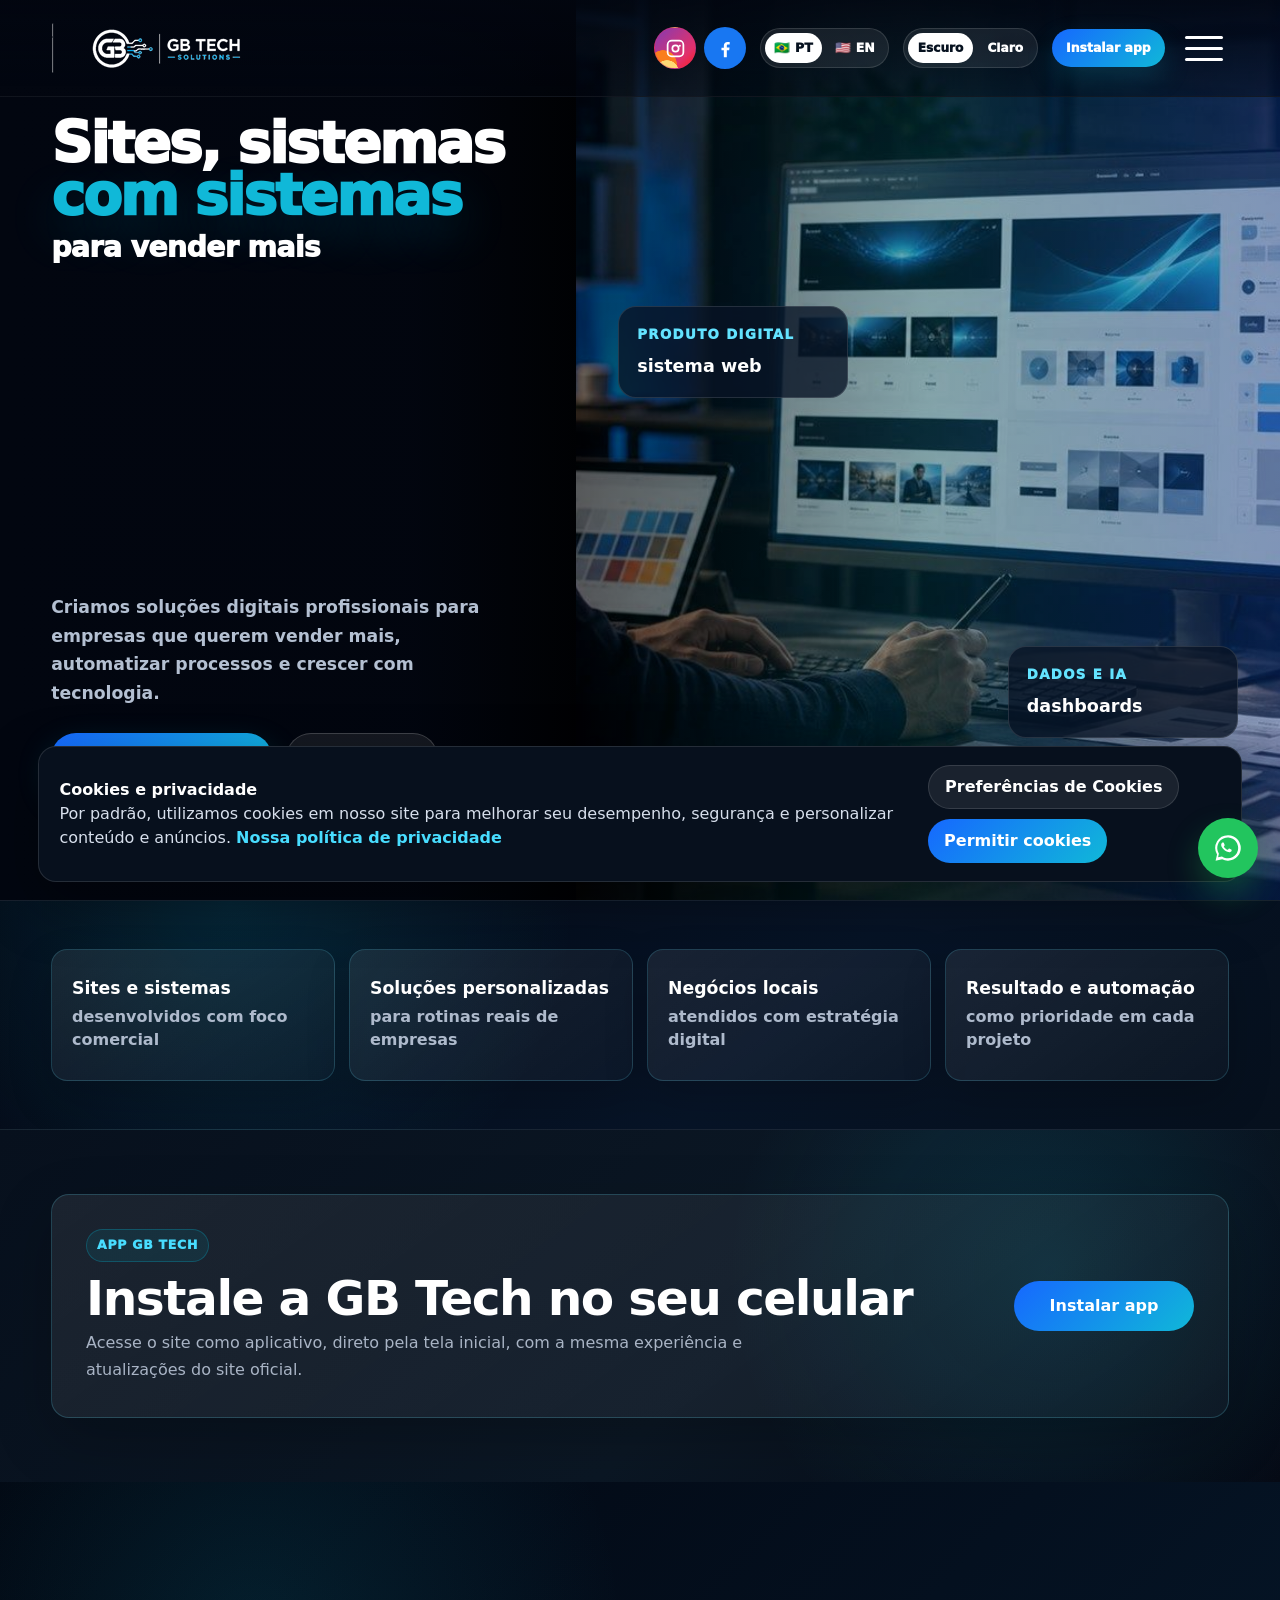
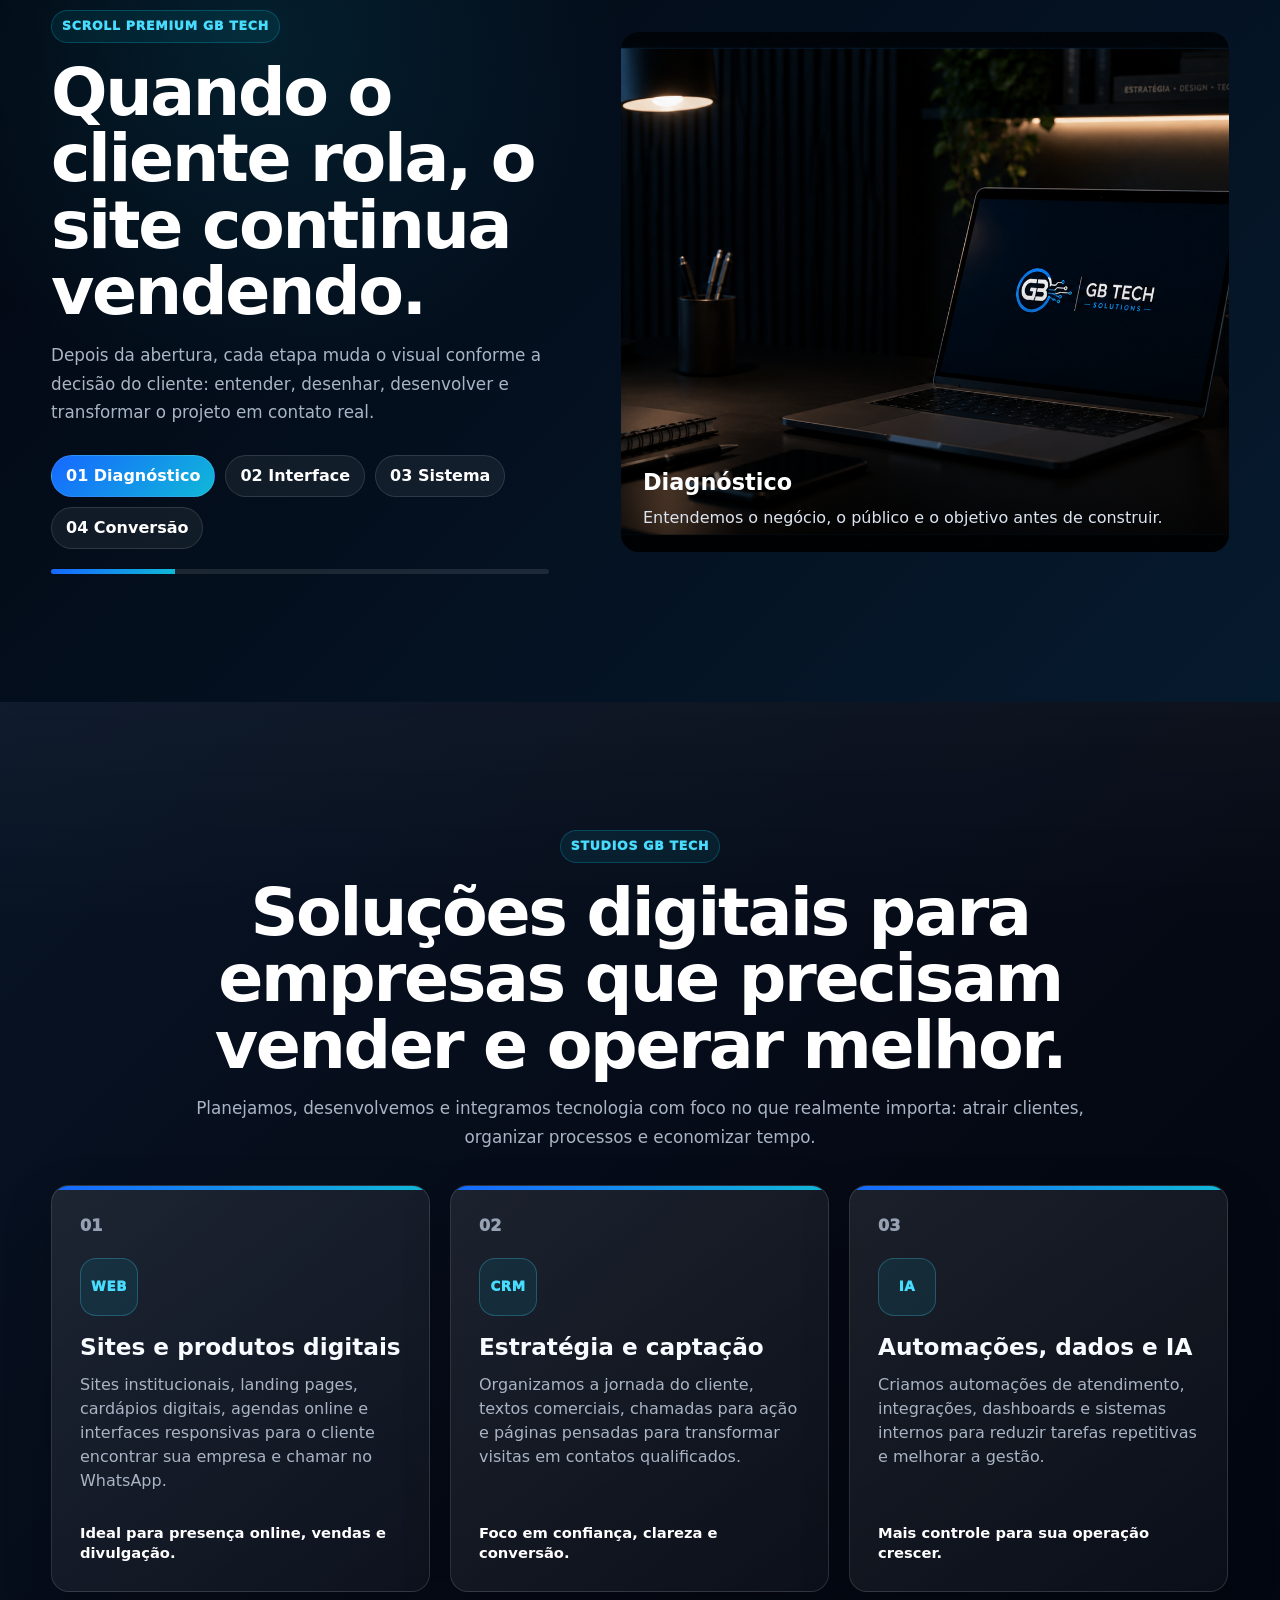
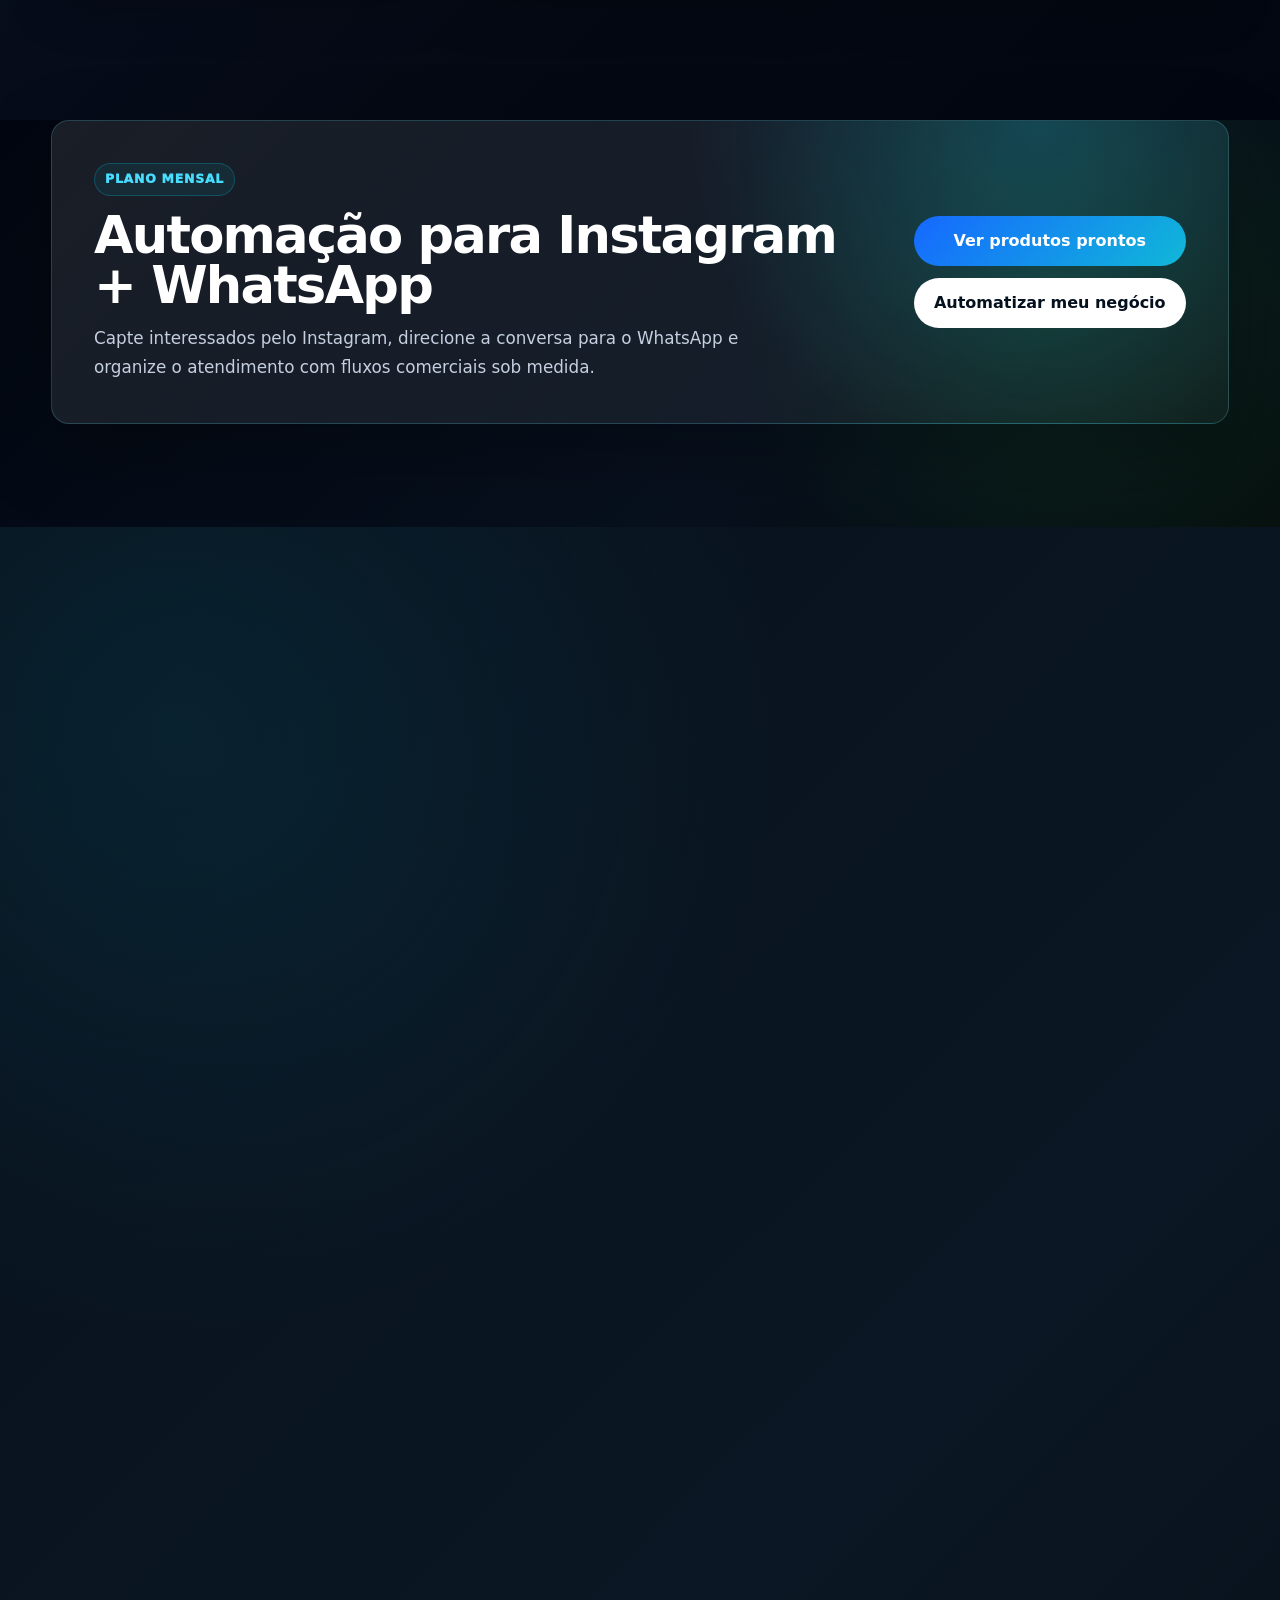
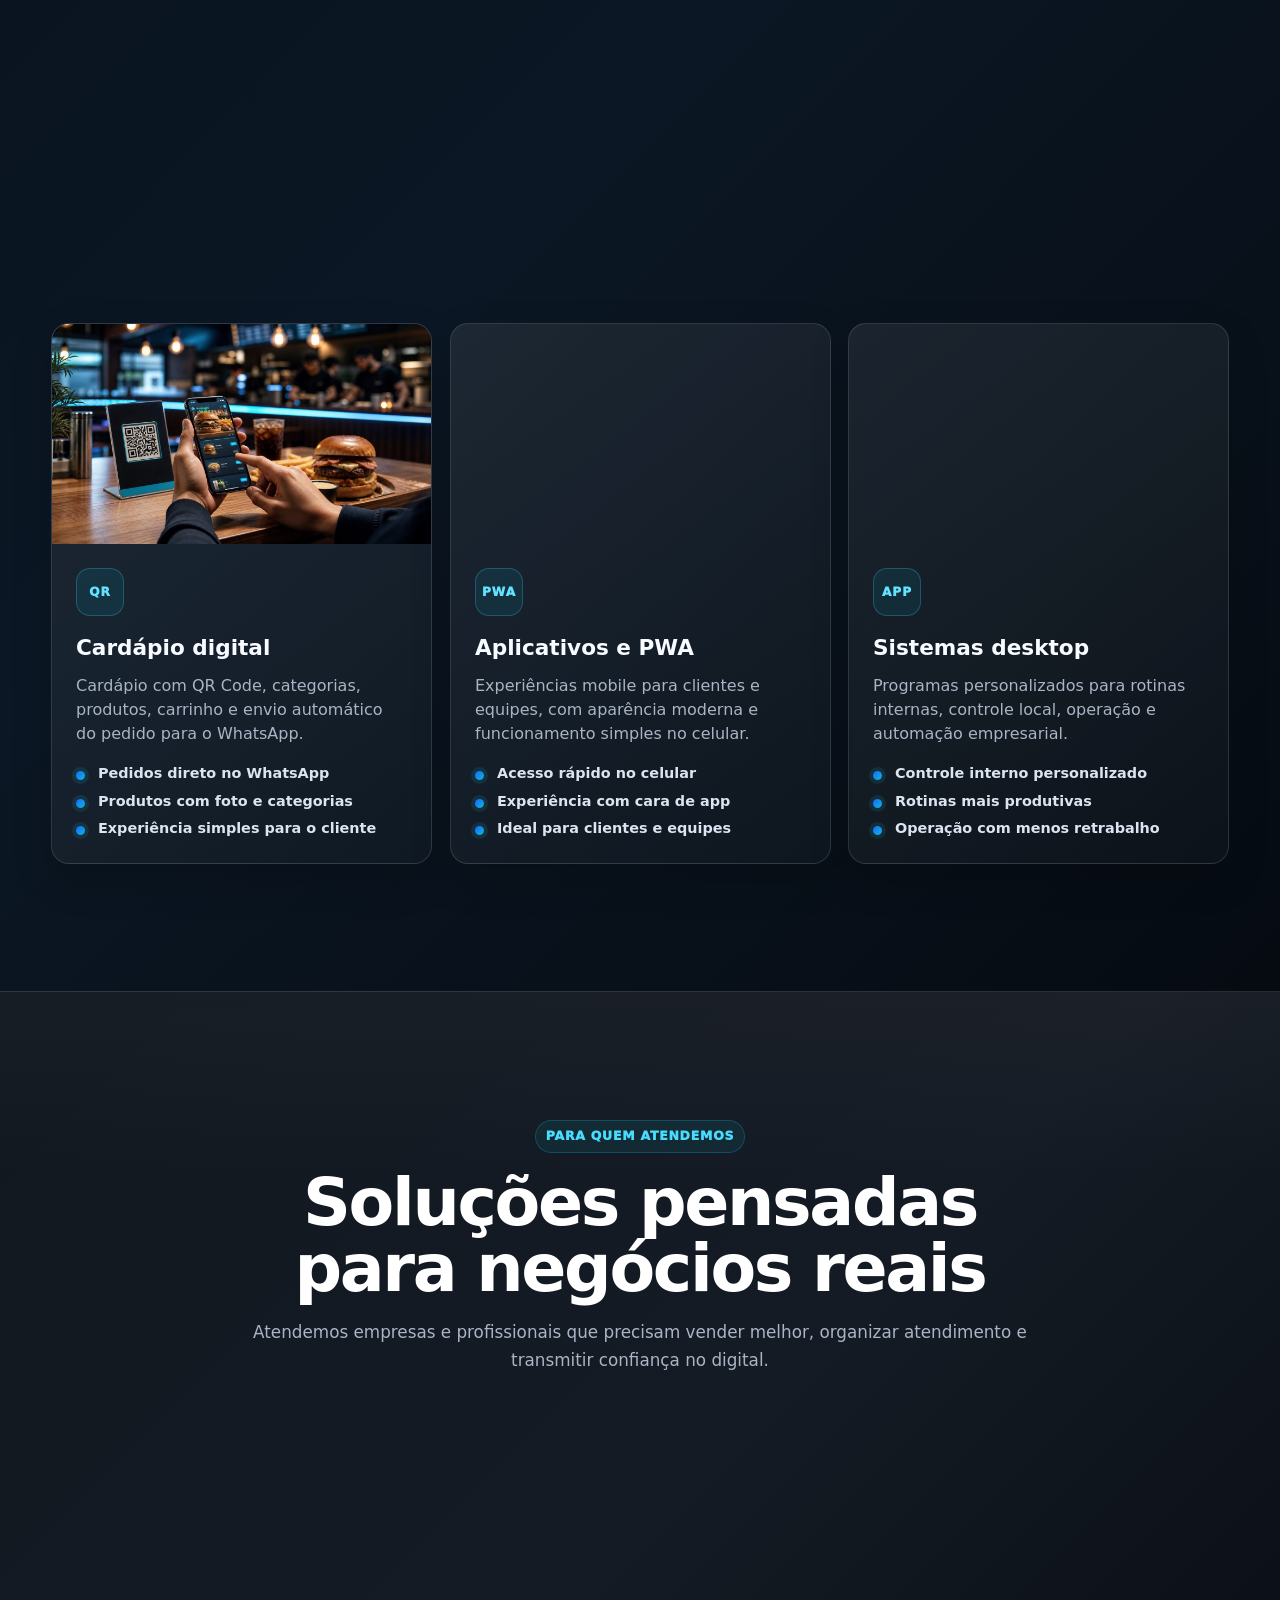
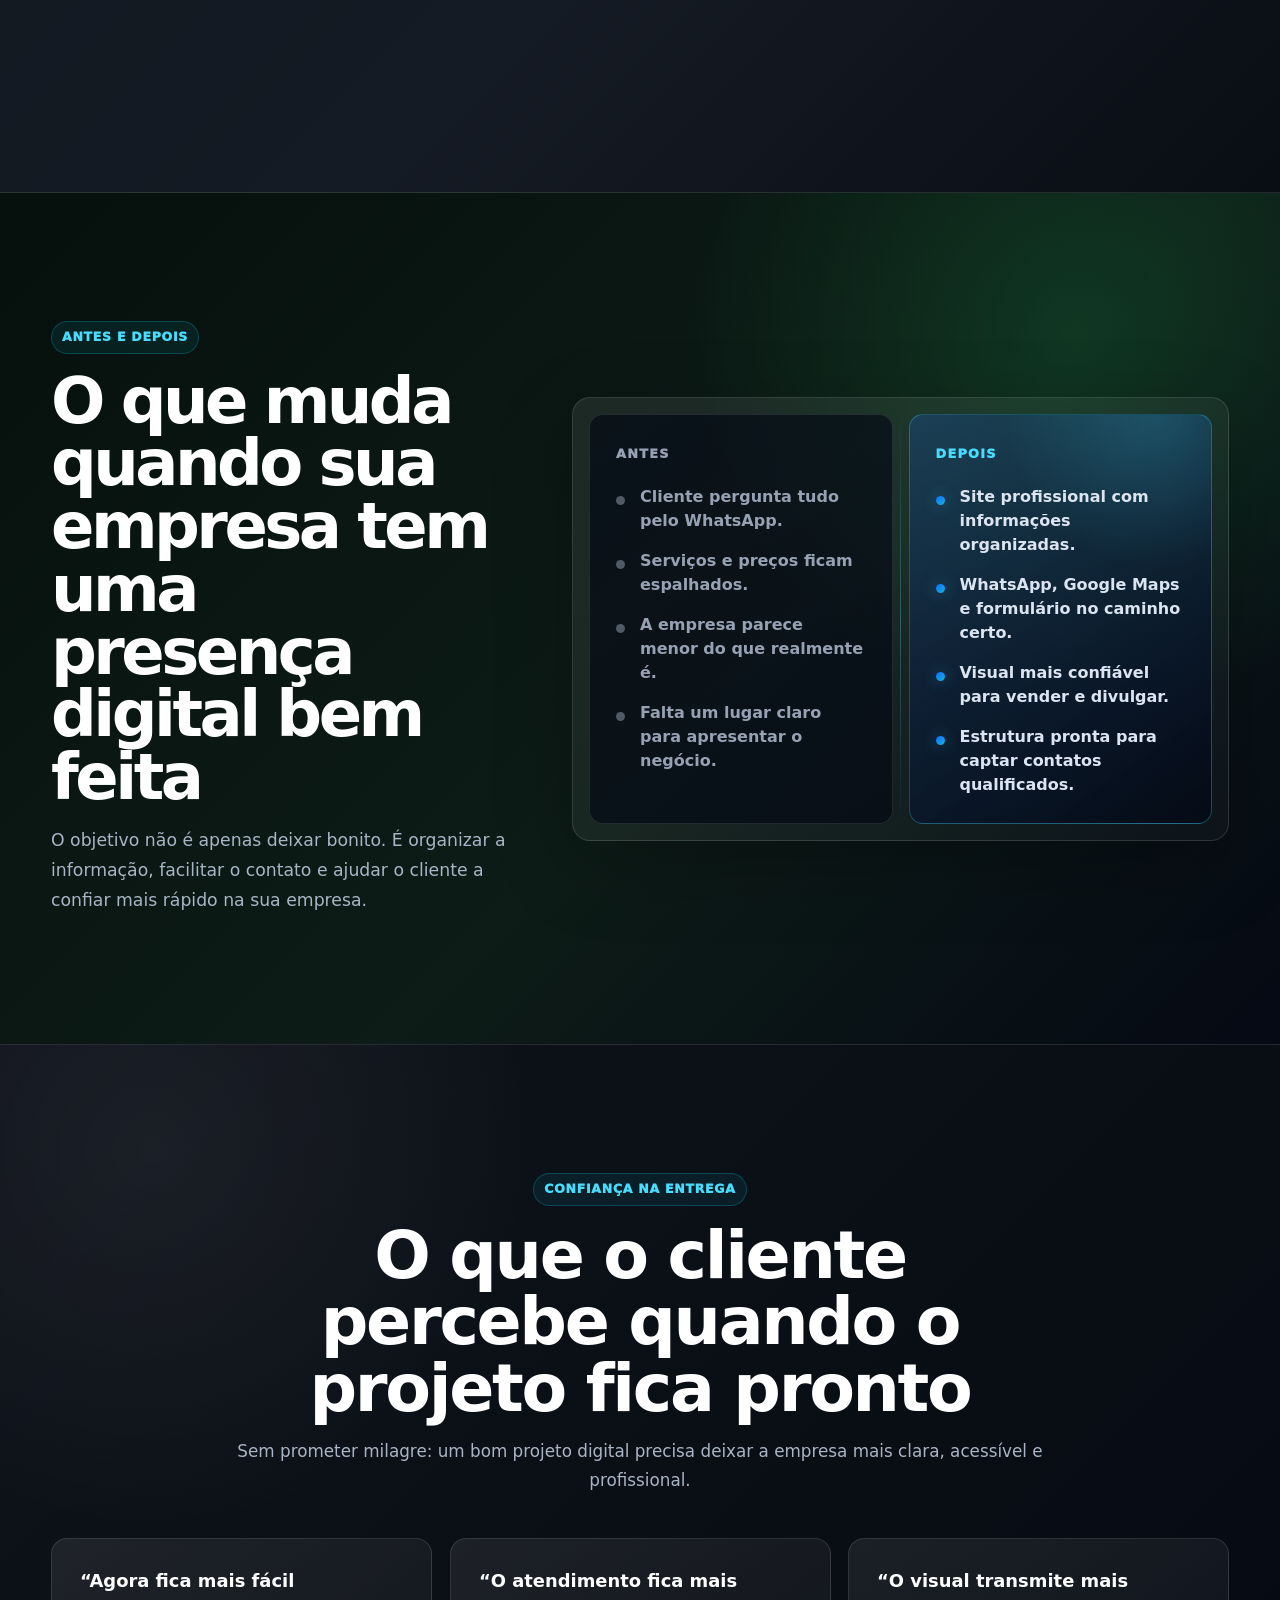
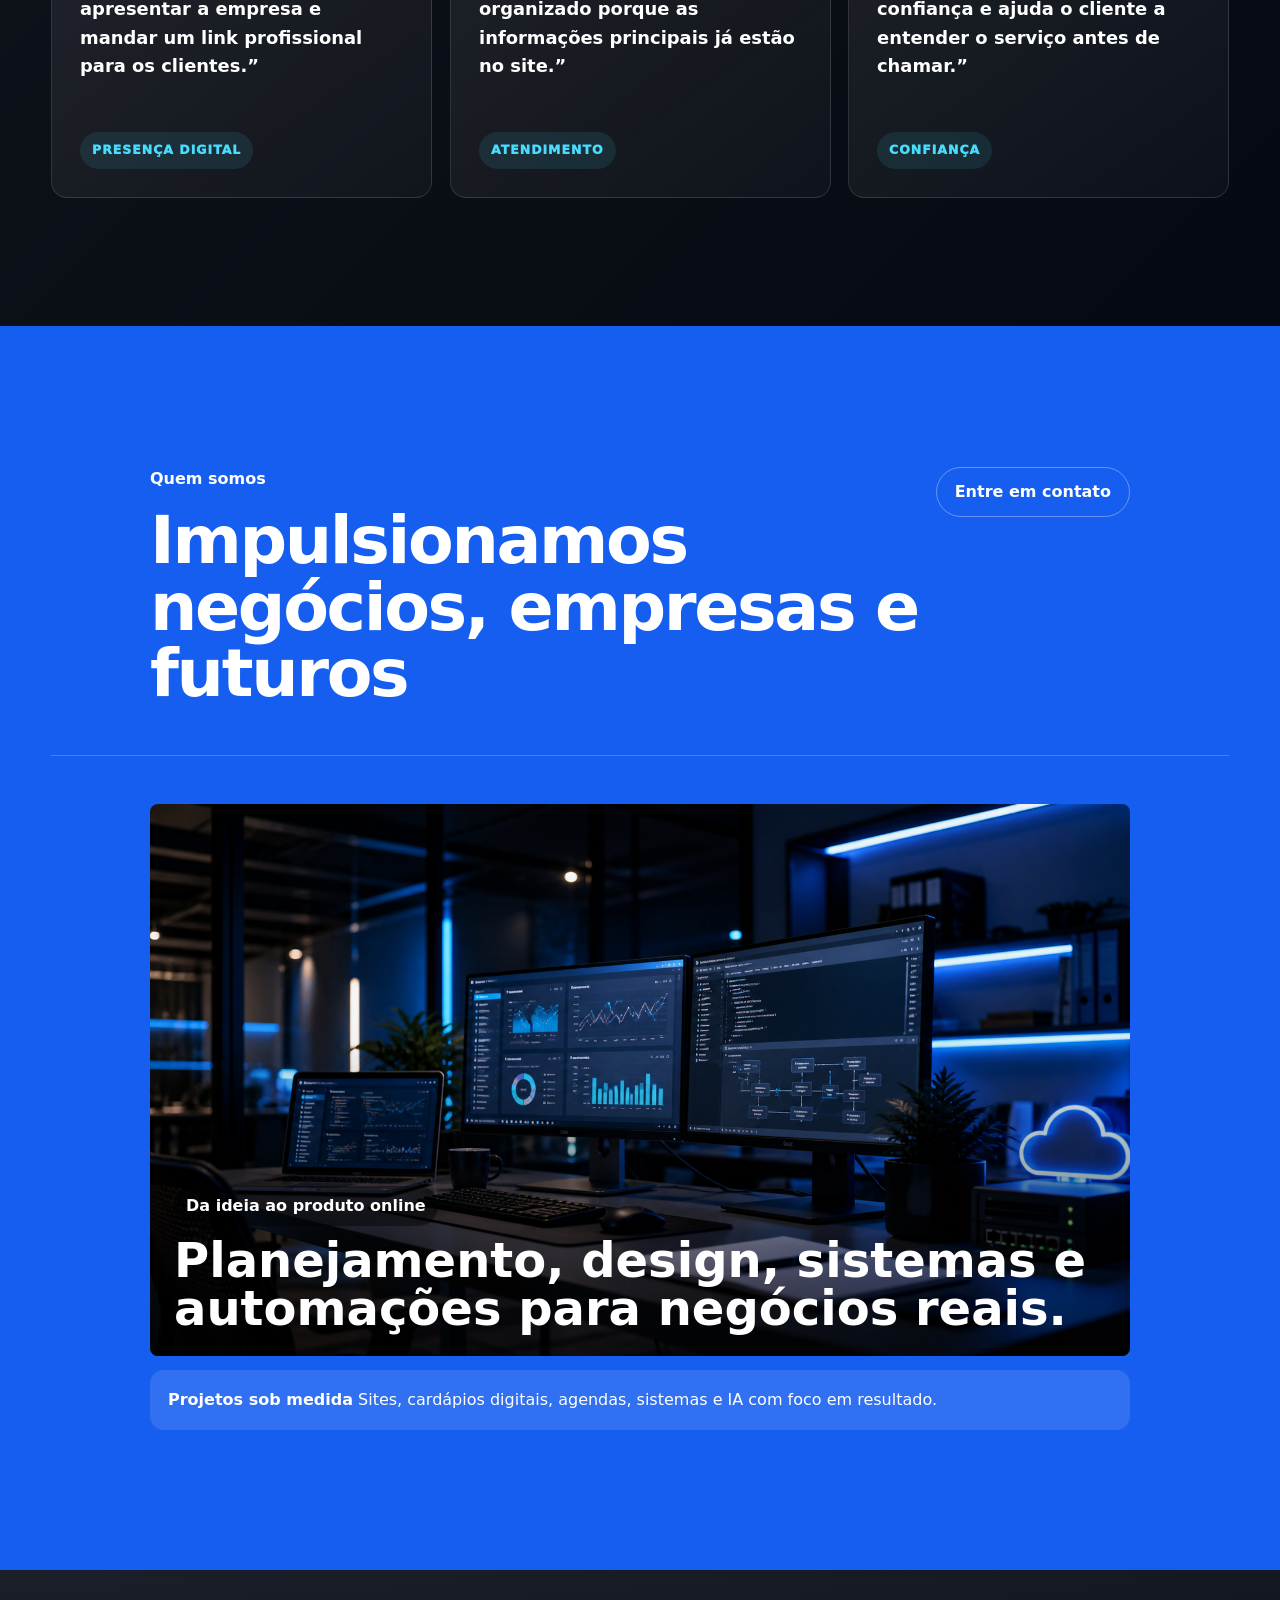
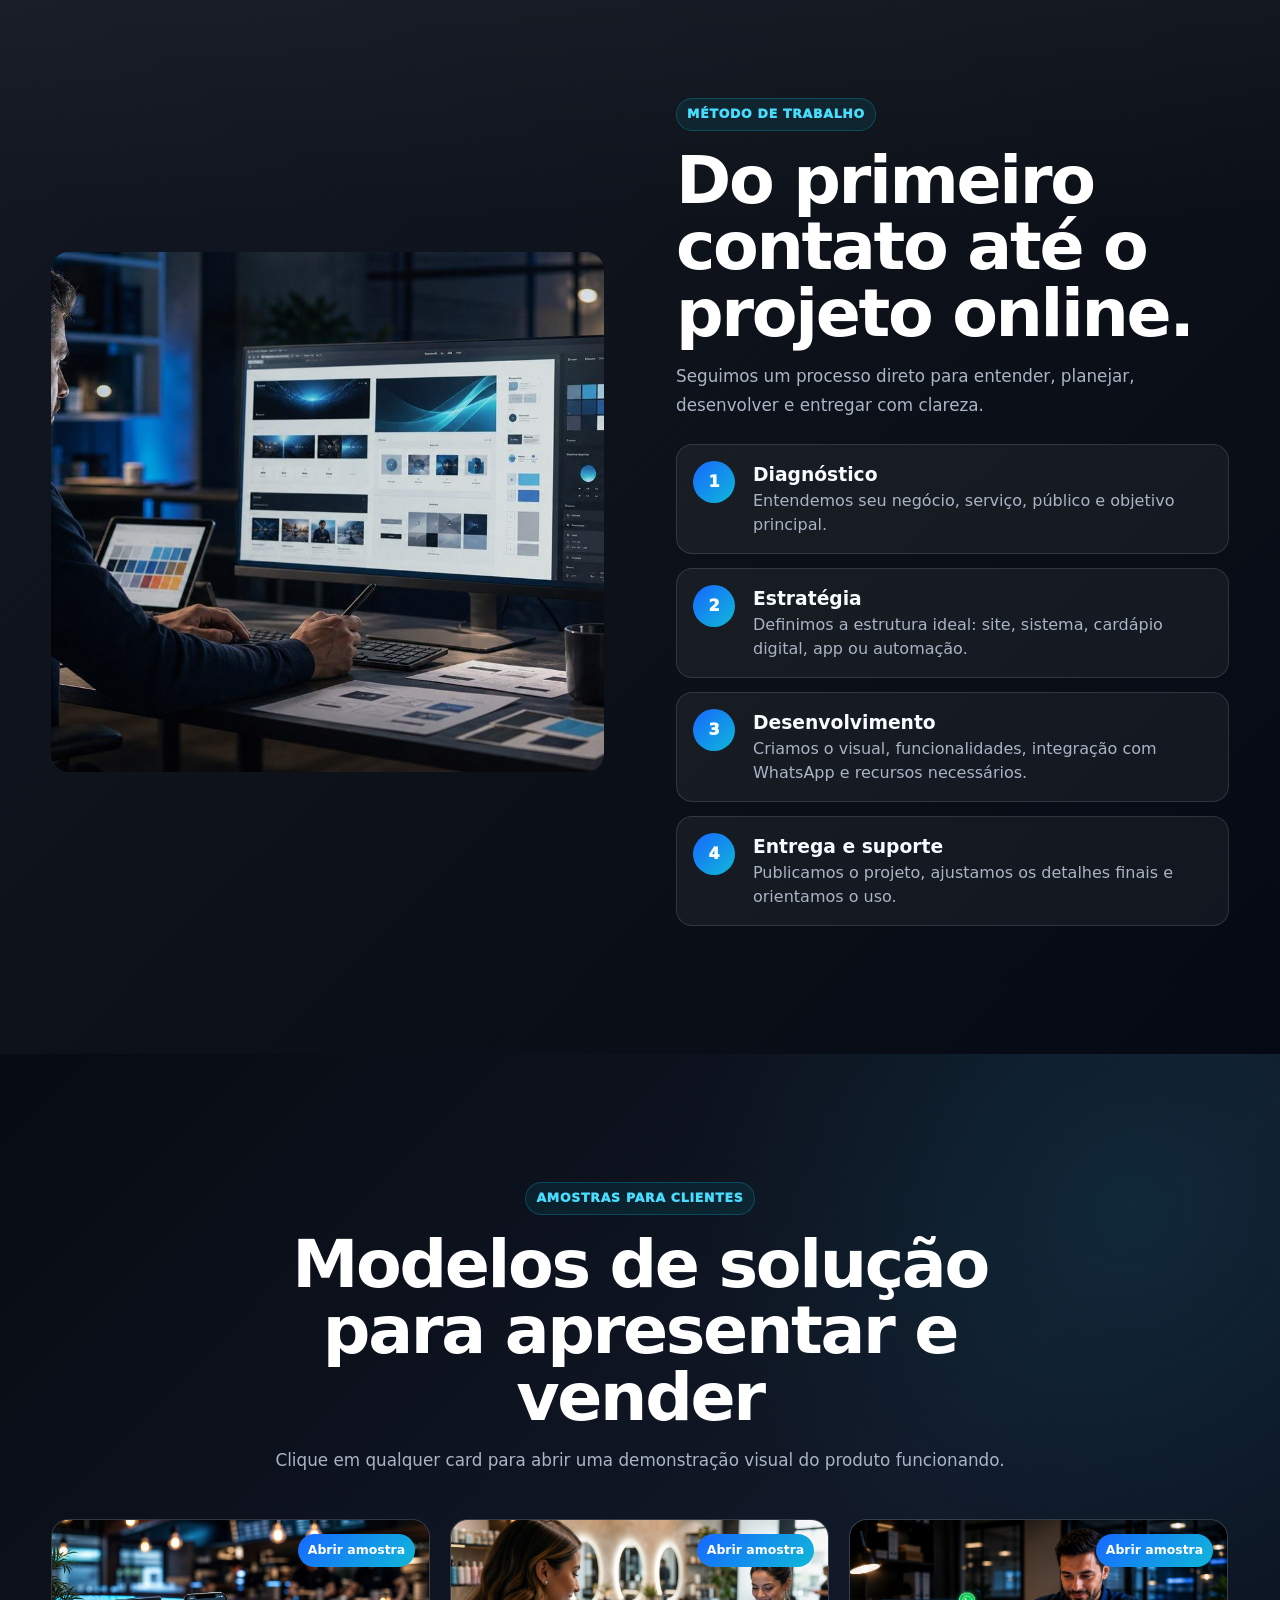
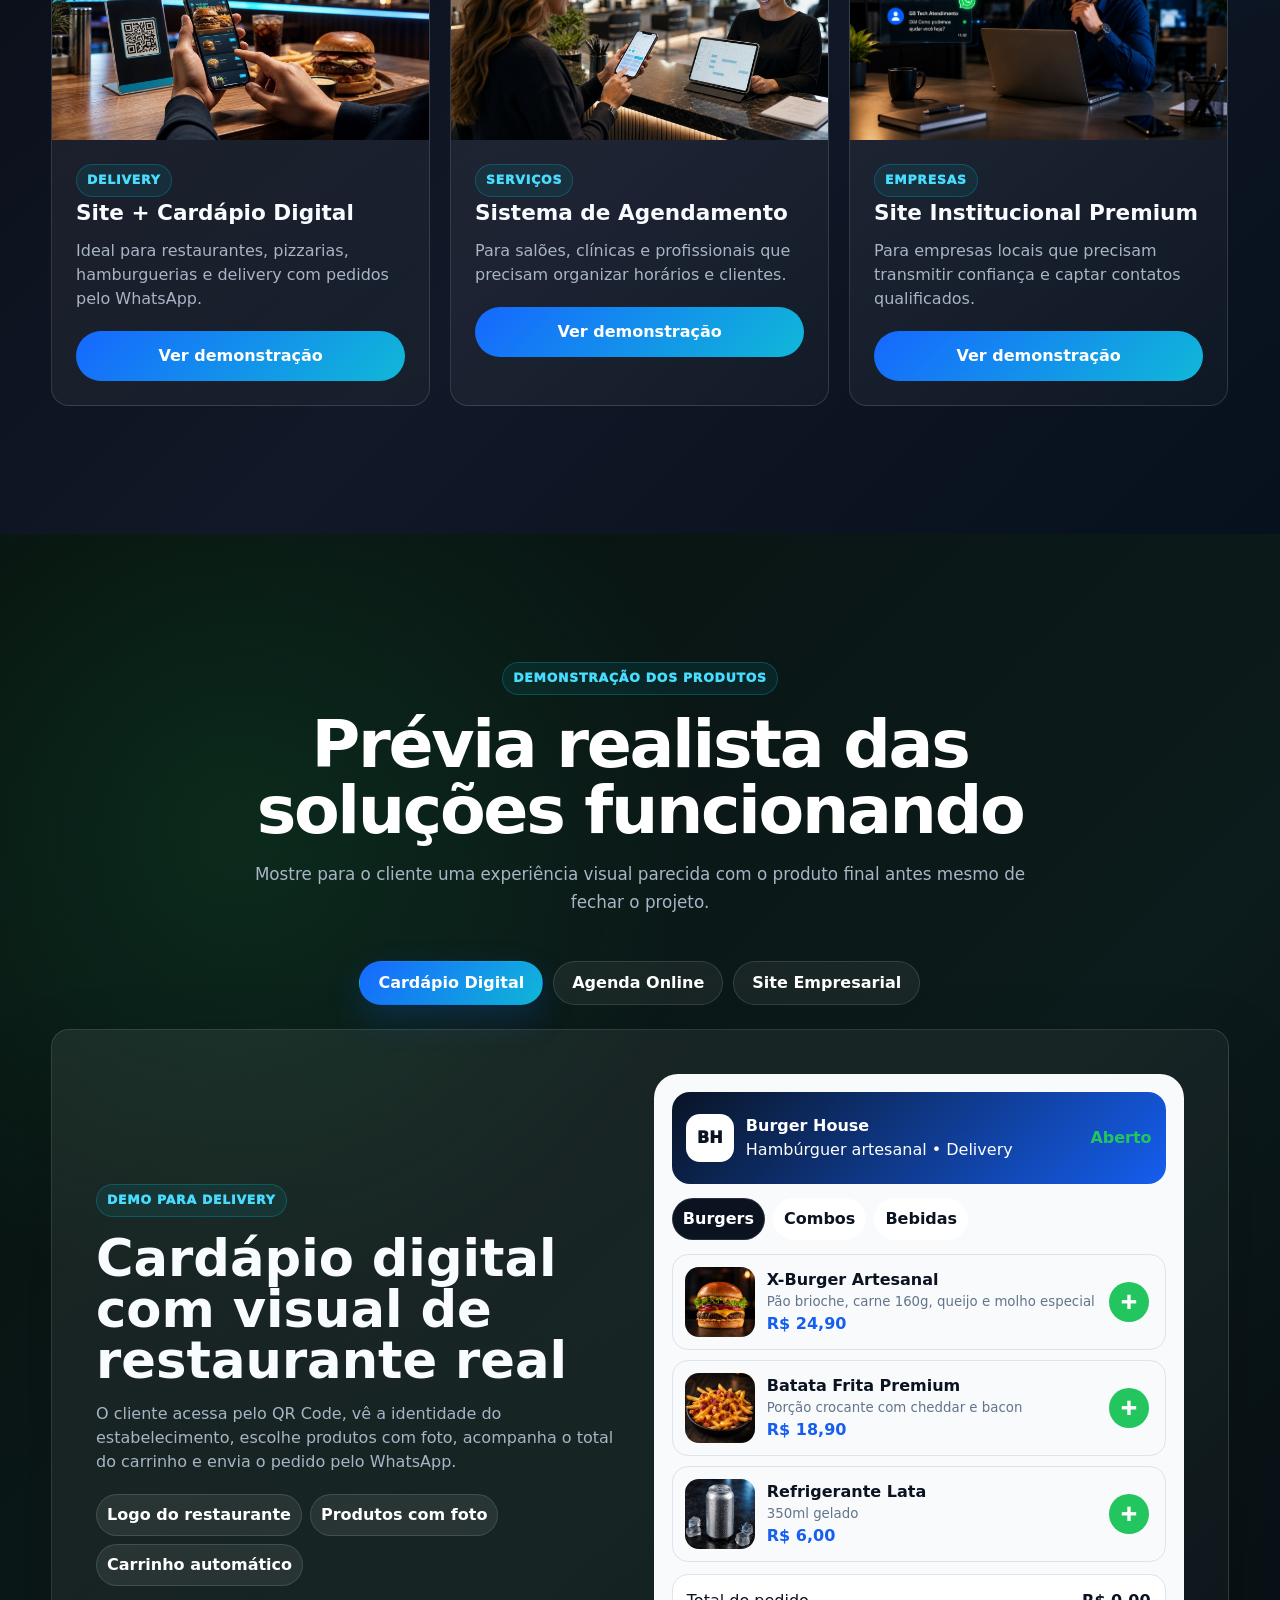
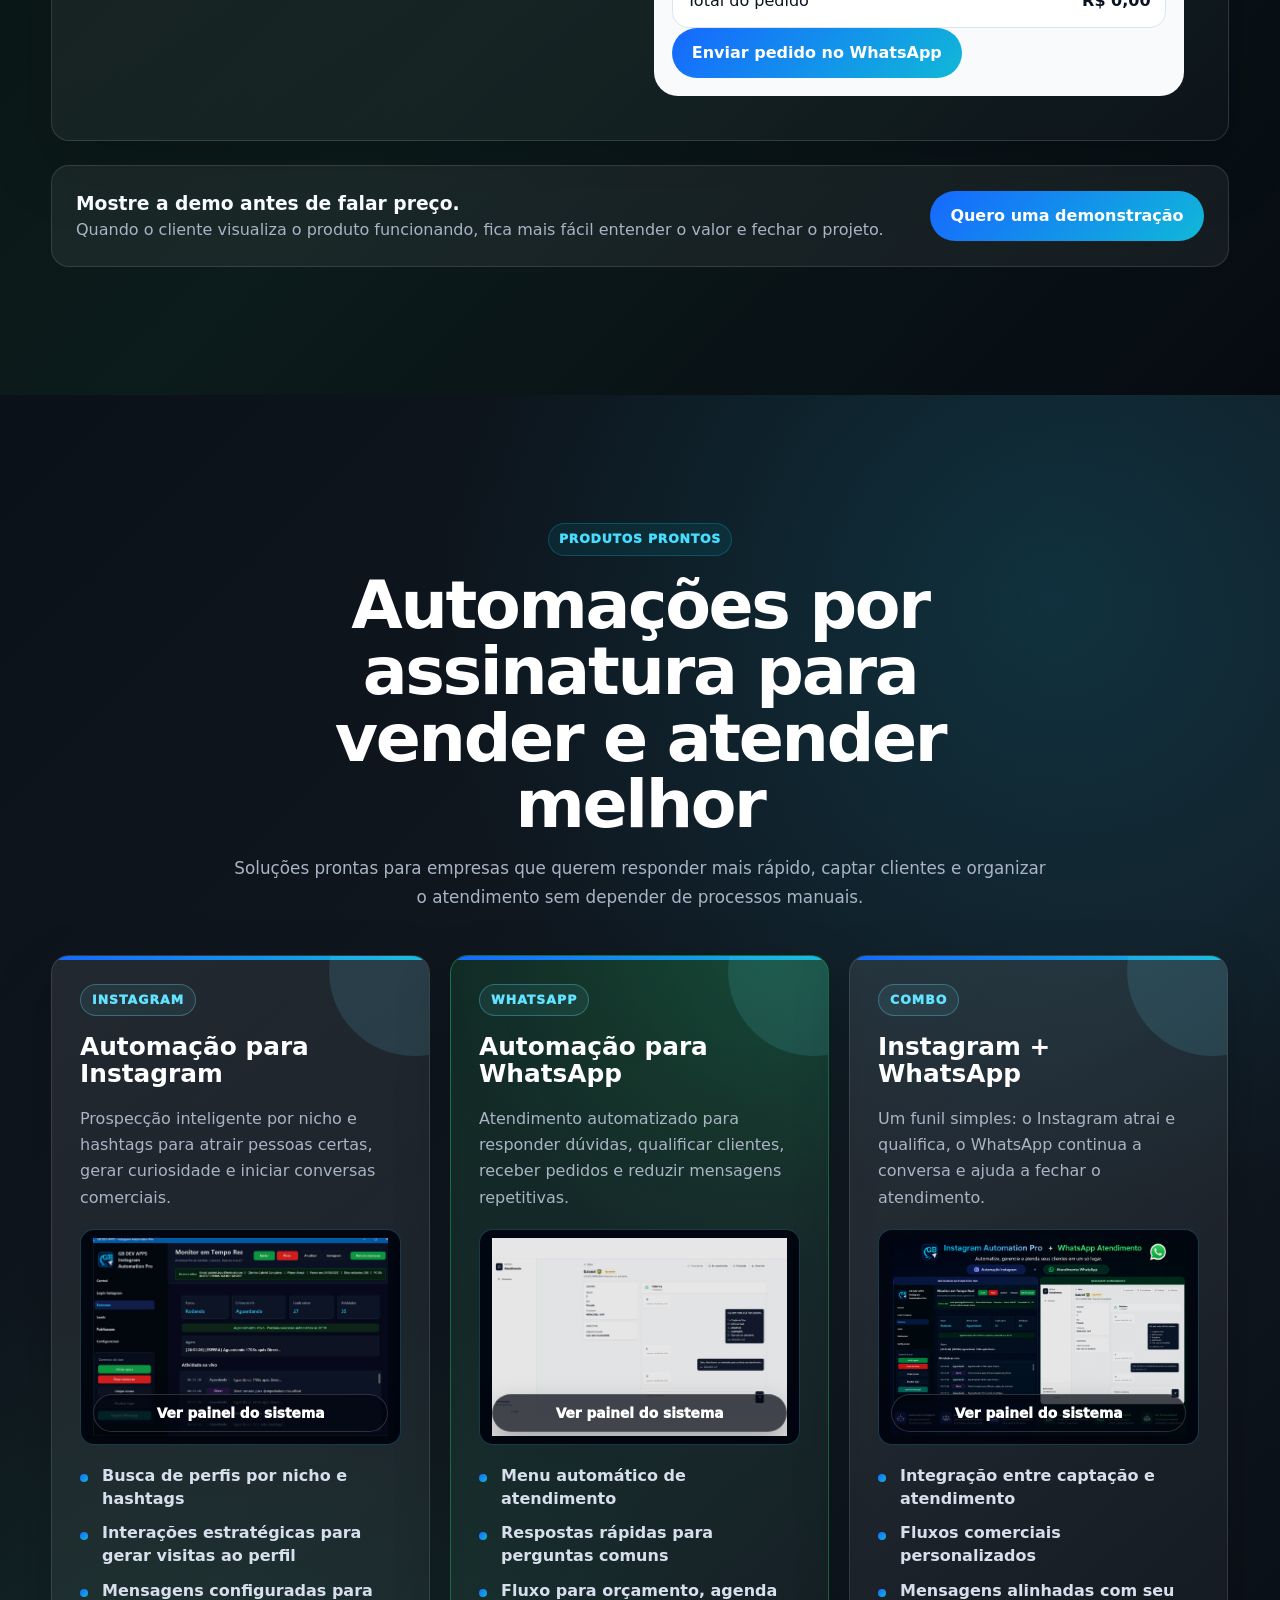
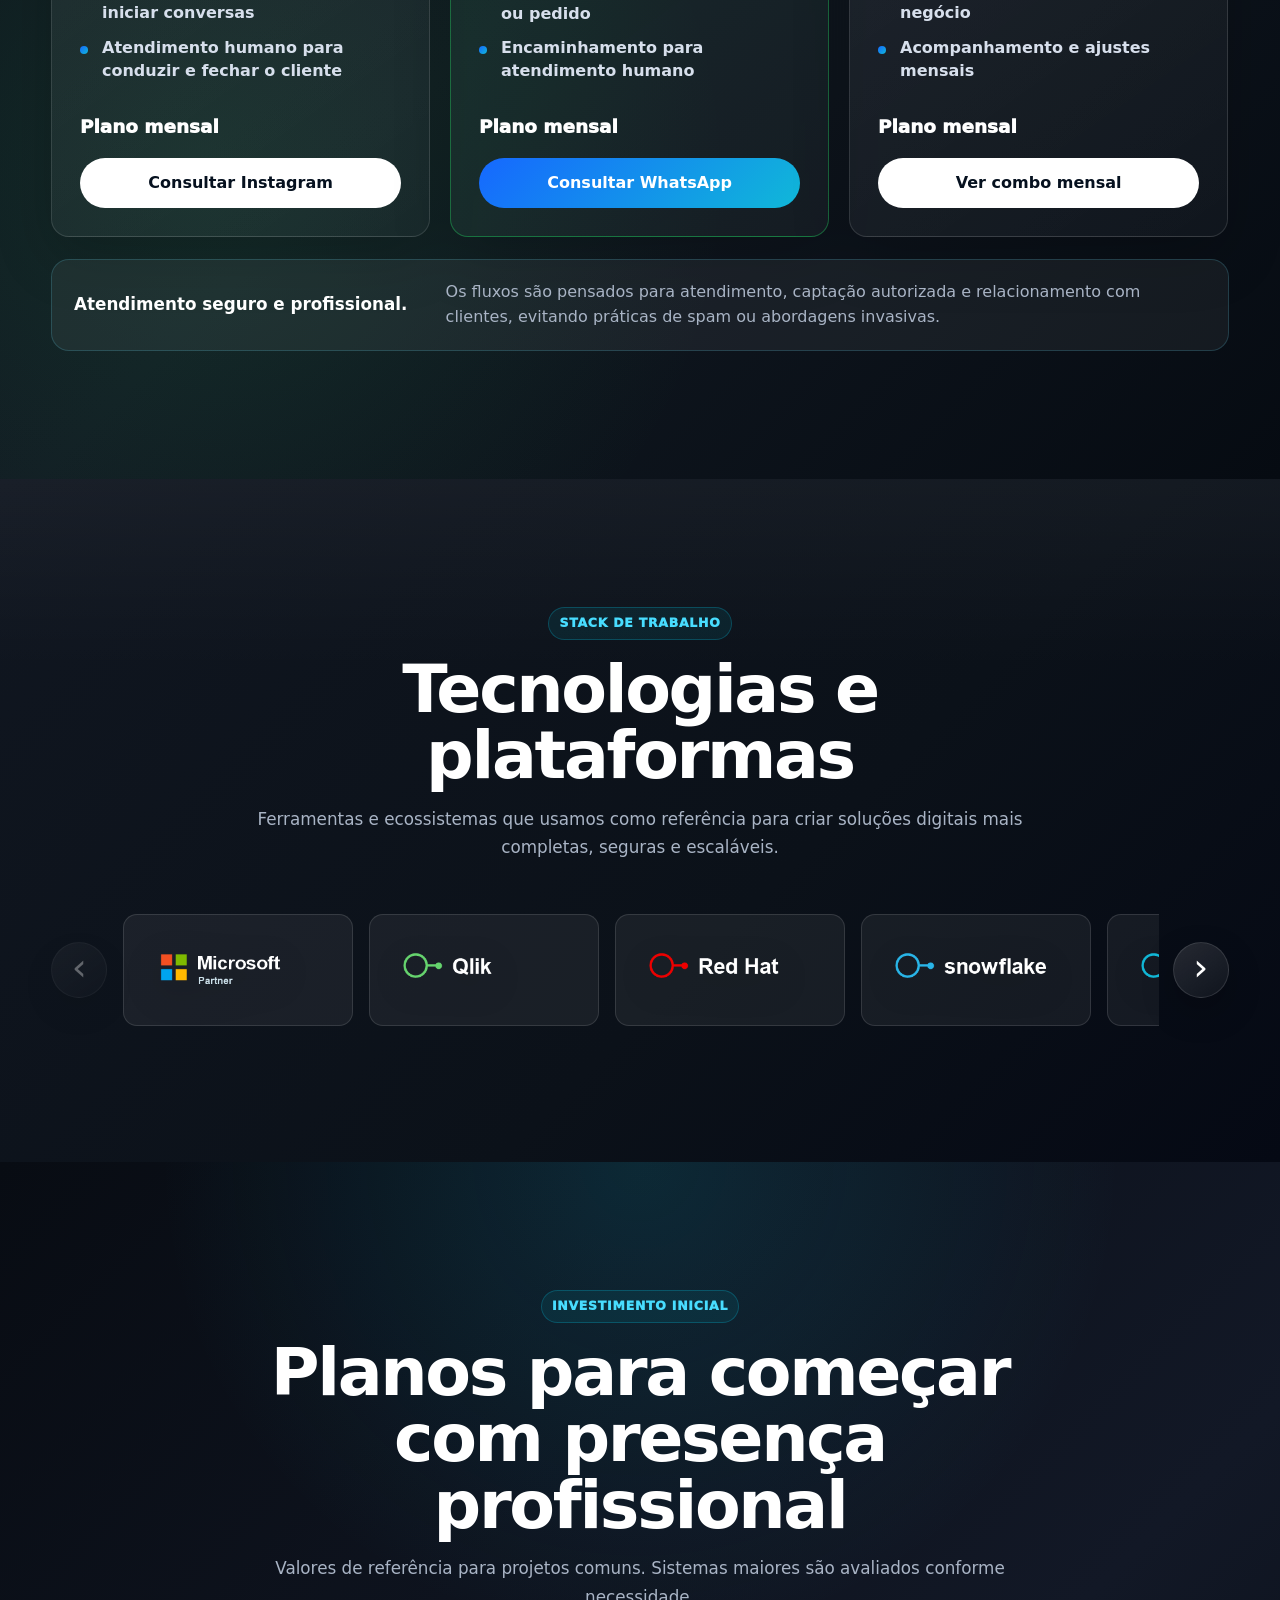
==== index.html @ d585d676 "update" ====
<!DOCTYPE html>
<html lang="pt-BR">
<head>
  <meta charset="UTF-8" />
  <meta name="viewport" content="width=device-width, initial-scale=1.0" />

  <title>GB Tech Solutions | Criação de Sites, Sistemas Personalizados e Automação WhatsApp</title>
  <meta name="description" content="Criação de sites profissionais, sistemas personalizados, automação WhatsApp, automação Instagram, desenvolvimento de aplicativos e soluções digitais para empresas." />
  <meta name="theme-color" content="#050914" />
  <meta name="apple-mobile-web-app-capable" content="yes" />
  <meta name="apple-mobile-web-app-title" content="GB Tech" />
  <meta name="apple-mobile-web-app-status-bar-style" content="black-translucent" />
  <script>
    document.documentElement.dataset.theme = localStorage.getItem("gbTechTheme") === "light" ? "light" : "dark";
  </script>

  <link rel="manifest" href="manifest.webmanifest" />
  <link rel="apple-touch-icon" href="assets/img/pwa-icon-192.png" />
  <link rel="preload" href="assets/img/logo-white.png" as="image">
  <link rel="stylesheet" href="css/style.css" />
</head>

<body class="io-style-home">
  <header class="io-header">
    <div class="container nav io-nav">
      <a href="#inicio" class="brand io-brand" aria-label="GB Tech Solutions">
        <img src="assets/img/logo-white.png" alt="GB Tech Solutions" class="brand-img io-brand-img" fetchpriority="high" decoding="async" />
      </a>

      <div class="nav-actions io-nav-actions">
        <div class="top-socials" aria-label="Redes sociais">
          <a href="https://www.instagram.com/gbtechsolutionsrj/" target="_blank" rel="noopener" aria-label="Instagram GB Tech Solutions">
            <svg viewBox="0 0 24 24" aria-hidden="true" focusable="false">
              <path d="M7.8 2h8.4A5.8 5.8 0 0 1 22 7.8v8.4a5.8 5.8 0 0 1-5.8 5.8H7.8A5.8 5.8 0 0 1 2 16.2V7.8A5.8 5.8 0 0 1 7.8 2Zm0 2A3.8 3.8 0 0 0 4 7.8v8.4A3.8 3.8 0 0 0 7.8 20h8.4a3.8 3.8 0 0 0 3.8-3.8V7.8A3.8 3.8 0 0 0 16.2 4H7.8Zm4.2 3.4a4.6 4.6 0 1 1 0 9.2 4.6 4.6 0 0 1 0-9.2Zm0 2a2.6 2.6 0 1 0 0 5.2 2.6 2.6 0 0 0 0-5.2Zm5-1.7a1.1 1.1 0 1 1 0 2.2 1.1 1.1 0 0 1 0-2.2Z"/>
            </svg>
          </a>
          <a href="https://www.facebook.com/gbtechsolutionsrj/" target="_blank" rel="noopener" aria-label="Facebook GB Tech Solutions">
            <svg viewBox="0 0 24 24" aria-hidden="true" focusable="false">
              <path d="M13.5 22v-8h2.7l.4-3.1h-3.1V8.9c0-.9.3-1.5 1.6-1.5h1.7V4.6c-.3 0-1.3-.1-2.5-.1-2.5 0-4.2 1.5-4.2 4.3v2.4H7.4V14h2.7v8h3.4Z"/>
            </svg>
          </a>
        </div>
        <div class="language-switcher io-lang" aria-label="Selecionar idioma">
          <button class="active" type="button" data-lang-switch="pt" aria-label="Traduzir site para português"><span aria-hidden="true">🇧🇷</span> PT</button>
          <button type="button" data-lang-switch="en" aria-label="Translate website to English"><span aria-hidden="true">🇺🇸</span> EN</button>
        </div>
        <div class="theme-switcher io-theme" aria-label="Selecionar tema">
          <button class="active" type="button" data-theme-switch="dark" aria-label="Usar modo escuro">Escuro</button>
          <button type="button" data-theme-switch="light" aria-label="Usar modo claro">Claro</button>
        </div>
        <button class="install-app-btn install-app-top" type="button" data-install-app>Instalar app</button>
        <button class="menu-trigger io-menu-trigger" id="mobile" aria-label="Abrir menu" aria-expanded="false">
          <span>Menu</span><i aria-hidden="true"></i>
        </button>
      </div>

      <nav class="menu menu-overlay io-menu-overlay" id="menu" aria-label="Menu principal">
        <div class="menu-overlay-bg" aria-hidden="true"></div>
        <div class="menu-panel io-menu-panel" role="dialog" aria-modal="true" aria-label="Menu GB Tech Solutions">
          <div class="menu-panel-head io-menu-head">
            <img src="assets/img/logo-white.png" alt="GB Tech Solutions" loading="lazy" decoding="async" />
            <div class="io-menu-top-actions">
              <div class="language-switcher io-menu-lang" aria-label="Selecionar idioma">
                <button class="active" type="button" data-lang-switch="pt" aria-label="Traduzir site para português"><span aria-hidden="true">🇧🇷</span> PT</button>
                <button type="button" data-lang-switch="en" aria-label="Translate website to English"><span aria-hidden="true">🇺🇸</span> EN</button>
              </div>
              <div class="theme-switcher io-menu-theme" aria-label="Selecionar tema">
                <button class="active" type="button" data-theme-switch="dark" aria-label="Usar modo escuro">Escuro</button>
                <button type="button" data-theme-switch="light" aria-label="Usar modo claro">Claro</button>
              </div>
              <button class="menu-close" type="button" aria-label="Fechar menu">×</button>
            </div>
          </div>

          <div class="io-menu-content">
            <div class="io-menu-main">
              <div class="io-menu-columns" aria-label="Links principais">
                <div class="io-menu-column">
                  <a href="#inicio" class="menu-link">Início</a>
                  <a href="#servicos" class="menu-link">Nossas soluções</a>
                  <a href="#produtos-prontos" class="menu-link">Produtos prontos</a>
                  <a href="#publico" class="menu-link">Para quem atendemos</a>
                  <a href="#antes-depois" class="menu-link">Antes e depois</a>
                  <a href="#planos" class="menu-link">Planos</a>
                </div>

                <div class="io-menu-column">
                  <a href="#sobre" class="menu-link">Quem somos</a>
                  <a href="#portfolio" class="menu-link">Projetos</a>
                  <a href="#depoimentos" class="menu-link">Depoimentos</a>
                  <a href="#faq" class="menu-link">FAQ</a>
                  <a href="#localizacao" class="menu-link">Localização</a>
                  <a href="#contato" class="menu-link">Fale conosco</a>
                </div>
              </div>

              <div class="io-menu-socials" aria-label="Redes sociais">
                <a href="https://www.instagram.com/gbtechsolutionsrj/" target="_blank" rel="noopener">Instagram</a>
                <a href="https://www.facebook.com/gbtechsolutionsrj/" target="_blank" rel="noopener" aria-label="Facebook GB Tech Solutions">Facebook</a>
                <a href="#" aria-label="Youtube GB Tech Solutions">Youtube</a>
                <a href="https://k.kwai.com/u/@gbtechsolutionsrj/xZQ0kCZ8" target="_blank" rel="noopener" aria-label="Kwai GB Tech Solutions">Kwai</a>
              </div>

            </div>

            <div class="io-menu-photo-slider" aria-label="Slides de fotos realistas">
              <figure class="io-menu-photo active">
                <img src="assets/img/fluxo-01-estrategia.jpg" alt="Cliente e consultor planejando um projeto digital" loading="lazy" decoding="async" />
                <figcaption>Diagnóstico e proposta</figcaption>
              </figure>
              <figure class="io-menu-photo">
                <img src="assets/img/produto-cardapio-delivery.jpg" alt="Cliente usando cardápio digital em restaurante" loading="lazy" decoding="async" />
                <figcaption>Cardápio digital para delivery</figcaption>
              </figure>
              <figure class="io-menu-photo">
                <img src="assets/img/produto-agenda-online.jpg" alt="Cliente usando agenda online em um salão" loading="lazy" decoding="async" />
                <figcaption>Agenda online para serviços</figcaption>
              </figure>
              <figure class="io-menu-photo">
                <img src="assets/img/servico-automacao-atendimento.jpg" alt="Atendente usando automação de atendimento" loading="lazy" decoding="async" />
                <figcaption>Automação, IA e performance</figcaption>
              </figure>
            </div>
          </div>

          <div class="io-menu-footer">
            <span>© <span id="menuYear"></span> · GB Tech Solutions</span>
            <a href="https://wa.me/5521965829441?text=Olá!%20Vim%20pelo%20site%20da%20GB%20Tech%20Solutions." target="_blank" rel="noopener">Solicitar orçamento</a>
          </div>
        </div>
      </nav>
    </div>
  </header>

  <main>
    <section class="hero ioasys-exact-hero" id="inicio">
      <div class="io-left-panel" aria-hidden="true"></div>

      <div class="io-right-panel" aria-label="Vídeo tecnológico com cortes no topo">
        <!-- Midia do topo: o video entra quando estiver pronto; a imagem local fica apenas como plano B. -->
        <div class="io-video-cut io-cut-one">
          <img class="io-video-fallback" src="assets/img/fluxo-02-design-interface.jpg" alt="" aria-hidden="true" fetchpriority="high" decoding="async">
          <video muted loop playsinline preload="metadata" poster="assets/img/fluxo-02-design-interface.jpg">
            <source data-src="https://videos.pexels.com/video-files/3209828/3209828-uhd_2560_1440_25fps.mp4" type="video/mp4" />
          </video>
        </div>
        <div class="io-video-cut io-cut-two">
          <img class="io-video-fallback" src="assets/img/fluxo-03-sistemas-automacoes.jpg" alt="" aria-hidden="true" loading="lazy" decoding="async">
          <video muted loop playsinline preload="metadata" poster="assets/img/fluxo-03-sistemas-automacoes.jpg">
            <source data-src="https://videos.pexels.com/video-files/5028622/5028622-uhd_2560_1440_25fps.mp4" type="video/mp4" media="(min-width: 721px)" />
          </video>
        </div>
        <div class="io-video-cut io-cut-three">
          <img class="io-video-fallback" src="assets/img/servico-automacao-atendimento.jpg" alt="" aria-hidden="true" loading="lazy" decoding="async">
          <video muted loop playsinline preload="metadata" poster="assets/img/servico-automacao-atendimento.jpg">
            <source data-src="https://videos.pexels.com/video-files/28709421/28709421-uhd_2560_1440_30fps.mp4" type="video/mp4" media="(min-width: 721px)" />
          </video>
        </div>
        <div class="io-video-color"></div>
        <div class="io-scanline"></div>

        <div class="io-side-effect io-side-effect-a">
          <small>produto digital</small>
          <strong id="ioSideOne">site premium</strong>
        </div>
        <div class="io-side-effect io-side-effect-b">
          <small>dados e IA</small>
          <strong id="ioSideTwo">automação</strong>
        </div>
      </div>

      <div class="container io-hero-layer">
        <div class="io-copy">
          <p class="io-hero-desc">
            Criamos soluções digitais profissionais para empresas que querem vender mais, automatizar processos e crescer com tecnologia.
          </p>
          <div class="io-hero-actions">
            <a class="io-hero-btn" href="https://wa.me/5521965829441?text=Olá!%20Quero%20um%20orçamento%20com%20a%20GB%20Tech%20Solutions." target="_blank">Solicitar orçamento</a>
            <a class="io-hero-link" href="#servicos">Ver soluções</a>
          </div>
        </div>

        <h1 class="io-hero-title" aria-label="Sites, sistemas e automações para transformar negócios em máquinas de vendas">
          <span class="io-title-white">Sites, sistemas</span>
          <span class="io-title-yellow" id="ioHeroWord">e automações</span>
          <span class="io-title-white io-title-small">para vender mais</span>
        </h1>
      </div>

      <a class="io-scroll" href="#servicos"><span>Role para explorar</span><i></i></a>
    </section>

    <section class="authority-strip" aria-label="Indicadores de confiança GB Tech Solutions">
      <div class="container authority-grid reveal">
        <div>
          <strong>Sites e sistemas</strong>
          <span>desenvolvidos com foco comercial</span>
        </div>
        <div>
          <strong>Soluções personalizadas</strong>
          <span>para rotinas reais de empresas</span>
        </div>
        <div>
          <strong>Negócios locais</strong>
          <span>atendidos com estratégia digital</span>
        </div>
        <div>
          <strong>Resultado e automação</strong>
          <span>como prioridade em cada projeto</span>
        </div>
      </div>
    </section>

    <section class="install-app-section" aria-label="Instalar aplicativo GB Tech Solutions">
      <div class="container install-app-card reveal">
        <div>
          <span class="kicker">App GB Tech</span>
          <h2>Instale a GB Tech no seu celular</h2>
          <p>Acesse o site como aplicativo, direto pela tela inicial, com a mesma experiência e atualizações do site oficial.</p>
        </div>
        <button class="btn install-app-main" type="button" data-install-app>Instalar app</button>
      </div>
    </section>



    <section class="gb-scroll-experience" id="experiencia-scroll" aria-label="Experiência de rolagem premium GB Tech">
      <div class="gb-scroll-sticky">
        <div class="container gb-scroll-layout">
          <div class="gb-scroll-copy reveal">
            <span class="kicker">Scroll premium GB Tech</span>
            <h2>Quando o cliente rola, o site continua vendendo.</h2>
            <p>Depois da abertura, cada etapa muda o visual conforme a decisão do cliente: entender, desenhar, desenvolver e transformar o projeto em contato real.</p>

            <div class="gb-scroll-tabs" aria-label="Etapas da experiência">
              <button class="active" data-gb-scroll-tab="0" type="button">01 Diagnóstico</button>
              <button data-gb-scroll-tab="1" type="button">02 Interface</button>
              <button data-gb-scroll-tab="2" type="button">03 Sistema</button>
              <button data-gb-scroll-tab="3" type="button">04 Conversão</button>
            </div>

            <div class="gb-scroll-progress" aria-hidden="true"><span id="gbScrollBar"></span></div>
          </div>

          <div class="gb-scroll-visual reveal">
            <figure class="gb-scroll-photo active">
              <img src="assets/img/2cab4c8f-9c56-4e26-be77-b7758af06f57.png" alt="Cliente e consultor planejando um projeto digital premium" loading="lazy" decoding="async" />
              <figcaption><strong>Diagnóstico</strong><span>Entendemos o negócio, o público e o objetivo antes de construir.</span></figcaption>
            </figure>
            <figure class="gb-scroll-photo">
              <img src="assets/img/fluxo-02-design-interface.jpg" alt="Designer criando uma interface premium" loading="lazy" decoding="async" />
              <figcaption><strong>Interface</strong><span>Visual moderno, claro e com cara de empresa grande.</span></figcaption>
            </figure>
            <figure class="gb-scroll-photo">
              <img src="assets/img/fluxo-03-sistemas-automacoes.jpg" alt="Equipe analisando sistema e dashboards" loading="lazy" decoding="async" />
              <figcaption><strong>Construção</strong><span>Sites, sistemas, automações, dashboards e integrações.</span></figcaption>
            </figure>
            <figure class="gb-scroll-photo">
              <img src="assets/img/produto-site-institucional.jpg" alt="Empresário usando site profissional para gerar contatos" loading="lazy" decoding="async" />
              <figcaption><strong>Conversão</strong><span>Projeto pronto para captar clientes e gerar resultado.</span></figcaption>
            </figure>

            <div class="gb-scroll-orbit gb-scroll-orbit-one">Sites premium</div>
            <div class="gb-scroll-orbit gb-scroll-orbit-two">Sistemas web</div>
            <div class="gb-scroll-orbit gb-scroll-orbit-three">Automação + IA</div>
          </div>
        </div>
      </div>
    </section>

    <section class="io-studios">
      <div class="container studios-wrap">
        <div class="studios-title reveal">
          <span class="kicker">Studios GB Tech</span>
          <h2>Soluções digitais para empresas que precisam vender e operar melhor.</h2>
          <p>Planejamos, desenvolvemos e integramos tecnologia com foco no que realmente importa: atrair clientes, organizar processos e economizar tempo.</p>
        </div>
        <div class="studios-grid">
          <article class="studio-card reveal">
            <span class="studio-number">01</span>
            <div class="studio-icon" aria-hidden="true">WEB</div>
            <h3>Sites e produtos digitais</h3>
            <p>Sites institucionais, landing pages, cardápios digitais, agendas online e interfaces responsivas para o cliente encontrar sua empresa e chamar no WhatsApp.</p>
            <strong>Ideal para presença online, vendas e divulgação.</strong>
          </article>
          <article class="studio-card reveal">
            <span class="studio-number">02</span>
            <div class="studio-icon" aria-hidden="true">CRM</div>
            <h3>Estratégia e captação</h3>
            <p>Organizamos a jornada do cliente, textos comerciais, chamadas para ação e páginas pensadas para transformar visitas em contatos qualificados.</p>
            <strong>Foco em confiança, clareza e conversão.</strong>
          </article>
          <article class="studio-card reveal">
            <span class="studio-number">03</span>
            <div class="studio-icon" aria-hidden="true">IA</div>
            <h3>Automações, dados e IA</h3>
            <p>Criamos automações de atendimento, integrações, dashboards e sistemas internos para reduzir tarefas repetitivas e melhorar a gestão.</p>
            <strong>Mais controle para sua operação crescer.</strong>
          </article>
        </div>
      </div>
    </section>

    <section class="wide-promo" aria-label="Anúncio de automações por assinatura">
      <div class="container">
        <div class="wide-promo-card reveal">
          <div class="wide-promo-copy">
            <span class="kicker">Plano mensal</span>
            <h2>Automação para Instagram + WhatsApp</h2>
            <p>Capte interessados pelo Instagram, direcione a conversa para o WhatsApp e organize o atendimento com fluxos comerciais sob medida.</p>
          </div>
          <div class="wide-promo-actions">
            <a class="btn" href="#produtos-prontos">Ver produtos prontos</a>
            <a class="btn btn-white" href="https://wa.me/5521965829441?text=Olá!%20Tenho%20interesse%20no%20combo%20mensal%20Instagram%20%2B%20WhatsApp%20da%20GB%20Tech%20Solutions." target="_blank" rel="noopener">Automatizar meu negócio</a>
          </div>
        </div>
      </div>
    </section>

    <section id="servicos">
      <div class="container">
        <div class="trust-strip reveal" aria-label="Por que escolher a GB Tech Solutions">
          <div>
            <span>01</span>
            <strong>Atendimento direto</strong>
            <p>Conversa clara pelo WhatsApp, sem enrola&ccedil;&atilde;o e com orienta&ccedil;&atilde;o sobre o melhor caminho para o projeto.</p>
          </div>
          <div>
            <span>02</span>
            <strong>Projeto sob medida</strong>
            <p>Site, sistema, agenda, card&aacute;pio ou automa&ccedil;&atilde;o pensados para a rotina real da sua empresa.</p>
          </div>
          <div>
            <span>03</span>
            <strong>Entrega pronta para uso</strong>
            <p>Layout responsivo, bot&otilde;es de contato, Google Maps e estrutura preparada para gerar oportunidades.</p>
          </div>
        </div>

        <div class="section-title reveal">
          <div class="kicker">Soluções digitais</div>
          <h2>Serviços para empresas que precisam crescer no digital</h2>
          <p>
            Estruturamos soluções práticas para negócios locais, delivery, prestadores de serviço,
            salões, clínicas, lojas e empresas que precisam de presença online e sistemas eficientes.
          </p>
        </div>

        <div class="solutions-carousel-wrap">
          <div class="services-grid ioasys-services-carousel" data-solutions-carousel>
          <article class="service reveal is-active" tabindex="0">
            <img src="assets/img/produto-site-institucional.jpg" alt="Empresário usando site profissional para gerar contatos" loading="lazy" decoding="async">
            <div class="service-content">
              <div class="service-icon" aria-hidden="true">WEB</div>
              <h3>Sites profissionais</h3>
              <p>Sites modernos com WhatsApp, apresentação da empresa, serviços, localização e estrutura para gerar contatos.</p>
              <ul class="service-benefits"><li>Mais confiança para sua marca</li><li>Botões diretos para WhatsApp</li><li>Estrutura pensada para conversão</li></ul>
            </div>
          </article>

          <article class="service reveal" tabindex="0">
            <img src="assets/img/fluxo-03-sistemas-automacoes.jpg" alt="Sistema web com dashboards e controle de dados" loading="lazy" decoding="async">
            <div class="service-content">
              <div class="service-icon" aria-hidden="true">SYS</div>
              <h3>Sistemas web</h3>
              <p>Sistemas sob medida para gestão, agendamento, pedidos, relatórios, clientes e controle interno.</p>
              <ul class="service-benefits"><li>Processos mais organizados</li><li>Painéis e relatórios claros</li><li>Menos trabalho manual</li></ul>
            </div>
          </article>

          <article class="service reveal" tabindex="0">
            <img src="assets/img/servico-automacao-atendimento.jpg" alt="Atendimento com automação e painel inteligente" loading="lazy" decoding="async">
            <div class="service-content">
              <div class="service-icon" aria-hidden="true">IA</div>
              <h3>Automações e IA</h3>
              <p>Automatização de atendimento, processos, captação, mensagens, tarefas repetitivas e integrações inteligentes.</p>
              <ul class="service-benefits"><li>Atendimento mais rápido</li><li>Fluxos comerciais automatizados</li><li>Integração com WhatsApp e Instagram</li></ul>
            </div>
          </article>

          <article class="service reveal" tabindex="0">
            <img src="assets/img/produto-cardapio-delivery.jpg" alt="Cliente usando cardápio digital em restaurante" loading="lazy" decoding="async">
            <div class="service-content">
              <div class="service-icon" aria-hidden="true">QR</div>
              <h3>Cardápio digital</h3>
              <p>Cardápio com QR Code, categorias, produtos, carrinho e envio automático do pedido para o WhatsApp.</p>
              <ul class="service-benefits"><li>Pedidos direto no WhatsApp</li><li>Produtos com foto e categorias</li><li>Experiência simples para o cliente</li></ul>
            </div>
          </article>

          <article class="service reveal" tabindex="0">
            <img src="assets/img/servico-apps-pwa.jpg" alt="Cliente usando aplicativo mobile em uma loja" loading="lazy" decoding="async">
            <div class="service-content">
              <div class="service-icon" aria-hidden="true">PWA</div>
              <h3>Aplicativos e PWA</h3>
              <p>Experiências mobile para clientes e equipes, com aparência moderna e funcionamento simples no celular.</p>
              <ul class="service-benefits"><li>Acesso rápido no celular</li><li>Experiência com cara de app</li><li>Ideal para clientes e equipes</li></ul>
            </div>
          </article>

          <article class="service reveal" tabindex="0">
            <img src="assets/img/servico-sistema-desktop.jpg" alt="Funcionário usando sistema desktop de gestão interna" loading="lazy" decoding="async">
            <div class="service-content">
              <div class="service-icon" aria-hidden="true">APP</div>
              <h3>Sistemas desktop</h3>
              <p>Programas personalizados para rotinas internas, controle local, operação e automação empresarial.</p>
              <ul class="service-benefits"><li>Controle interno personalizado</li><li>Rotinas mais produtivas</li><li>Operação com menos retrabalho</li></ul>
            </div>
          </article>
          </div>

          <div class="solutions-carousel-nav" aria-label="Navegar pelas soluções">
            <button type="button" data-solutions-prev aria-label="Solução anterior">←</button>
            <button type="button" data-solutions-next aria-label="Próxima solução">→</button>
          </div>
        </div>
      </div>
    </section>

    <section class="audience-section" id="publico">
      <div class="container">
        <div class="section-title reveal">
          <div class="kicker">Para quem atendemos</div>
          <h2>Solu&ccedil;&otilde;es pensadas para neg&oacute;cios reais</h2>
          <p>Atendemos empresas e profissionais que precisam vender melhor, organizar atendimento e transmitir confian&ccedil;a no digital.</p>
        </div>

        <div class="audience-grid">
          <article class="audience-card reveal"><span>01</span><h3>Restaurantes e delivery</h3><p>Card&aacute;pio digital, pedidos pelo WhatsApp, QR Code e apresenta&ccedil;&atilde;o profissional dos produtos.</p></article>
          <article class="audience-card reveal"><span>02</span><h3>Sal&otilde;es, cl&iacute;nicas e servi&ccedil;os</h3><p>Agenda online, bot&otilde;es de contato, p&aacute;gina com servi&ccedil;os e capta&ccedil;&atilde;o de clientes.</p></article>
          <article class="audience-card reveal"><span>03</span><h3>Empresas locais</h3><p>Site institucional, Google Maps, WhatsApp integrado e visual que passa mais confian&ccedil;a.</p></article>
          <article class="audience-card reveal"><span>04</span><h3>Opera&ccedil;&otilde;es internas</h3><p>Sistemas sob medida, dashboards, automa&ccedil;&otilde;es e controle de processos repetitivos.</p></article>
        </div>
      </div>
    </section>

    <section class="transformation-section" id="antes-depois">
      <div class="container transformation-grid">
        <div class="transformation-copy reveal">
          <span class="kicker">Antes e depois</span>
          <h2>O que muda quando sua empresa tem uma presen&ccedil;a digital bem feita</h2>
          <p>O objetivo n&atilde;o &eacute; apenas deixar bonito. &Eacute; organizar a informa&ccedil;&atilde;o, facilitar o contato e ajudar o cliente a confiar mais r&aacute;pido na sua empresa.</p>
        </div>

        <div class="before-after-panel reveal">
          <div class="before-card">
            <span>Antes</span>
            <ul>
              <li>Cliente pergunta tudo pelo WhatsApp.</li>
              <li>Servi&ccedil;os e pre&ccedil;os ficam espalhados.</li>
              <li>A empresa parece menor do que realmente &eacute;.</li>
              <li>Falta um lugar claro para apresentar o neg&oacute;cio.</li>
            </ul>
          </div>
          <div class="after-card">
            <span>Depois</span>
            <ul>
              <li>Site profissional com informa&ccedil;&otilde;es organizadas.</li>
              <li>WhatsApp, Google Maps e formul&aacute;rio no caminho certo.</li>
              <li>Visual mais confi&aacute;vel para vender e divulgar.</li>
              <li>Estrutura pronta para captar contatos qualificados.</li>
            </ul>
          </div>
        </div>
      </div>
    </section>

    <section class="proof-section" id="depoimentos">
      <div class="container">
        <div class="section-title reveal">
          <div class="kicker">Confian&ccedil;a na entrega</div>
          <h2>O que o cliente percebe quando o projeto fica pronto</h2>
          <p>Sem prometer milagre: um bom projeto digital precisa deixar a empresa mais clara, acess&iacute;vel e profissional.</p>
        </div>

        <div class="proof-grid">
          <article class="proof-card reveal">
            <p>&ldquo;Agora fica mais f&aacute;cil apresentar a empresa e mandar um link profissional para os clientes.&rdquo;</p>
            <span>Presen&ccedil;a digital</span>
          </article>
          <article class="proof-card reveal">
            <p>&ldquo;O atendimento fica mais organizado porque as informa&ccedil;&otilde;es principais j&aacute; est&atilde;o no site.&rdquo;</p>
            <span>Atendimento</span>
          </article>
          <article class="proof-card reveal">
            <p>&ldquo;O visual transmite mais confian&ccedil;a e ajuda o cliente a entender o servi&ccedil;o antes de chamar.&rdquo;</p>
            <span>Confian&ccedil;a</span>
          </article>
        </div>
      </div>
    </section>

    <section class="about ioasys-about" id="sobre">
      <div class="container ioasys-about-inner">
        <div class="ioasys-about-head reveal">
          <span>Quem somos</span>
          <a href="https://wa.me/5521965829441?text=Ol%C3%A1!%20Quero%20conversar%20com%20a%20GB%20Tech%20Solutions." target="_blank" rel="noopener">Entre em contato</a>
          <h2>
            Impulsionamos negócios,
            <strong>empresas e futuros</strong>
            <i aria-hidden="true"></i>
          </h2>
          <div class="ioasys-spark" aria-hidden="true">✦</div>
        </div>

        <div class="ioasys-about-line" aria-hidden="true"></div>

        <div class="ioasys-about-showcase reveal">
          <div class="ioasys-round-text" aria-hidden="true">
            <span>GB TECH • CO-CRIE • SOLUÇÕES •</span>
          </div>

          <figure class="ioasys-about-card">
            <img src="assets/img/sobre-tech-workspace.png" alt="Esta&ccedil;&atilde;o de trabalho moderna com dashboards, sistemas e automa&ccedil;&otilde;es digitais" loading="lazy" decoding="async">
            <figcaption>
              <span>Da ideia ao produto online</span>
              <strong>Planejamento, design, sistemas e automações para negócios reais.</strong>
            </figcaption>
          </figure>

          <div class="ioasys-about-note">
            <strong>Projetos sob medida</strong>
            <span>Sites, cardápios digitais, agendas, sistemas e IA com foco em resultado.</span>
          </div>
        </div>
      </div>
    </section>

    <section class="about about-legacy" id="sobre-legacy" hidden>
      <div class="container about-grid">
        <div class="photo-stack reveal">
          <div class="photo-main">
            <img src="assets/img/fluxo-01-estrategia.jpg" alt="Equipe planejando projeto digital com cliente" loading="lazy" decoding="async">
          </div>
          <div class="photo-small">
            <img src="assets/img/servico-automacao-atendimento.jpg" alt="Atendimento e suporte com tecnologia" loading="lazy" decoding="async">
          </div>
          <div class="floating-info">
            <strong>Atendimento próximo</strong>
            <span>Planejamento, desenvolvimento e suporte para o projeto sair do papel.</span>
          </div>
        </div>

        <div class="about-content reveal">
          <div class="kicker">Sobre a GB</div>
          <h2>Uma empresa criada para resolver problemas reais com tecnologia.</h2>
          <p>
            A GB Tech Solutions desenvolve soluções digitais para empresas que precisam
            profissionalizar sua presença online, automatizar tarefas e melhorar a experiência dos clientes.
          </p>
          <p>
            Nosso foco é entregar projetos práticos, bonitos e funcionais — desde um site institucional
            até um sistema personalizado para operação do negócio.
          </p>

          <div class="check-grid">
            <div class="check-item"><span>✓</span>Design profissional</div>
            <div class="check-item"><span>✓</span>Desenvolvimento sob medida</div>
            <div class="check-item"><span>✓</span>Foco em conversão</div>
            <div class="check-item"><span>✓</span>Suporte e orientação</div>
          </div>

          <a class="btn btn-primary" href="https://wa.me/5521965829441?text=Olá!%20Quero%20conhecer%20as%20soluções%20da%20GB%20Tech%20Solutions." target="_blank">Conversar com a GB</a>
        </div>
      </div>
    </section>

    <section class="process" id="processo">
      <div class="container process-wrap">
        <div class="process-photo reveal">
          <img src="assets/img/fluxo-02-design-interface.jpg" alt="Interface de projeto digital em desenvolvimento" loading="lazy" decoding="async">
        </div>

        <div class="reveal">
          <div class="kicker">Método de trabalho</div>
          <div class="section-title left">
            <h2>Do primeiro contato até o projeto online.</h2>
            <p>Seguimos um processo direto para entender, planejar, desenvolver e entregar com clareza.</p>
          </div>

          <div class="steps">
            <div class="step"><div class="num">1</div><div><h3>Diagnóstico</h3><p>Entendemos seu negócio, serviço, público e objetivo principal.</p></div></div>
            <div class="step"><div class="num">2</div><div><h3>Estratégia</h3><p>Definimos a estrutura ideal: site, sistema, cardápio digital, app ou automação.</p></div></div>
            <div class="step"><div class="num">3</div><div><h3>Desenvolvimento</h3><p>Criamos o visual, funcionalidades, integração com WhatsApp e recursos necessários.</p></div></div>
            <div class="step"><div class="num">4</div><div><h3>Entrega e suporte</h3><p>Publicamos o projeto, ajustamos os detalhes finais e orientamos o uso.</p></div></div>
          </div>
        </div>
      </div>
    </section>

    <section class="showcase" id="portfolio">
      <div class="container">
        <div class="section-title reveal">
          <div class="kicker">Amostras para clientes</div>
          <h2>Modelos de solução para apresentar e vender</h2>
          <p>
            Clique em qualquer card para abrir uma demonstração visual do produto funcionando.
          </p>
        </div>

        <div class="showcase-grid">
          <article class="case reveal clickable-case" data-demo-open="cardapio" tabindex="0">
            <div class="case-img">
              <img src="assets/img/produto-cardapio-delivery.jpg" alt="Cardápio digital para restaurante e delivery" loading="lazy" decoding="async">
              <span class="open-badge">Abrir amostra</span>
            </div>
            <div class="case-body">
              <span class="case-tag">Delivery</span>
              <h3>Site + Cardápio Digital</h3>
              <p>Ideal para restaurantes, pizzarias, hamburguerias e delivery com pedidos pelo WhatsApp.</p>
              <button class="case-btn" type="button">Ver demonstração</button>
            </div>
          </article>

          <article class="case reveal clickable-case" data-demo-open="agenda" tabindex="0">
            <div class="case-img">
              <img src="assets/img/produto-agenda-online.jpg" alt="Agenda online para salão e serviços" loading="lazy" decoding="async">
              <span class="open-badge">Abrir amostra</span>
            </div>
            <div class="case-body">
              <span class="case-tag">Serviços</span>
              <h3>Sistema de Agendamento</h3>
              <p>Para salões, clínicas e profissionais que precisam organizar horários e clientes.</p>
              <button class="case-btn" type="button">Ver demonstração</button>
            </div>
          </article>

          <article class="case reveal clickable-case" data-demo-open="site" tabindex="0">
            <div class="case-img">
              <img src="assets/img/produto-site-institucional.jpg" alt="Site institucional premium para empresa local" loading="lazy" decoding="async">
              <span class="open-badge">Abrir amostra</span>
            </div>
            <div class="case-body">
              <span class="case-tag">Empresas</span>
              <h3>Site Institucional Premium</h3>
              <p>Para empresas locais que precisam transmitir confiança e captar contatos qualificados.</p>
              <button class="case-btn" type="button">Ver demonstração</button>
            </div>
          </article>
        </div>
      </div>
    </section>


    <section class="product-demo" id="produtos">
      <div class="container">
        <div class="section-title reveal">
          <div class="kicker">Demonstração dos produtos</div>
          <h2>Prévia realista das soluções funcionando</h2>
          <p>Mostre para o cliente uma experiência visual parecida com o produto final antes mesmo de fechar o projeto.</p>
        </div>

        <div class="demo-tabs reveal">
          <button class="demo-tab active" data-demo="cardapio">Cardápio Digital</button>
          <button class="demo-tab" data-demo="agenda">Agenda Online</button>
          <button class="demo-tab" data-demo="site">Site Empresarial</button>
        </div>

        <div class="demo-stage reveal">
          <div class="demo-panel active" id="demo-cardapio">
            <div class="demo-copy">
              <span class="mini-label">Demo para delivery</span>
              <h3>Cardápio digital com visual de restaurante real</h3>
              <p>
                O cliente acessa pelo QR Code, vê a identidade do estabelecimento,
                escolhe produtos com foto, acompanha o total do carrinho e envia o pedido pelo WhatsApp.
              </p>
              <div class="demo-benefits">
                <span>Logo do restaurante</span>
                <span>Produtos com foto</span>
                <span>Carrinho automático</span>
              </div>
            </div>

            <div class="real-menu-demo">
              <div class="restaurant-cover">
                <div class="fake-restaurant-logo">BH</div>
                <div>
                  <h4>Burger House</h4>
                  <p>Hambúrguer artesanal • Delivery</p>
                </div>
                <span class="open-status">Aberto</span>
              </div>

              <div class="category-pills">
                <button class="active">Burgers</button>
                <button>Combos</button>
                <button>Bebidas</button>
              </div>

              <div class="food-item">
                <img src="assets/img/hamburguer-artesanal.jpg" alt="Hambúrguer artesanal" loading="lazy" decoding="async">
                <div>
                  <strong>X-Burger Artesanal</strong>
                  <small>Pão brioche, carne 160g, queijo e molho especial</small>
                  <b>R$ 24,90</b>
                </div>
                <button class="add-item" data-price="24.90">+</button>
              </div>

              <div class="food-item">
                <img src="assets/img/batata-frita-premium.jpg" alt="Batata frita" loading="lazy" decoding="async">
                <div>
                  <strong>Batata Frita Premium</strong>
                  <small>Porção crocante com cheddar e bacon</small>
                  <b>R$ 18,90</b>
                </div>
                <button class="add-item" data-price="18.90">+</button>
              </div>

              <div class="food-item">
                <img src="assets/img/refrigerante-lata.jpg" alt="Refrigerante gelado" loading="lazy" decoding="async">
                <div>
                  <strong>Refrigerante Lata</strong>
                  <small>350ml gelado</small>
                  <b>R$ 6,00</b>
                </div>
                <button class="add-item" data-price="6.00">+</button>
              </div>

              <div class="cart-box">
                <span>Total do pedido</span>
                <strong id="cartTotal">R$ 0,00</strong>
              </div>

              <button class="phone-action">Enviar pedido no WhatsApp</button>
            </div>
          </div>

          <div class="demo-panel" id="demo-agenda">
            <div class="demo-copy">
              <span class="mini-label">Demo para salão e clínicas</span>
              <h3>Agendamento online com cara de sistema profissional</h3>
              <p>O cliente escolhe serviço, profissional e horário disponível. A empresa reduz atendimento manual e organiza a agenda.</p>
              <div class="demo-benefits">
                <span>Horários</span>
                <span>Serviços</span>
                <span>Clientes</span>
              </div>
            </div>

            <div class="schedule-demo">
              <div class="schedule-header">
                <div class="fake-restaurant-logo beauty">SB</div>
                <div>
                  <h4>Studio Bella</h4>
                  <p>Agenda de hoje</p>
                </div>
              </div>

              <div class="calendar-row">
                <button class="time-btn active">09:00</button>
                <button class="time-btn">10:30</button>
                <button class="time-btn">13:00</button>
                <button class="time-btn">15:30</button>
              </div>

              <div class="booking-card">
                <strong>Corte + Escova</strong>
                <span>Profissional: Ana Clara</span>
                <span id="selectedTime">Horário selecionado: 09:00</span>
              </div>

              <div class="mini-dashboard">
                <div><strong>12</strong><span>Agendamentos</span></div>
                <div><strong>4</strong><span>Profissionais</span></div>
                <div><strong>R$ 860</strong><span>Previsto</span></div>
              </div>

              <button class="phone-action">Confirmar agendamento</button>
            </div>
          </div>

          <div class="demo-panel" id="demo-site">
            <div class="demo-copy">
              <span class="mini-label">Demo para empresas locais</span>
              <h3>Site empresarial com layout premium e foco em contato</h3>
              <p>Uma estrutura clara com apresentação da empresa, serviços, diferenciais, localização e botões estratégicos para WhatsApp.</p>
              <div class="demo-benefits">
                <span>SEO básico</span>
                <span>Google Maps</span>
                <span>Contato rápido</span>
              </div>
            </div>

            <div class="website-preview premium-preview">
              <div class="browser-bar"><i></i><i></i><i></i></div>
              <div class="site-hero-mini">
                <h4>Clínica Prime</h4>
                <p>Atendimento especializado com agendamento rápido e equipe profissional.</p>
                <button>Solicitar atendimento</button>
              </div>
              <div class="site-mini-grid">
                <div>Serviços</div>
                <div>Diferenciais</div>
                <div>Localização</div>
              </div>
            </div>
          </div>
        </div>

        <div class="demo-cta reveal">
          <div>
            <h3>Mostre a demo antes de falar preço.</h3>
            <p>Quando o cliente visualiza o produto funcionando, fica mais fácil entender o valor e fechar o projeto.</p>
          </div>
          <a class="btn btn-primary" href="https://wa.me/5521965829441?text=Olá!%20Quero%20ver%20uma%20demonstração%20de%20site%2C%20cardápio%20digital%20ou%20sistema." target="_blank">Quero uma demonstração</a>
        </div>
      </div>
    </section>


    <section class="subscription-products" id="produtos-prontos">
      <div class="container">
        <div class="section-title reveal">
          <div class="kicker">Produtos prontos</div>
          <h2>Automações por assinatura para vender e atender melhor</h2>
          <p>Soluções prontas para empresas que querem responder mais rápido, captar clientes e organizar o atendimento sem depender de processos manuais.</p>
        </div>

        <div class="subscription-grid">
          <article class="subscription-card reveal">
            <span class="subscription-tag">Instagram</span>
            <h3>Automação para Instagram</h3>
            <p>Prospecção inteligente por nicho e hashtags para atrair pessoas certas, gerar curiosidade e iniciar conversas comerciais.</p>
            <button class="system-preview" type="button" data-system-preview="instagram" aria-label="Abrir imagem do sistema de automação para Instagram">
              <img data-system-image src="assets/img/ist/ist_001.jpg" alt="Painel do sistema Instagram Automation Pro" loading="lazy" decoding="async">
              <span>Ver painel do sistema</span>
            </button>
            <ul>
              <li>Busca de perfis por nicho e hashtags</li>
              <li>Interações estratégicas para gerar visitas ao perfil</li>
              <li>Mensagens configuradas para iniciar conversas</li>
              <li>Atendimento humano para conduzir e fechar o cliente</li>
            </ul>
            <div class="subscription-price">Plano mensal</div>
            <a class="btn btn-white" href="https://wa.me/5521965829441?text=Olá!%20Tenho%20interesse%20na%20automação%20para%20Instagram%20da%20GB%20Tech%20Solutions." target="_blank" rel="noopener">Consultar Instagram</a>
          </article>

          <article class="subscription-card featured reveal">
            <span class="subscription-tag">WhatsApp</span>
            <h3>Automação para WhatsApp</h3>
            <p>Atendimento automatizado para responder dúvidas, qualificar clientes, receber pedidos e reduzir mensagens repetitivas.</p>
            <button class="system-preview" type="button" data-system-preview="whatsapp" aria-label="Abrir imagem do sistema de automação para WhatsApp">
              <img data-system-image src="assets/img/WhatsApp/whtat_001.jpg" alt="Painel do sistema de automação para WhatsApp" loading="lazy" decoding="async">
              <span>Ver painel do sistema</span>
            </button>
            <ul>
              <li>Menu automático de atendimento</li>
              <li>Respostas rápidas para perguntas comuns</li>
              <li>Fluxo para orçamento, agenda ou pedido</li>
              <li>Encaminhamento para atendimento humano</li>
            </ul>
            <div class="subscription-price">Plano mensal</div>
            <a class="btn" href="https://wa.me/5521965829441?text=Olá!%20Tenho%20interesse%20na%20automação%20para%20WhatsApp%20da%20GB%20Tech%20Solutions." target="_blank" rel="noopener">Consultar WhatsApp</a>
          </article>

          <article class="subscription-card reveal">
            <span class="subscription-tag">Combo</span>
            <h3>Instagram + WhatsApp</h3>
            <p>Um funil simples: o Instagram atrai e qualifica, o WhatsApp continua a conversa e ajuda a fechar o atendimento.</p>
            <button class="system-preview" type="button" data-system-preview="combo" aria-label="Abrir imagem do sistema Instagram e WhatsApp">
              <img data-system-image src="assets/img/ist_what.png" alt="Painel do sistema integrado Instagram e WhatsApp" loading="lazy" decoding="async">
              <span>Ver painel do sistema</span>
            </button>
            <ul>
              <li>Integração entre captação e atendimento</li>
              <li>Fluxos comerciais personalizados</li>
              <li>Mensagens alinhadas com seu negócio</li>
              <li>Acompanhamento e ajustes mensais</li>
            </ul>
            <div class="subscription-price">Plano mensal</div>
            <a class="btn btn-white" href="https://wa.me/5521965829441?text=Olá!%20Quero%20saber%20sobre%20o%20combo%20Instagram%20%2B%20WhatsApp%20da%20GB%20Tech%20Solutions." target="_blank" rel="noopener">Ver combo mensal</a>
          </article>
        </div>

        <div class="subscription-note reveal">
          <strong>Atendimento seguro e profissional.</strong>
          <span>Os fluxos são pensados para atendimento, captação autorizada e relacionamento com clientes, evitando práticas de spam ou abordagens invasivas.</span>
        </div>
      </div>
    </section>


    

<section class="home-partners premium-logo-strip">
  <div class="container">
    <div class="section-title partners-title">
      <div class="kicker">Stack de trabalho</div>
      <h2>Tecnologias e plataformas</h2>
      <p>Ferramentas e ecossistemas que usamos como referência para criar soluções digitais mais completas, seguras e escaláveis.</p>
    </div>
  </div>

  <div class="partners-carousel" data-partners-carousel>
    <button class="partners-arrow partners-arrow-prev" type="button" data-partners-prev aria-label="Rolar parcerias para a esquerda">
      <span aria-hidden="true">‹</span>
    </button>

    <div class="partners-logo-viewport" data-partners-track tabindex="0" aria-label="Logos de parceiros">
      <div class="partner-logo-item"><img src="assets/img/partners/microsoft-partner.png" alt="Microsoft Partner" loading="lazy" decoding="async"></div>
      <div class="partner-logo-item"><img src="assets/img/partners/qlik.png" alt="Qlik" loading="lazy" decoding="async"></div>
      <div class="partner-logo-item"><img src="assets/img/partners/red-hat.png" alt="Red Hat" loading="lazy" decoding="async"></div>
      <div class="partner-logo-item"><img src="assets/img/partners/snowflake.png" alt="Snowflake" loading="lazy" decoding="async"></div>
      <div class="partner-logo-item"><img src="assets/img/partners/wem.png" alt="WEM" loading="lazy" decoding="async"></div>
      <div class="partner-logo-item"><img src="assets/img/partners/azure.png" alt="Azure" loading="lazy" decoding="async"></div>
      <div class="partner-logo-item"><img src="assets/img/partners/botcity.png" alt="BotCity" loading="lazy" decoding="async"></div>
      <div class="partner-logo-item"><img src="assets/img/partners/businessmap.png" alt="Businessmap" loading="lazy" decoding="async"></div>
      <div class="partner-logo-item"><img src="assets/img/partners/dat.png" alt="DAT" loading="lazy" decoding="async"></div>
      <div class="partner-logo-item"><img src="assets/img/partners/liferay.png" alt="Liferay" loading="lazy" decoding="async"></div>
    </div>

    <button class="partners-arrow partners-arrow-next" type="button" data-partners-next aria-label="Rolar parcerias para a direita">
      <span aria-hidden="true">›</span>
    </button>
  </div>
</section>

<section class="pricing" id="planos">
      <div class="container">
        <div class="section-title reveal">
          <div class="kicker">Investimento inicial</div>
          <h2>Planos para começar com presença profissional</h2>
          <p>Valores de referência para projetos comuns. Sistemas maiores são avaliados conforme necessidade.</p>
        </div>

        <div class="pricing-grid">
          <div class="price-card reveal"><span class="plan-badge subtle">Entrada rápida</span><h3>Landing Page</h3><p>Para divulgar um serviço, produto, campanha ou captação de clientes com foco em conversão.</p><div class="price">R$ 597</div><ul class="features"><li>Página única profissional</li><li>Design responsivo</li><li>Botão para WhatsApp</li><li>Texto comercial básico</li><li>Entrega pronta para divulgação</li></ul><a class="btn btn-white" href="https://wa.me/5521965829441?text=Olá!%20Tenho%20interesse%20em%20uma%20Landing%20Page." target="_blank">Quero um orçamento</a></div>
          <div class="price-card featured reveal"><span class="plan-badge">Recomendado</span><h3>Site Profissional</h3><p>Para empresas que precisam passar confiança, aparecer no Google e vender melhor online.</p><div class="price">R$ 997</div><ul class="features"><li>Até 5 seções estratégicas</li><li>WhatsApp integrado</li><li>Google Maps</li><li>Formulário de contato</li><li>SEO básico</li><li>Layout comercial premium</li></ul><a class="btn" href="https://wa.me/5521965829441?text=Olá!%20Quero%20um%20Site%20Profissional%20com%20a%20GB%20Tech%20Solutions." target="_blank">Falar com especialista</a></div>
          <div class="price-card reveal"><span class="plan-badge subtle">Projeto personalizado</span><h3>Sistema Sob Medida</h3><p>Para empresas que precisam automatizar processos ou criar uma plataforma própria.</p><div class="price">A partir de R$ 3.000</div><ul class="features"><li>Painel administrativo</li><li>Login e banco de dados</li><li>Funcionalidades personalizadas</li><li>Integrações</li><li>Suporte técnico</li><li>Automação de rotinas internas</li></ul><a class="btn btn-white" href="https://wa.me/5521965829441?text=Olá!%20Quero%20um%20orçamento%20para%20sistema%20sob%20medida." target="_blank">Solicitar demonstração</a></div>
        </div>
      </div>
    </section>

    <section class="faq-section" id="faq">
      <div class="container faq-grid">
        <div class="faq-copy reveal">
          <span class="kicker">Perguntas frequentes</span>
          <h2>D&uacute;vidas comuns antes de come&ccedil;ar</h2>
          <p>Se a sua d&uacute;vida n&atilde;o estiver aqui, chame no WhatsApp e explicamos o melhor caminho para seu projeto.</p>
        </div>

        <div class="faq-list reveal">
          <details open>
            <summary>Quanto tempo leva para criar um site?</summary>
            <p>Projetos simples normalmente levam de 7 a 15 dias, dependendo do conte&uacute;do, aprova&ccedil;&otilde;es e recursos necess&aacute;rios.</p>
          </details>
          <details>
            <summary>O site funciona bem no celular?</summary>
            <p>Sim. Os projetos s&atilde;o pensados para funcionar em celular, tablet e desktop, com bot&otilde;es de contato bem vis&iacute;veis.</p>
          </details>
          <details>
            <summary>Voc&ecirc;s integram com WhatsApp e Google Maps?</summary>
            <p>Sim. Podemos incluir WhatsApp, Google Maps, formul&aacute;rio de contato e links estrat&eacute;gicos para facilitar o atendimento.</p>
          </details>
          <details>
            <summary>Fazem sistemas e automa&ccedil;&otilde;es sob medida?</summary>
            <p>Sim. Sistemas, dashboards e automa&ccedil;&otilde;es s&atilde;o avaliados conforme a rotina da empresa e o objetivo do projeto.</p>
          </details>
          <details>
            <summary>Preciso ter todo o conte&uacute;do pronto?</summary>
            <p>N&atilde;o necessariamente. Podemos orientar a estrutura, organizar as informa&ccedil;&otilde;es e ajudar com textos comerciais b&aacute;sicos.</p>
          </details>
        </div>
      </div>
    </section>

    <section class="cta contact-section" id="contato">
      <div class="container cta-grid contact-grid">
        <div class="contact-copy reveal">
          <span class="cta-badge">Vamos conversar</span>
          <h2>Conte sua ideia e receba um direcionamento profissional.</h2>
          <p>Preencha o formulário com o tipo de projeto que você precisa. A mensagem será organizada automaticamente e enviada para o WhatsApp da GB Tech Solutions.</p>

          <a class="contact-whatsapp-direct" href="https://wa.me/5521965829441?text=Ol%C3%A1!%20Vim%20pelo%20site%20e%20quero%20conversar%20sobre%20um%20projeto%20digital." target="_blank" rel="noopener">Prefiro chamar direto no WhatsApp</a>

          <div class="contact-highlights" aria-label="Diferenciais do atendimento">
            <span>Resposta direta no WhatsApp</span>
            <span>Diagnóstico inicial do projeto</span>
            <span>Indicação da melhor solução</span>
          </div>
        </div>

        <form class="contact-form reveal" id="contactForm">
          <div class="form-row">
            <label>
              <span>Nome</span>
              <input type="text" name="name" placeholder="Seu nome" autocomplete="name" required>
            </label>
            <label>
              <span>WhatsApp</span>
              <input type="tel" name="phone" placeholder="(00) 00000-0000" autocomplete="tel" required>
            </label>
          </div>

          <div class="form-row">
            <label>
              <span>Empresa</span>
              <input type="text" name="company" placeholder="Nome da empresa ou negócio" autocomplete="organization">
            </label>
            <label>
              <span>E-mail</span>
              <input type="email" name="email" placeholder="seuemail@empresa.com" autocomplete="email">
            </label>
          </div>

          <label>
            <span>Tipo de projeto</span>
            <select name="project" required>
              <option value="">Selecione uma opção</option>
              <option>Site profissional</option>
              <option>Site + cardápio digital</option>
              <option>Sistema de agendamento</option>
              <option>Sistema sob medida</option>
              <option>Automação e IA</option>
              <option>Outro projeto digital</option>
            </select>
          </label>

          <div class="form-row">
            <label>
              <span>Prazo desejado</span>
              <select name="deadline">
                <option>Quero começar agora</option>
                <option>Em até 15 dias</option>
                <option>Em até 30 dias</option>
                <option>Ainda estou pesquisando</option>
              </select>
            </label>
            <label>
              <span>Investimento estimado</span>
              <select name="budget">
                <option>Ainda não sei</option>
                <option>Até R$ 1.000</option>
                <option>R$ 1.000 a R$ 3.000</option>
                <option>R$ 3.000 a R$ 8.000</option>
                <option>Acima de R$ 8.000</option>
              </select>
            </label>
          </div>

          <label>
            <span>Mensagem</span>
            <textarea name="message" rows="5" placeholder="Conte rapidamente o que você precisa, qual seu negócio e o objetivo do projeto." required></textarea>
          </label>

          <button class="btn btn-primary contact-submit" type="submit">Enviar pelo WhatsApp</button>
          <p class="contact-note">Ao enviar, uma conversa será aberta no WhatsApp com as informações preenchidas.</p>
        </form>
      </div>
    </section>

    <section class="location-section" id="localizacao" aria-label="Onde estamos localizados">
      <div class="container location-grid">
        <div class="location-copy reveal">
          <span class="kicker">Localiza&ccedil;&atilde;o</span>
          <h2>Onde estamos localizados</h2>
          <p>Encontre a GB Tech Solutions no Google Maps e veja nossa regi&atilde;o de atendimento.</p>
          <div class="location-details">
            <span>GB Tech Solutions</span>
            <span>Atendimento para projetos digitais, sites, sistemas e automa&ccedil;&otilde;es.</span>
          </div>
        </div>

        <div class="location-map reveal" aria-label="Mapa da GB Tech Solutions no Google Maps">
          <iframe
            title="Mapa da GB Tech Solutions"
            src="https://www.google.com/maps?q=GB%20Tech%20Solutions&amp;output=embed"
            width="900"
            height="460"
            style="border:0"
            allowfullscreen=""
            loading="lazy"
            referrerpolicy="no-referrer-when-downgrade"></iframe>
        </div>
      </div>
    </section>
  </main>

  <footer>
    <div class="container footer-grid">
      <div class="footer-copy">
        <strong>Pronto para transformar sua empresa com tecnologia?</strong>
        <p>GB Tech Solutions cria sites profissionais, sistemas personalizados, aplicativos e automações para empresas que querem vender mais e trabalhar melhor.</p>
        <div class="footer-actions">
          <a class="btn" href="https://wa.me/5521965829441?text=Olá!%20Quero%20transformar%20minha%20empresa%20com%20tecnologia." target="_blank" rel="noopener">Falar no WhatsApp</a>
          <a class="footer-facebook-link" href="https://www.instagram.com/gbtechsolutionsrj/" target="_blank" rel="noopener">Instagram</a>
          <a class="footer-facebook-link" href="https://www.facebook.com/gbtechsolutionsrj/" target="_blank" rel="noopener">Facebook</a>
        </div>
        <small>© <span id="year"></span> GB Tech Solutions. Todos os direitos reservados.</small>
      </div>
      <div class="footer-services" aria-label="Serviços principais">
        <span>Criação de sites profissionais</span>
        <span>Sistemas personalizados</span>
        <span>Automação WhatsApp e Instagram</span>
        <span>Desenvolvimento de aplicativos</span>
      </div>
    </div>
  </footer>

  <div class="demo-modal" id="demoModal" aria-hidden="true">
    <div class="demo-modal-backdrop" data-close-modal></div>
    <div class="demo-modal-content">
      <button class="modal-close" type="button" data-close-modal>×</button>
      <div id="modalDemoContent"></div>
    </div>
  </div>

  <div class="system-modal" id="systemModal" aria-hidden="true">
    <div class="system-modal-backdrop" data-close-system-modal></div>
    <figure class="system-modal-card">
      <button class="system-modal-close" type="button" data-close-system-modal aria-label="Fechar imagem do sistema">×</button>
      <img id="systemModalImage" data-system-image src="assets/img/ist/ist_001.jpg" alt="Painel do sistema Instagram Automation Pro">
      <figcaption>
        <strong id="systemModalTitle">Instagram Automation Pro</strong>
        <span id="systemModalDescription">Painel real do sistema com monitoramento, leads, atividades e controle da automação.</span>
      </figcaption>
    </figure>
  </div>

  <div class="install-modal" id="installModal" aria-hidden="true">
    <div class="install-modal-backdrop" data-close-install-modal></div>
    <div class="install-modal-card" role="dialog" aria-modal="true" aria-labelledby="installModalTitle">
      <h2 id="installModalTitle">Instale o app</h2>
      <div class="install-app-identity">
        <img src="assets/img/logo_png.png" alt="GB Tech Solutions">
        <div>
          <strong>GB Tech Solutions</strong>
          <span id="installAppDomain">gbtechsolutions.com.br</span>
        </div>
      </div>
      <div class="install-instructions" id="installInstructions">
        <p>No Android, toque no menu do navegador e escolha <strong>Instalar app</strong> ou <strong>Adicionar à tela inicial</strong>.</p>
        <p>No iPhone, toque em compartilhar ou no menu do navegador e escolha <strong>Adicionar à Tela de Início</strong> ou <strong>Instalar app</strong>.</p>
      </div>
      <div class="install-modal-actions">
        <button class="install-confirm" type="button" data-install-direct>Instalar</button>
        <button class="install-cancel" type="button" data-close-install-modal>Cancelar</button>
      </div>
    </div>
  </div>

  <div class="whatsapp-quick" id="whatsappQuick">
    <div class="whatsapp-options" aria-label="Escolha o assunto no WhatsApp">
      <a href="https://wa.me/5521965829441?text=Ol%C3%A1!%20Quero%20criar%20um%20site%20profissional%20com%20a%20GB%20Tech%20Solutions." target="_blank" rel="noopener">Quero um site</a>
      <a href="https://wa.me/5521965829441?text=Ol%C3%A1!%20Tenho%20interesse%20em%20card%C3%A1pio%20digital%20ou%20delivery." target="_blank" rel="noopener">Card&aacute;pio digital</a>
      <a href="https://wa.me/5521965829441?text=Ol%C3%A1!%20Quero%20automatizar%20atendimento%20ou%20processos%20da%20minha%20empresa." target="_blank" rel="noopener">Automa&ccedil;&atilde;o</a>
      <a href="https://wa.me/5521965829441?text=Ol%C3%A1!%20Quero%20um%20or%C3%A7amento%20com%20a%20GB%20Tech%20Solutions." target="_blank" rel="noopener">Or&ccedil;amento</a>
    </div>
    <button class="whatsapp" type="button" aria-label="Abrir opções do WhatsApp" aria-expanded="false" aria-controls="whatsappQuick">
      <svg viewBox="0 0 32 32" aria-hidden="true" focusable="false">
        <path d="M19.11 17.39c-.26-.13-1.53-.75-1.77-.84-.24-.09-.41-.13-.58.13-.17.26-.67.84-.82 1.01-.15.17-.3.19-.56.06-.26-.13-1.08-.4-2.05-1.27-.76-.68-1.27-1.51-1.42-1.77-.15-.26-.02-.4.11-.53.12-.12.26-.3.39-.45.13-.15.17-.26.26-.43.09-.17.04-.32-.02-.45-.06-.13-.58-1.4-.8-1.92-.21-.5-.42-.43-.58-.44h-.49c-.17 0-.45.06-.69.32-.24.26-.91.89-.91 2.17 0 1.27.93 2.5 1.06 2.67.13.17 1.83 2.79 4.43 3.91.62.27 1.1.43 1.48.55.62.2 1.18.17 1.63.1.5-.07 1.53-.62 1.74-1.22.21-.6.21-1.12.15-1.22-.06-.11-.24-.17-.5-.3z"/>
        <path d="M16.02 3.2A12.74 12.74 0 0 0 5.04 22.4L3.6 28.8l6.55-1.53A12.75 12.75 0 1 0 16.02 3.2zm0 23.15c-2.07 0-4-.61-5.63-1.67l-.4-.25-3.89.91.83-3.79-.26-.39a10.44 10.44 0 1 1 9.35 5.19z"/>
      </svg>
    </button>
  </div>

  <div class="cookie-consent" id="cookieConsent" role="dialog" aria-live="polite" aria-label="Aviso de cookies">
    <div class="cookie-copy">
      <strong>Cookies e privacidade</strong>
      <p>
        Por padrão, utilizamos cookies em nosso site para melhorar seu desempenho, segurança e personalizar conteúdo e anúncios.
        <a href="#contato">Nossa política de privacidade</a>
      </p>
    </div>
    <div class="cookie-actions">
      <button class="cookie-secondary" type="button" id="cookiePreferences">Preferências de Cookies</button>
      <button class="cookie-primary" type="button" id="cookieAllow">Permitir cookies</button>
    </div>
  </div>

  <div class="cookie-modal" id="cookieModal" aria-hidden="true">
    <div class="cookie-modal-backdrop" data-cookie-close></div>
    <div class="cookie-modal-card" role="dialog" aria-modal="true" aria-labelledby="cookieModalTitle">
      <button class="cookie-modal-close" type="button" data-cookie-close aria-label="Fechar preferências">×</button>
      <span class="kicker">Preferências</span>
      <h2 id="cookieModalTitle">Preferências de Cookies</h2>
      <p>Escolha quais cookies podem ser usados para melhorar sua experiência no site.</p>

      <label class="cookie-option">
        <span><strong>Essenciais</strong><small>Necessários para segurança e funcionamento básico.</small></span>
        <input type="checkbox" checked disabled>
      </label>
      <label class="cookie-option">
        <span><strong>Desempenho</strong><small>Ajudam a entender visitas e melhorar a navegação.</small></span>
        <input type="checkbox" id="cookieAnalytics">
      </label>
      <label class="cookie-option">
        <span><strong>Marketing</strong><small>Permitem personalizar conteúdo, anúncios e campanhas.</small></span>
        <input type="checkbox" id="cookieMarketing">
      </label>

      <div class="cookie-modal-actions">
        <button class="cookie-secondary" type="button" id="cookieReject">Usar apenas essenciais</button>
        <button class="cookie-primary" type="button" id="cookieSave">Salvar preferências</button>
      </div>
    </div>
  </div>

  <script src="js/script.js" defer></script>
</body>
</html>
---- css/style.css ----
:root{
  --bg:#050914;
  --bg-2:#071427;
  --panel:#0d1726;
  --panel-2:#122235;
  --text:#f8fbff;
  --muted:#a9b4c5;
  --line:rgba(255,255,255,.12);
  --blue:#1668ff;
  --cyan:#10b8d8;
  --green:#22c55e;
  --dark:#020610;
  --white:#ffffff;
  --max:1180px;
  --radius:18px;
  --shadow:0 22px 58px rgba(0,0,0,.28);
}

*{box-sizing:border-box;margin:0;padding:0}
html{
  width:100%;
  min-height:100%;
  scroll-behavior:smooth;
}
body{
  width:100%;
  min-height:100%;
  overflow-x:hidden;
  background:var(--bg);
  color:var(--text);
  font-family:Inter,ui-sans-serif,system-ui,-apple-system,BlinkMacSystemFont,"Segoe UI",Arial,sans-serif;
  line-height:1.5;
}
body.menu-is-open{overflow:hidden}
img,video,svg{display:block;max-width:100%}
a{color:inherit;text-decoration:none}
button,input,select,textarea{font:inherit}
button{cursor:pointer}
main{width:100%}
[hidden]{display:none!important}
.sr-only{
  position:absolute;
  width:1px;
  height:1px;
  padding:0;
  margin:-1px;
  overflow:hidden;
  clip:rect(0,0,0,0);
  white-space:nowrap;
  border:0;
}

.container{
  width:min(var(--max),92%);
  margin-inline:auto;
}

.btn,.case-btn,.phone-action{
  display:inline-flex;
  align-items:center;
  justify-content:center;
  gap:10px;
  min-height:48px;
  padding:13px 20px;
  border:0;
  border-radius:999px;
  font-weight:900;
  color:#fff;
  background:linear-gradient(135deg,var(--blue),var(--cyan));
  transition:transform .2s ease,background .2s ease,opacity .2s ease;
}
.btn:hover,.case-btn:hover,.phone-action:hover{transform:translateY(-2px)}
.btn-white{
  background:#fff;
  color:#06111f;
}
.btn-glass{
  background:rgba(255,255,255,.1);
  border:1px solid var(--line);
}
.kicker,.cta-badge,.mini-label,.case-tag{
  display:inline-flex;
  width:max-content;
  align-items:center;
  min-height:30px;
  padding:6px 10px;
  border:1px solid rgba(6,182,212,.28);
  border-radius:999px;
  color:#48ddff;
  background:rgba(6,182,212,.09);
  font-size:.78rem;
  font-weight:950;
  letter-spacing:.06em;
  text-transform:uppercase;
}

/* Header and menu */
.io-header{
  position:fixed;
  inset:0 0 auto;
  z-index:1000;
  background:linear-gradient(180deg,rgba(2,6,16,.9),rgba(2,6,16,.46));
  border-bottom:1px solid rgba(255,255,255,.06);
}
.io-nav{
  height:96px;
  display:flex;
  align-items:center;
  justify-content:space-between;
  gap:20px;
}
.io-brand{display:inline-flex;align-items:center;max-width:340px}
.io-brand-img{width:300px;height:auto}
.io-nav-actions{
  display:flex;
  align-items:center;
  gap:14px;
}
.top-socials{
  display:inline-flex;
  align-items:center;
  gap:8px;
}
.top-socials a{
  width:42px;
  height:42px;
  display:grid;
  place-items:center;
  border:1px solid var(--line);
  border-radius:999px;
  color:#fff;
  background:rgba(255,255,255,.08);
  transition:transform .2s ease,background .2s ease,border-color .2s ease,color .2s ease;
}
.top-socials a:nth-child(1){
  border-color:rgba(225,48,108,.45);
  background:
    radial-gradient(circle at 30% 110%,#feda75 0 22%,transparent 23%),
    radial-gradient(circle at 20% 90%,#fa7e1e 0 28%,transparent 29%),
    linear-gradient(135deg,#833ab4,#c13584 45%,#e1306c 72%,#fd1d1d);
  color:#fff;
}
.top-socials a:nth-child(2){
  border-color:rgba(24,119,242,.55);
  background:#1877f2;
  color:#fff;
}
.top-socials a:hover{
  transform:translateY(-2px);
  filter:saturate(1.08) brightness(1.06);
}
.top-socials svg{
  width:21px;
  height:21px;
  fill:currentColor;
}
.language-switcher{
  display:inline-flex;
  align-items:center;
  gap:4px;
  padding:4px;
  border:1px solid var(--line);
  border-radius:999px;
  background:rgba(255,255,255,.08);
}
.language-switcher button{
  display:inline-flex;
  align-items:center;
  justify-content:center;
  gap:5px;
  min-height:30px;
  padding:0 9px;
  border:0;
  border-radius:999px;
  color:#fff;
  background:transparent;
  font-size:.78rem;
  font-weight:950;
}
.language-switcher button.active{background:#fff;color:#06111f}
.theme-switcher{
  display:inline-flex;
  align-items:center;
  gap:4px;
  padding:4px;
  border:1px solid var(--line);
  border-radius:999px;
  background:rgba(255,255,255,.08);
}
.theme-switcher button{
  display:inline-flex;
  align-items:center;
  justify-content:center;
  min-height:30px;
  padding:0 10px;
  border:0;
  border-radius:999px;
  color:#fff;
  background:transparent;
  font-size:.76rem;
  font-weight:950;
}
.theme-switcher button.active{
  background:#fff;
  color:#06111f;
}
.install-app-btn{
  min-height:38px;
  display:inline-flex;
  align-items:center;
  justify-content:center;
  padding:0 14px;
  border:0;
  border-radius:999px;
  color:#fff;
  background:linear-gradient(135deg,var(--blue),var(--cyan));
  font-size:.78rem;
  font-weight:950;
  box-shadow:0 12px 28px rgba(16,184,216,.18);
  transition:transform .2s ease,opacity .2s ease;
}
.install-app-btn:hover{transform:translateY(-2px)}
.menu-trigger{
  width:50px;
  height:46px;
  display:grid;
  place-items:center;
  border:0;
  background:transparent;
  color:#fff;
}
.menu-trigger span{position:absolute;inline-size:1px;block-size:1px;overflow:hidden}
.menu-trigger i,.menu-trigger i::before,.menu-trigger i::after{
  content:"";
  display:block;
  width:38px;
  height:3px;
  border-radius:999px;
  background:#fff;
  transition:transform .2s ease,box-shadow .2s ease;
}
.menu-trigger i{position:relative;box-shadow:0 11px 0 #fff}
.menu-trigger i::before{position:absolute;top:-11px;left:0}
.menu-trigger i::after{position:absolute;display:none}
.menu-trigger[aria-expanded="true"] i{box-shadow:none;transform:rotate(45deg)}
.menu-trigger[aria-expanded="true"] i::before{top:0;transform:rotate(-90deg)}

.menu-overlay{
  position:fixed;
  inset:0;
  z-index:1100;
  opacity:0;
  visibility:hidden;
  pointer-events:none;
  transition:opacity .28s ease,visibility .28s ease;
}
.menu-overlay.open{opacity:1;visibility:visible;pointer-events:auto}
.menu-overlay-bg{
  position:absolute;
  inset:0;
  background:rgba(2,6,16,.76);
  opacity:0;
  transition:opacity .28s ease;
}
.menu-overlay.open .menu-overlay-bg{opacity:1}
.menu-panel{
  position:absolute;
  inset:0;
  padding:clamp(28px,5vw,70px);
  background:linear-gradient(120deg,#111,#061a36 70%,#06111f);
  overflow:auto;
  opacity:0;
  transform:translateY(-18px) scale(.985);
  transition:opacity .32s ease,transform .46s cubic-bezier(.22,1,.36,1);
  will-change:opacity,transform;
}
.menu-overlay.open .menu-panel{
  opacity:1;
  transform:translateY(0) scale(1);
}
.menu-panel-head,.io-menu-top-actions,.io-menu-footer{
  display:flex;
  align-items:center;
  justify-content:space-between;
  gap:18px;
}
.menu-panel-head img{width:180px}
.menu-close{
  width:44px;
  height:44px;
  border:0;
  border-radius:50%;
  background:rgba(255,255,255,.1);
  color:#fff;
  font-size:1.8rem;
  line-height:1;
  transition:transform .2s ease,background .2s ease,color .2s ease;
}
.menu-close:hover{
  transform:rotate(90deg) scale(1.04);
  background:#fff;
  color:#06111f;
}
.io-menu-content{
  min-height:56vh;
  display:grid;
  grid-template-columns:minmax(0,1fr) minmax(360px,.8fr);
  gap:clamp(28px,5vw,70px);
  align-items:center;
  margin:40px 0 28px;
}
.io-menu-columns{
  display:grid;
  grid-template-columns:repeat(2,minmax(0,1fr));
  gap:12px;
}
.io-menu-column{display:grid;gap:12px}
.menu-link{
  color:#fff;
  min-height:64px;
  display:flex;
  align-items:center;
  justify-content:space-between;
  gap:16px;
  padding:16px 18px;
  border:1px solid rgba(255,255,255,.1);
  border-radius:16px;
  background:rgba(255,255,255,.055);
  font-size:clamp(1.08rem,1.8vw,1.75rem);
  line-height:1.05;
  font-weight:950;
  opacity:0;
  transform:translateY(24px);
  transition:opacity .38s ease,transform .42s cubic-bezier(.22,1,.36,1),color .2s ease,border-color .2s ease,background .2s ease,box-shadow .2s ease;
}
.menu-link::after{
  content:"";
  width:8px;
  height:8px;
  flex:0 0 auto;
  border-top:2px solid currentColor;
  border-right:2px solid currentColor;
  opacity:.55;
  transform:rotate(45deg);
  transition:transform .2s ease,opacity .2s ease;
}
.menu-link:hover{
  color:#fff;
  border-color:rgba(99,227,255,.42);
  background:linear-gradient(135deg,rgba(21,94,239,.34),rgba(16,184,216,.14));
  box-shadow:0 16px 38px rgba(0,0,0,.22);
}
.menu-link:hover::after{
  opacity:1;
  transform:translateX(4px) rotate(45deg);
}
.menu-overlay.open .menu-link{opacity:1;transform:translateY(0)}
.menu-overlay.open .io-menu-column:first-child .menu-link:nth-child(1){transition-delay:.08s}
.menu-overlay.open .io-menu-column:first-child .menu-link:nth-child(2){transition-delay:.13s}
.menu-overlay.open .io-menu-column:first-child .menu-link:nth-child(3){transition-delay:.18s}
.menu-overlay.open .io-menu-column:first-child .menu-link:nth-child(4){transition-delay:.23s}
.menu-overlay.open .io-menu-column:first-child .menu-link:nth-child(5){transition-delay:.28s}
.menu-overlay.open .io-menu-column:first-child .menu-link:nth-child(6){transition-delay:.33s}
.menu-overlay.open .io-menu-column:last-child .menu-link:nth-child(1){transition-delay:.12s}
.menu-overlay.open .io-menu-column:last-child .menu-link:nth-child(2){transition-delay:.17s}
.menu-overlay.open .io-menu-column:last-child .menu-link:nth-child(3){transition-delay:.22s}
.menu-overlay.open .io-menu-column:last-child .menu-link:nth-child(4){transition-delay:.27s}
.menu-overlay.open .io-menu-column:last-child .menu-link:nth-child(5){transition-delay:.32s}
.menu-overlay.open .io-menu-column:last-child .menu-link:nth-child(6){transition-delay:.37s}
.io-menu-socials{
  display:flex;
  flex-wrap:wrap;
  gap:10px;
  margin-top:22px;
  color:#d5dbe7;
  font-weight:800;
}
.io-menu-socials a{
  min-height:38px;
  display:inline-flex;
  align-items:center;
  padding:0 13px;
  border:1px solid rgba(255,255,255,.1);
  border-radius:999px;
  background:rgba(255,255,255,.055);
  transition:transform .2s ease,background .2s ease,border-color .2s ease,color .2s ease;
}
.io-menu-socials a:hover{
  transform:translateY(-2px);
  border-color:rgba(99,227,255,.34);
  background:rgba(99,227,255,.12);
  color:#fff;
}
.io-menu-socials a,
.io-menu-footer,
.io-menu-photo-slider{
  opacity:0;
  transform:translateY(18px);
  transition:opacity .36s ease,transform .42s cubic-bezier(.22,1,.36,1);
}
.menu-overlay.open .io-menu-socials a,
.menu-overlay.open .io-menu-footer,
.menu-overlay.open .io-menu-photo-slider{
  opacity:1;
  transform:translateY(0);
}
.menu-overlay.open .io-menu-socials a:nth-child(1){transition-delay:.26s}
.menu-overlay.open .io-menu-socials a:nth-child(2){transition-delay:.3s}
.menu-overlay.open .io-menu-socials a:nth-child(3){transition-delay:.34s}
.menu-overlay.open .io-menu-socials a:nth-child(4){transition-delay:.38s}
.menu-overlay.open .io-menu-photo-slider{transition-delay:.2s}
.menu-overlay.open .io-menu-footer{transition-delay:.48s}
.io-menu-photo-slider{
  position:relative;
  min-height:340px;
  border:1px solid rgba(255,255,255,.12);
  border-radius:18px;
  overflow:hidden;
  background:#06111f;
}
.io-menu-photo{
  display:block;
  position:absolute;
  inset:0;
  height:100%;
  opacity:0;
  transform:scale(1.035);
  transition:opacity .56s ease,transform .72s ease;
}
.io-menu-photo.active{opacity:1;transform:scale(1)}
.io-menu-photo img{width:100%;height:100%;object-fit:cover}
.io-menu-photo figcaption{
  position:absolute;
  left:18px;
  right:18px;
  bottom:18px;
  z-index:2;
  font-weight:900;
  color:#fff;
}
.io-menu-footer{color:#d5dbe7;font-weight:800}
.io-menu-footer a{
  min-height:42px;
  display:inline-flex;
  align-items:center;
  justify-content:center;
  padding:0 16px;
  border:1px solid rgba(99,227,255,.28);
  border-radius:999px;
  color:#fff;
  background:rgba(99,227,255,.1);
  transition:transform .2s ease,background .2s ease,border-color .2s ease;
}
.io-menu-footer a:hover{
  transform:translateY(-2px);
  border-color:rgba(99,227,255,.55);
  background:rgba(99,227,255,.18);
}

/* Hero */
.ioasys-exact-hero{
  position:relative;
  width:100%;
  min-height:100svh;
  overflow:hidden;
  isolation:isolate;
  display:grid;
  grid-template-columns:45% 55%;
  background:#000;
}
.io-left-panel{
  position:relative;
  z-index:2;
  background:linear-gradient(90deg,#020610 0%,rgba(2,6,16,.92) 72%,rgba(2,6,16,.2));
}
.io-right-panel{
  position:relative;
  z-index:1;
  min-height:100svh;
  overflow:hidden;
  background:
    radial-gradient(circle at 35% 30%,rgba(16,184,216,.22),transparent 34%),
    linear-gradient(135deg,#06111f,#0d1b2e 60%,#020610);
}
.io-video-cut{
  position:absolute;
  inset:0;
  opacity:0;
  transition:opacity .6s ease;
}
.io-cut-one{opacity:1}
@media (min-width:721px){
  .io-video-cut{animation:heroMediaCycle 18s ease-in-out infinite}
  .io-cut-two{animation-delay:6s}
  .io-cut-three{animation-delay:12s}
}
@keyframes heroMediaCycle{
  0%,30%{opacity:1}
  35%,100%{opacity:0}
}
.io-video-fallback,.io-video-cut video{
  position:absolute;
  inset:0;
  width:100%;
  height:100%;
  object-fit:cover;
  filter:saturate(1.05) contrast(1.04) brightness(.74);
}
.io-video-fallback{
  opacity:0;
  transition:opacity .5s ease;
}
.io-video-cut.is-fallback-visible .io-video-fallback{opacity:1}
.io-video-cut video{opacity:0;transition:opacity .7s ease}
.io-video-cut.is-video-ready video{opacity:1}
.io-video-color{
  position:absolute;
  inset:0;
  z-index:5;
  background:linear-gradient(90deg,rgba(0,0,0,.36),rgba(6,182,212,.15),rgba(21,94,239,.24));
  pointer-events:none;
}
.io-scanline{display:none}
.io-side-effect{
  position:absolute;
  z-index:8;
  width:230px;
  padding:18px;
  border:1px solid var(--line);
  border-radius:18px;
  background:rgba(8,20,38,.78);
  color:#fff;
}
.io-side-effect small{
  display:block;
  color:#63e3ff;
  text-transform:uppercase;
  letter-spacing:.1em;
  font-weight:950;
  margin-bottom:8px;
}
.io-side-effect strong{font-size:1.1rem}
.io-side-effect-a{top:34%;left:6%}
.io-side-effect-b{right:6%;bottom:18%}
.io-hero-layer{
  position:absolute;
  inset:0;
  z-index:10;
  display:flex;
  align-items:center;
  pointer-events:none;
}
.io-hero-title{
  position:relative;
  z-index:1;
  width:min(760px,100%);
  color:#fff;
  font-size:clamp(3.6rem,6.8vw,6.4rem);
  line-height:.88;
  letter-spacing:-.04em;
  font-weight:950;
  pointer-events:none;
}
.io-title-white,.io-title-yellow{display:block}
.io-title-yellow{
  margin-left:0;
  color:#10b8d8;
  text-shadow:0 18px 50px rgba(16,184,216,.2);
  overflow-wrap:normal;
  word-break:normal;
}
.io-title-small{
  max-width:620px;
  margin-top:12px;
  font-size:.5em;
  line-height:1;
  letter-spacing:-.025em;
}
@media (min-width:981px){
  .io-hero-layer{
    align-items:flex-start;
    justify-content:flex-start;
    padding-top:13vh;
    padding-bottom:18vh;
  }
  .io-hero-title{
    width:min(560px,42vw);
    font-size:clamp(2.9rem,4.45vw,4.95rem);
    line-height:.92;
  }
  .io-copy{
    position:relative;
    left:auto;
    bottom:auto;
    z-index:3;
    width:min(560px,90vw);
    margin-top:28px;
  }
}
.io-copy{
  position:absolute;
  left:0;
  bottom:13vh;
  width:min(440px,90vw);
  pointer-events:auto;
}
.io-hero-desc{
  color:#b4c0d2;
  font-weight:800;
  font-size:1.08rem;
  line-height:1.65;
  margin-bottom:26px;
}
.io-hero-actions{display:flex;gap:14px;align-items:center;flex-wrap:wrap}
.io-hero-btn{
  display:inline-flex;
  min-height:50px;
  align-items:center;
  justify-content:center;
  padding:13px 22px;
  border-radius:999px;
  background:linear-gradient(135deg,var(--blue),var(--cyan));
  color:#fff;
  font-weight:950;
  box-shadow:0 16px 34px rgba(16,184,216,.25);
  transition:transform .22s ease,box-shadow .22s ease,filter .22s ease;
}
.io-hero-btn:hover{
  transform:translateY(-2px);
  filter:saturate(1.08) brightness(1.05);
  box-shadow:0 22px 48px rgba(16,184,216,.32);
}
.io-hero-link{
  display:inline-flex;
  min-height:50px;
  align-items:center;
  justify-content:center;
  padding:12px 18px;
  border:1px solid rgba(255,255,255,.18);
  border-radius:999px;
  color:#fff;
  background:rgba(255,255,255,.08);
  font-weight:900;
}
.io-scroll{
  position:absolute;
  left:50%;
  bottom:8vh;
  z-index:20;
  display:inline-flex;
  align-items:center;
  gap:10px;
  color:#fff;
  font-size:.84rem;
  font-weight:900;
}

/* Sections */
section{width:100%;position:relative}
.authority-strip{
  padding:clamp(28px,4vw,48px) 0;
  background:
    radial-gradient(circle at 18% 0%,rgba(16,184,216,.16),transparent 32%),
    linear-gradient(135deg,#030814,#071427 60%,#06101d);
  border-top:1px solid rgba(255,255,255,.08);
  border-bottom:1px solid rgba(255,255,255,.08);
}
.authority-grid{
  display:grid;
  grid-template-columns:repeat(4,minmax(0,1fr));
  gap:14px;
}
.authority-grid div{
  min-height:132px;
  display:grid;
  align-content:center;
  gap:8px;
  padding:20px;
  border:1px solid rgba(99,227,255,.18);
  border-radius:16px;
  background:linear-gradient(145deg,rgba(255,255,255,.08),rgba(255,255,255,.025));
  box-shadow:0 18px 44px rgba(0,0,0,.18);
}
.authority-grid strong{
  color:#fff;
  font-size:1.08rem;
  line-height:1.12;
}
.authority-grid span{
  color:#aebacc;
  font-weight:750;
  line-height:1.42;
}
#servicos,.process,.showcase,.product-demo,.subscription-products,.pricing,.home-partners,.audience-section,.transformation-section,.proof-section,.faq-section{
  padding:clamp(78px,10vw,132px) 0;
  background:linear-gradient(135deg,#050914,#071427);
}
#servicos{
  background:
    radial-gradient(circle at 14% 10%,rgba(16,184,216,.1),transparent 28%),
    linear-gradient(135deg,#07101b,#0b1724 54%,#060b12);
}
.audience-section{
  background:
    linear-gradient(180deg,rgba(255,255,255,.03),transparent 28%),
    linear-gradient(135deg,#111820,#151b24 56%,#090e15);
}
.transformation-section{
  background:
    radial-gradient(circle at 84% 16%,rgba(34,197,94,.16),transparent 30%),
    linear-gradient(135deg,#06100d,#0d1c17 58%,#050914);
}
.proof-section{
  background:
    radial-gradient(circle at 12% 12%,rgba(255,255,255,.055),transparent 28%),
    linear-gradient(135deg,#0f131b,#090d14 62%,#050914);
}
.process{
  background:
    linear-gradient(180deg,rgba(255,255,255,.035),transparent 24%),
    linear-gradient(135deg,#121722,#0b1018 62%,#050914);
}
.showcase{
  background:
    radial-gradient(circle at 88% 14%,rgba(16,184,216,.1),transparent 30%),
    linear-gradient(135deg,#070b12,#111827 56%,#07101d);
}
.product-demo{
  background:
    radial-gradient(circle at 18% 20%,rgba(34,197,94,.12),transparent 30%),
    linear-gradient(135deg,#07120f,#0c1b1b 58%,#060b12);
}
.subscription-products{
  background:
    radial-gradient(circle at 82% 12%,rgba(16,184,216,.16),transparent 34%),
    radial-gradient(circle at 16% 82%,rgba(34,197,94,.11),transparent 30%),
    linear-gradient(135deg,#0b1118,#121a23 58%,#060b12);
}
.home-partners{
  background:
    linear-gradient(180deg,rgba(255,255,255,.04),transparent 28%),
    linear-gradient(135deg,#101620,#0b1119 60%,#050914);
}
.pricing{
  background:
    radial-gradient(circle at 50% 0%,rgba(16,184,216,.14),transparent 34%),
    linear-gradient(135deg,#080c13,#121826 60%,#060b12);
}
.faq-section{
  background:
    linear-gradient(135deg,#11151d,#0a0f17 60%,#050914);
}
.section-title{
  text-align:center;
  max-width:820px;
  margin:0 auto 44px;
}
.section-title.left{text-align:left;margin:0 0 24px}
.section-title h2,.studios-title h2,.gb-scroll-copy h2,.ioasys-about-head h2,.contact-copy h2{
  color:#fff;
  font-size:clamp(2.25rem,5.2vw,4.9rem);
  line-height:1;
  letter-spacing:-.035em;
  margin:16px 0;
}
.section-title p,.studios-title p,.gb-scroll-copy p,.contact-copy p{
  color:var(--muted);
  font-size:1.05rem;
  line-height:1.7;
}

/* Scroll experience */
.gb-scroll-experience{
  padding:clamp(86px,10vw,130px) 0;
  background:
    radial-gradient(circle at 20% 18%,rgba(16,184,216,.12),transparent 30%),
    linear-gradient(135deg,#020610,#061a2e);
}
.gb-scroll-layout{
  display:grid;
  grid-template-columns:.9fr 1.1fr;
  align-items:center;
  gap:clamp(36px,6vw,72px);
}
.gb-scroll-tabs{display:flex;flex-wrap:wrap;gap:10px;margin-top:28px}
.gb-scroll-tabs button{
  min-height:42px;
  padding:0 14px;
  border:1px solid var(--line);
  border-radius:999px;
  background:rgba(255,255,255,.06);
  color:#fff;
  font-weight:900;
}
.gb-scroll-tabs button.active{background:linear-gradient(135deg,var(--blue),var(--cyan))}
.gb-scroll-progress{height:5px;background:rgba(255,255,255,.1);border-radius:999px;margin-top:20px;overflow:hidden}
.gb-scroll-progress span{display:block;width:25%;height:100%;background:linear-gradient(90deg,var(--blue),var(--cyan))}
.gb-scroll-visual{
  position:relative;
  min-height:520px;
  border-radius:var(--radius);
  overflow:hidden;
  background:#0d1726;
}
.gb-scroll-photo{
  position:absolute;
  inset:0;
  opacity:0;
  transition:opacity .35s ease;
}
.gb-scroll-photo.active{opacity:1}
.gb-scroll-photo img{width:100%;height:100%;object-fit:cover}
.gb-scroll-photo::after{
  content:"";
  position:absolute;
  inset:0;
  background:linear-gradient(180deg,transparent 45%,rgba(0,0,0,.76));
}
.gb-scroll-photo figcaption{
  position:absolute;
  left:22px;
  right:22px;
  bottom:22px;
  z-index:2;
  display:grid;
  gap:6px;
  color:#fff;
}
.gb-scroll-photo figcaption strong{font-size:1.4rem}
.gb-scroll-photo figcaption span{color:#dbe4f0}
.gb-scroll-orbit{display:none}

.install-app-section{
  padding:clamp(38px,5vw,64px) 0;
  background:
    radial-gradient(circle at 82% 40%,rgba(16,184,216,.14),transparent 30%),
    linear-gradient(135deg,#07101d,#0b1724 58%,#050914);
}
.install-app-card{
  display:grid;
  grid-template-columns:minmax(0,1fr) auto;
  align-items:center;
  gap:24px;
  padding:clamp(22px,4vw,34px);
  border:1px solid rgba(99,227,255,.2);
  border-radius:var(--radius);
  background:linear-gradient(145deg,rgba(255,255,255,.08),rgba(255,255,255,.03));
  box-shadow:0 20px 58px rgba(0,0,0,.22);
}
.install-app-card h2{
  margin:12px 0 8px;
  color:#fff;
  font-size:clamp(1.8rem,3.8vw,3.5rem);
  line-height:1;
  letter-spacing:-.03em;
}
.install-app-card p{
  max-width:720px;
  color:var(--muted);
  line-height:1.65;
}
.install-app-main{
  min-width:180px;
}
.install-app-main.is-clicking,
.install-app-btn.is-clicking,
.install-confirm.is-clicking{
  animation:installButtonClick .38s ease;
}
@keyframes installButtonClick{
  0%{transform:scale(1)}
  42%{transform:scale(.94)}
  72%{transform:scale(1.05)}
  100%{transform:scale(1)}
}

.io-studios{
  padding:clamp(78px,10vw,132px) 0;
  background:
    linear-gradient(180deg,rgba(255,255,255,.03),transparent 22%),
    linear-gradient(135deg,#081426 0%,#050914 62%,#020610 100%);
}
.studios-wrap{
  display:grid;
  gap:34px;
}
.studios-title{
  max-width:900px;
  margin-inline:auto;
  text-align:center;
}
.studios-grid{
  display:grid;
  grid-template-columns:repeat(3,minmax(0,1fr));
  gap:20px;
  align-items:stretch;
}
.studio-card,.service,.case,.price-card{
  border:1px solid var(--line);
  border-radius:var(--radius);
  background:linear-gradient(145deg,rgba(255,255,255,.075),rgba(255,255,255,.028));
  overflow:hidden;
  transition:transform .22s ease,border-color .22s ease,background .22s ease,box-shadow .22s ease;
}
.studio-card:hover,.service:hover,.case:hover,.price-card:hover{
  transform:translateY(-4px);
  border-color:rgba(99,227,255,.34);
  background:linear-gradient(145deg,rgba(255,255,255,.1),rgba(255,255,255,.035));
  box-shadow:0 18px 52px rgba(0,0,0,.22);
}
.studio-card{
  position:relative;
  min-height:340px;
  padding:28px;
  display:flex;
  flex-direction:column;
  justify-content:flex-start;
  gap:14px;
  background:linear-gradient(145deg,rgba(255,255,255,.09),rgba(255,255,255,.035));
  box-shadow:0 18px 50px rgba(0,0,0,.18);
}
.studio-card::before{
  content:"";
  position:absolute;
  inset:0 0 auto;
  height:4px;
  background:linear-gradient(90deg,var(--blue),var(--cyan));
}
.studio-number{color:#96a1b4;font-weight:950}
.studio-icon{
  width:58px;
  height:58px;
  display:grid;
  place-items:center;
  margin-top:6px;
  border:1px solid rgba(72,221,255,.26);
  border-radius:16px;
  color:#48ddff;
  background:rgba(6,182,212,.1);
  font-size:.84rem;
  font-weight:950;
  letter-spacing:.04em;
}
.studio-card h3{font-size:1.45rem;line-height:1.08;margin:4px 0 0}
.studio-card p,.service p,.case p,.price-card p{color:var(--muted)}
.studio-card strong{
  margin-top:auto;
  padding-top:16px;
  color:#fff;
  font-size:.92rem;
  line-height:1.35;
}

/* Wide promotion */
.wide-promo{
  padding:0 0 clamp(78px,8vw,118px);
  background:
    radial-gradient(circle at 82% 40%,rgba(34,197,94,.13),transparent 30%),
    linear-gradient(135deg,#020610,#07101d 62%,#07120f);
}
.wide-promo-card{
  display:grid;
  grid-template-columns:minmax(0,1fr) auto;
  align-items:center;
  gap:clamp(22px,4vw,56px);
  min-height:210px;
  padding:clamp(24px,4vw,42px);
  border:1px solid rgba(99,227,255,.2);
  border-radius:var(--radius);
  background:
    radial-gradient(circle at 84% 0%,rgba(16,184,216,.22),transparent 34%),
    linear-gradient(135deg,rgba(255,255,255,.095),rgba(255,255,255,.035));
  box-shadow:0 28px 80px rgba(0,0,0,.28);
  overflow:hidden;
}
.wide-promo-copy h2{
  max-width:760px;
  margin:14px 0;
  color:#fff;
  font-size:clamp(2rem,4vw,4.2rem);
  line-height:.98;
  letter-spacing:-.035em;
}
.wide-promo-copy p{
  max-width:720px;
  color:#c4cfdf;
  font-size:1.05rem;
  line-height:1.7;
}
.wide-promo-actions{
  display:grid;
  gap:12px;
  min-width:min(310px,100%);
}
.wide-promo-actions .btn{
  width:100%;
  white-space:nowrap;
}

/* Services */
.trust-strip{
  display:grid;
  grid-template-columns:repeat(3,minmax(0,1fr));
  gap:16px;
  margin-bottom:48px;
}
.trust-strip div{
  min-height:180px;
  display:grid;
  align-content:start;
  gap:10px;
  padding:22px;
  border:1px solid var(--line);
  border-radius:14px;
  background:linear-gradient(145deg,rgba(255,255,255,.075),rgba(255,255,255,.03));
}
.trust-strip span{
  color:#48ddff;
  font-size:.82rem;
  font-weight:950;
  letter-spacing:.08em;
}
.trust-strip strong{
  color:#fff;
  font-size:1.18rem;
}
.trust-strip p{
  color:var(--muted);
}
.solutions-carousel-wrap{position:relative}
.ioasys-services-carousel{
  display:grid;
  grid-template-columns:repeat(3,1fr);
  gap:18px;
}
.service{
  min-height:480px;
  box-shadow:0 16px 40px rgba(0,0,0,.16);
}
.service img,.case-img img{
  width:100%;
  height:220px;
  object-fit:cover;
  transition:transform .35s ease,filter .35s ease;
}
.service:hover img,.case:hover .case-img img{
  transform:scale(1.035);
  filter:saturate(1.08) contrast(1.04);
}
.service-content,.case-body{padding:24px}
.service-icon{
  width:48px;
  height:48px;
  display:grid;
  place-items:center;
  border:1px solid rgba(72,221,255,.24);
  border-radius:14px;
  background:rgba(6,182,212,.1);
  color:#63e3ff;
  font-size:.76rem;
  font-weight:950;
  letter-spacing:.08em;
  margin-bottom:16px;
}
.service h3,.case h3,.price-card h3{font-size:1.35rem;margin-bottom:10px}
.service-benefits{
  display:grid;
  gap:8px;
  margin-top:18px;
  padding:0;
  list-style:none;
}
.service-benefits li{
  position:relative;
  padding-left:22px;
  color:#dbe4f0;
  font-size:.9rem;
  font-weight:750;
  line-height:1.35;
}
.service-benefits li::before{
  content:"";
  position:absolute;
  left:0;
  top:.48em;
  width:9px;
  height:9px;
  border-radius:50%;
  background:linear-gradient(135deg,var(--blue),var(--cyan));
  box-shadow:0 0 0 4px rgba(16,184,216,.12);
}
.solutions-carousel-nav{display:none}

/* Audience */
.audience-section{
  background:
    linear-gradient(180deg,rgba(255,255,255,.025),transparent 24%),
    linear-gradient(135deg,#111820,#151b24 56%,#090e15);
  border-top:1px solid var(--line);
}
.audience-grid{
  display:grid;
  grid-template-columns:repeat(4,minmax(0,1fr));
  gap:16px;
}
.audience-card{
  min-height:245px;
  display:flex;
  flex-direction:column;
  justify-content:flex-end;
  gap:12px;
  padding:24px;
  border:1px solid var(--line);
  border-radius:14px;
  background:linear-gradient(145deg,rgba(255,255,255,.08),rgba(255,255,255,.035));
}
.audience-card span{
  color:#48ddff;
  font-size:.82rem;
  font-weight:950;
  letter-spacing:.08em;
}
.audience-card h3{font-size:1.22rem;line-height:1.1}
.audience-card p{color:var(--muted)}

/* Transformation and proof */
.transformation-section{
  background:
    radial-gradient(circle at 84% 16%,rgba(34,197,94,.16),transparent 30%),
    linear-gradient(135deg,#06100d,#0d1c17 58%,#050914);
  border-top:1px solid var(--line);
}
.transformation-grid{
  display:grid;
  grid-template-columns:.82fr 1.18fr;
  gap:clamp(28px,5vw,72px);
  align-items:center;
}
.transformation-copy h2{
  max-width:620px;
  color:#fff;
  font-size:clamp(2.3rem,5vw,4.8rem);
  line-height:.98;
  letter-spacing:-.055em;
  margin:16px 0;
}
.transformation-copy p{
  max-width:560px;
  color:var(--muted);
  font-size:1.08rem;
  line-height:1.75;
}
.before-after-panel{
  position:relative;
  display:grid;
  grid-template-columns:repeat(2,minmax(0,1fr));
  gap:16px;
  padding:16px;
  border:1px solid var(--line);
  border-radius:18px;
  background:linear-gradient(145deg,rgba(255,255,255,.08),rgba(255,255,255,.025));
  box-shadow:0 24px 80px rgba(0,0,0,.24);
}
.before-after-panel::before{
  content:"";
  position:absolute;
  inset:16px 50% 16px auto;
  width:1px;
  background:linear-gradient(180deg,transparent,rgba(72,221,255,.32),transparent);
}
.before-card,.after-card{
  min-height:360px;
  padding:26px;
  border-radius:14px;
  border:1px solid rgba(255,255,255,.1);
  background:rgba(2,8,20,.62);
}
.after-card{
  background:
    radial-gradient(circle at 82% 0%,rgba(72,221,255,.18),transparent 32%),
    linear-gradient(145deg,rgba(21,94,239,.22),rgba(2,8,20,.72));
  border-color:rgba(72,221,255,.28);
}
.before-card span,.after-card span{
  display:inline-flex;
  margin-bottom:22px;
  color:#48ddff;
  font-size:.8rem;
  font-weight:950;
  letter-spacing:.1em;
  text-transform:uppercase;
}
.before-card span{color:#96a1b4}
.before-card ul,.after-card ul{
  display:grid;
  gap:16px;
  list-style:none;
}
.before-card li,.after-card li{
  position:relative;
  padding-left:24px;
  color:#dbe4f0;
  line-height:1.5;
  font-weight:800;
}
.before-card li{color:#96a1b4}
.before-card li::before,.after-card li::before{
  content:"";
  position:absolute;
  left:0;
  top:.68em;
  width:9px;
  height:9px;
  border-radius:50%;
  background:rgba(150,161,180,.5);
}
.after-card li::before{
  background:linear-gradient(135deg,var(--blue),var(--cyan));
  box-shadow:0 0 16px rgba(72,221,255,.36);
}
.proof-section{
  background:
    radial-gradient(circle at 12% 12%,rgba(255,255,255,.055),transparent 28%),
    linear-gradient(135deg,#0f131b,#090d14 62%,#050914);
  border-top:1px solid var(--line);
}
.proof-grid{
  display:grid;
  grid-template-columns:repeat(3,minmax(0,1fr));
  gap:18px;
}
.proof-card{
  min-height:260px;
  display:flex;
  flex-direction:column;
  justify-content:space-between;
  gap:24px;
  padding:28px;
  border:1px solid var(--line);
  border-radius:16px;
  background:
    linear-gradient(145deg,rgba(255,255,255,.08),rgba(255,255,255,.03));
}
.proof-card p{
  color:#fff;
  font-size:1.12rem;
  line-height:1.58;
  font-weight:850;
}
.proof-card span{
  width:max-content;
  max-width:100%;
  padding:9px 12px;
  border-radius:999px;
  background:rgba(72,221,255,.1);
  color:#48ddff;
  font-size:.78rem;
  font-weight:950;
  letter-spacing:.08em;
  text-transform:uppercase;
}

/* About and process */
.ioasys-about{
  min-height:auto;
  padding:clamp(86px,11vw,150px) 0;
  background:#155eef;
  color:#fff;
}
.ioasys-about-head{max-width:980px;margin-inline:auto}
.ioasys-about-head span{font-weight:900}
.ioasys-about-head a{
  float:right;
  padding:12px 18px;
  border:1px solid rgba(255,255,255,.35);
  border-radius:999px;
  font-weight:900;
}
.ioasys-about-line{height:1px;background:rgba(255,255,255,.22);margin:48px 0}
.ioasys-about-showcase{position:relative;max-width:980px;margin-inline:auto}
.ioasys-about-card{
  position:relative;
  min-height:430px;
  border-radius:8px;
  overflow:hidden;
}
.ioasys-about-card img{width:100%;height:100%;min-height:430px;object-fit:cover}
.ioasys-about-card::after{
  content:"";
  position:absolute;
  inset:0;
  background:linear-gradient(180deg,transparent 44%,rgba(0,0,0,.75));
}
.ioasys-about-card figcaption{
  position:absolute;
  z-index:2;
  left:24px;
  right:24px;
  bottom:24px;
  display:grid;
  gap:10px;
}
.ioasys-about-card figcaption span{
  width:max-content;
  padding:8px 12px;
  border-radius:999px;
  background:rgba(0,0,0,.42);
  font-weight:900;
}
.ioasys-about-card figcaption strong{font-size:clamp(1.7rem,4vw,3rem);line-height:1}
.ioasys-about-note{
  margin-top:14px;
  padding:18px;
  border-radius:14px;
  background:rgba(255,255,255,.12);
}
.ioasys-round-text,.ioasys-spark{display:none}
.process-wrap{
  display:grid;
  grid-template-columns:1fr 1fr;
  gap:clamp(34px,6vw,72px);
  align-items:center;
}
.process-photo{border-radius:var(--radius);overflow:hidden}
.process-photo img{width:100%;height:520px;object-fit:cover}
.steps{display:grid;gap:14px}
.step{display:grid;grid-template-columns:46px 1fr;gap:14px;padding:16px;border:1px solid var(--line);border-radius:16px;background:rgba(255,255,255,.05)}
.num{width:42px;height:42px;display:grid;place-items:center;border-radius:50%;background:linear-gradient(135deg,var(--blue),var(--cyan));font-weight:950}
.step p{color:var(--muted)}

/* Portfolio and demos */
.showcase-grid,.pricing-grid{
  display:grid;
  grid-template-columns:repeat(3,1fr);
  gap:20px;
}
.case{cursor:pointer}
.case-img{position:relative}
.open-badge{
  position:absolute;
  top:14px;
  right:14px;
  padding:7px 10px;
  border-radius:999px;
  background:linear-gradient(135deg,var(--blue),var(--cyan));
  color:#fff;
  font-size:.78rem;
  font-weight:900;
}
.case-btn{width:100%;margin-top:20px}
.demo-tabs{display:flex;justify-content:center;gap:10px;flex-wrap:wrap;margin-bottom:24px}
.demo-tab{
  min-height:44px;
  padding:0 18px;
  border:1px solid var(--line);
  border-radius:999px;
  color:#fff;
  background:rgba(255,255,255,.06);
  font-weight:900;
  transition:transform .2s ease,border-color .2s ease,background .2s ease;
}
.demo-tab:hover{
  transform:translateY(-2px);
  border-color:rgba(99,227,255,.36);
  background:rgba(255,255,255,.1);
}
.demo-tab.active{
  border-color:transparent;
  background:linear-gradient(135deg,var(--blue),var(--cyan));
  box-shadow:0 14px 34px rgba(21,94,239,.22);
}
.demo-stage{
  border:1px solid var(--line);
  border-radius:var(--radius);
  overflow:hidden;
  background:linear-gradient(145deg,rgba(255,255,255,.07),rgba(255,255,255,.025));
  box-shadow:0 24px 70px rgba(0,0,0,.18);
}
.demo-panel{
  display:none;
  grid-template-columns:1fr 1fr;
  gap:28px;
  align-items:center;
  padding:clamp(24px,4vw,44px);
}
.demo-panel.active{display:grid}
.demo-copy h3{font-size:clamp(1.8rem,4vw,3.2rem);line-height:1;margin:16px 0}
.demo-copy p{color:var(--muted)}
.demo-benefits{display:flex;flex-wrap:wrap;gap:8px;margin-top:20px}
.demo-benefits span,.category-pills button{
  padding:8px 10px;
  border-radius:999px;
  background:rgba(255,255,255,.08);
  border:1px solid var(--line);
  color:#fff;
  font-weight:800;
}
.real-menu-demo,.schedule-demo,.website-preview{
  padding:18px;
  border-radius:24px;
  background:#f8fafc;
  color:#0b1220;
}
.restaurant-cover,.schedule-header{
  display:flex;
  align-items:center;
  gap:12px;
  min-height:92px;
  padding:14px;
  border-radius:18px;
  color:#fff;
  background:linear-gradient(135deg,#091425,#155eef);
}
.fake-restaurant-logo{
  width:48px;
  height:48px;
  display:grid;
  place-items:center;
  border-radius:14px;
  background:#fff;
  color:#0b1220;
  font-weight:950;
}
.open-status{margin-left:auto;color:#22c55e;font-weight:900}
.category-pills{display:flex;gap:8px;margin:14px 0}
.category-pills button{color:#0b1220;background:#fff}
.category-pills .active{background:#0b1220;color:#fff}
.food-item{
  display:grid;
  grid-template-columns:70px 1fr 44px;
  gap:12px;
  align-items:center;
  padding:12px;
  border:1px solid #dce4ef;
  border-radius:16px;
  margin-top:10px;
}
.food-item img{width:70px;height:70px;object-fit:cover;border-radius:14px}
.food-item small,.booking-card span{display:block;color:#64748b}
.food-item b{color:#155eef}
.add-item{
  width:40px;
  height:40px;
  border:0;
  border-radius:50%;
  background:#22c55e;
  color:#fff;
  font-size:1.35rem;
  font-weight:950;
}
.cart-box,.booking-card,.mini-dashboard,.site-mini-grid{
  margin-top:12px;
  padding:14px;
  border-radius:16px;
  background:#fff;
  border:1px solid #dce4ef;
}
.cart-box{display:flex;justify-content:space-between}
.calendar-row{display:grid;grid-template-columns:repeat(4,1fr);gap:8px;margin:14px 0}
.time-btn{
  min-height:42px;
  border:1px solid #dce4ef;
  border-radius:12px;
  background:#fff;
  font-weight:900;
}
.time-btn.active{background:#155eef;color:#fff}
.mini-dashboard,.site-mini-grid{display:grid;grid-template-columns:repeat(3,1fr);gap:8px;text-align:center}
.browser-bar{height:34px;display:flex;gap:6px;align-items:center;padding:0 12px;border-radius:14px 14px 0 0;background:#0b1220}
.browser-bar i{width:8px;height:8px;border-radius:50%;background:#fff}
.site-hero-mini{padding:28px;border-radius:0 0 18px 18px;background:linear-gradient(135deg,#155eef,#10b8d8);color:#fff}
.site-hero-mini h4{font-size:2rem}
.site-hero-mini button{margin-top:14px;padding:10px 14px;border:0;border-radius:999px;background:#fff;color:#0b1220;font-weight:900}
.demo-cta{
  margin-top:24px;
  display:flex;
  justify-content:space-between;
  gap:18px;
  align-items:center;
  padding:24px;
  border:1px solid var(--line);
  border-radius:var(--radius);
  background:rgba(255,255,255,.06);
}
.demo-cta p{color:var(--muted)}

/* Ready products */
.subscription-grid{
  display:grid;
  grid-template-columns:repeat(3,minmax(0,1fr));
  gap:20px;
}
.subscription-card{
  position:relative;
  min-height:520px;
  display:flex;
  flex-direction:column;
  gap:18px;
  padding:28px;
  border:1px solid var(--line);
  border-radius:var(--radius);
  background:linear-gradient(145deg,rgba(255,255,255,.085),rgba(255,255,255,.032));
  box-shadow:0 20px 58px rgba(0,0,0,.2);
  overflow:hidden;
  transition:transform .22s ease,border-color .22s ease,background .22s ease,box-shadow .22s ease;
}
.subscription-card::before{
  content:"";
  position:absolute;
  inset:0 0 auto;
  height:4px;
  background:linear-gradient(90deg,var(--blue),var(--cyan));
}
.subscription-card::after{
  content:"";
  position:absolute;
  width:170px;
  height:170px;
  right:-70px;
  top:-70px;
  border-radius:50%;
  background:rgba(99,227,255,.12);
  pointer-events:none;
}
.subscription-card:hover{
  transform:translateY(-5px);
  border-color:rgba(99,227,255,.38);
  background:linear-gradient(145deg,rgba(255,255,255,.11),rgba(255,255,255,.04));
  box-shadow:0 26px 72px rgba(0,0,0,.25);
}
.subscription-card.featured{
  border-color:rgba(34,197,94,.42);
  background:
    radial-gradient(circle at 85% 0%,rgba(34,197,94,.16),transparent 34%),
    linear-gradient(145deg,rgba(34,197,94,.12),rgba(255,255,255,.035));
}
.subscription-tag{
  width:max-content;
  min-height:32px;
  display:inline-flex;
  align-items:center;
  padding:0 11px;
  border:1px solid rgba(99,227,255,.3);
  border-radius:999px;
  color:#63e3ff;
  background:rgba(99,227,255,.08);
  font-size:.78rem;
  font-weight:950;
  letter-spacing:.08em;
  text-transform:uppercase;
}
.subscription-card h3{
  max-width:92%;
  color:#fff;
  font-size:1.55rem;
  line-height:1.08;
}
.subscription-card p{
  color:var(--muted);
  line-height:1.65;
}
.system-preview{
  position:relative;
  width:100%;
  aspect-ratio:1207/811;
  border:1px solid rgba(99,227,255,.24);
  border-radius:14px;
  overflow:hidden;
  background:#020610;
  color:#fff;
  cursor:pointer;
}
.system-preview img{
  width:100%;
  height:100%;
  object-fit:contain;
  padding:8px;
  filter:saturate(1.04) contrast(1.04) brightness(.9);
  transition:transform .32s ease,filter .32s ease;
}
.system-preview.is-missing img{opacity:0}
.system-preview.is-missing::before{
  content:"Imagem do sistema nao encontrada em assets/img/ist/ist_001.jpg";
  position:absolute;
  inset:0;
  display:grid;
  place-items:center;
  padding:22px;
  color:#d7dfec;
  background:
    radial-gradient(circle at 50% 0%,rgba(16,184,216,.16),transparent 36%),
    linear-gradient(135deg,#07101d,#0d1726);
  font-weight:950;
  text-align:center;
}
.system-preview span{
  position:absolute;
  left:12px;
  right:12px;
  bottom:12px;
  min-height:38px;
  display:flex;
  align-items:center;
  justify-content:center;
  padding:0 12px;
  border:1px solid rgba(255,255,255,.16);
  border-radius:999px;
  background:rgba(2,6,16,.72);
  font-size:.86rem;
  font-weight:950;
  box-shadow:0 12px 28px rgba(0,0,0,.28);
}
.system-preview:hover img{
  transform:scale(1.02);
  filter:saturate(1.1) contrast(1.07) brightness(1);
}
.subscription-card ul{
  display:grid;
  gap:12px;
  margin:2px 0 0;
  list-style:none;
}
.subscription-card li{
  position:relative;
  padding-left:22px;
  color:#d7dfec;
  font-weight:800;
  line-height:1.42;
}
.subscription-card li::before{
  content:"";
  position:absolute;
  left:0;
  top:.58em;
  width:8px;
  height:8px;
  border-radius:50%;
  background:linear-gradient(135deg,var(--blue),var(--cyan));
}
.subscription-price{
  margin-top:auto;
  padding-top:12px;
  color:#fff;
  font-size:1.15rem;
  font-weight:950;
}
.subscription-card .btn{
  width:100%;
  margin-top:0;
}
.subscription-note{
  margin-top:22px;
  display:flex;
  align-items:center;
  justify-content:space-between;
  gap:18px;
  padding:20px 22px;
  border:1px solid rgba(99,227,255,.18);
  border-radius:var(--radius);
  background:rgba(255,255,255,.055);
}
.subscription-note strong{
  color:#fff;
  font-size:1.05rem;
}
.subscription-note span{
  max-width:760px;
  color:var(--muted);
  line-height:1.55;
}

.system-modal{
  position:fixed;
  inset:0;
  z-index:1300;
  display:grid;
  place-items:center;
  padding:clamp(16px,3vw,38px);
  opacity:0;
  visibility:hidden;
  pointer-events:none;
  transition:opacity .22s ease,visibility .22s ease;
}
.system-modal[aria-hidden="false"]{
  opacity:1;
  visibility:visible;
  pointer-events:auto;
}
.system-modal-backdrop{
  position:absolute;
  inset:0;
  background:rgba(2,6,16,.82);
}
.system-modal-card{
  position:relative;
  z-index:1;
  width:min(1180px,100%);
  max-height:calc(100svh - 48px);
  display:grid;
  gap:0;
  border:1px solid rgba(255,255,255,.16);
  border-radius:18px;
  overflow:hidden;
  background:#07101d;
  box-shadow:0 28px 90px rgba(0,0,0,.46);
}
.system-modal-card img{
  width:100%;
  max-height:calc(100svh - 150px);
  object-fit:contain;
  padding:10px;
  background:#020610;
}
.system-modal-card.is-missing img{display:none}
.system-modal-card.is-missing::before{
  content:"Salve a captura como assets/img/ist/ist_001.jpg";
  min-height:360px;
  display:grid;
  place-items:center;
  padding:30px;
  color:#d7dfec;
  background:
    radial-gradient(circle at 50% 0%,rgba(16,184,216,.16),transparent 34%),
    linear-gradient(135deg,#07101d,#0d1726);
  font-weight:950;
  text-align:center;
}
.system-modal-card figcaption{
  display:flex;
  align-items:center;
  justify-content:space-between;
  gap:16px;
  padding:16px 18px;
  color:#fff;
  background:linear-gradient(135deg,#07101d,#0d1726);
}
.system-modal-card figcaption span{
  color:var(--muted);
  text-align:right;
}
.system-modal-close{
  position:absolute;
  top:14px;
  right:14px;
  z-index:2;
  width:44px;
  height:44px;
  border:0;
  border-radius:50%;
  color:#06111f;
  background:#fff;
  font-size:1.8rem;
  line-height:1;
  box-shadow:0 12px 32px rgba(0,0,0,.32);
  transition:transform .2s ease,background .2s ease,color .2s ease;
}
.system-modal-close:hover{
  transform:rotate(90deg) scale(1.04);
  color:#fff;
  background:linear-gradient(135deg,var(--blue),var(--cyan));
}
.install-modal{
  position:fixed;
  inset:0;
  z-index:1300;
  display:grid;
  place-items:center;
  padding:18px;
  opacity:0;
  visibility:hidden;
  pointer-events:none;
  transition:opacity .22s ease,visibility .22s ease;
}
.install-modal[aria-hidden="false"]{
  opacity:1;
  visibility:visible;
  pointer-events:auto;
}
.install-modal-backdrop{
  position:absolute;
  inset:0;
  background:rgba(2,6,16,.78);
}
.install-modal-card{
  position:relative;
  z-index:1;
  width:min(450px,calc(100vw - 28px));
  padding:22px;
  border:1px solid rgba(15,23,42,.12);
  border-radius:14px;
  background:#fff;
  color:#101828;
  box-shadow:0 22px 70px rgba(0,0,0,.34);
}
.install-modal-card h2{
  margin:0 0 22px;
  color:#101828;
  font-size:1.1rem;
  line-height:1.2;
  letter-spacing:0;
}
.install-app-identity{
  display:grid;
  grid-template-columns:48px 1fr;
  gap:14px;
  align-items:center;
  margin-bottom:22px;
}
.install-app-identity img{
  width:32px;
  height:32px;
  border-radius:8px;
}
.install-app-identity strong{
  display:block;
  color:#101828;
  font-size:.95rem;
  line-height:1.3;
}
.install-app-identity span{
  display:block;
  margin-top:3px;
  color:#344054;
  font-size:.86rem;
}
.install-instructions{
  display:none;
  margin-bottom:18px;
  padding:14px;
  border:1px solid #d7dfec;
  border-radius:10px;
  background:#f8fafc;
}
.install-instructions.is-visible{display:block}
.install-modal-card p{
  color:#526071;
  font-size:.9rem;
  line-height:1.55;
}
.install-modal-card p + p{margin-top:10px}
.install-modal-actions{
  display:flex;
  justify-content:flex-end;
  gap:8px;
}
.install-confirm,
.install-cancel{
  min-height:40px;
  padding:0 18px;
  border-radius:999px;
  font-weight:900;
  border:1px solid transparent;
}
.install-confirm{
  color:#174ea6;
  background:#dbe8ff;
}
.install-cancel{
  color:#fff;
  background:#315f9d;
  border-color:#315f9d;
  box-shadow:0 0 0 2px #fff,0 0 0 4px #315f9d;
}

/* Partners and pricing */
.partners-carousel{
  width:min(1280px,92%);
  margin:34px auto 0;
  display:grid;
  grid-template-columns:56px minmax(0,1fr) 56px;
  gap:14px;
  align-items:center;
}
.partners-logo-viewport{
  display:flex;
  gap:16px;
  overflow-x:auto;
  overscroll-behavior-x:contain;
  scroll-behavior:smooth;
  scroll-snap-type:x mandatory;
  scrollbar-width:none;
  padding:8px 2px;
}
.partners-logo-viewport::-webkit-scrollbar{display:none}
.partner-logo-item{
  flex:0 0 clamp(170px,18vw,230px);
  min-height:94px;
  display:flex;
  align-items:center;
  justify-content:center;
  padding:18px 22px;
  border:1px solid var(--line);
  border-radius:14px;
  background:rgba(255,255,255,.06);
  scroll-snap-align:center;
  transition:transform .22s ease,border-color .22s ease,background .22s ease;
}
.partner-logo-item:hover{
  transform:translateY(-3px);
  border-color:rgba(99,227,255,.42);
  background:rgba(255,255,255,.09);
}
.partner-logo-item img{
  width:min(100%,220px);
  max-height:74px;
  object-fit:contain;
  filter:drop-shadow(0 10px 18px rgba(0,0,0,.22));
}
.partners-arrow{
  width:56px;
  height:56px;
  border:1px solid var(--line);
  border-radius:999px;
  display:grid;
  place-items:center;
  color:#fff;
  background:linear-gradient(145deg,rgba(255,255,255,.12),rgba(255,255,255,.04));
  box-shadow:0 14px 34px rgba(0,0,0,.22);
  cursor:pointer;
  transition:transform .2s ease,border-color .2s ease,background .2s ease,opacity .2s ease;
}
.partners-arrow:hover{
  transform:translateY(-2px);
  border-color:rgba(99,227,255,.48);
  background:linear-gradient(145deg,rgba(21,94,239,.34),rgba(16,184,216,.2));
}
.partners-arrow:disabled{
  opacity:.35;
  cursor:not-allowed;
  transform:none;
}
.partners-arrow span{
  display:block;
  font-size:2.35rem;
  line-height:1;
  margin-top:-3px;
}
.price-card{padding:28px}
.price-card.featured{
  border-color:rgba(16,184,216,.55);
  background:
    radial-gradient(circle at 20% 0%,rgba(16,184,216,.22),transparent 34%),
    linear-gradient(145deg,rgba(21,94,239,.22),rgba(255,255,255,.04));
  box-shadow:0 22px 62px rgba(16,184,216,.12);
}
.plan-badge{
  display:inline-flex;
  width:max-content;
  margin-bottom:14px;
  padding:7px 10px;
  border-radius:999px;
  color:#06111f;
  background:#fff;
  font-size:.78rem;
  font-weight:950;
}
.plan-badge.subtle{
  color:#dff8ff;
  background:rgba(16,184,216,.16);
  border:1px solid rgba(99,227,255,.2);
}
.price-card .features{
  display:grid;
  gap:10px;
  margin:18px 0 24px;
}
.price-card .features li{
  line-height:1.35;
}
.price{font-size:2.5rem;font-weight:950;margin:22px 0;color:#fff}
.features{display:grid;gap:10px;margin:20px 0 24px;list-style:none;color:#d7dfec}

/* FAQ */
.faq-section{
  background:
    linear-gradient(135deg,#11151d,#0a0f17 60%,#050914);
}
.faq-grid{
  display:grid;
  grid-template-columns:minmax(260px,.8fr) minmax(0,1.2fr);
  gap:clamp(28px,5vw,64px);
  align-items:start;
}
.faq-copy h2{
  color:#fff;
  font-size:clamp(2.2rem,5vw,4.4rem);
  line-height:.98;
  letter-spacing:-.04em;
  margin:16px 0;
}
.faq-copy p{color:var(--muted);font-size:1.04rem}
.faq-list{display:grid;gap:12px}
.faq-list details{
  border:1px solid var(--line);
  border-radius:12px;
  background:rgba(255,255,255,.055);
  overflow:hidden;
}
.faq-list summary{
  min-height:58px;
  display:flex;
  align-items:center;
  justify-content:space-between;
  gap:16px;
  padding:16px 18px;
  color:#fff;
  font-weight:950;
  cursor:pointer;
}
.faq-list summary::after{
  content:"+";
  color:#48ddff;
  font-size:1.35rem;
}
.faq-list details[open] summary::after{content:"-"}
.faq-list p{
  padding:0 18px 18px;
  color:var(--muted);
}

/* Contact */
.contact-section{
  padding:clamp(78px,10vw,132px) 0;
  background:radial-gradient(circle at 20% 20%,rgba(21,94,239,.28),transparent 30%),#050914;
}
.contact-grid{
  display:grid;
  grid-template-columns:.9fr 1.1fr;
  gap:clamp(30px,6vw,70px);
  align-items:center;
}
.contact-highlights{display:flex;flex-wrap:wrap;gap:10px;margin-top:26px}
.contact-whatsapp-direct{
  display:inline-flex;
  width:max-content;
  max-width:100%;
  min-height:48px;
  align-items:center;
  justify-content:center;
  margin-top:24px;
  padding:0 18px;
  border-radius:999px;
  color:#fff;
  background:#22c55e;
  box-shadow:0 16px 32px rgba(34,197,94,.2);
  font-weight:950;
}
.contact-highlights span{
  padding:10px 12px;
  border:1px solid var(--line);
  border-radius:999px;
  background:rgba(255,255,255,.06);
  font-weight:850;
}
.contact-form{
  display:grid;
  gap:16px;
  padding:clamp(22px,4vw,34px);
  border-radius:18px;
  border:1px solid rgba(99,227,255,.18);
  background:linear-gradient(145deg,rgba(255,255,255,.09),rgba(255,255,255,.035));
  color:#fff;
  box-shadow:0 24px 70px rgba(0,0,0,.2);
}
.form-row{display:grid;grid-template-columns:1fr 1fr;gap:14px}
.contact-form label{display:grid;gap:8px}
.contact-form label span{font-size:.86rem;font-weight:900;color:#d7dfec}
.contact-form input,.contact-form select,.contact-form textarea{
  width:100%;
  min-height:52px;
  border:1px solid rgba(255,255,255,.14);
  border-radius:12px;
  background:rgba(2,6,16,.44);
  color:#fff;
  padding:13px 14px;
  outline:none;
}
.contact-form input::placeholder,.contact-form textarea::placeholder{color:#8fa0b6}
.contact-form textarea{min-height:130px;resize:vertical}
.contact-form input:focus,.contact-form select:focus,.contact-form textarea:focus{
  border-color:rgba(99,227,255,.56);
  background:rgba(2,6,16,.62);
}
.contact-submit{width:100%;border:0}
.contact-note{color:#a9b4c5!important;text-align:center;font-size:.9rem!important}

/* Location */
.location-section{
  padding:clamp(78px,10vw,132px) 0;
  background:linear-gradient(135deg,#071427,#020610);
  border-top:1px solid var(--line);
}
.location-grid{
  display:grid;
  grid-template-columns:minmax(300px,420px) minmax(0,1fr);
  gap:clamp(22px,3vw,38px);
  align-items:center;
}
.location-copy{max-width:420px}
.location-copy h2{
  color:#fff;
  font-size:clamp(2.4rem,5.4vw,5rem);
  line-height:.95;
  letter-spacing:-.04em;
  margin:16px 0;
}
.location-copy p{
  color:var(--muted);
  font-size:1.08rem;
}
.location-details{
  display:grid;
  gap:10px;
  margin-top:26px;
  color:#d7dfec;
}
.location-details span{
  display:block;
  width:100%;
  padding:12px 14px;
  border:1px solid var(--line);
  border-radius:8px;
  background:rgba(255,255,255,.06);
  font-weight:900;
  line-height:1.35;
}
.location-map{
  min-height:460px;
  padding:14px;
  border:1px solid rgba(255,255,255,.16);
  border-radius:14px;
  background:rgba(255,255,255,.06);
  box-shadow:0 24px 70px rgba(0,0,0,.28);
}
.location-map iframe{
  width:100%;
  height:460px;
  border:0;
  border-radius:10px;
  background:#fff;
}

/* Footer, whatsapp, cookies, modal */
footer{
  padding:clamp(42px,6vw,76px) 0;
  background:
    radial-gradient(circle at 12% 0%,rgba(16,184,216,.16),transparent 30%),
    linear-gradient(135deg,#020610,#07101d 62%,#030814);
  border-top:1px solid var(--line);
}
.footer-grid{
  display:grid;
  grid-template-columns:minmax(0,1.15fr) minmax(260px,.85fr);
  align-items:center;
  gap:28px;
  color:#9aa8bb;
}
.footer-copy{
  display:grid;
  justify-items:start;
  gap:14px;
}
.footer-copy strong{
  max-width:780px;
  color:#fff;
  font-size:clamp(1.8rem,4vw,3.5rem);
  line-height:1;
  letter-spacing:-.035em;
}
.footer-copy p{
  max-width:760px;
  color:#c5cfdd;
  line-height:1.65;
}
.footer-copy small{
  color:#8fa0b6;
}
.footer-actions{
  display:flex;
  align-items:center;
  flex-wrap:wrap;
  gap:12px;
}
.footer-facebook-link{
  min-height:44px;
  display:inline-flex;
  align-items:center;
  justify-content:center;
  padding:10px 14px;
  border:1px solid rgba(99,227,255,.18);
  border-radius:999px;
  color:#48ddff;
  background:rgba(255,255,255,.06);
  font-weight:900;
  transition:color .2s ease,background .2s ease,transform .2s ease;
}
.footer-facebook-link:hover{
  color:#fff;
  background:rgba(16,184,216,.14);
  transform:translateY(-2px);
}
.footer-services{
  display:grid;
  gap:10px;
  padding:22px;
  border:1px solid rgba(255,255,255,.1);
  border-radius:16px;
  background:rgba(255,255,255,.055);
}
.footer-services span{
  color:#dbe4f0;
  font-weight:850;
  line-height:1.35;
}
.whatsapp-quick{
  position:fixed;
  right:22px;
  bottom:22px;
  z-index:999;
  display:grid;
  justify-items:end;
  gap:10px;
}
.whatsapp-options{
  width:230px;
  display:grid;
  gap:8px;
  padding:12px;
  border:1px solid var(--line);
  border-radius:14px;
  background:#07101d;
  box-shadow:0 20px 48px rgba(0,0,0,.32);
  opacity:0;
  transform:translateY(12px) scale(.98);
  pointer-events:none;
  transition:opacity .2s ease,transform .2s ease;
}
.whatsapp-quick.open .whatsapp-options{
  opacity:1;
  transform:translateY(0) scale(1);
  pointer-events:auto;
}
.whatsapp-options a{
  padding:10px 12px;
  border-radius:10px;
  color:#fff;
  background:rgba(255,255,255,.07);
  font-size:.92rem;
  font-weight:900;
}
.whatsapp-options a:hover{background:rgba(34,197,94,.22)}
.whatsapp{
  width:60px;
  height:60px;
  display:grid;
  place-items:center;
  border:0;
  border-radius:50%;
  color:#fff;
  background:#22c55e;
  box-shadow:0 16px 32px rgba(34,197,94,.28);
}
.whatsapp svg{width:32px;height:32px;fill:currentColor}
.cookie-consent{
  position:fixed;
  left:clamp(14px,3vw,42px);
  right:clamp(14px,3vw,42px);
  bottom:18px;
  z-index:990;
  display:flex;
  align-items:center;
  justify-content:space-between;
  gap:18px;
  padding:18px 20px;
  border:1px solid var(--line);
  border-radius:18px;
  background:#07101d;
  color:#fff;
  box-shadow:0 22px 58px rgba(0,0,0,.34);
}
.cookie-consent.is-hidden{display:none}
.cookie-copy p{color:#d7dfec}
.cookie-copy a{color:#48ddff;font-weight:900}
.cookie-actions,.cookie-modal-actions{display:flex;gap:10px;flex-wrap:wrap}
.cookie-primary,.cookie-secondary{
  min-height:44px;
  padding:0 16px;
  border-radius:999px;
  border:1px solid var(--line);
  color:#fff;
  font-weight:900;
}
.cookie-primary{background:linear-gradient(135deg,var(--blue),var(--cyan));border:0}
.cookie-secondary{background:rgba(255,255,255,.08)}
.cookie-modal,.demo-modal{
  position:fixed;
  inset:0;
  z-index:1200;
  display:none;
}
.cookie-modal[aria-hidden="false"],.demo-modal[aria-hidden="false"]{display:block}
.cookie-modal-backdrop,.demo-modal-backdrop{
  position:absolute;
  inset:0;
  background:rgba(2,6,16,.76);
}
.cookie-modal-card,.demo-modal-content{
  position:relative;
  z-index:1;
  width:min(1080px,92vw);
  max-height:86svh;
  overflow:auto;
  margin:7svh auto;
  padding:clamp(24px,4vw,38px);
  border-radius:24px;
  background:#fff;
  color:#0b1220;
}
.cookie-modal-close,.modal-close{
  position:absolute;
  top:14px;
  right:14px;
  width:42px;
  height:42px;
  border:0;
  border-radius:50%;
  background:#0b1220;
  color:#fff;
  font-size:1.5rem;
}
.cookie-option{
  display:flex;
  justify-content:space-between;
  align-items:center;
  gap:18px;
  padding:14px;
  border:1px solid #d7dfec;
  border-radius:14px;
  margin-top:12px;
}
.cookie-option small{display:block;color:#667085}

.modal-demo h2{font-size:clamp(2rem,5vw,4rem);line-height:1;margin:10px 0}
.modal-demo p{color:#475467}
.modal-hero{
  display:grid;
  grid-template-columns:1.1fr .9fr;
  gap:26px;
  align-items:center;
  padding:28px;
  border-radius:20px;
  background:linear-gradient(135deg,#101b2d,#dce9ff);
  color:#fff;
}
.modal-panel{
  padding:18px;
  border-radius:18px;
  background:#fff;
  color:#0b1220;
}
.modal-feature-grid{display:grid;grid-template-columns:repeat(3,1fr);gap:12px;margin-top:18px}
.modal-feature-grid div{padding:16px;border:1px solid #d7dfec;border-radius:14px}

.reveal{
  opacity:0;
  transform:translate3d(0,34px,0) scale(.985);
  filter:blur(8px);
  transition:
    opacity .72s cubic-bezier(.2,.8,.2,1),
    transform .72s cubic-bezier(.2,.8,.2,1),
    filter .72s cubic-bezier(.2,.8,.2,1);
  transition-delay:var(--reveal-delay,0ms);
  will-change:opacity,transform,filter;
}
.reveal.active{
  opacity:1;
  transform:translate3d(0,0,0) scale(1);
  filter:blur(0);
}
.reveal.reveal-left{transform:translate3d(-34px,18px,0) scale(.985)}
.reveal.reveal-right{transform:translate3d(34px,18px,0) scale(.985)}
.reveal.reveal-zoom{transform:translate3d(0,22px,0) scale(.94)}
.reveal.reveal-left.active,
.reveal.reveal-right.active,
.reveal.reveal-zoom.active{
  transform:translate3d(0,0,0) scale(1);
}

/* Light theme */
html[data-theme="light"]{
  color-scheme:light;
  --bg:#f7f9fc;
  --bg-2:#edf3f8;
  --panel:#ffffff;
  --panel-2:#edf3f8;
  --text:#101828;
  --muted:#526071;
  --line:rgba(15,23,42,.14);
  --dark:#ffffff;
}
html[data-theme="light"] body{
  background:#f7f9fc;
  color:#101828;
}
html[data-theme="light"] .authority-strip{
  background:
    radial-gradient(circle at 18% 0%,rgba(16,184,216,.12),transparent 32%),
    linear-gradient(135deg,#ffffff,#eef5fb);
  border-color:rgba(15,23,42,.08);
}
html[data-theme="light"] .authority-grid div,
html[data-theme="light"] .footer-services{
  border-color:rgba(15,23,42,.1);
  background:rgba(255,255,255,.82);
  box-shadow:0 16px 42px rgba(15,23,42,.08);
}
html[data-theme="light"] .authority-grid strong,
html[data-theme="light"] .footer-copy strong,
html[data-theme="light"] .footer-services span{
  color:#101828;
}
html[data-theme="light"] .authority-grid span,
html[data-theme="light"] .footer-copy p{
  color:#526071;
}
html[data-theme="light"] .io-brand-img,
html[data-theme="light"] .menu-panel-head img{
  content:url("../assets/img/logo-color.png");
}
html[data-theme="light"] .io-header{
  background:linear-gradient(180deg,rgba(255,255,255,.94),rgba(255,255,255,.74));
  border-bottom-color:rgba(15,23,42,.1);
}
html[data-theme="light"] .top-socials a,
html[data-theme="light"] .language-switcher,
html[data-theme="light"] .theme-switcher{
  color:#101828;
  background:rgba(15,23,42,.055);
  border-color:rgba(15,23,42,.14);
}
html[data-theme="light"] .language-switcher button,
html[data-theme="light"] .theme-switcher button{
  color:#101828;
}
html[data-theme="light"] .language-switcher button.active,
html[data-theme="light"] .theme-switcher button.active{
  background:#101828;
  color:#fff;
}
html[data-theme="light"] .top-socials a:nth-child(1){
  border-color:rgba(225,48,108,.45);
  background:
    radial-gradient(circle at 30% 110%,#feda75 0 22%,transparent 23%),
    radial-gradient(circle at 20% 90%,#fa7e1e 0 28%,transparent 29%),
    linear-gradient(135deg,#833ab4,#c13584 45%,#e1306c 72%,#fd1d1d);
  color:#fff;
}
html[data-theme="light"] .top-socials a:nth-child(2){
  border-color:rgba(24,119,242,.55);
  background:#1877f2;
  color:#fff;
}
html[data-theme="light"] .menu-trigger,
html[data-theme="light"] .io-hero-link,
html[data-theme="light"] .io-scroll{
  color:#101828;
}
html[data-theme="light"] .menu-trigger i,
html[data-theme="light"] .menu-trigger i::before,
html[data-theme="light"] .menu-trigger i::after{
  background:#101828;
}
html[data-theme="light"] .menu-trigger i{box-shadow:0 11px 0 #101828}
html[data-theme="light"] .menu-trigger[aria-expanded="true"] i{box-shadow:none}
html[data-theme="light"] .ioasys-exact-hero{
  background:#f7f9fc;
}
html[data-theme="light"] .io-left-panel{
  background:linear-gradient(90deg,#f7f9fc 0%,rgba(247,249,252,.92) 72%,rgba(247,249,252,.18));
}
html[data-theme="light"] .io-right-panel{
  background:
    radial-gradient(circle at 35% 30%,rgba(16,184,216,.16),transparent 34%),
    linear-gradient(135deg,#eaf2fb,#d9e7f2 60%,#f7f9fc);
}
html[data-theme="light"] .io-video-color{
  background:linear-gradient(90deg,rgba(255,255,255,.28),rgba(6,182,212,.1),rgba(21,94,239,.12));
}
html[data-theme="light"] .io-hero-title,
html[data-theme="light"] .section-title h2,
html[data-theme="light"] .studios-title h2,
html[data-theme="light"] .gb-scroll-copy h2,
html[data-theme="light"] .ioasys-about-head h2,
html[data-theme="light"] .contact-copy h2,
html[data-theme="light"] .transformation-copy h2,
html[data-theme="light"] .faq-copy h2,
html[data-theme="light"] .location-copy h2,
html[data-theme="light"] .wide-promo-copy h2,
html[data-theme="light"] .modal-demo h2{
  color:#101828;
}
html[data-theme="light"] .io-hero-desc,
html[data-theme="light"] .section-title p,
html[data-theme="light"] .studios-title p,
html[data-theme="light"] .gb-scroll-copy p,
html[data-theme="light"] .contact-copy p,
html[data-theme="light"] .transformation-copy p,
html[data-theme="light"] .faq-copy p,
html[data-theme="light"] .location-copy p,
html[data-theme="light"] .wide-promo-copy p,
html[data-theme="light"] .studio-card p,
html[data-theme="light"] .service p,
html[data-theme="light"] .case p,
html[data-theme="light"] .price-card p,
html[data-theme="light"] .subscription-card p,
html[data-theme="light"] .subscription-note span,
html[data-theme="light"] .demo-copy p,
html[data-theme="light"] .demo-cta p,
html[data-theme="light"] .faq-list p{
  color:#526071;
}
html[data-theme="light"] #servicos,
html[data-theme="light"] .gb-scroll-experience,
html[data-theme="light"] .io-studios,
html[data-theme="light"] .wide-promo,
html[data-theme="light"] .audience-section,
html[data-theme="light"] .transformation-section,
html[data-theme="light"] .proof-section,
html[data-theme="light"] .process,
html[data-theme="light"] .showcase,
html[data-theme="light"] .product-demo,
html[data-theme="light"] .subscription-products,
html[data-theme="light"] .home-partners,
html[data-theme="light"] .pricing,
html[data-theme="light"] .faq-section,
html[data-theme="light"] .contact-section,
html[data-theme="light"] .location-section{
  background:
    radial-gradient(circle at 85% 10%,rgba(16,184,216,.12),transparent 30%),
    linear-gradient(135deg,#ffffff,#f3f7fb 62%,#eaf1f7);
}
html[data-theme="light"] .studio-card,
html[data-theme="light"] .service,
html[data-theme="light"] .case,
html[data-theme="light"] .price-card,
html[data-theme="light"] .trust-strip div,
html[data-theme="light"] .audience-card,
html[data-theme="light"] .proof-card,
html[data-theme="light"] .step,
html[data-theme="light"] .demo-stage,
html[data-theme="light"] .demo-cta,
html[data-theme="light"] .wide-promo-card,
html[data-theme="light"] .subscription-card,
html[data-theme="light"] .subscription-note,
html[data-theme="light"] .partner-logo-item,
html[data-theme="light"] .faq-list details,
html[data-theme="light"] .location-details span,
html[data-theme="light"] .location-map{
  border-color:rgba(15,23,42,.12);
  background:rgba(255,255,255,.86);
  box-shadow:0 18px 50px rgba(15,23,42,.08);
}
html[data-theme="light"] .studio-card h3,
html[data-theme="light"] .service h3,
html[data-theme="light"] .case h3,
html[data-theme="light"] .price-card h3,
html[data-theme="light"] .audience-card h3,
html[data-theme="light"] .proof-card p,
html[data-theme="light"] .step h3,
html[data-theme="light"] .demo-copy h3,
html[data-theme="light"] .demo-cta h3,
html[data-theme="light"] .subscription-card h3,
html[data-theme="light"] .subscription-note strong,
html[data-theme="light"] .subscription-price,
html[data-theme="light"] .trust-strip strong,
html[data-theme="light"] .studio-card strong,
html[data-theme="light"] .faq-list summary,
html[data-theme="light"] .features,
html[data-theme="light"] .price{
  color:#101828;
}
html[data-theme="light"] .subscription-card li,
html[data-theme="light"] .before-card li,
html[data-theme="light"] .after-card li,
html[data-theme="light"] .location-details{
  color:#344054;
}
html[data-theme="light"] .service-benefits li{
  color:#344054;
}
html[data-theme="light"] .before-after-panel,
html[data-theme="light"] .before-card,
html[data-theme="light"] .after-card,
html[data-theme="light"] .price-card.featured,
html[data-theme="light"] .subscription-card.featured{
  border-color:rgba(15,23,42,.12);
  background:rgba(255,255,255,.88);
}
html[data-theme="light"] .menu-overlay-bg{
  background:rgba(15,23,42,.28);
}
html[data-theme="light"] .menu-panel{
  background:linear-gradient(135deg,#ffffff,#edf3f8 70%,#e6eef7);
}
html[data-theme="light"] .menu-link,
html[data-theme="light"] .io-menu-socials a{
  color:#101828;
  border-color:rgba(15,23,42,.12);
  background:rgba(255,255,255,.76);
}
html[data-theme="light"] .menu-close{
  color:#101828;
  background:rgba(15,23,42,.08);
}
html[data-theme="light"] .io-menu-footer,
html[data-theme="light"] .io-menu-footer a{
  color:#344054;
}
html[data-theme="light"] .btn-white{
  color:#101828;
  background:#fff;
  border:1px solid rgba(15,23,42,.12);
}
html[data-theme="light"] .contact-form,
html[data-theme="light"] .cookie-consent,
html[data-theme="light"] .whatsapp-options{
  background:#fff;
  color:#101828;
  border-color:rgba(15,23,42,.12);
}
html[data-theme="light"] .contact-form label span{color:#344054}
html[data-theme="light"] .contact-form input,
html[data-theme="light"] .contact-form select,
html[data-theme="light"] .contact-form textarea{
  border-color:#d7dfec;
  background:#f8fafc;
  color:#0b1220;
}
html[data-theme="light"] .contact-form input::placeholder,
html[data-theme="light"] .contact-form textarea::placeholder{color:#667085}
html[data-theme="light"] .contact-form input:focus,
html[data-theme="light"] .contact-form select:focus,
html[data-theme="light"] .contact-form textarea:focus{
  border-color:#155eef;
  background:#fff;
}
html[data-theme="light"] .contact-note{color:#667085!important}
html[data-theme="light"] .cookie-copy p,
html[data-theme="light"] .cookie-option small{
  color:#526071;
}
html[data-theme="light"] footer{
  background:
    radial-gradient(circle at 12% 0%,rgba(16,184,216,.12),transparent 30%),
    linear-gradient(135deg,#ffffff,#edf3f8);
  border-top-color:rgba(15,23,42,.1);
}
html[data-theme="light"] .install-app-section{
  background:
    radial-gradient(circle at 85% 10%,rgba(16,184,216,.12),transparent 30%),
    linear-gradient(135deg,#ffffff,#f3f7fb 62%,#eaf1f7);
}
html[data-theme="light"] .install-app-card{
  border-color:rgba(15,23,42,.12);
  background:rgba(255,255,255,.86);
  box-shadow:0 18px 50px rgba(15,23,42,.08);
}
html[data-theme="light"] .install-app-card h2{
  color:#101828;
}
html[data-theme="light"] .install-app-card p{
  color:#526071;
}

@media (max-width:980px){
  .ioasys-exact-hero{grid-template-columns:1fr}
  .io-left-panel{position:absolute;inset:0;background:linear-gradient(90deg,rgba(2,6,16,.92),rgba(2,6,16,.42));}
  .io-right-panel{position:absolute;inset:0;min-height:100%}
  .io-hero-title{font-size:clamp(3.4rem,11vw,5.8rem)}
  .io-copy{bottom:10vh}
  .authority-grid{grid-template-columns:1fr 1fr}
  .footer-grid{grid-template-columns:1fr}
  .gb-scroll-layout,.studios-grid,.process-wrap,.demo-panel,.contact-grid,.location-grid,.transformation-grid{grid-template-columns:1fr}
  .wide-promo-card{grid-template-columns:1fr}
  .wide-promo-actions{
    width:100%;
    grid-template-columns:1fr 1fr;
  }
  .location-copy{max-width:none}
  .studios-grid,.ioasys-services-carousel,.showcase-grid,.subscription-grid,.pricing-grid,.trust-strip,.audience-grid,.proof-grid{grid-template-columns:1fr 1fr}
  .faq-grid{grid-template-columns:1fr}
  .io-menu-content{grid-template-columns:1fr}
  .io-menu-columns{grid-template-columns:1fr 1fr}
  .io-menu-photo-slider{display:none}
}

@media (max-width:720px){
  .io-video-cut{animation:none}
  .io-cut-two,.io-cut-three{display:none}
  .io-nav{height:82px}
  .io-brand-img{width:190px}
  .top-socials{display:none}
  .io-title-yellow{margin-left:0}
  .io-hero-title{font-size:clamp(2.75rem,14vw,4.6rem);line-height:.9}
  .io-side-effect{display:none}
  .io-scroll{display:none}
  .form-row,.studios-grid,.ioasys-services-carousel,.showcase-grid,.subscription-grid,.pricing-grid,.modal-hero,.modal-feature-grid,.trust-strip,.audience-grid,.before-after-panel,.proof-grid{grid-template-columns:1fr}
  .authority-grid{grid-template-columns:1fr}
  .before-after-panel::before{display:none}
  .before-card,.after-card,.proof-card{min-height:auto}
  .service img,.case-img img{height:210px}
  .service{min-height:auto}
  .partners-carousel{width:min(100% - 28px,640px);grid-template-columns:46px minmax(0,1fr) 46px;gap:8px}
  .partners-arrow{width:46px;height:46px}
  .partner-logo-item{flex-basis:190px;min-height:86px;padding:14px}
  .partner-logo-item img{max-height:62px}
  .demo-cta,.cookie-consent{align-items:stretch;flex-direction:column}
  .install-app-card{
    grid-template-columns:minmax(0,1fr) minmax(112px,34%);
    align-items:center;
    gap:14px;
  }
  .install-app-card h2{
    max-width:none;
    font-size:clamp(1.55rem,7vw,2.35rem);
    line-height:1;
  }
  .install-app-card p{
    max-width:28rem;
    font-size:.92rem;
    line-height:1.45;
  }
  .install-app-main{
    width:100%;
    min-width:0;
    min-height:44px;
    padding-inline:12px;
    white-space:normal;
  }
  .wide-promo{padding-bottom:78px}
  .wide-promo-actions{grid-template-columns:1fr}
  .wide-promo-actions .btn{white-space:normal}
  .subscription-card{min-height:auto}
  .subscription-note{
    align-items:flex-start;
    flex-direction:column;
  }
  .system-modal{padding:12px}
  .system-modal-card{max-height:calc(100svh - 24px)}
  .system-modal-card img{max-height:calc(100svh - 160px)}
  .system-modal-card figcaption{
    align-items:flex-start;
    flex-direction:column;
  }
  .system-modal-card figcaption span{text-align:left}
  .location-map{min-height:340px;padding:10px}
  .location-map iframe{height:340px}
  .cookie-actions{width:100%}
  .cookie-actions button{flex:1}
}

@media (max-width:520px){
  .container{width:min(100% - 28px,var(--max))}
  .io-brand-img{width:148px}
  .io-nav{
    height:78px;
    align-items:center;
    gap:8px;
  }
  .io-nav-actions{gap:7px}
  .language-switcher button{font-size:.72rem;padding:0 7px}
  .language-switcher{padding:3px}
  .menu-trigger{width:42px;height:42px}
  .menu-trigger i,.menu-trigger i::before,.menu-trigger i::after{width:34px}
  .menu-panel{padding:24px 18px}
  .io-menu-columns{grid-template-columns:1fr}
  .menu-link{
    min-height:54px;
    padding:13px 14px;
    border-radius:14px;
    font-size:1.05rem;
  }
  .io-menu-socials{margin-top:18px}
  .io-menu-footer{
    align-items:flex-start;
    flex-direction:column;
  }
  .io-copy{width:100%;bottom:8vh}
  .io-hero-actions{align-items:flex-start}
  .install-app-section{
    padding:34px 0;
  }
  .install-app-card{
    padding:18px;
    border-radius:16px;
  }
  .install-app-card h2{
    max-width:none;
    margin:10px 0 8px;
    font-size:clamp(1.45rem,7.5vw,2rem);
  }
  .install-app-card p{
    font-size:.86rem;
    line-height:1.45;
  }
  .gb-scroll-visual{min-height:380px}
  .calendar-row,.mini-dashboard,.site-mini-grid{grid-template-columns:1fr 1fr}
  .whatsapp-quick{right:16px;bottom:104px}
  .whatsapp{width:54px;height:54px}
  .whatsapp-options{width:min(230px,calc(100vw - 32px))}
}

/* Mobile adaptation pass */
@media (max-width:900px){
  html{scroll-padding-top:88px}
  .container{width:min(100% - 32px,var(--max))}
  section,
  #servicos,
  .process,
  .showcase,
  .product-demo,
  .subscription-products,
  .pricing,
  .home-partners,
  .audience-section,
  .transformation-section,
  .proof-section,
  .faq-section,
  .contact-section,
  .location-section{
    padding-block:72px;
  }
  .gb-scroll-experience,
  .io-studios,
  .wide-promo{padding-block:72px}
  #inicio,
  #servicos,
  #publico,
  #antes-depois,
  #sobre,
  #portfolio,
  #depoimentos,
  #produtos,
  #produtos-prontos,
  #planos,
  #faq,
  #contato,
  #localizacao{
    scroll-margin-top:88px;
  }
  .section-title{margin-bottom:32px}
  .section-title h2,
  .studios-title h2,
  .gb-scroll-copy h2,
  .ioasys-about-head h2,
  .contact-copy h2{
    font-size:clamp(2rem,9vw,3.35rem);
    letter-spacing:-.025em;
  }
  .section-title p,
  .studios-title p,
  .gb-scroll-copy p,
  .contact-copy p{
    font-size:1rem;
  }
  .io-nav{height:82px}
  .io-brand-img{width:150px}
  .io-nav-actions{gap:8px}
  .install-app-top{display:none}
  .language-switcher,
  .theme-switcher{padding:3px;gap:2px}
  .language-switcher button,
  .theme-switcher button{
    min-height:28px;
    padding:0 7px;
    font-size:.68rem;
  }
  .menu-trigger{width:42px;height:42px}
  .menu-trigger i,
  .menu-trigger i::before,
  .menu-trigger i::after{width:32px;height:3px}
  .menu-panel{padding:22px 16px}
  .menu-panel-head{align-items:flex-start}
  .menu-panel-head img{width:142px}
  .io-menu-top-actions{
    align-items:flex-end;
    flex-wrap:wrap;
    justify-content:flex-end;
    gap:8px;
  }
  .io-menu-content{
    min-height:auto;
    margin:32px 0 22px;
  }
  .menu-link{
    min-height:54px;
    padding:13px 14px;
    font-size:1.05rem;
  }
}

@media (max-width:760px){
  .ioasys-exact-hero{
    min-height:100svh;
    grid-template-columns:1fr;
  }
  .io-left-panel{
    position:absolute;
    inset:0;
  }
  .io-right-panel{
    position:absolute;
    inset:0;
    min-height:100%;
  }
  .io-hero-layer{
    display:grid;
    align-content:center;
    gap:24px;
    padding-top:86px;
    padding-bottom:92px;
  }
  .io-hero-title{
    order:1;
    width:100%;
    font-size:clamp(3.1rem,16vw,5rem);
    line-height:.86;
    letter-spacing:-.025em;
  }
  .io-title-yellow{margin-left:0}
  .io-copy{
    position:relative;
    order:2;
    left:auto;
    bottom:auto;
    width:min(100%,430px);
  }
  .io-hero-desc{
    margin-bottom:18px;
    font-size:.96rem;
    line-height:1.55;
  }
  .io-hero-actions{
    gap:10px;
  }
  .io-hero-btn,
  .io-hero-link{
    min-height:46px;
  }
  .io-side-effect,
  .io-scroll{display:none}
  .trust-strip,
  .studios-grid,
  .ioasys-services-carousel,
  .audience-grid,
  .proof-grid,
  .showcase-grid,
  .subscription-grid,
  .pricing-grid,
  .before-after-panel,
  .modal-feature-grid{
    grid-template-columns:1fr;
  }
  .studio-card,
  .service,
  .case,
  .price-card,
  .subscription-card{
    min-height:auto;
  }
  .trust-strip div,
  .audience-card{min-height:auto}
  .service img,
  .case-img img{height:210px}
  .gb-scroll-layout,
  .process-wrap,
  .demo-panel,
  .contact-grid,
  .location-grid,
  .transformation-grid,
  .modal-hero{
    grid-template-columns:1fr;
  }
  .gb-scroll-visual{min-height:360px}
  .process-photo img{height:360px}
  .demo-panel{padding:22px}
  .demo-tabs{
    justify-content:flex-start;
    overflow-x:auto;
    flex-wrap:nowrap;
    padding-bottom:4px;
    scroll-snap-type:x proximity;
  }
  .demo-tab{
    flex:0 0 auto;
    white-space:nowrap;
    scroll-snap-align:start;
  }
  .wide-promo-card{
    min-height:auto;
    grid-template-columns:1fr;
    padding:24px;
  }
  .wide-promo-actions{
    width:100%;
    grid-template-columns:1fr;
  }
  .wide-promo-actions .btn{
    width:100%;
    white-space:normal;
  }
  .subscription-note{
    align-items:flex-start;
    flex-direction:column;
  }
  .contact-form,
  .form-row{grid-template-columns:1fr}
  .contact-form{padding:22px}
  .location-map,
  .location-map iframe{
    min-height:330px;
    height:330px;
  }
  .partners-carousel{
    width:min(100% - 24px,640px);
    grid-template-columns:44px minmax(0,1fr) 44px;
    gap:8px;
  }
  .partners-arrow{
    width:44px;
    height:44px;
  }
  .partner-logo-item{
    flex-basis:180px;
    min-height:82px;
    padding:14px;
  }
  .cookie-consent{
    align-items:stretch;
    flex-direction:column;
    padding:16px;
  }
  .cookie-actions{
    width:100%;
  }
  .cookie-actions button{
    flex:1 1 150px;
  }
  .whatsapp-quick{
    right:16px;
    bottom:106px;
  }
}

@media (max-width:560px){
  .container{width:min(100% - 24px,var(--max))}
  .io-nav{
    height:auto;
    min-height:104px;
    align-items:center;
    display:grid;
    grid-template-columns:auto 1fr auto;
    gap:10px 12px;
    padding:12px 0 10px;
  }
  .io-brand{
    grid-column:1/2;
    max-width:none;
  }
  .io-brand-img{width:144px}
  .io-nav-actions{
    grid-column:1/4;
    grid-row:2;
    justify-content:space-between;
    gap:7px;
  }
  .io-nav-actions .top-socials{margin-right:auto}
  .top-socials{
    display:inline-flex;
    gap:5px;
  }
  .top-socials a{
    width:30px;
    height:30px;
  }
  .top-socials svg{
    width:15px;
    height:15px;
  }
  .language-switcher button,
  .theme-switcher button{
    min-height:26px;
    padding:0 5px;
    font-size:.62rem;
  }
  .menu-trigger{
    grid-column:3/4;
    grid-row:1;
    width:42px;
    height:42px;
  }
  .menu-trigger i,
  .menu-trigger i::before,
  .menu-trigger i::after{width:28px}
  .menu-panel-head img{width:122px}
  .io-menu-columns{grid-template-columns:1fr}
  .io-menu-socials{
    display:grid;
    grid-template-columns:repeat(2,minmax(0,1fr));
    gap:8px;
  }
  .io-menu-socials a{
    justify-content:center;
  }
  .io-menu-footer{
    align-items:flex-start;
    flex-direction:column;
  }
  .io-hero-layer{
    padding-top:120px;
    padding-bottom:78px;
  }
  .io-hero-title{
    font-size:clamp(2.75rem,18vw,4.25rem);
  }
  .io-hero-actions{
    align-items:stretch;
    flex-direction:column;
  }
  .io-hero-btn,
  .io-hero-link{
    width:100%;
    justify-content:center;
    text-align:center;
  }
  .io-title-small{
    font-size:.5em;
  }
  .footer-actions{
    align-items:stretch;
    flex-direction:column;
    width:100%;
  }
  .footer-actions .btn,
  .footer-facebook-link{
    width:100%;
  }
  .kicker,
  .cta-badge,
  .mini-label,
  .case-tag{
    max-width:100%;
    width:max-content;
  }
  .service-content,
  .case-body,
  .studio-card,
  .price-card,
  .subscription-card,
  .audience-card,
  .proof-card,
  .before-card,
  .after-card{
    padding:20px;
  }
  .system-preview span{
    left:9px;
    right:9px;
    bottom:9px;
    min-height:34px;
    font-size:.78rem;
  }
  .real-menu-demo,
  .schedule-demo,
  .website-preview{
    padding:12px;
    border-radius:18px;
  }
  .food-item{
    grid-template-columns:56px 1fr 38px;
    gap:10px;
  }
  .food-item img{
    width:56px;
    height:56px;
  }
  .add-item{
    width:36px;
    height:36px;
  }
  .calendar-row,
  .mini-dashboard,
  .site-mini-grid{
    grid-template-columns:1fr 1fr;
  }
  .demo-cta{
    align-items:stretch;
    flex-direction:column;
  }
  .system-modal{
    padding:10px;
  }
  .system-modal-card{
    max-height:calc(100svh - 20px);
    border-radius:14px;
  }
  .system-modal-card img{
    max-height:calc(100svh - 150px);
    padding:6px;
  }
  .system-modal-card figcaption{
    align-items:flex-start;
    flex-direction:column;
    padding:14px;
  }
  .system-modal-card figcaption span{
    text-align:left;
  }
  .system-modal-close{
    top:10px;
    right:10px;
    width:40px;
    height:40px;
  }
}

@media (max-width:390px){
  .io-brand-img{width:128px}
  .io-nav{
    gap:8px;
  }
  .io-nav-actions{
    gap:5px;
  }
  .top-socials a{
    width:26px;
    height:26px;
  }
  .top-socials svg{
    width:13px;
    height:13px;
  }
  .language-switcher button,
  .theme-switcher button{
    padding:0 4px;
    font-size:.58rem;
  }
  .io-nav-actions{gap:4px}
  .io-hero-title{
    font-size:clamp(2.45rem,17vw,3.7rem);
  }
  .section-title h2,
  .studios-title h2,
  .gb-scroll-copy h2,
  .ioasys-about-head h2,
  .contact-copy h2{
    font-size:2rem;
  }
}

@media (prefers-reduced-motion:reduce){
  *,*::before,*::after{
    animation:none!important;
    scroll-behavior:auto!important;
    transition-duration:.01ms!important;
  }
  .reveal{
    opacity:1!important;
    transform:none!important;
    filter:none!important;
  }
}
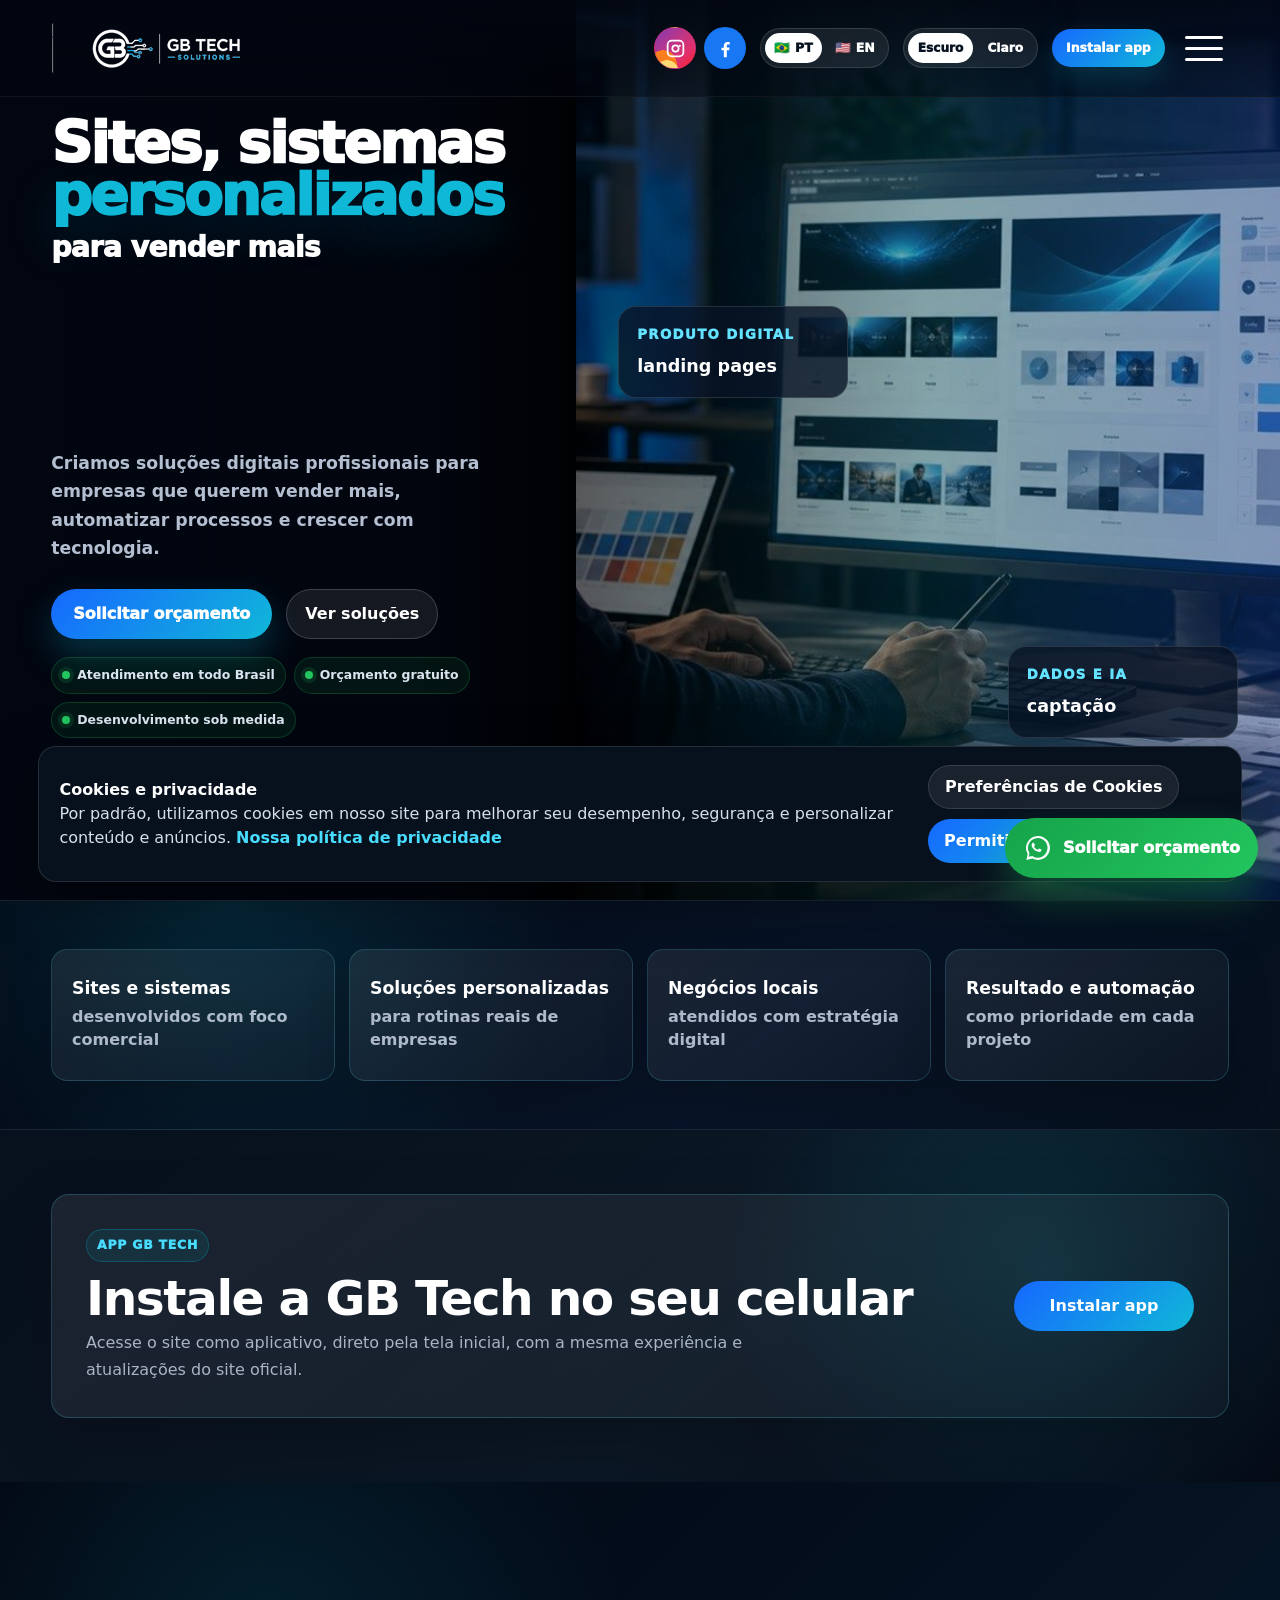
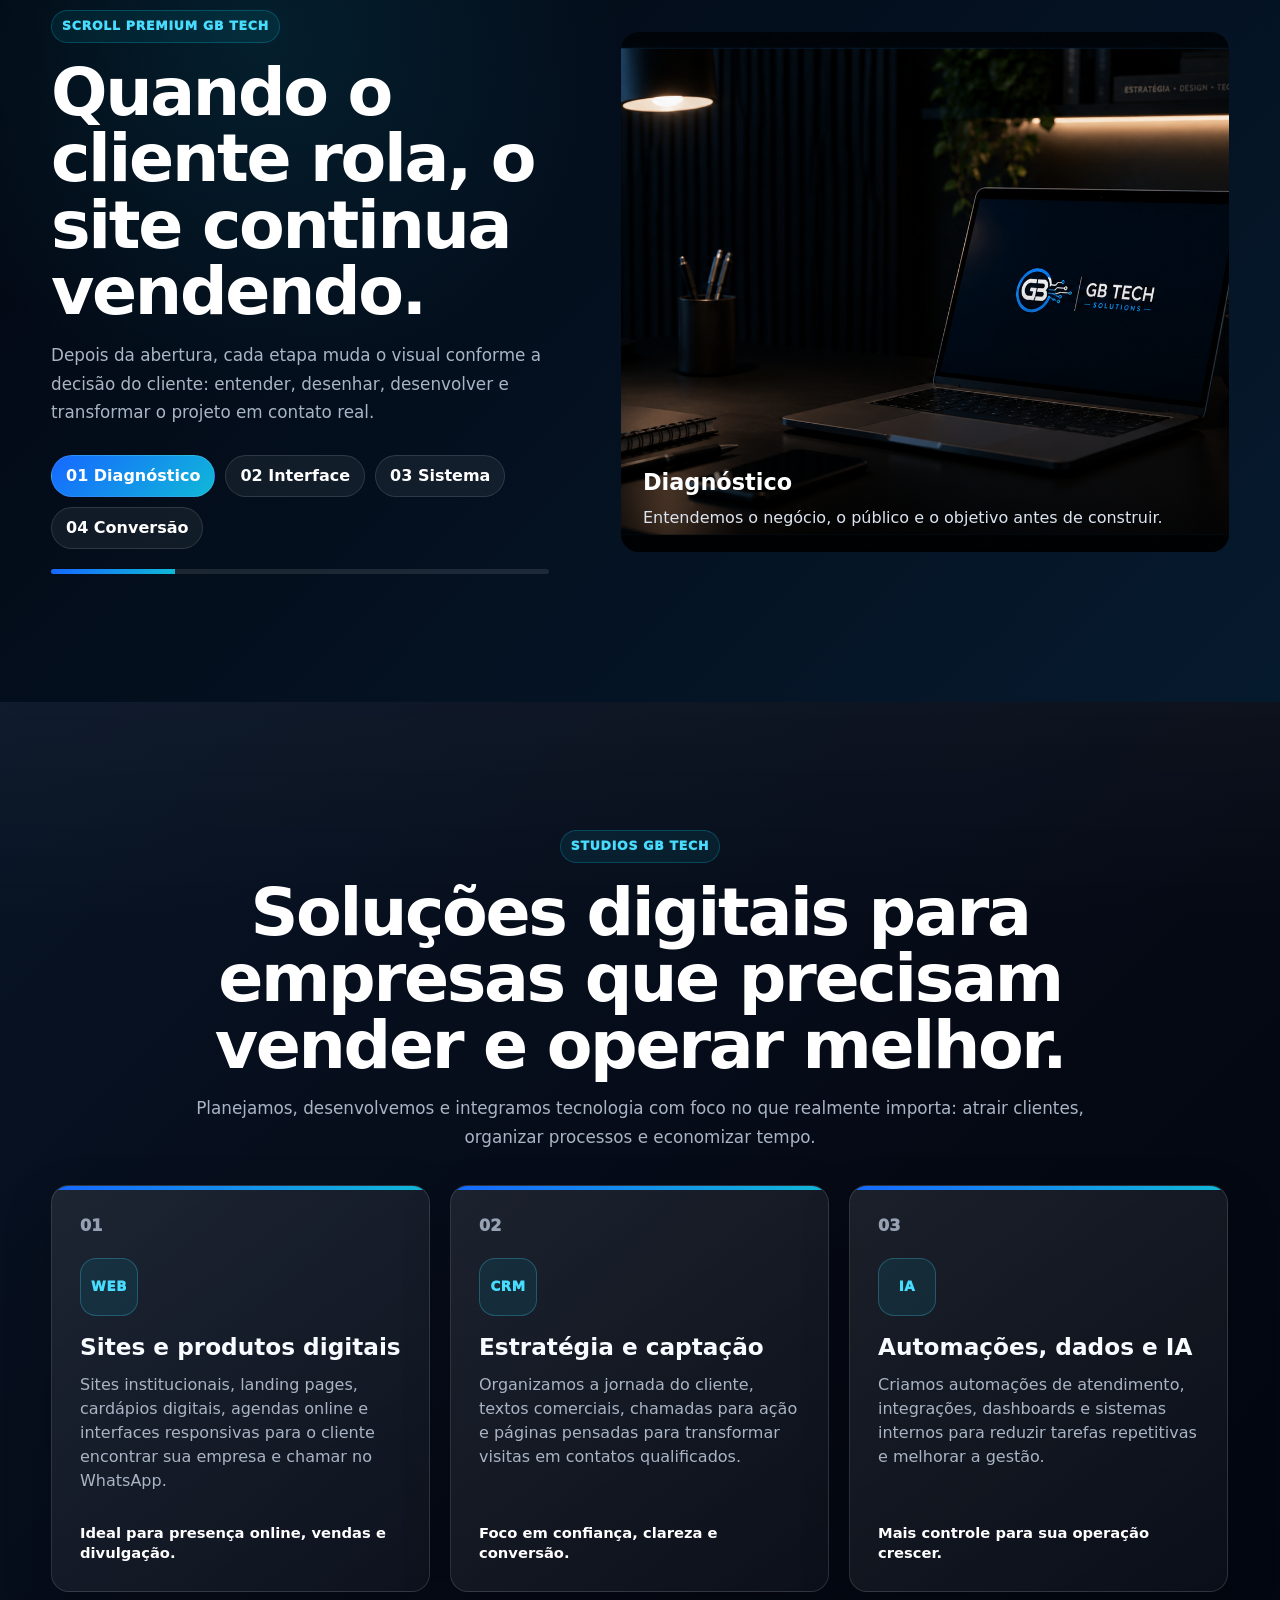
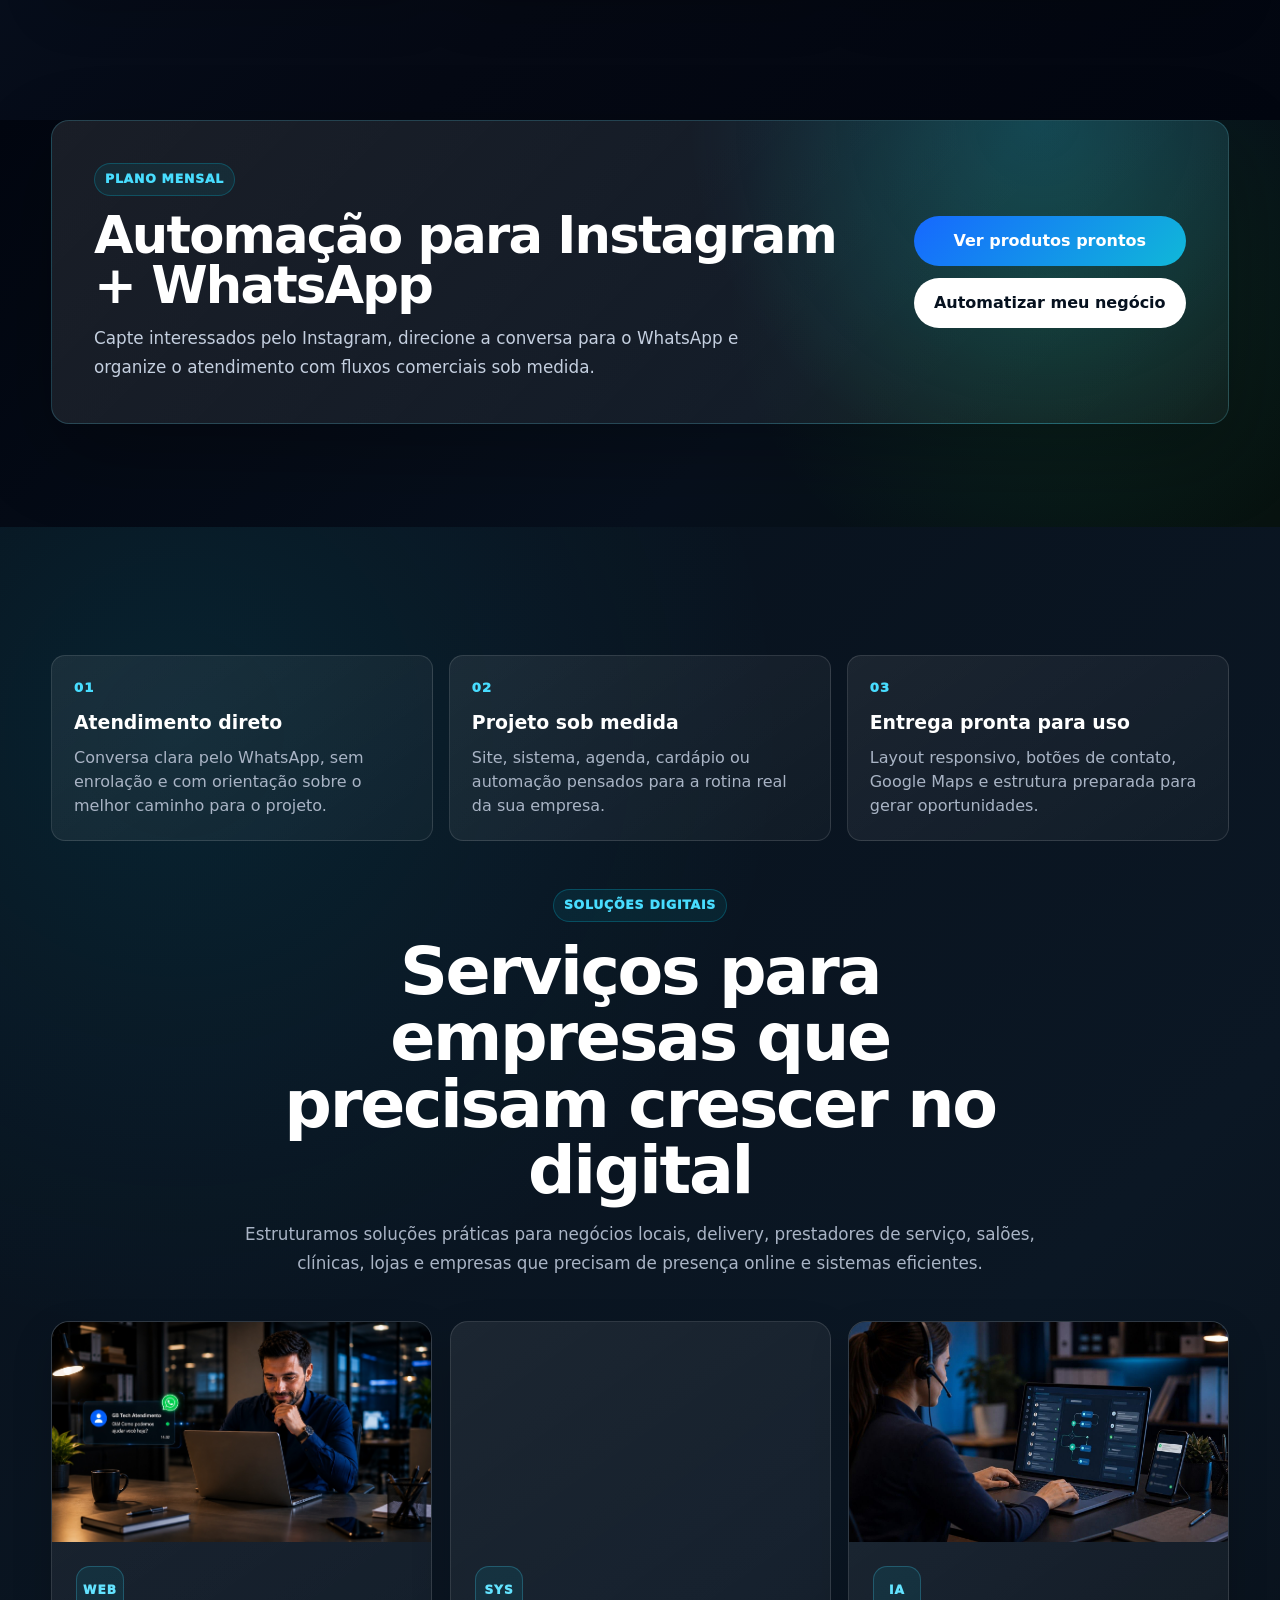
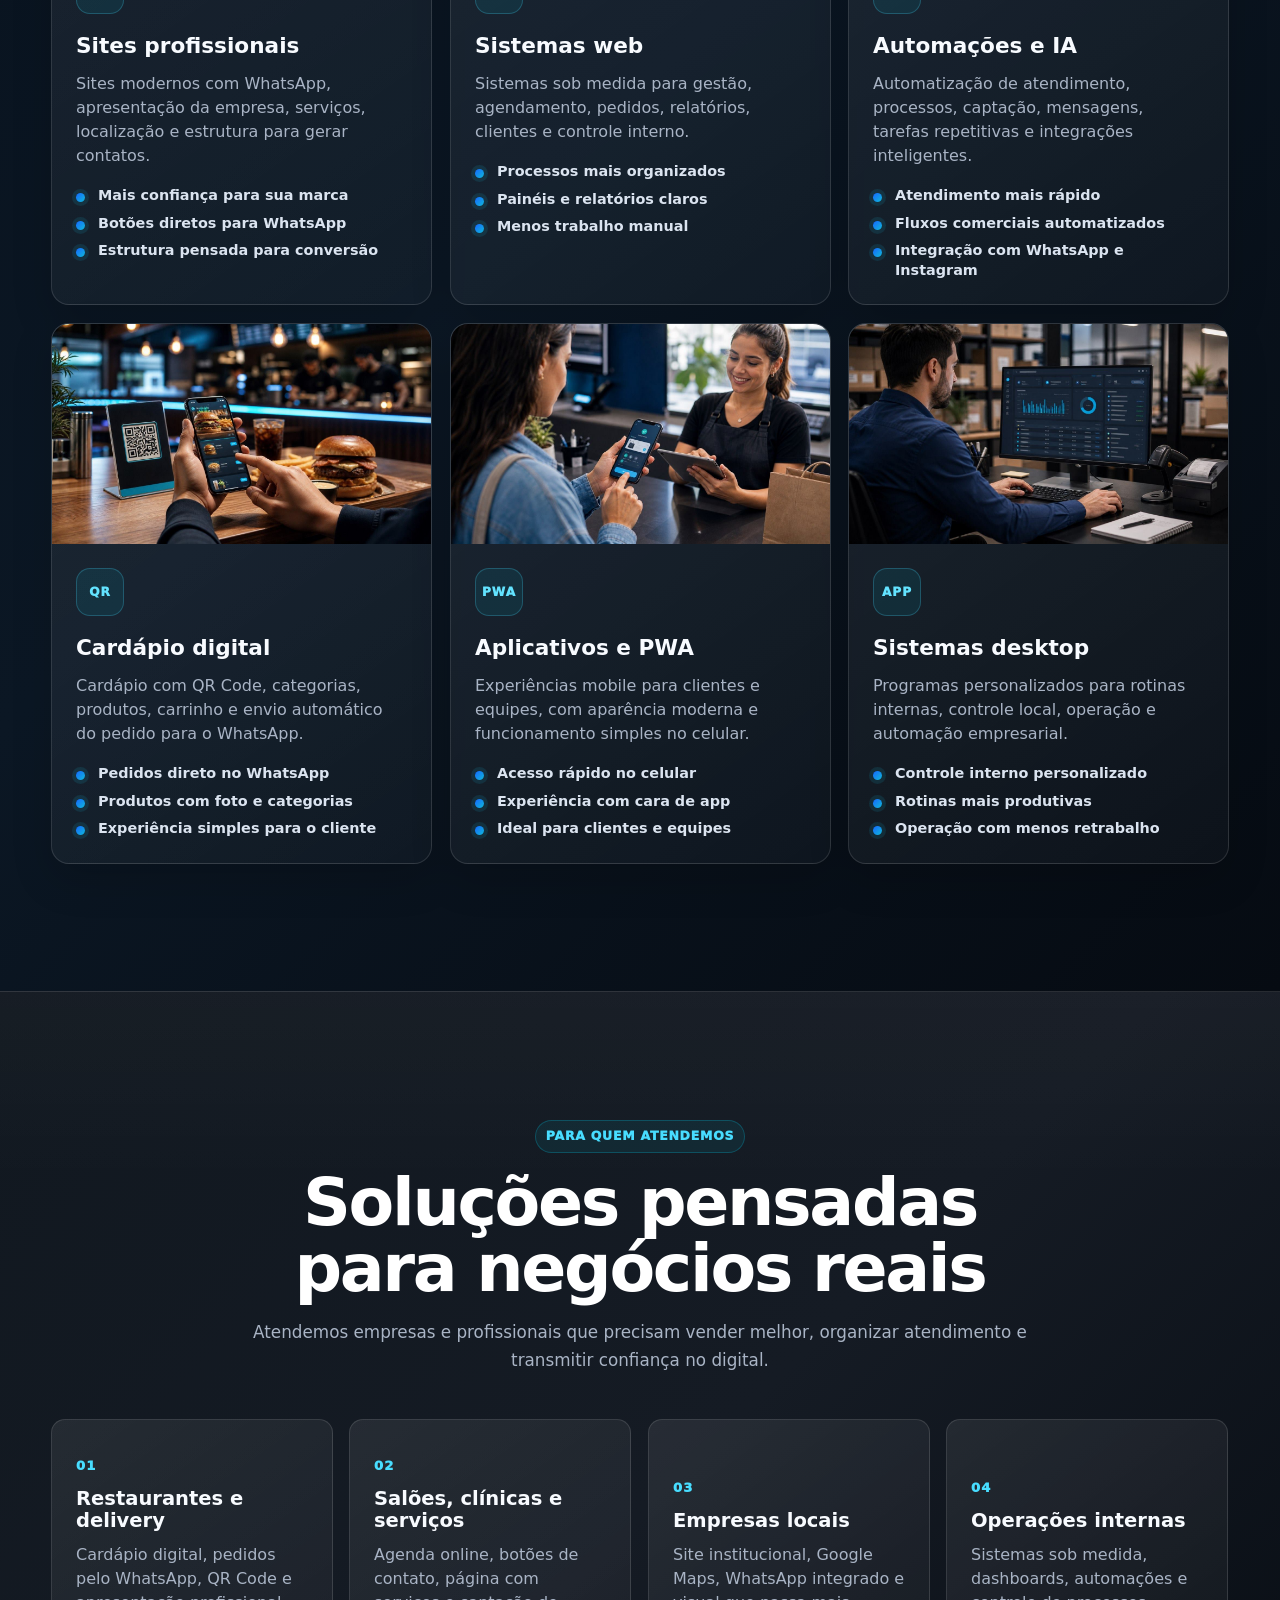
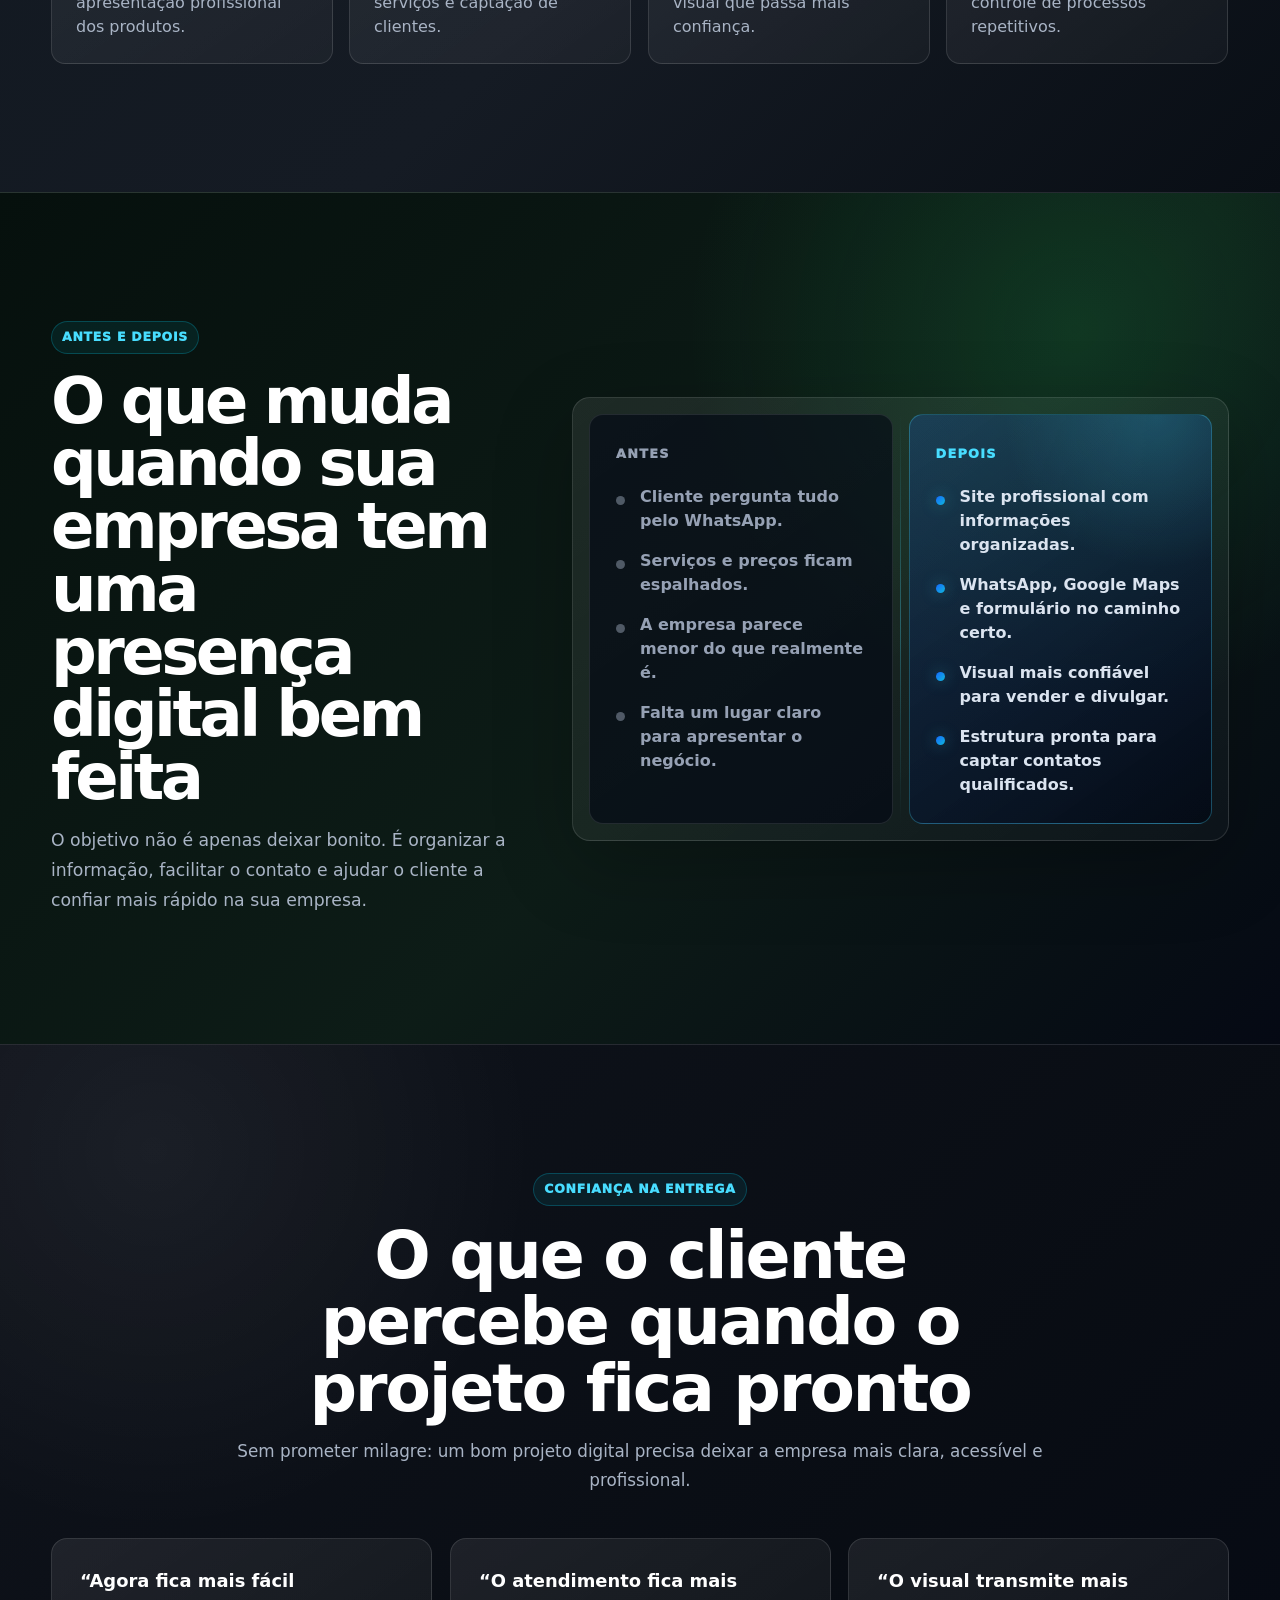
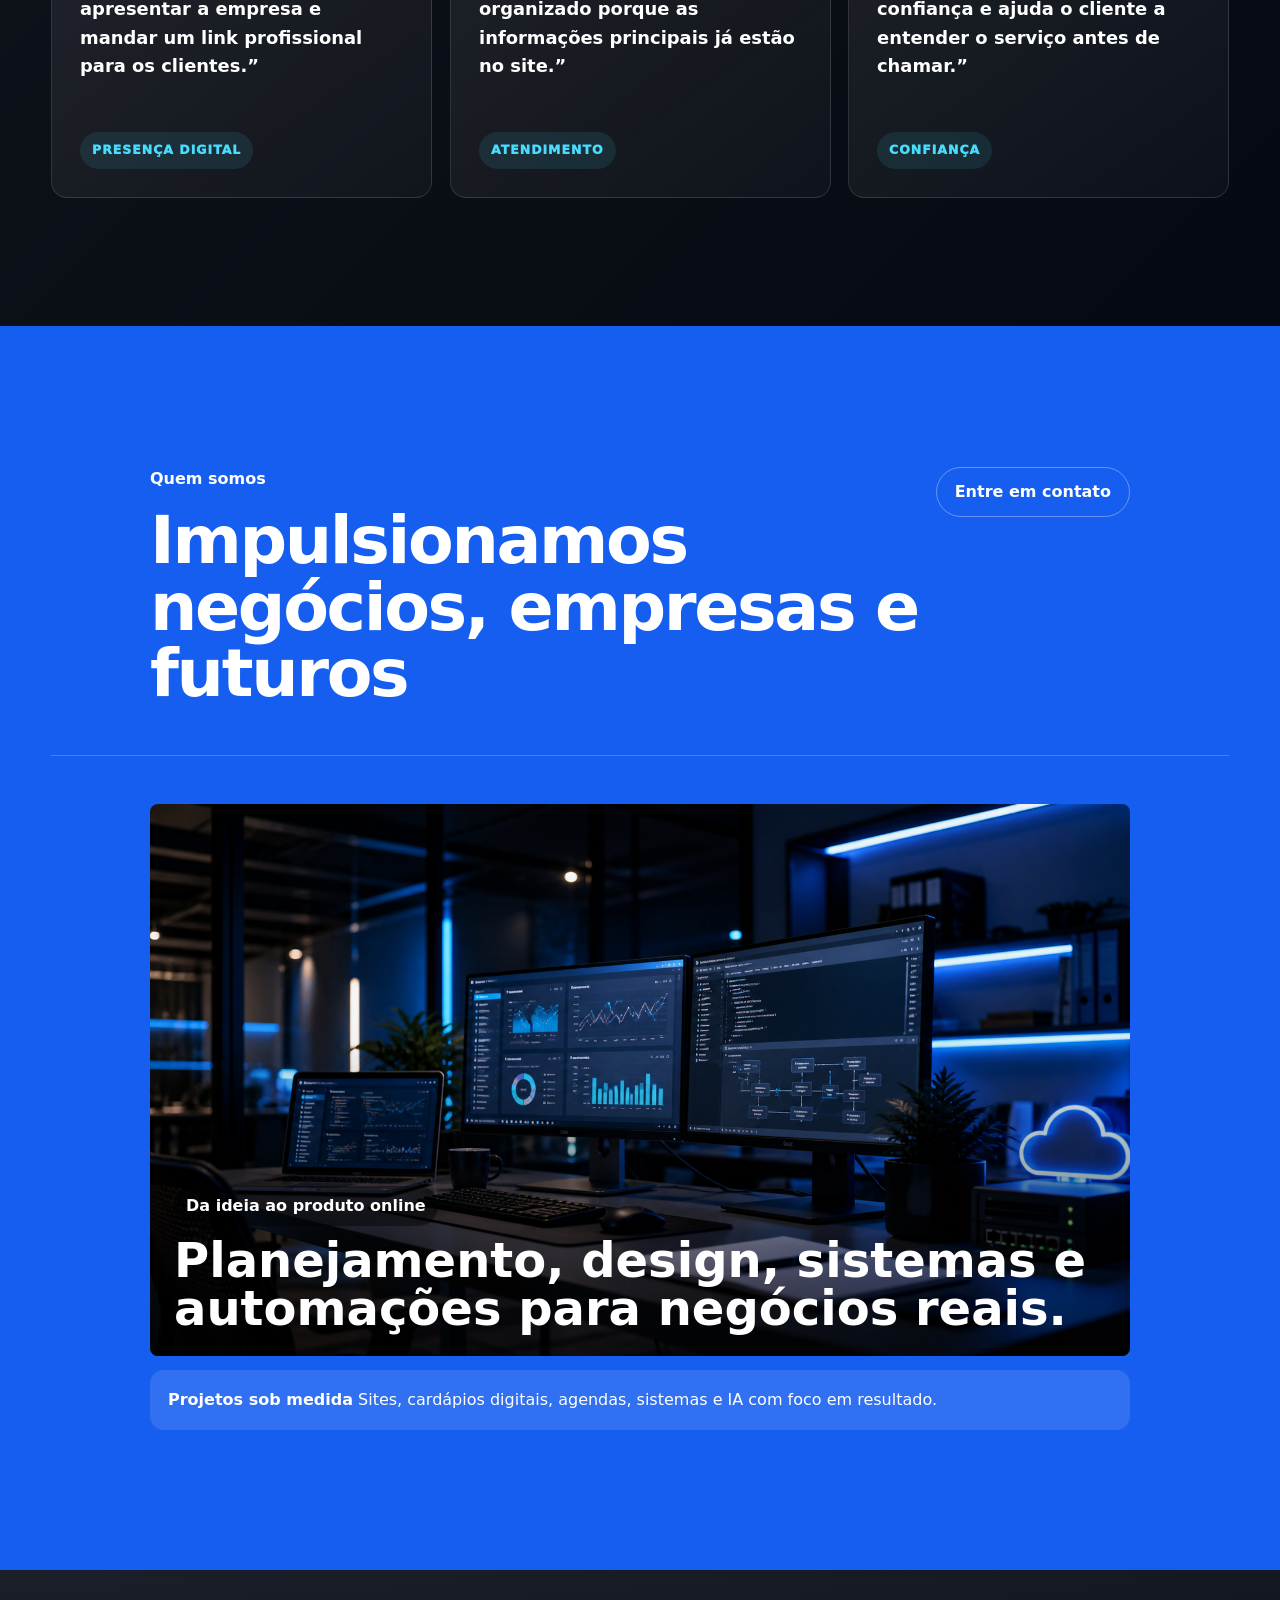
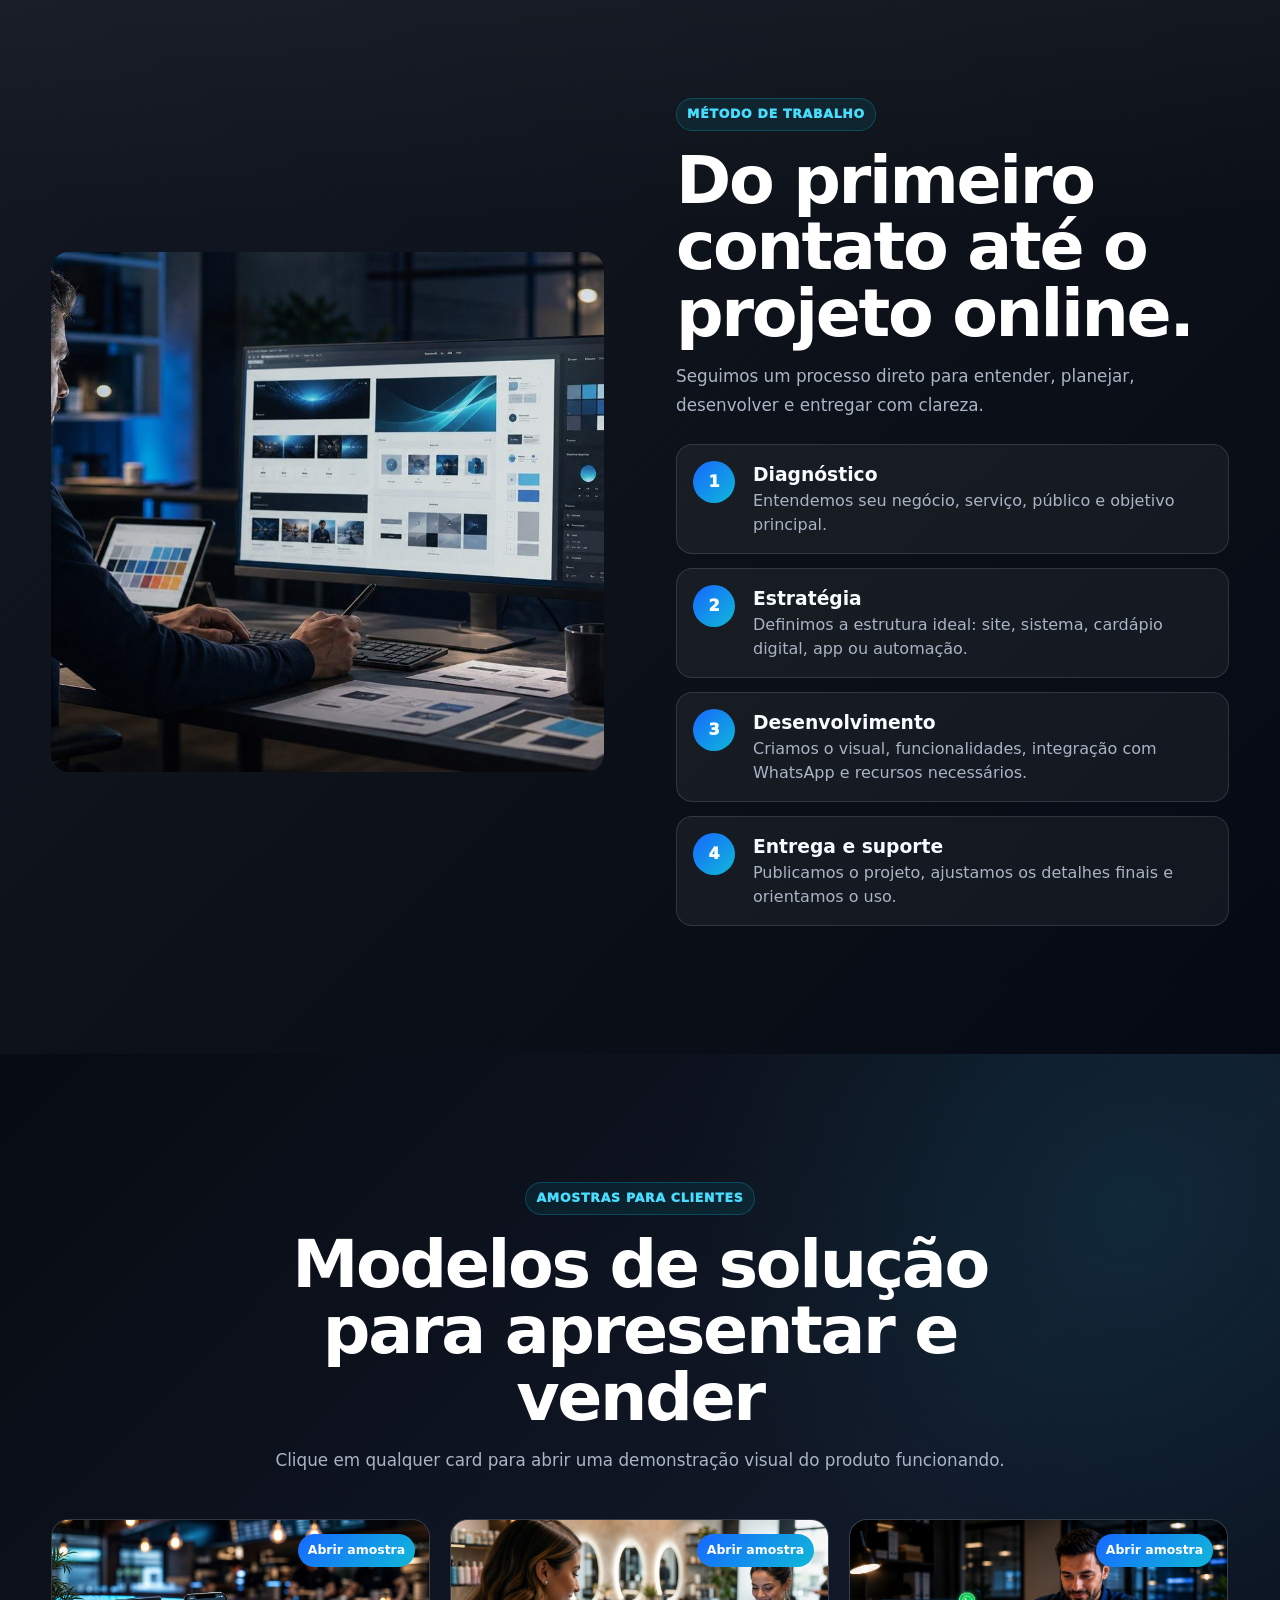
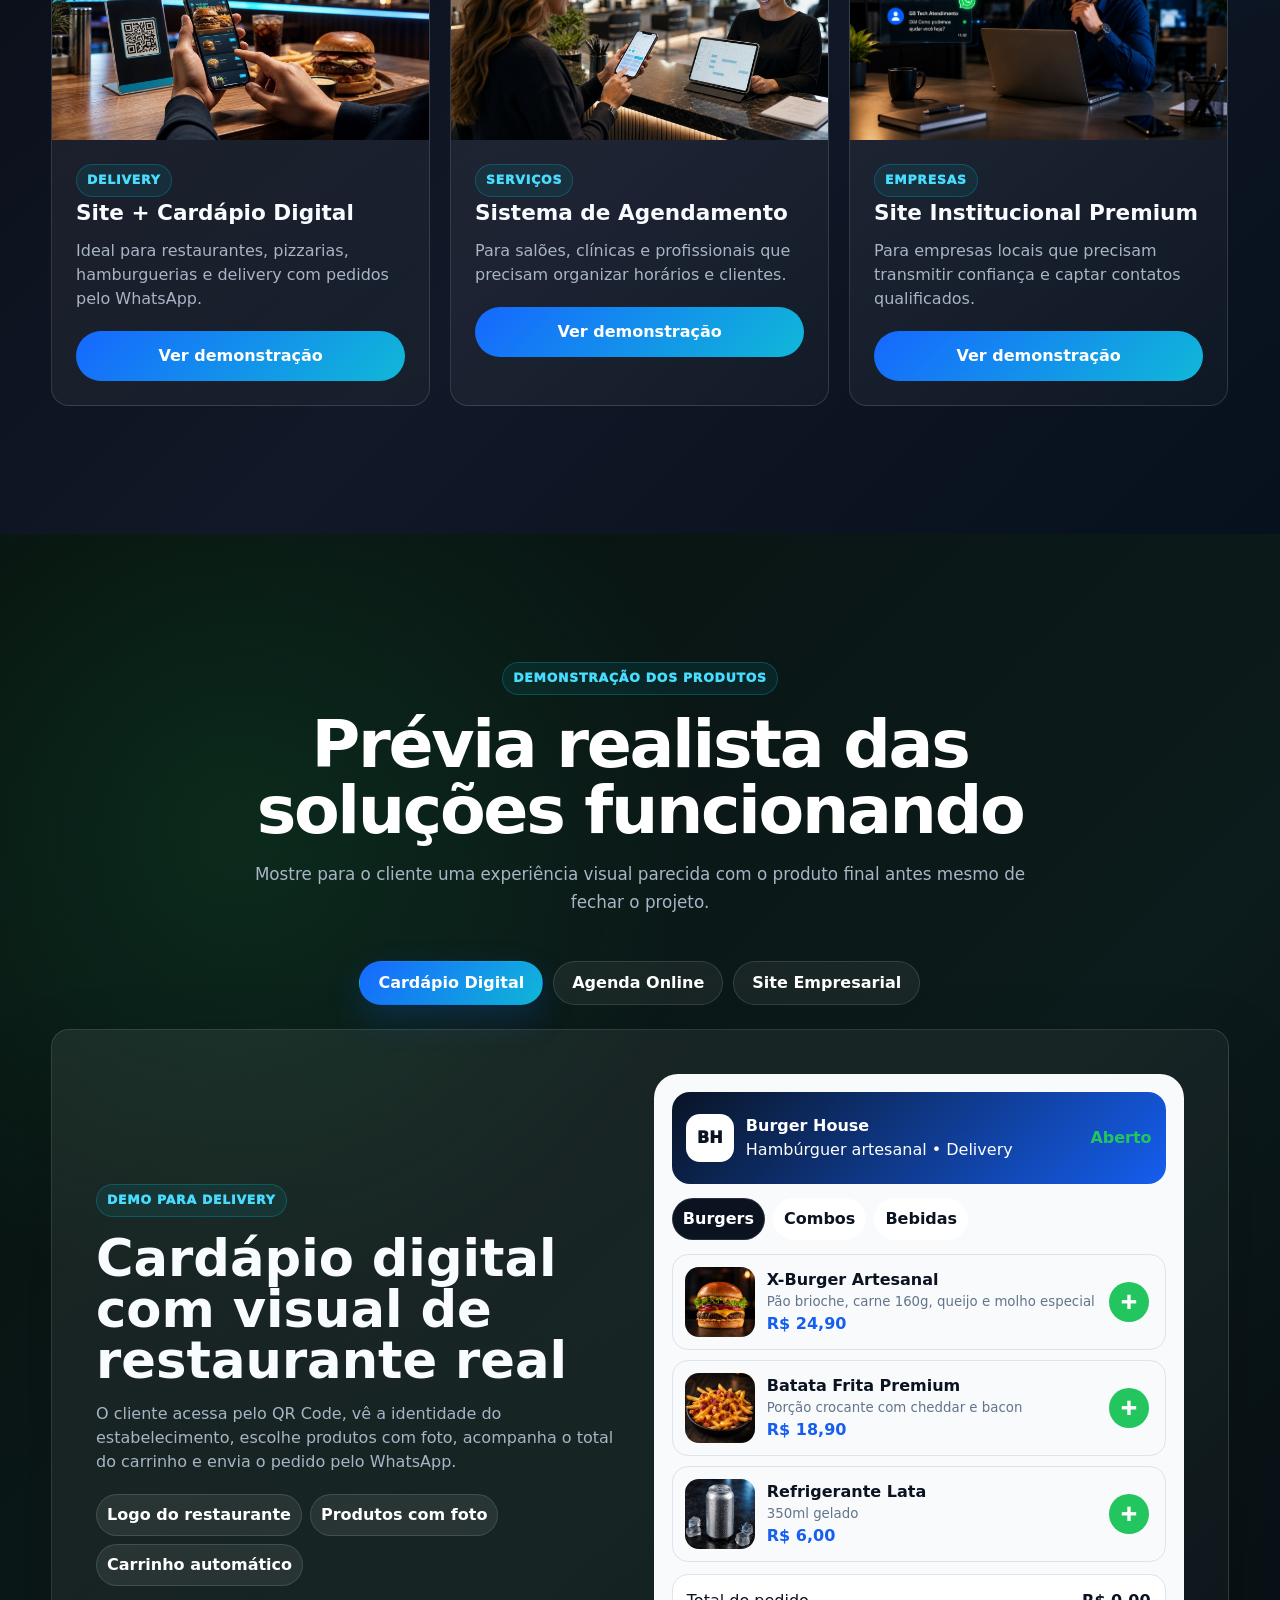
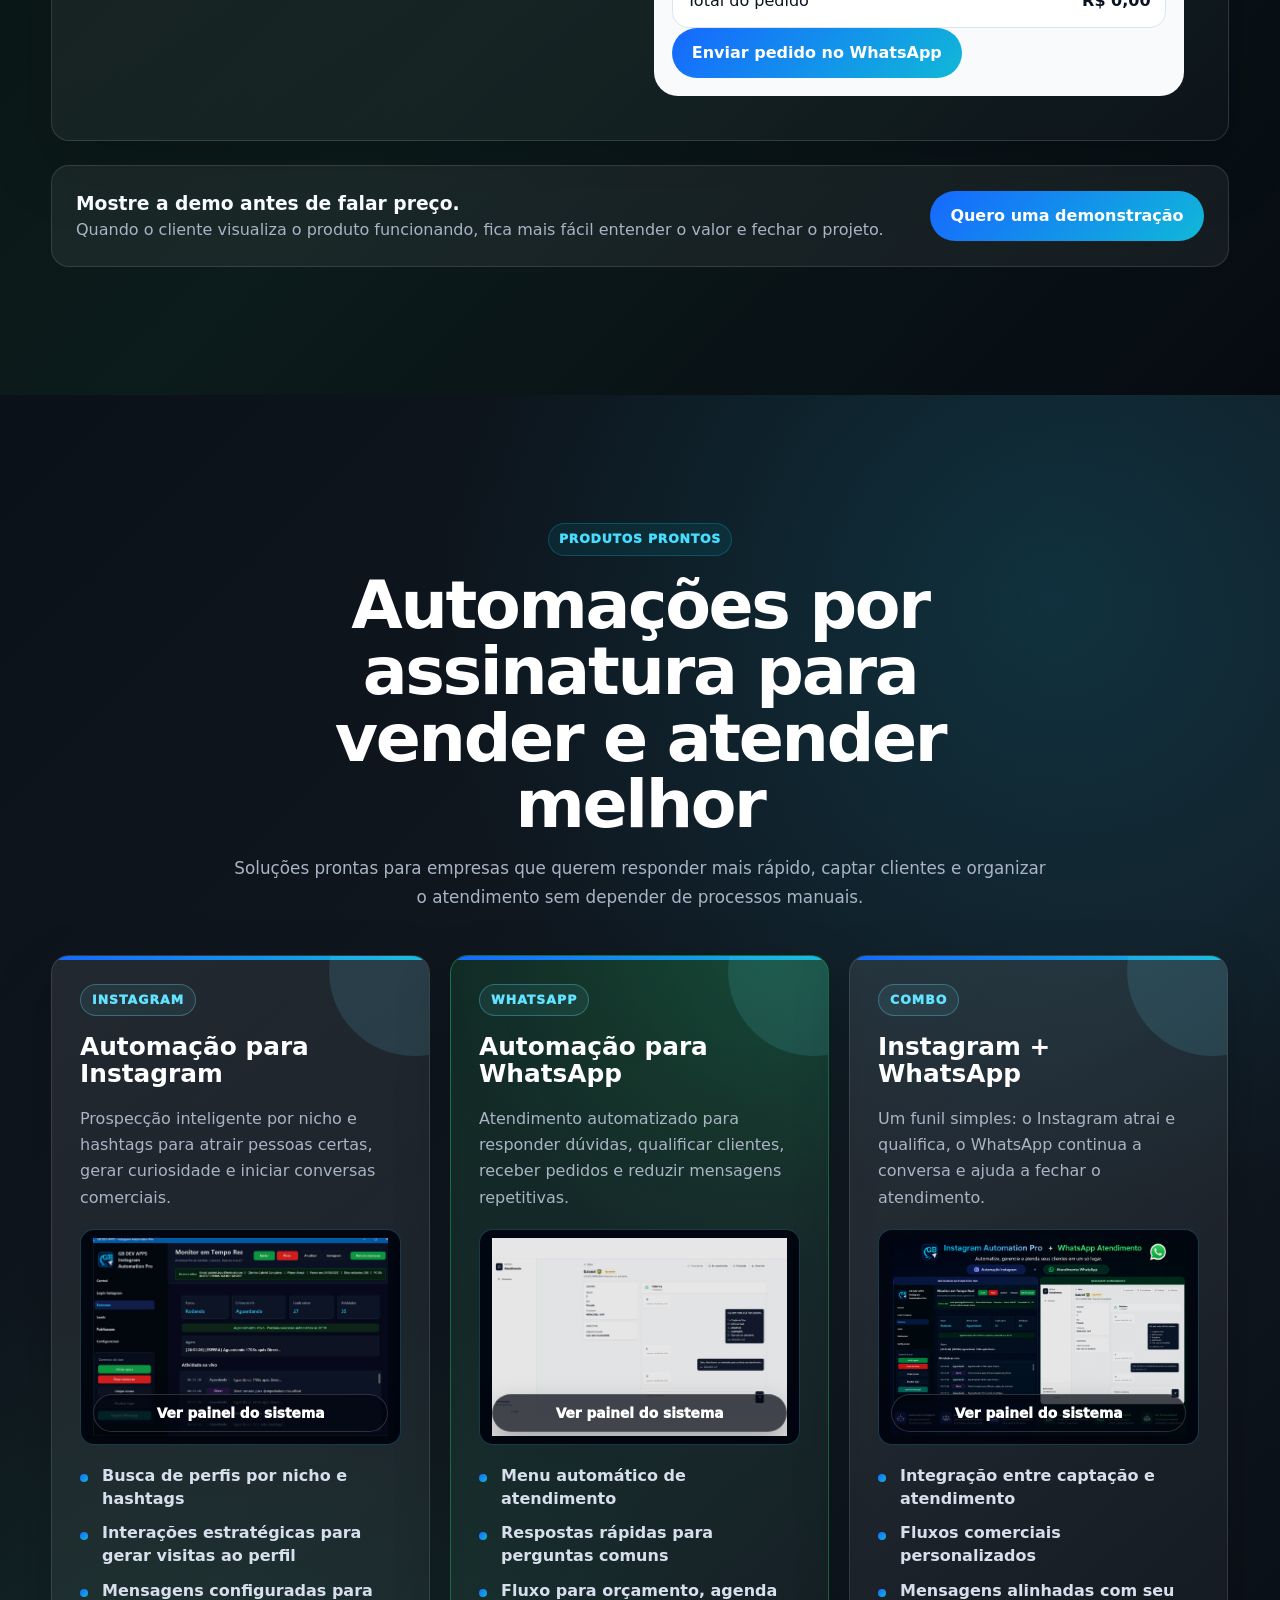
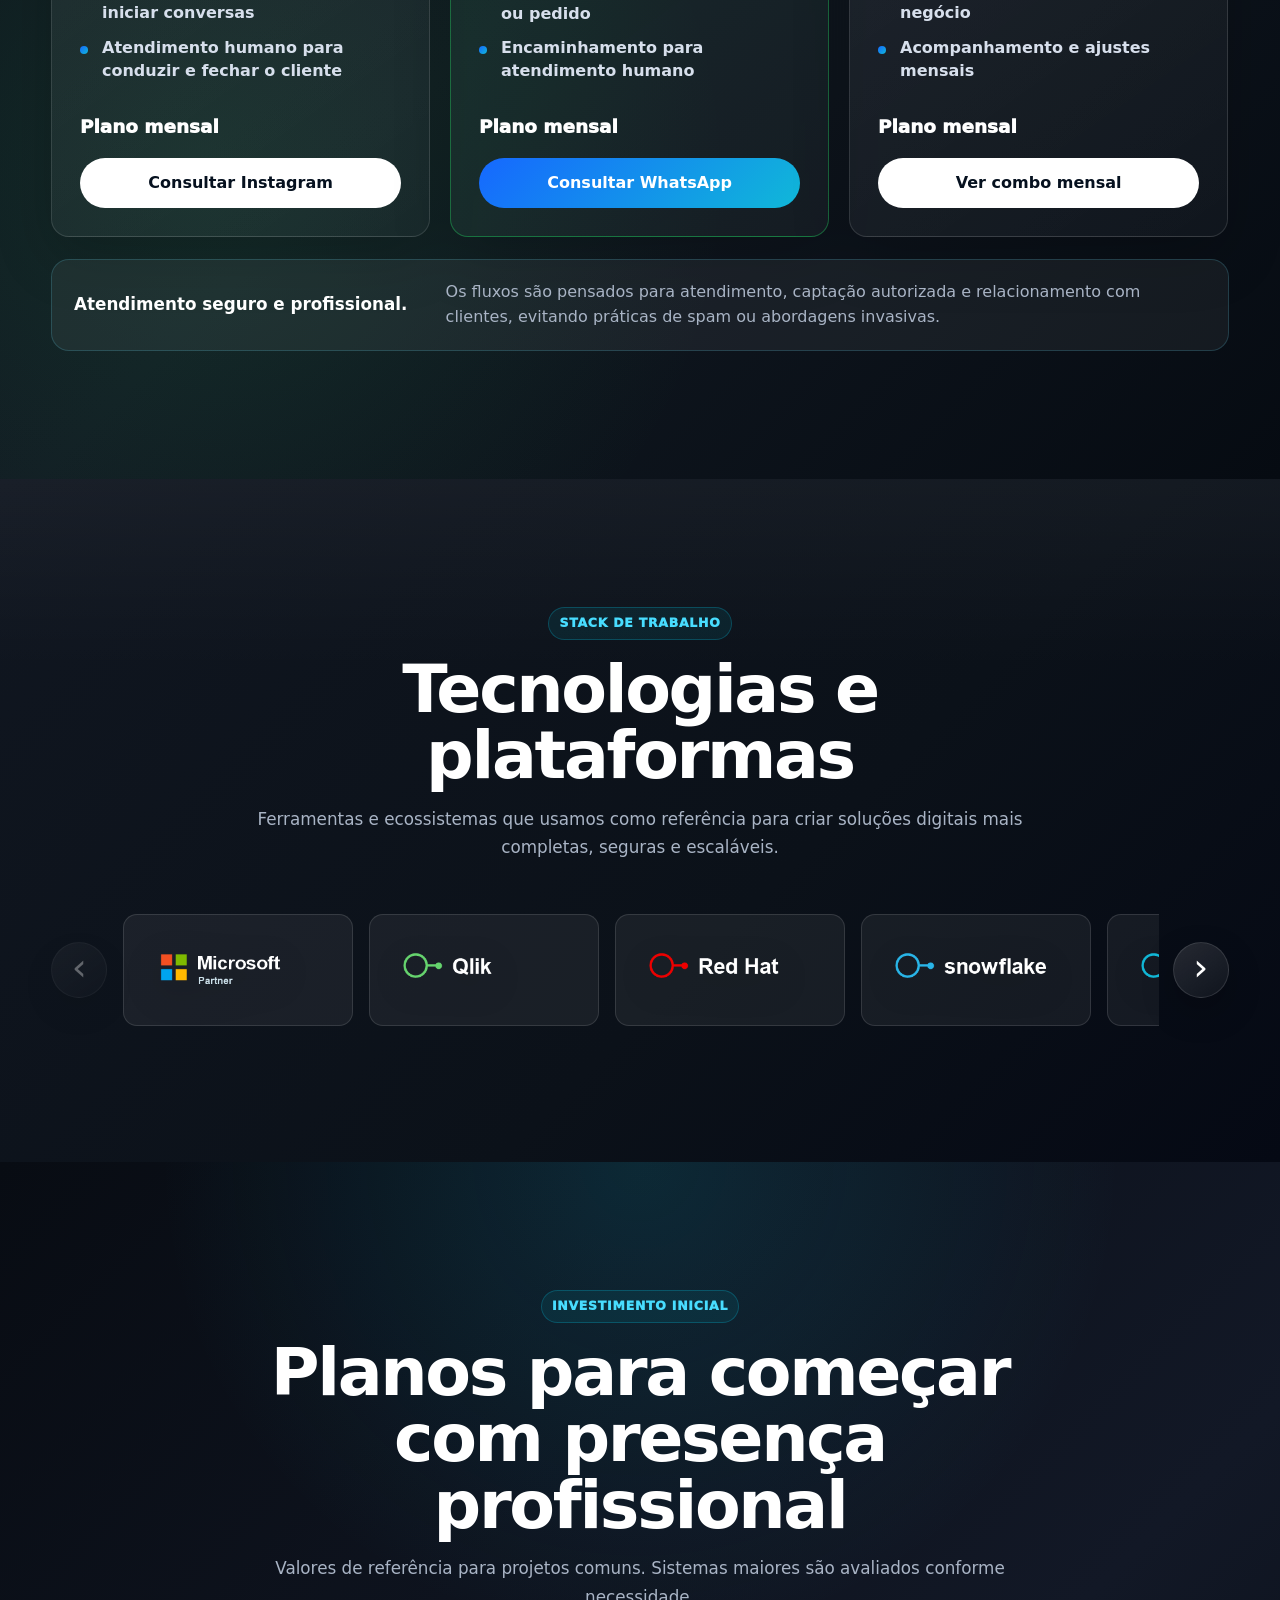
==== commit 6bb8d885: "update" ====
--- a/index.html
+++ b/index.html
@@ -5,7 +5,7 @@
   <meta name="viewport" content="width=device-width, initial-scale=1.0" />
 
   <title>GB Tech Solutions | Criação de Sites, Sistemas Personalizados e Automação WhatsApp</title>
-  <meta name="description" content="Criação de sites profissionais, sistemas personalizados, automação WhatsApp, automação Instagram, desenvolvimento de aplicativos e soluções digitais para empresas." />
+  <meta name="description" content="Criação de sites profissionais, desenvolvimento de sistemas personalizados, automação WhatsApp, automação empresarial, desenvolvimento de aplicativos e inteligência artificial para empresas." />
   <meta name="theme-color" content="#050914" />
   <meta name="apple-mobile-web-app-capable" content="yes" />
   <meta name="apple-mobile-web-app-title" content="GB Tech" />
@@ -178,6 +178,12 @@
             <a class="io-hero-btn" href="https://wa.me/5521965829441?text=Olá!%20Quero%20um%20orçamento%20com%20a%20GB%20Tech%20Solutions." target="_blank">Solicitar orçamento</a>
             <a class="io-hero-link" href="#servicos">Ver soluções</a>
           </div>
+          <div class="hero-trust-seals" aria-label="Selos de confiança">
+            <span>Atendimento em todo Brasil</span>
+            <span>Orçamento gratuito</span>
+            <span>Desenvolvimento sob medida</span>
+            <span>Suporte especializado</span>
+          </div>
         </div>
 
         <h1 class="io-hero-title" aria-label="Sites, sistemas e automações para transformar negócios em máquinas de vendas">
@@ -943,24 +949,28 @@
 
         <div class="faq-list reveal">
           <details open>
-            <summary>Quanto tempo leva para criar um site?</summary>
-            <p>Projetos simples normalmente levam de 7 a 15 dias, dependendo do conte&uacute;do, aprova&ccedil;&otilde;es e recursos necess&aacute;rios.</p>
+            <summary>Quanto custa um site?</summary>
+            <p>Depende do objetivo, quantidade de seções e recursos. Temos opções iniciais a partir de landing pages e sites profissionais.</p>
           </details>
           <details>
-            <summary>O site funciona bem no celular?</summary>
-            <p>Sim. Os projetos s&atilde;o pensados para funcionar em celular, tablet e desktop, com bot&otilde;es de contato bem vis&iacute;veis.</p>
+            <summary>Quanto tempo leva para desenvolver?</summary>
+            <p>Projetos simples costumam levar de 7 a 15 dias. Sistemas personalizados variam conforme a complexidade.</p>
           </details>
           <details>
-            <summary>Voc&ecirc;s integram com WhatsApp e Google Maps?</summary>
-            <p>Sim. Podemos incluir WhatsApp, Google Maps, formul&aacute;rio de contato e links estrat&eacute;gicos para facilitar o atendimento.</p>
+            <summary>Vocês criam sistemas personalizados?</summary>
+            <p>Sim. Desenvolvemos sistemas sob medida para gestão, atendimento, pedidos, relatórios, clientes e processos internos.</p>
           </details>
           <details>
-            <summary>Fazem sistemas e automa&ccedil;&otilde;es sob medida?</summary>
-            <p>Sim. Sistemas, dashboards e automa&ccedil;&otilde;es s&atilde;o avaliados conforme a rotina da empresa e o objetivo do projeto.</p>
+            <summary>Vocês desenvolvem aplicativos?</summary>
+            <p>Sim. Criamos aplicativos e PWAs para clientes, equipes e operações que precisam funcionar bem no celular.</p>
           </details>
           <details>
-            <summary>Preciso ter todo o conte&uacute;do pronto?</summary>
-            <p>N&atilde;o necessariamente. Podemos orientar a estrutura, organizar as informa&ccedil;&otilde;es e ajudar com textos comerciais b&aacute;sicos.</p>
+            <summary>Como funciona a automação WhatsApp?</summary>
+            <p>Criamos fluxos de atendimento com respostas automáticas, menus inteligentes, captação de leads e encaminhamento para atendente.</p>
+          </details>
+          <details>
+            <summary>Existe suporte após a entrega?</summary>
+            <p>Sim. Orientamos o uso, fazemos ajustes combinados e podemos oferecer suporte conforme a necessidade do projeto.</p>
           </details>
         </div>
       </div>
@@ -1076,6 +1086,123 @@
         </div>
       </div>
     </section>
+
+    <section class="client-testimonials-section" aria-label="Depoimentos de clientes">
+      <div class="container">
+        <div class="section-title reveal">
+          <span class="kicker">Confiança de clientes</span>
+          <h2>O que nossos clientes dizem</h2>
+          <p>Experiências de empresas que buscaram soluções digitais, automação WhatsApp e desenvolvimento de sistemas com foco em resultado.</p>
+        </div>
+
+        <div class="client-testimonials-grid">
+          <article class="client-testimonial-card reveal">
+            <div class="testimonial-stars" aria-label="5 estrelas">★★★★★</div>
+            <p>"Atendimento rápido e excelente qualidade no desenvolvimento do nosso site."</p>
+          </article>
+          <article class="client-testimonial-card reveal">
+            <div class="testimonial-stars" aria-label="5 estrelas">★★★★★</div>
+            <p>"A automação ajudou nossa empresa a responder clientes muito mais rápido."</p>
+          </article>
+          <article class="client-testimonial-card reveal">
+            <div class="testimonial-stars" aria-label="5 estrelas">★★★★★</div>
+            <p>"Equipe atenciosa e sistema entregue exatamente como precisávamos."</p>
+          </article>
+        </div>
+      </div>
+    </section>
+
+    <section class="tech-stack-section" aria-label="Tecnologias utilizadas pela GB Tech Solutions">
+      <div class="container">
+        <div class="section-title reveal">
+          <span class="kicker">Base técnica</span>
+          <h2>Tecnologias que utilizamos</h2>
+          <p>Ferramentas modernas para criação de sites profissionais, desenvolvimento de sistemas, automação empresarial e inteligência artificial para empresas.</p>
+        </div>
+
+        <div class="tech-stack-grid">
+          <div class="tech-pill reveal"><span>⚛</span><strong>React</strong></div>
+          <div class="tech-pill reveal"><span>⬢</span><strong>Node.js</strong></div>
+          <div class="tech-pill reveal"><span>JS</span><strong>JavaScript</strong></div>
+          <div class="tech-pill reveal"><span>TS</span><strong>TypeScript</strong></div>
+          <div class="tech-pill reveal"><span>DB</span><strong>PostgreSQL</strong></div>
+          <div class="tech-pill reveal"><span>▣</span><strong>Docker</strong></div>
+          <div class="tech-pill reveal"><span>WA</span><strong>WhatsApp API</strong></div>
+          <div class="tech-pill reveal"><span>AI</span><strong>OpenAI</strong></div>
+          <div class="tech-pill reveal"><span>IA</span><strong>IA Generativa</strong></div>
+          <div class="tech-pill reveal"><span>▲</span><strong>Vercel</strong></div>
+        </div>
+      </div>
+    </section>
+
+    <section class="whatsapp-automation-highlight" aria-label="Automação WhatsApp para empresas">
+      <div class="container whatsapp-automation-card reveal">
+        <div class="whatsapp-automation-copy">
+          <span class="kicker">Automação WhatsApp</span>
+          <h2>Atenda clientes automaticamente 24 horas por dia</h2>
+          <p>Automatize respostas, organize atendimentos e capture oportunidades mesmo quando sua empresa estiver fechada.</p>
+          <a class="btn" href="https://wa.me/5521965829441?text=Olá!%20Quero%20uma%20demonstração%20da%20automação%20WhatsApp%20da%20GB%20Tech%20Solutions." target="_blank" rel="noopener">Solicitar demonstração</a>
+        </div>
+        <div class="automation-benefits-grid">
+          <span>Respostas automáticas</span>
+          <span>Menu inteligente</span>
+          <span>Encaminhamento para atendente</span>
+          <span>Atendimento 24h</span>
+          <span>Captação de leads</span>
+          <span>Redução de tempo operacional</span>
+        </div>
+      </div>
+    </section>
+
+    <section class="automation-comparison-section" aria-label="Antes e depois da automação">
+      <div class="container">
+        <div class="section-title reveal">
+          <span class="kicker">Comparação visual</span>
+          <h2>Antes e Depois da Automação</h2>
+          <p>Veja como a automação WhatsApp e a automação empresarial mudam a rotina de atendimento e captação.</p>
+        </div>
+
+        <div class="automation-comparison-grid">
+          <article class="comparison-card comparison-card-before reveal">
+            <h3>Sem automação</h3>
+            <ul>
+              <li>Respostas manuais</li>
+              <li>Perda de clientes</li>
+              <li>Atendimento lento</li>
+              <li>Processos repetitivos</li>
+              <li>Horário limitado</li>
+            </ul>
+          </article>
+          <article class="comparison-card comparison-card-after reveal">
+            <h3>Com automação</h3>
+            <ul>
+              <li>Atendimento 24h</li>
+              <li>Captação automática</li>
+              <li>Respostas instantâneas</li>
+              <li>Mais produtividade</li>
+              <li>Escalabilidade</li>
+            </ul>
+          </article>
+        </div>
+      </div>
+    </section>
+
+    <section class="founder-section" aria-label="Sobre o fundador da GB Tech Solutions">
+      <div class="container founder-grid reveal">
+        <div class="founder-photo">
+          <img src="assets/img/consultoria-gb-tech.jpg" alt="Gabriel Gonçalves, fundador da GB Tech Solutions" loading="lazy" decoding="async">
+        </div>
+        <div class="founder-copy">
+          <span class="kicker">Fundador</span>
+          <h2>Quem está por trás da GB Tech Solutions</h2>
+          <p class="founder-subtitle">Conheça o responsável pelas soluções digitais da empresa.</p>
+          <p>Olá, sou Gabriel Gonçalves, fundador da GB Tech Solutions.</p>
+          <p>Atuo no desenvolvimento de sites, sistemas, aplicativos e automações para empresas que desejam crescer utilizando tecnologia.</p>
+          <p>Meu objetivo é transformar processos manuais em soluções digitais eficientes, ajudando empresas a economizar tempo, aumentar a produtividade e conquistar mais clientes.</p>
+          <a class="btn" href="https://wa.me/5521965829441?text=Olá!%20Quero%20falar%20com%20Gabriel%20sobre%20um%20projeto%20digital." target="_blank" rel="noopener">Falar com Gabriel</a>
+        </div>
+      </div>
+    </section>
   </main>
 
   <footer>
@@ -1153,6 +1280,7 @@
         <path d="M19.11 17.39c-.26-.13-1.53-.75-1.77-.84-.24-.09-.41-.13-.58.13-.17.26-.67.84-.82 1.01-.15.17-.3.19-.56.06-.26-.13-1.08-.4-2.05-1.27-.76-.68-1.27-1.51-1.42-1.77-.15-.26-.02-.4.11-.53.12-.12.26-.3.39-.45.13-.15.17-.26.26-.43.09-.17.04-.32-.02-.45-.06-.13-.58-1.4-.8-1.92-.21-.5-.42-.43-.58-.44h-.49c-.17 0-.45.06-.69.32-.24.26-.91.89-.91 2.17 0 1.27.93 2.5 1.06 2.67.13.17 1.83 2.79 4.43 3.91.62.27 1.1.43 1.48.55.62.2 1.18.17 1.63.1.5-.07 1.53-.62 1.74-1.22.21-.6.21-1.12.15-1.22-.06-.11-.24-.17-.5-.3z"/>
         <path d="M16.02 3.2A12.74 12.74 0 0 0 5.04 22.4L3.6 28.8l6.55-1.53A12.75 12.75 0 1 0 16.02 3.2zm0 23.15c-2.07 0-4-.61-5.63-1.67l-.4-.25-3.89.91.83-3.79-.26-.39a10.44 10.44 0 1 1 9.35 5.19z"/>
       </svg>
+      <span>Solicitar orçamento</span>
     </button>
   </div>
 
--- a/css/style.css
+++ b/css/style.css
@@ -612,6 +612,32 @@
   margin-bottom:26px;
 }
 .io-hero-actions{display:flex;gap:14px;align-items:center;flex-wrap:wrap}
+.hero-trust-seals{
+  display:flex;
+  flex-wrap:wrap;
+  gap:8px;
+  margin-top:18px;
+}
+.hero-trust-seals span{
+  display:inline-flex;
+  align-items:center;
+  gap:7px;
+  padding:8px 10px;
+  border:1px solid rgba(34,197,94,.22);
+  border-radius:999px;
+  color:#dbe4f0;
+  background:rgba(34,197,94,.08);
+  font-size:.78rem;
+  font-weight:850;
+}
+.hero-trust-seals span::before{
+  content:"";
+  width:8px;
+  height:8px;
+  border-radius:50%;
+  background:#22c55e;
+  box-shadow:0 0 0 4px rgba(34,197,94,.14);
+}
 .io-hero-btn{
   display:inline-flex;
   min-height:50px;
@@ -2084,6 +2110,83 @@
 .contact-submit{width:100%;border:0}
 .contact-note{color:#a9b4c5!important;text-align:center;font-size:.9rem!important}
 
+/* Conversion sections */
+.client-testimonials-section,
+.tech-stack-section,
+.whatsapp-automation-highlight,
+.automation-comparison-section,
+.founder-section{
+  padding:clamp(78px,10vw,132px) 0;
+  border-top:1px solid var(--line);
+}
+.client-testimonials-section{background:radial-gradient(circle at 12% 8%,rgba(16,184,216,.12),transparent 30%),linear-gradient(135deg,#070d16,#101722 58%,#050914)}
+.tech-stack-section{background:radial-gradient(circle at 86% 14%,rgba(34,197,94,.12),transparent 30%),linear-gradient(135deg,#06100d,#0d1726 62%,#050914)}
+.whatsapp-automation-highlight{background:radial-gradient(circle at 18% 20%,rgba(34,197,94,.2),transparent 30%),linear-gradient(135deg,#06100d,#071427 58%,#050914)}
+.automation-comparison-section{background:radial-gradient(circle at 80% 16%,rgba(16,184,216,.12),transparent 30%),linear-gradient(135deg,#080c13,#111827 62%,#050914)}
+.founder-section{background:radial-gradient(circle at 16% 18%,rgba(16,184,216,.16),transparent 30%),linear-gradient(135deg,#07101d,#0c1522 60%,#050914)}
+.client-testimonials-grid,.tech-stack-grid,.automation-comparison-grid{display:grid;gap:18px}
+.client-testimonials-grid{grid-template-columns:repeat(3,minmax(0,1fr))}
+.client-testimonial-card,.comparison-card{
+  border:1px solid rgba(99,227,255,.18);
+  border-radius:18px;
+  background:linear-gradient(145deg,rgba(255,255,255,.08),rgba(255,255,255,.028));
+  box-shadow:0 18px 46px rgba(0,0,0,.2);
+  transition:transform .22s ease,border-color .22s ease,box-shadow .22s ease;
+}
+.client-testimonial-card{min-height:210px;display:grid;align-content:start;gap:18px;padding:26px}
+.client-testimonial-card:hover,.tech-pill:hover,.comparison-card:hover{transform:translateY(-4px);border-color:rgba(99,227,255,.34);box-shadow:0 24px 62px rgba(0,0,0,.26)}
+.testimonial-stars{color:#facc15;letter-spacing:.08em;font-size:1.05rem}
+.client-testimonial-card p{color:#dbe4f0;font-size:1.05rem;line-height:1.65;font-weight:800}
+.tech-stack-grid{grid-template-columns:repeat(5,minmax(0,1fr))}
+.tech-pill{
+  min-height:116px;
+  display:grid;
+  place-items:center;
+  gap:10px;
+  padding:18px;
+  border:1px solid var(--line);
+  border-radius:16px;
+  background:rgba(255,255,255,.06);
+  transition:transform .22s ease,border-color .22s ease,background .22s ease,box-shadow .22s ease;
+}
+.tech-pill span{width:44px;height:44px;display:grid;place-items:center;border-radius:14px;color:#63e3ff;background:rgba(16,184,216,.12);font-weight:950}
+.tech-pill strong{color:#fff;text-align:center}
+.whatsapp-automation-card{
+  display:grid;
+  grid-template-columns:.9fr 1.1fr;
+  gap:clamp(26px,5vw,64px);
+  align-items:center;
+  padding:clamp(26px,5vw,52px);
+  border:1px solid rgba(34,197,94,.22);
+  border-radius:20px;
+  background:radial-gradient(circle at 100% 0%,rgba(34,197,94,.18),transparent 34%),linear-gradient(145deg,rgba(255,255,255,.09),rgba(255,255,255,.03));
+  box-shadow:0 28px 90px rgba(0,0,0,.28);
+}
+.whatsapp-automation-copy h2,.founder-copy h2{color:#fff;font-size:clamp(2.15rem,4.8vw,4.4rem);line-height:1;letter-spacing:-.04em;margin:14px 0}
+.whatsapp-automation-copy p,.founder-copy p{color:var(--muted);font-size:1.04rem;line-height:1.7}
+.whatsapp-automation-copy .btn,.founder-copy .btn{margin-top:24px}
+.automation-benefits-grid{display:grid;grid-template-columns:repeat(2,minmax(0,1fr));gap:12px}
+.automation-benefits-grid span,.comparison-card li{
+  position:relative;
+  padding:14px 14px 14px 42px;
+  border:1px solid rgba(255,255,255,.1);
+  border-radius:14px;
+  color:#eaf7ef;
+  background:rgba(255,255,255,.06);
+  font-weight:850;
+}
+.automation-benefits-grid span::before,.comparison-card-after li::before{content:"✓";position:absolute;left:14px;color:#22c55e;font-weight:950}
+.automation-comparison-grid{grid-template-columns:repeat(2,minmax(0,1fr))}
+.comparison-card{padding:28px}
+.comparison-card h3{color:#fff;font-size:1.5rem;margin-bottom:18px;text-transform:uppercase}
+.comparison-card ul{display:grid;gap:12px;padding:0;list-style:none}
+.comparison-card-before li::before{content:"×";position:absolute;left:15px;color:#ef4444;font-weight:950}
+.comparison-card-after{border-color:rgba(34,197,94,.32)}
+.founder-grid{display:grid;grid-template-columns:.88fr 1.12fr;gap:clamp(28px,6vw,76px);align-items:center}
+.founder-photo{position:relative;overflow:hidden;border:1px solid rgba(99,227,255,.2);border-radius:20px;background:#020610;box-shadow:0 28px 90px rgba(0,0,0,.3)}
+.founder-photo img{width:100%;min-height:430px;object-fit:cover;filter:saturate(1.05) contrast(1.04)}
+.founder-subtitle{color:#dbe4f0!important;font-weight:900}
+
 /* Location */
 .location-section{
   padding:clamp(78px,10vw,132px) 0;
@@ -2250,17 +2353,27 @@
 }
 .whatsapp-options a:hover{background:rgba(34,197,94,.22)}
 .whatsapp{
-  width:60px;
+  min-width:60px;
   height:60px;
-  display:grid;
-  place-items:center;
+  display:inline-flex;
+  align-items:center;
+  justify-content:center;
+  gap:10px;
+  padding:0 18px;
   border:0;
-  border-radius:50%;
-  color:#fff;
-  background:#22c55e;
-  box-shadow:0 16px 32px rgba(34,197,94,.28);
-}
-.whatsapp svg{width:32px;height:32px;fill:currentColor}
+  border-radius:999px;
+  color:#fff;
+  background:linear-gradient(135deg,#16a34a,#22c55e);
+  box-shadow:0 18px 38px rgba(34,197,94,.32);
+  font-weight:950;
+  animation:whatsappPulse 2.8s ease-in-out infinite;
+}
+.whatsapp svg{width:30px;height:30px;fill:currentColor;flex:0 0 auto}
+.whatsapp span{white-space:nowrap}
+@keyframes whatsappPulse{
+  0%,100%{transform:translateY(0);box-shadow:0 18px 38px rgba(34,197,94,.32)}
+  50%{transform:translateY(-3px);box-shadow:0 24px 52px rgba(34,197,94,.42)}
+}
 .cookie-consent{
   position:fixed;
   left:clamp(14px,3vw,42px);
@@ -2534,6 +2647,11 @@
 html[data-theme="light"] .pricing,
 html[data-theme="light"] .faq-section,
 html[data-theme="light"] .contact-section,
+html[data-theme="light"] .client-testimonials-section,
+html[data-theme="light"] .tech-stack-section,
+html[data-theme="light"] .whatsapp-automation-highlight,
+html[data-theme="light"] .automation-comparison-section,
+html[data-theme="light"] .founder-section,
 html[data-theme="light"] .location-section{
   background:
     radial-gradient(circle at 85% 10%,rgba(16,184,216,.12),transparent 30%),
@@ -2554,6 +2672,10 @@
 html[data-theme="light"] .subscription-note,
 html[data-theme="light"] .partner-logo-item,
 html[data-theme="light"] .faq-list details,
+html[data-theme="light"] .client-testimonial-card,
+html[data-theme="light"] .tech-pill,
+html[data-theme="light"] .comparison-card,
+html[data-theme="light"] .whatsapp-automation-card,
 html[data-theme="light"] .location-details span,
 html[data-theme="light"] .location-map{
   border-color:rgba(15,23,42,.12);
@@ -2575,6 +2697,10 @@
 html[data-theme="light"] .trust-strip strong,
 html[data-theme="light"] .studio-card strong,
 html[data-theme="light"] .faq-list summary,
+html[data-theme="light"] .tech-pill strong,
+html[data-theme="light"] .comparison-card h3,
+html[data-theme="light"] .founder-copy h2,
+html[data-theme="light"] .whatsapp-automation-copy h2,
 html[data-theme="light"] .features,
 html[data-theme="light"] .price{
   color:#101828;
@@ -2582,6 +2708,9 @@
 html[data-theme="light"] .subscription-card li,
 html[data-theme="light"] .before-card li,
 html[data-theme="light"] .after-card li,
+html[data-theme="light"] .automation-benefits-grid span,
+html[data-theme="light"] .comparison-card li,
+html[data-theme="light"] .client-testimonial-card p,
 html[data-theme="light"] .location-details{
   color:#344054;
 }
@@ -2681,6 +2810,11 @@
   .authority-grid{grid-template-columns:1fr 1fr}
   .footer-grid{grid-template-columns:1fr}
   .gb-scroll-layout,.studios-grid,.process-wrap,.demo-panel,.contact-grid,.location-grid,.transformation-grid{grid-template-columns:1fr}
+  .client-testimonials-grid,
+  .tech-stack-grid,
+  .whatsapp-automation-card,
+  .automation-comparison-grid,
+  .founder-grid{grid-template-columns:1fr 1fr}
   .wide-promo-card{grid-template-columns:1fr}
   .wide-promo-actions{
     width:100%;
@@ -2705,6 +2839,12 @@
   .io-side-effect{display:none}
   .io-scroll{display:none}
   .form-row,.studios-grid,.ioasys-services-carousel,.showcase-grid,.subscription-grid,.pricing-grid,.modal-hero,.modal-feature-grid,.trust-strip,.audience-grid,.before-after-panel,.proof-grid{grid-template-columns:1fr}
+  .client-testimonials-grid,
+  .tech-stack-grid,
+  .whatsapp-automation-card,
+  .automation-benefits-grid,
+  .automation-comparison-grid,
+  .founder-grid{grid-template-columns:1fr}
   .authority-grid{grid-template-columns:1fr}
   .before-after-panel::before{display:none}
   .before-card,.after-card,.proof-card{min-height:auto}
@@ -2806,7 +2946,9 @@
   .gb-scroll-visual{min-height:380px}
   .calendar-row,.mini-dashboard,.site-mini-grid{grid-template-columns:1fr 1fr}
   .whatsapp-quick{right:16px;bottom:104px}
-  .whatsapp{width:54px;height:54px}
+  .whatsapp{height:54px;padding:0 14px}
+  .whatsapp svg{width:28px;height:28px}
+  .whatsapp span{font-size:.82rem}
   .whatsapp-options{width:min(230px,calc(100vw - 32px))}
 }
 
@@ -3258,6 +3400,120 @@
   }
 }
 
+@media (max-width:720px){
+  .io-header{
+    background:linear-gradient(180deg,rgba(2,6,16,.96),rgba(2,6,16,.78));
+  }
+  .io-nav{
+    height:76px;
+    min-height:0;
+    display:grid;
+    grid-template-columns:minmax(118px,1fr) auto;
+    align-items:center;
+    gap:10px;
+    padding:0;
+  }
+  .io-brand{
+    grid-column:1;
+    grid-row:1;
+    max-width:none;
+    min-width:0;
+  }
+  .io-brand-img{
+    width:156px;
+    max-width:42vw;
+  }
+  .io-nav-actions{
+    grid-column:2;
+    grid-row:1;
+    display:flex;
+    align-items:center;
+    justify-content:flex-end;
+    gap:6px;
+    min-width:0;
+  }
+  .io-nav-actions .top-socials{
+    margin-right:0;
+  }
+  .top-socials{
+    display:inline-flex;
+    gap:5px;
+  }
+  .top-socials a{
+    width:32px;
+    height:32px;
+  }
+  .top-socials svg{
+    width:16px;
+    height:16px;
+  }
+  .language-switcher,
+  .theme-switcher{
+    padding:3px;
+    gap:2px;
+  }
+  .language-switcher button,
+  .theme-switcher button{
+    min-height:28px;
+    padding:0 6px;
+    font-size:.62rem;
+  }
+  .install-app-top{
+    display:none;
+  }
+  .menu-trigger{
+    grid-column:auto;
+    grid-row:auto;
+    width:42px;
+    height:42px;
+    flex:0 0 42px;
+  }
+  .menu-trigger i,
+  .menu-trigger i::before,
+  .menu-trigger i::after{
+    width:28px;
+    height:3px;
+  }
+}
+
+@media (max-width:430px){
+  .io-nav{
+    grid-template-columns:minmax(104px,1fr) auto;
+    gap:6px;
+  }
+  .io-brand-img{
+    width:136px;
+    max-width:34vw;
+  }
+  .io-nav-actions{
+    gap:4px;
+  }
+  .top-socials a{
+    width:28px;
+    height:28px;
+  }
+  .top-socials svg{
+    width:14px;
+    height:14px;
+  }
+  .language-switcher button,
+  .theme-switcher button{
+    min-height:26px;
+    padding:0 5px;
+    font-size:.56rem;
+  }
+  .menu-trigger{
+    width:38px;
+    height:38px;
+    flex-basis:38px;
+  }
+  .menu-trigger i,
+  .menu-trigger i::before,
+  .menu-trigger i::after{
+    width:25px;
+  }
+}
+
 @media (prefers-reduced-motion:reduce){
   *,*::before,*::after{
     animation:none!important;
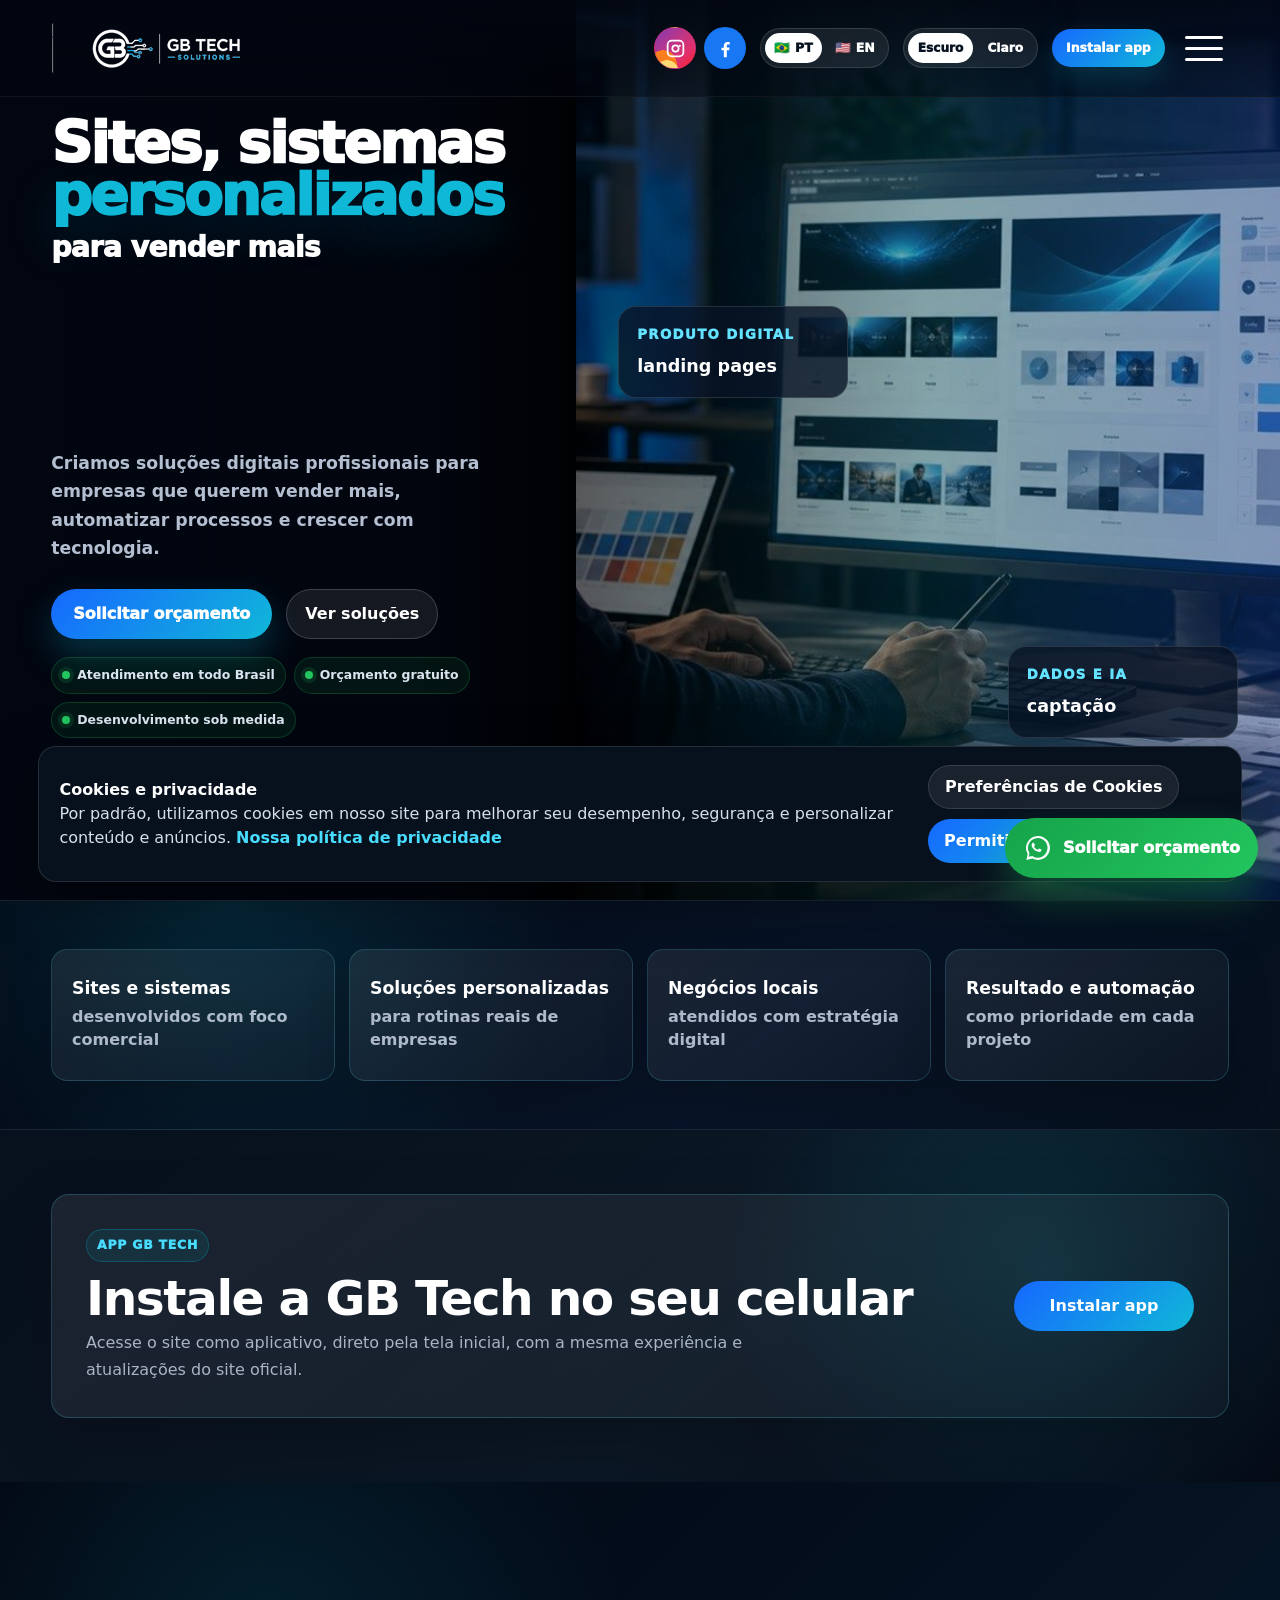
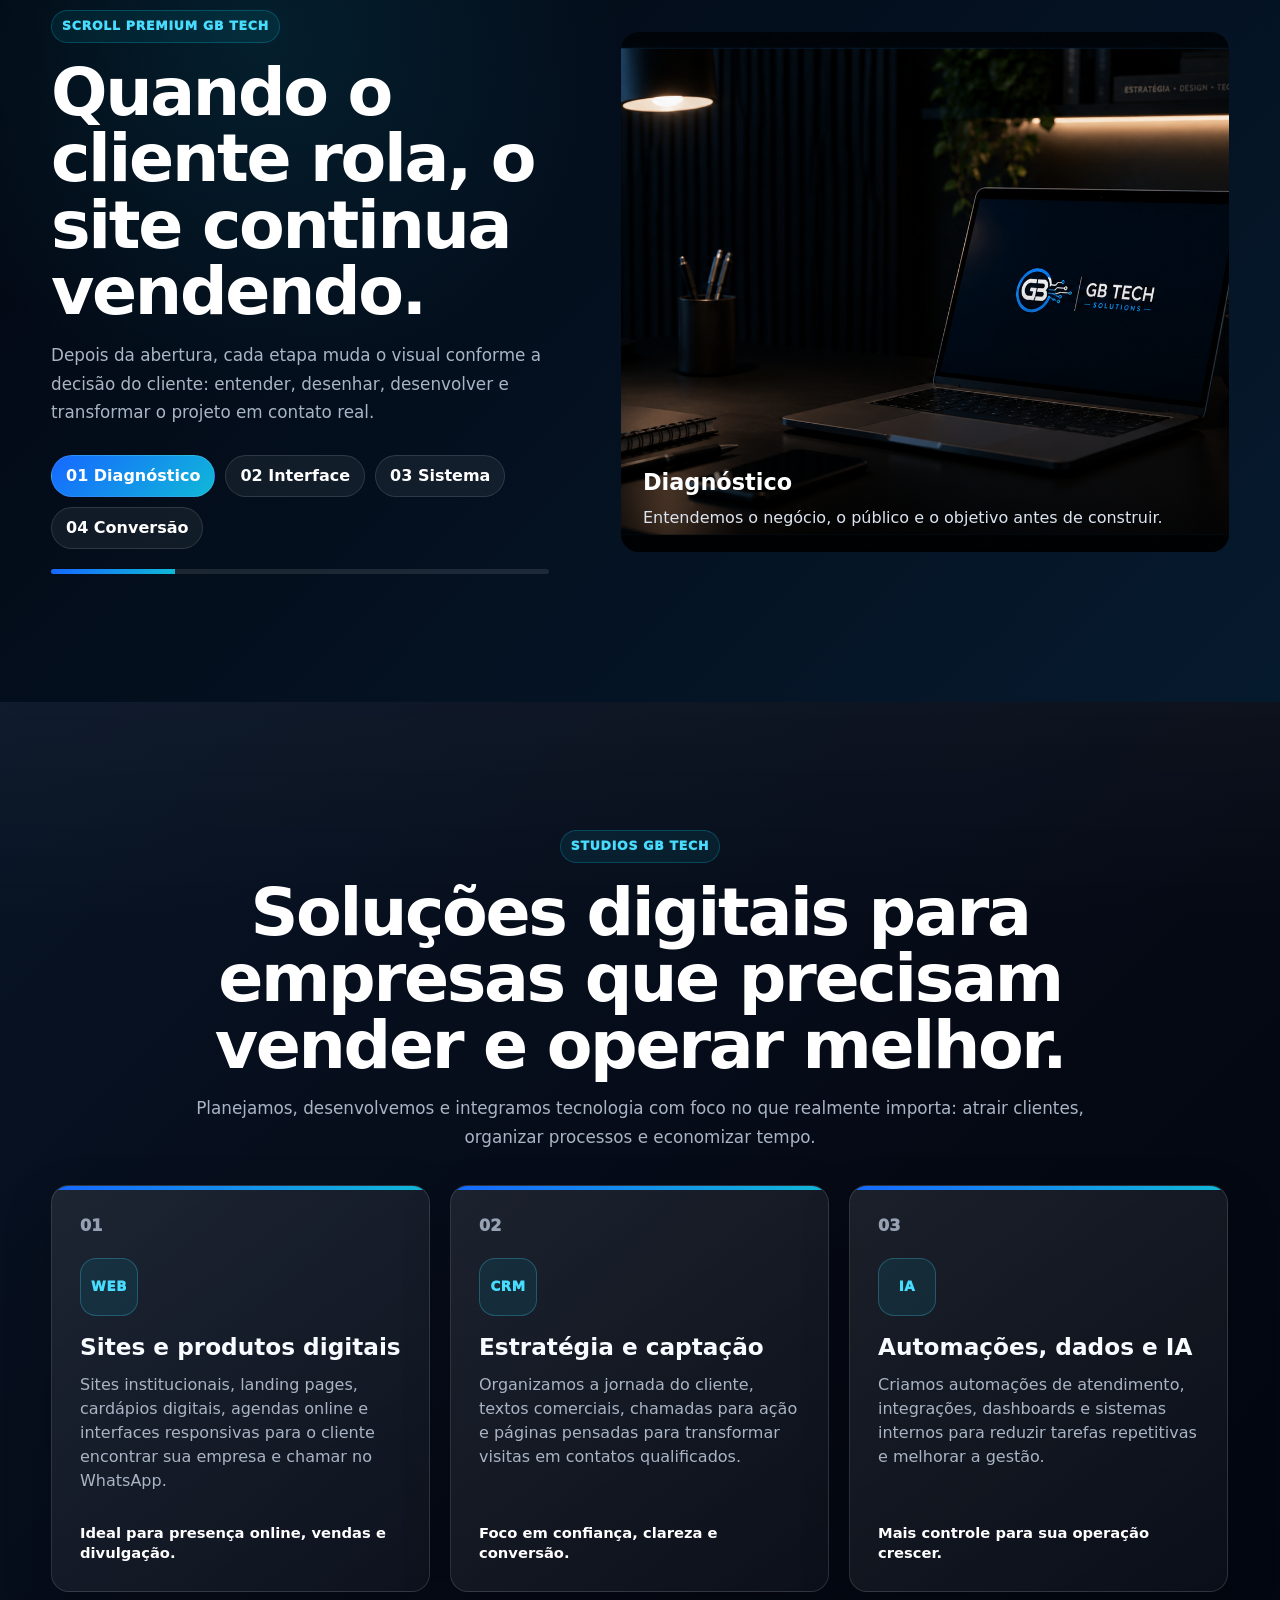
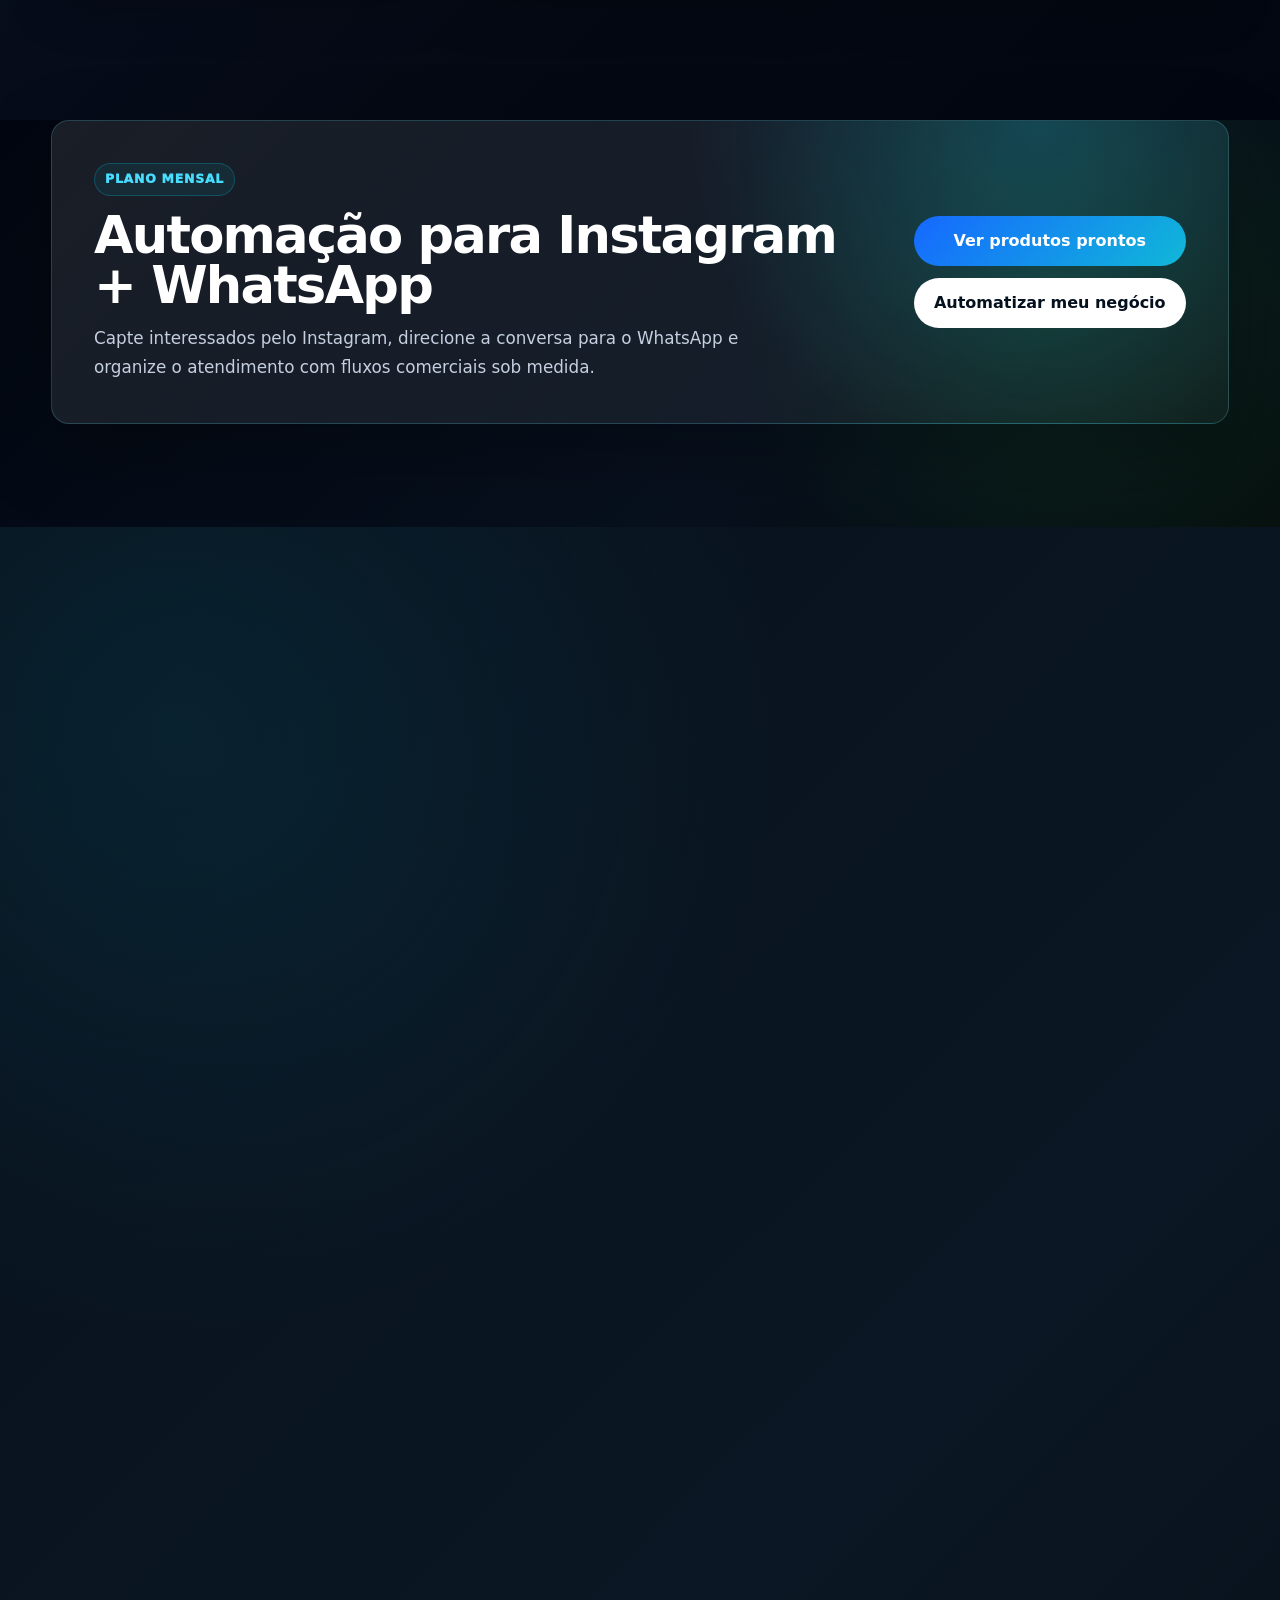
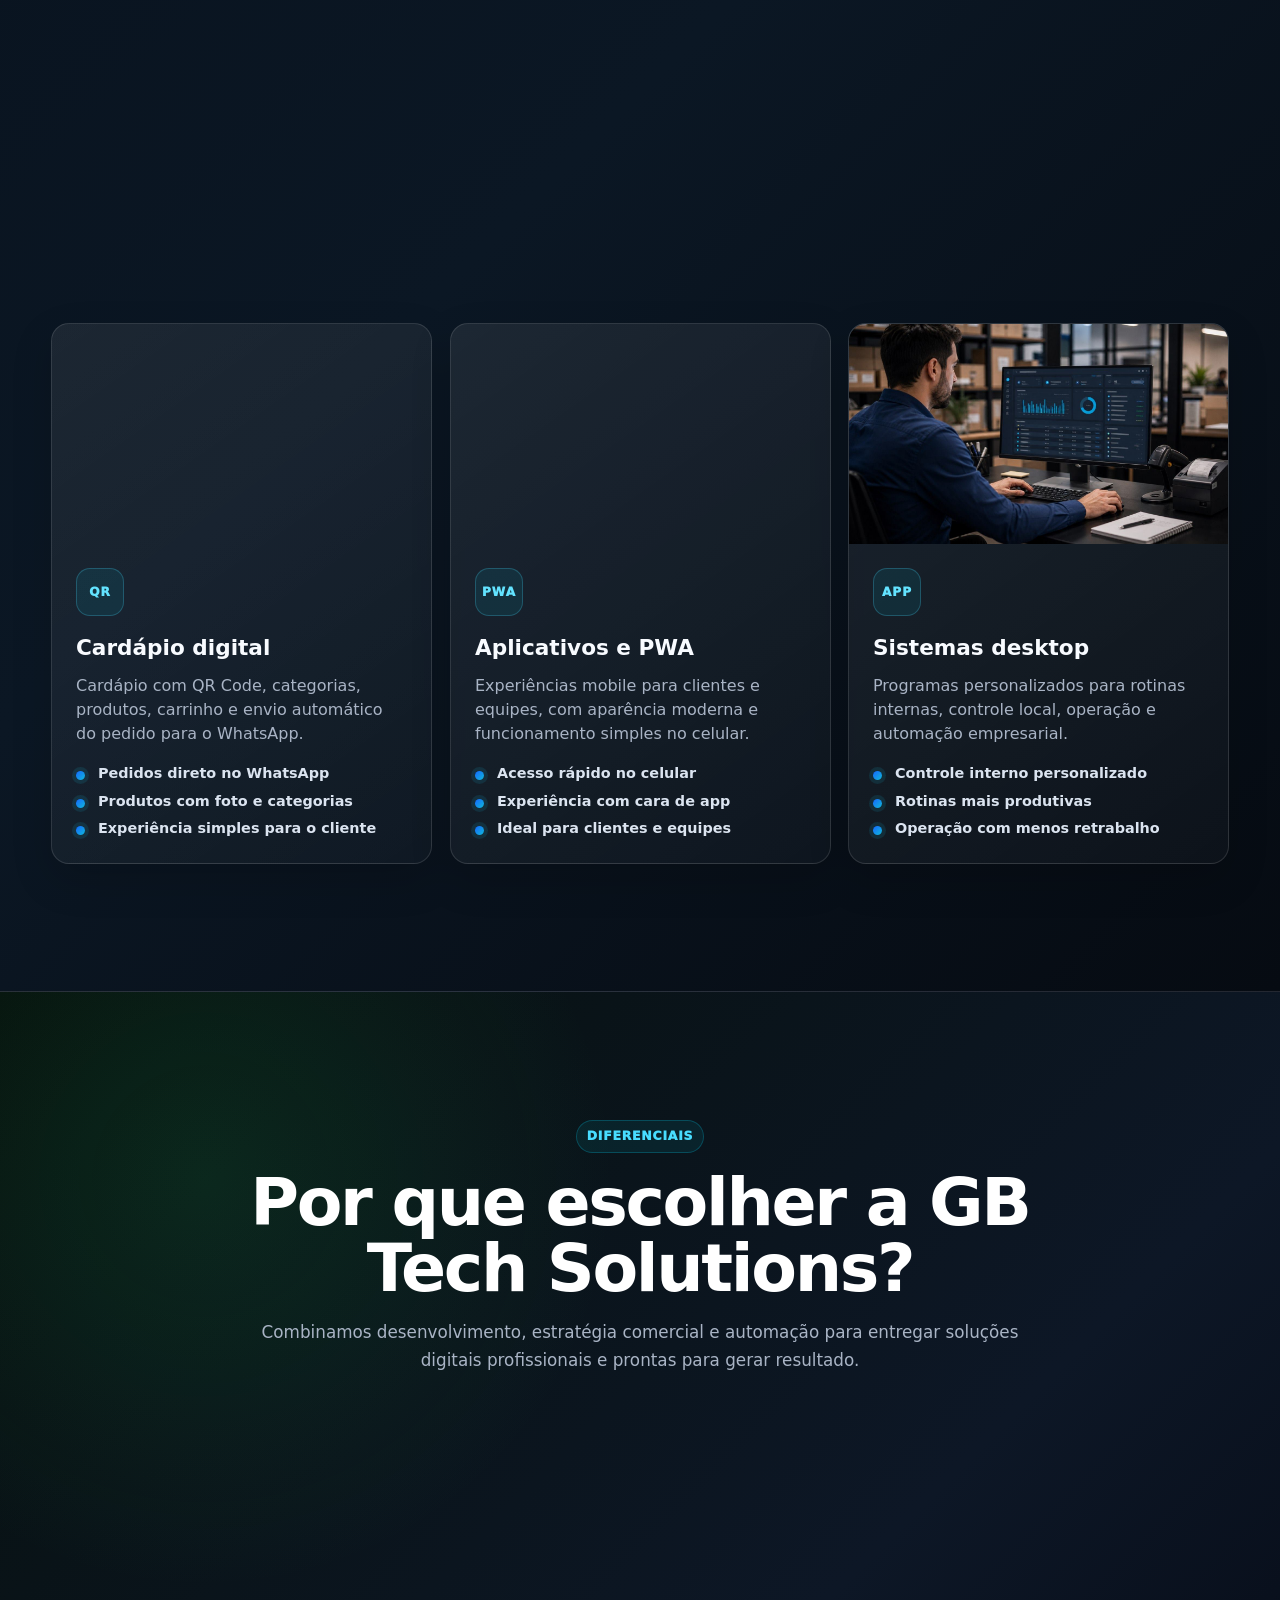
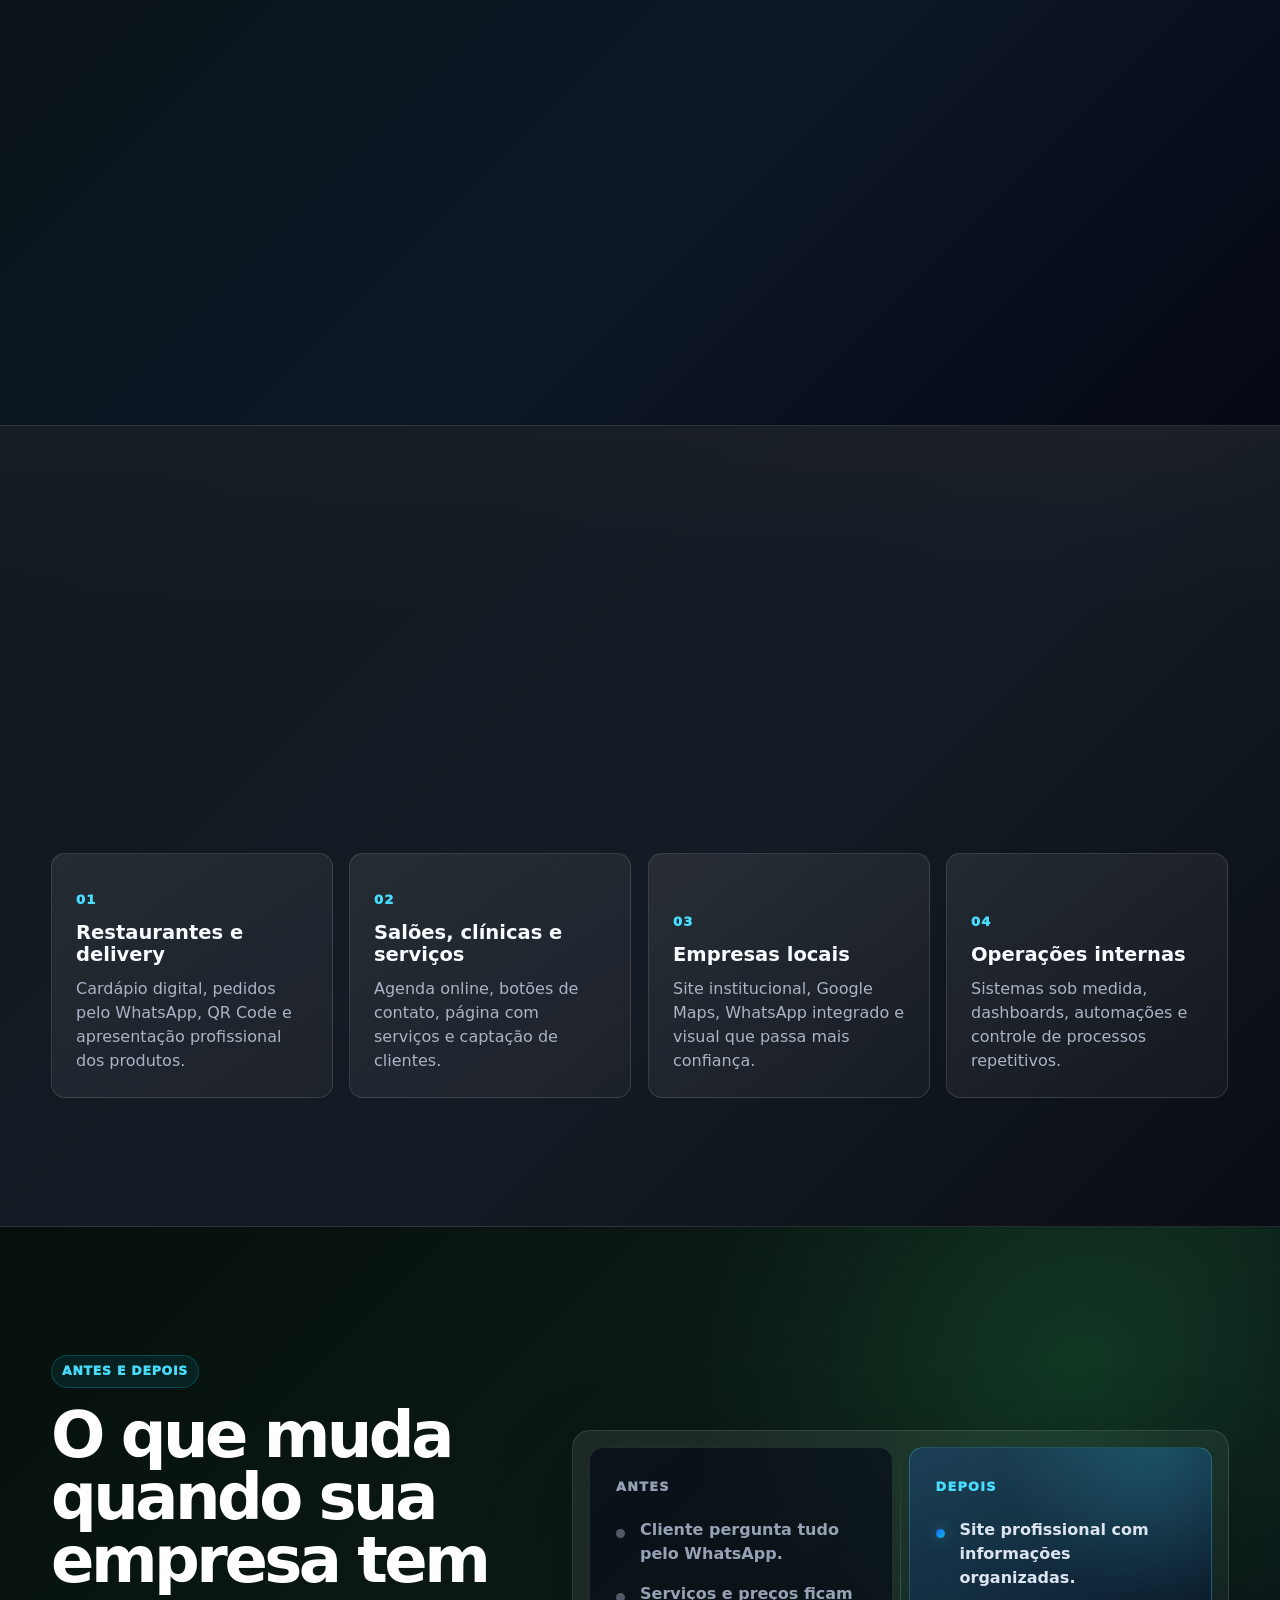
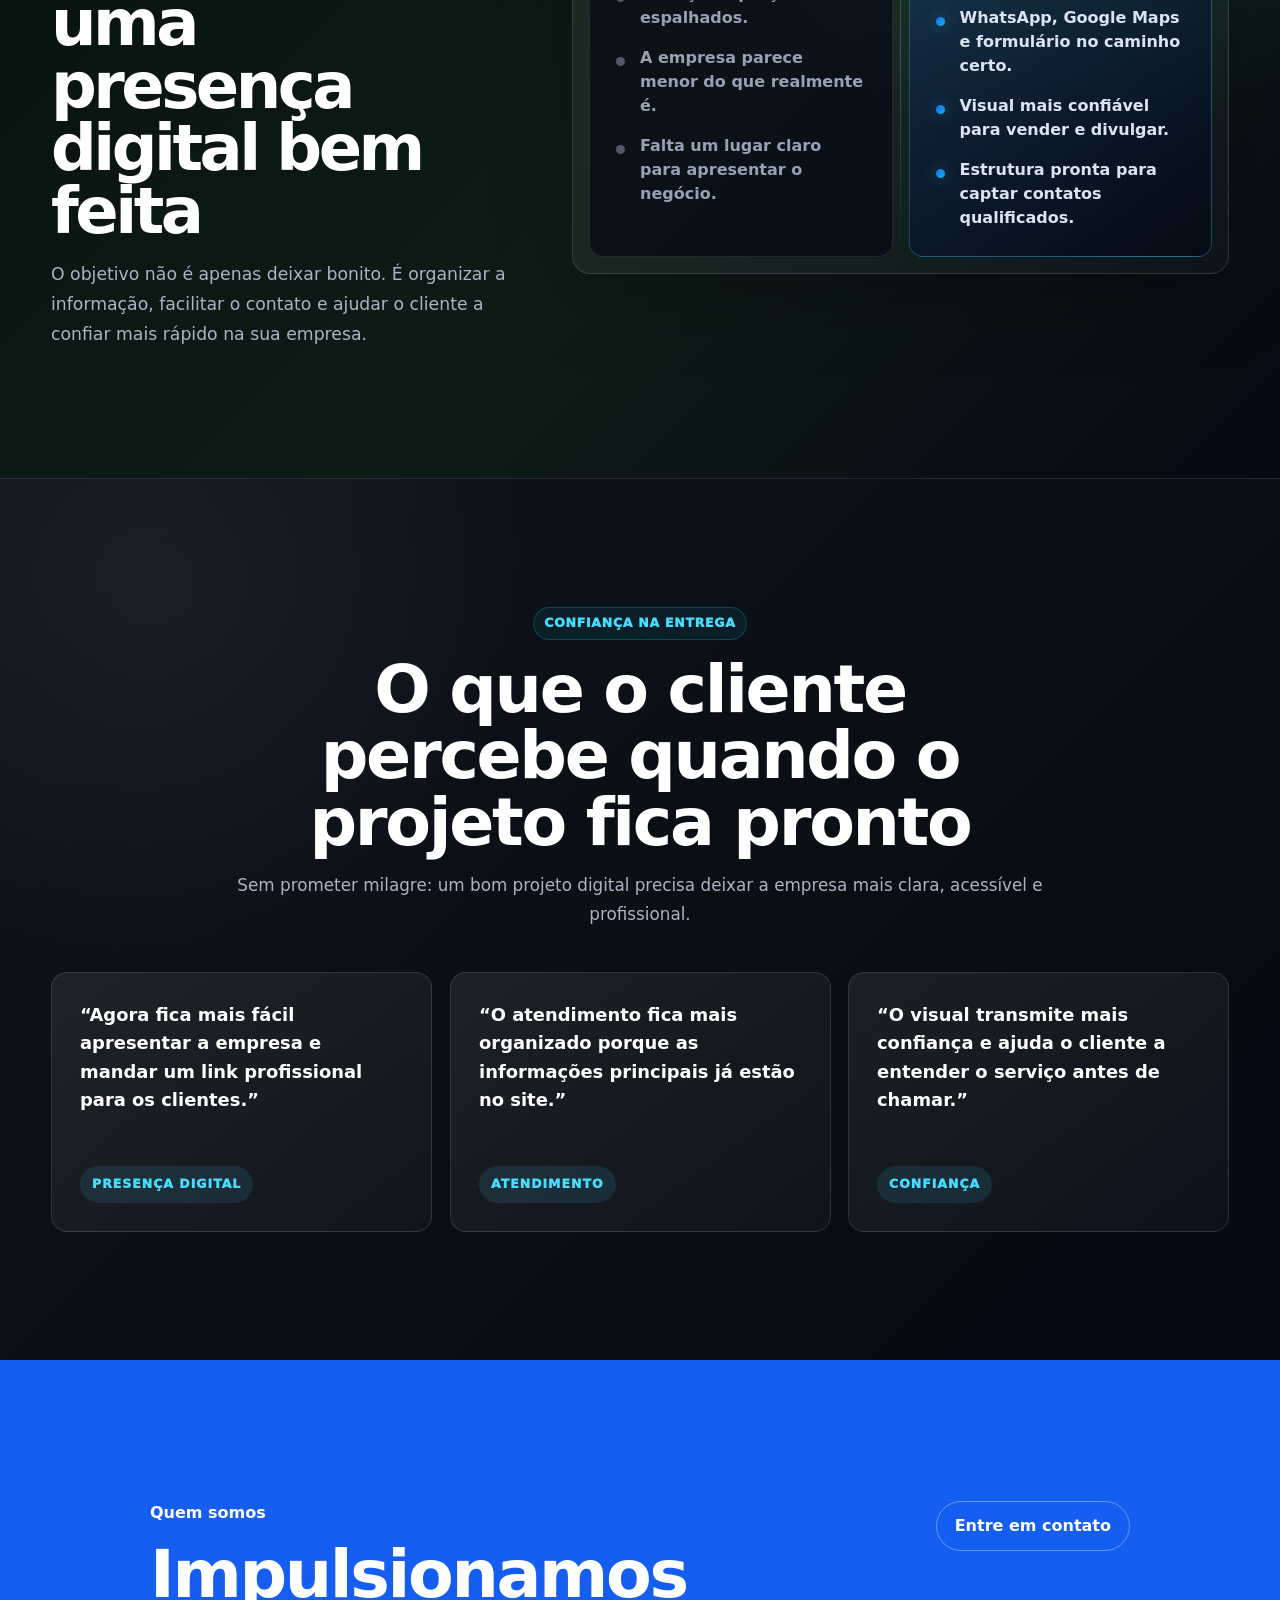
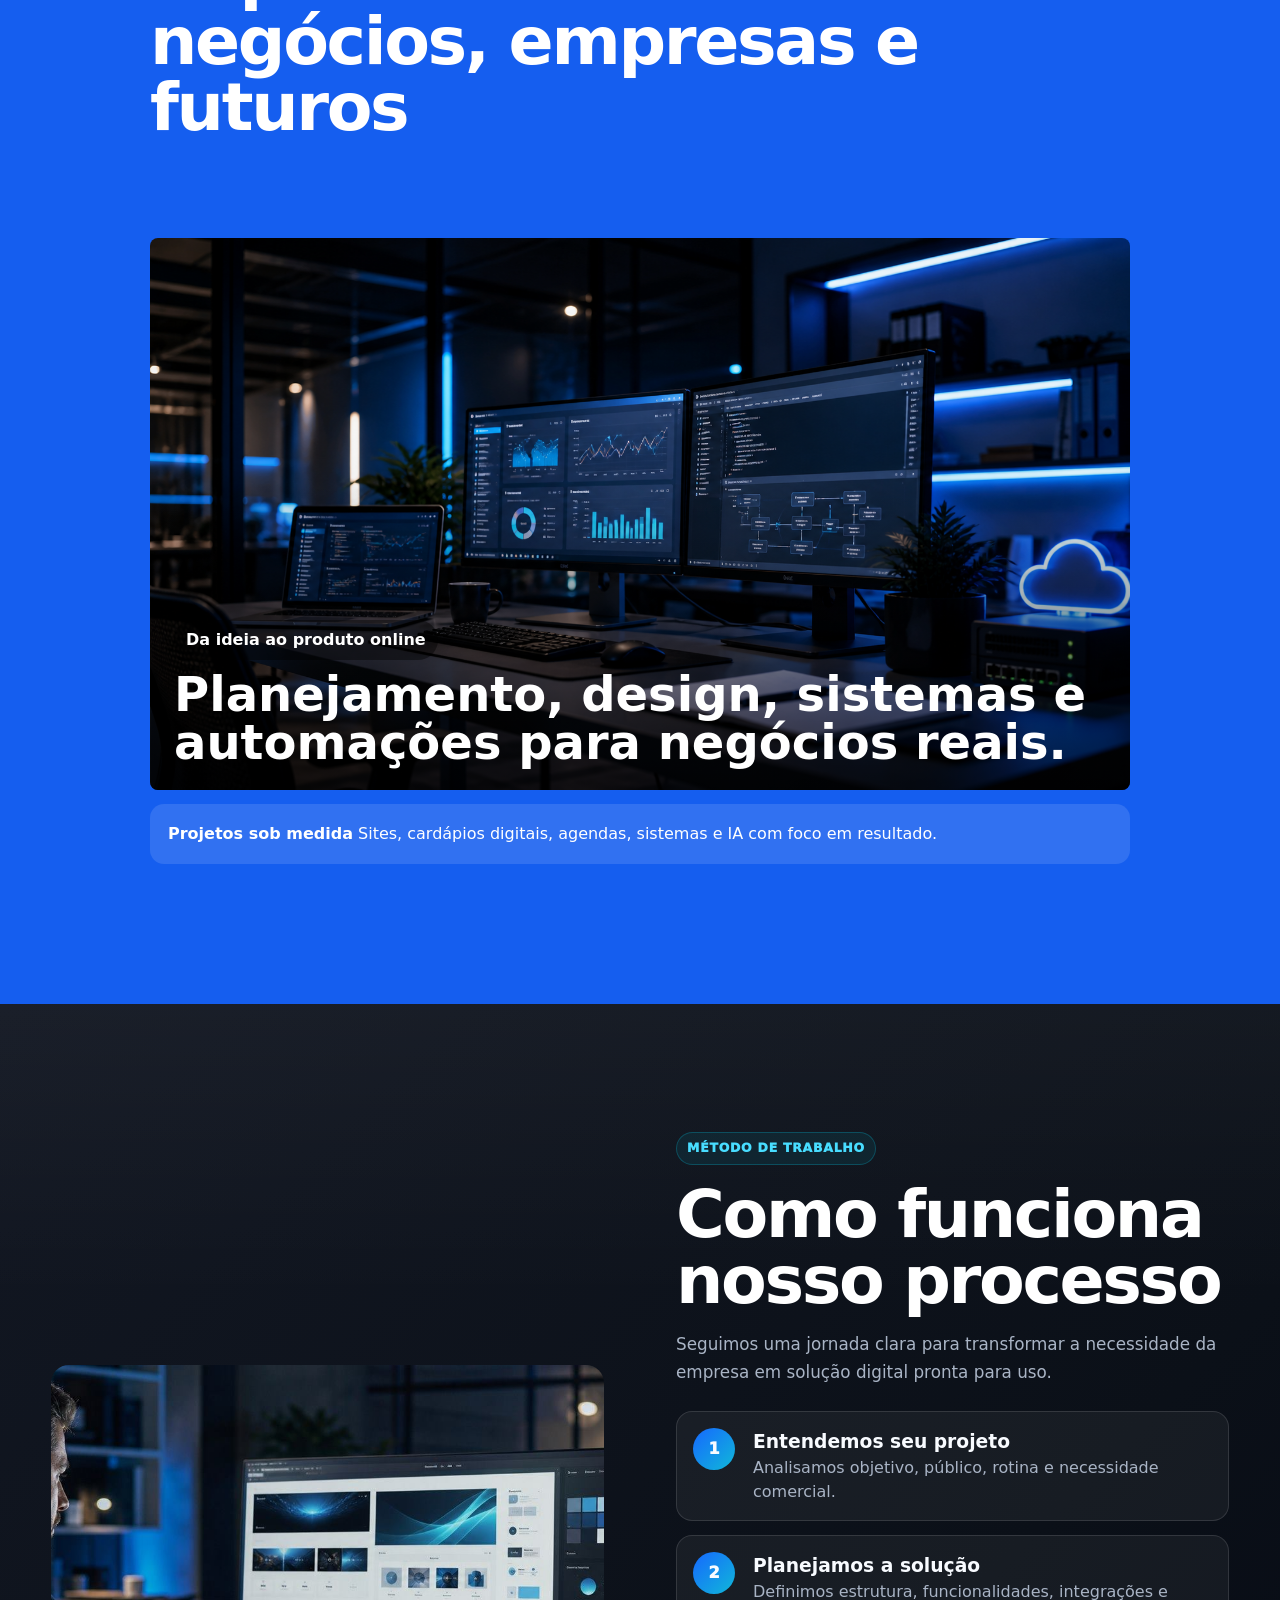
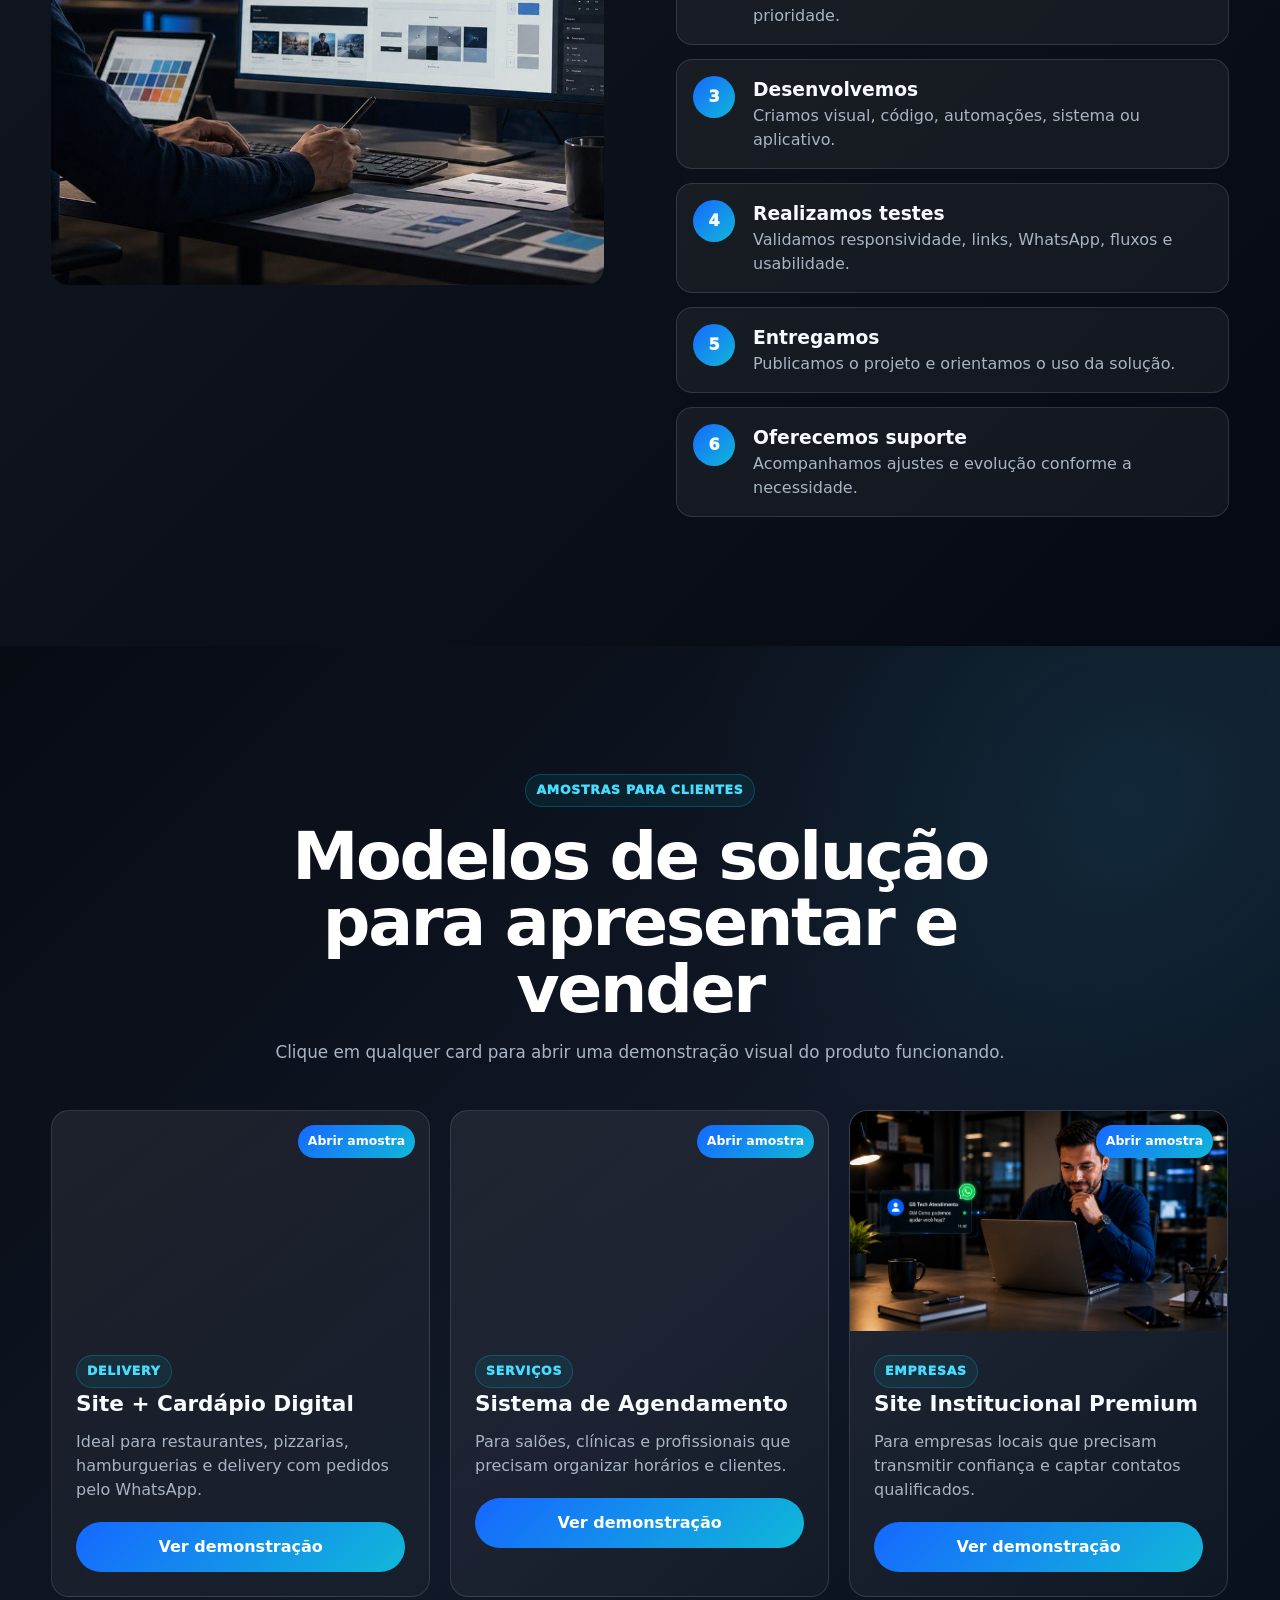
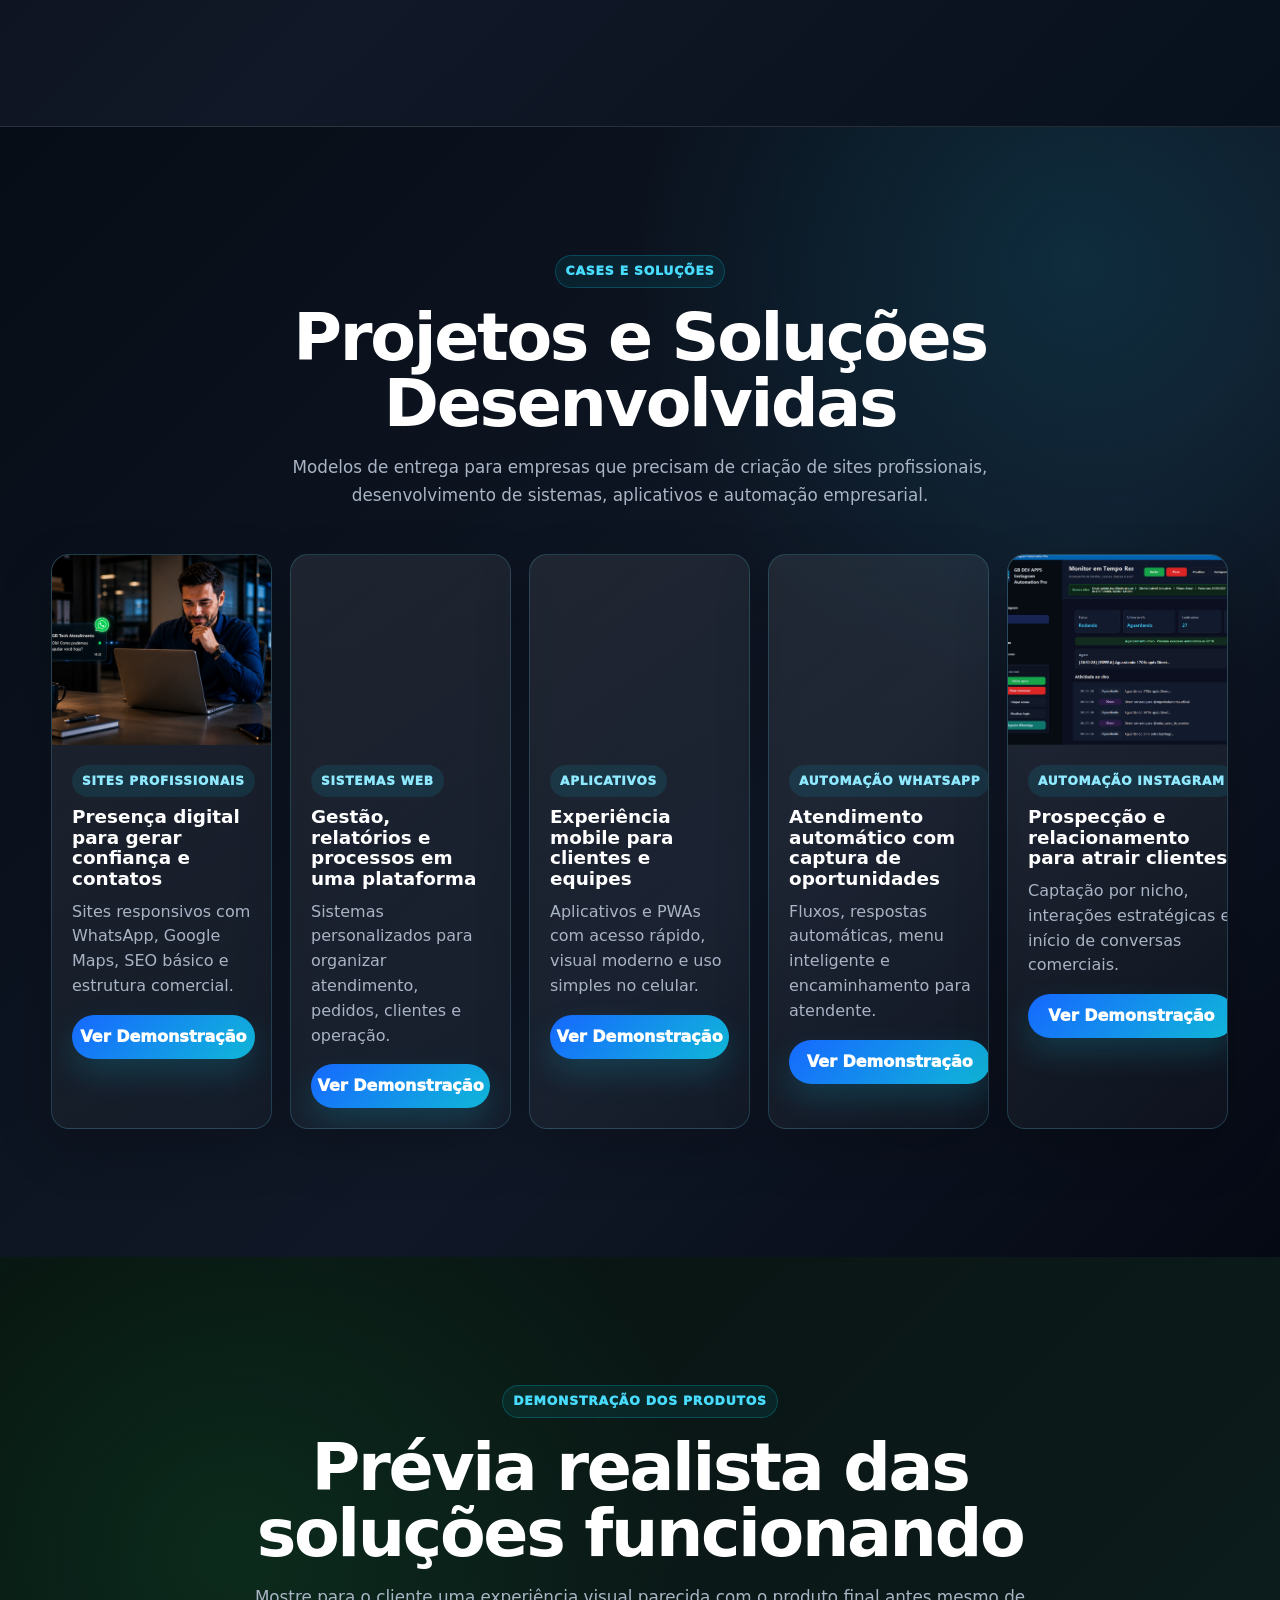
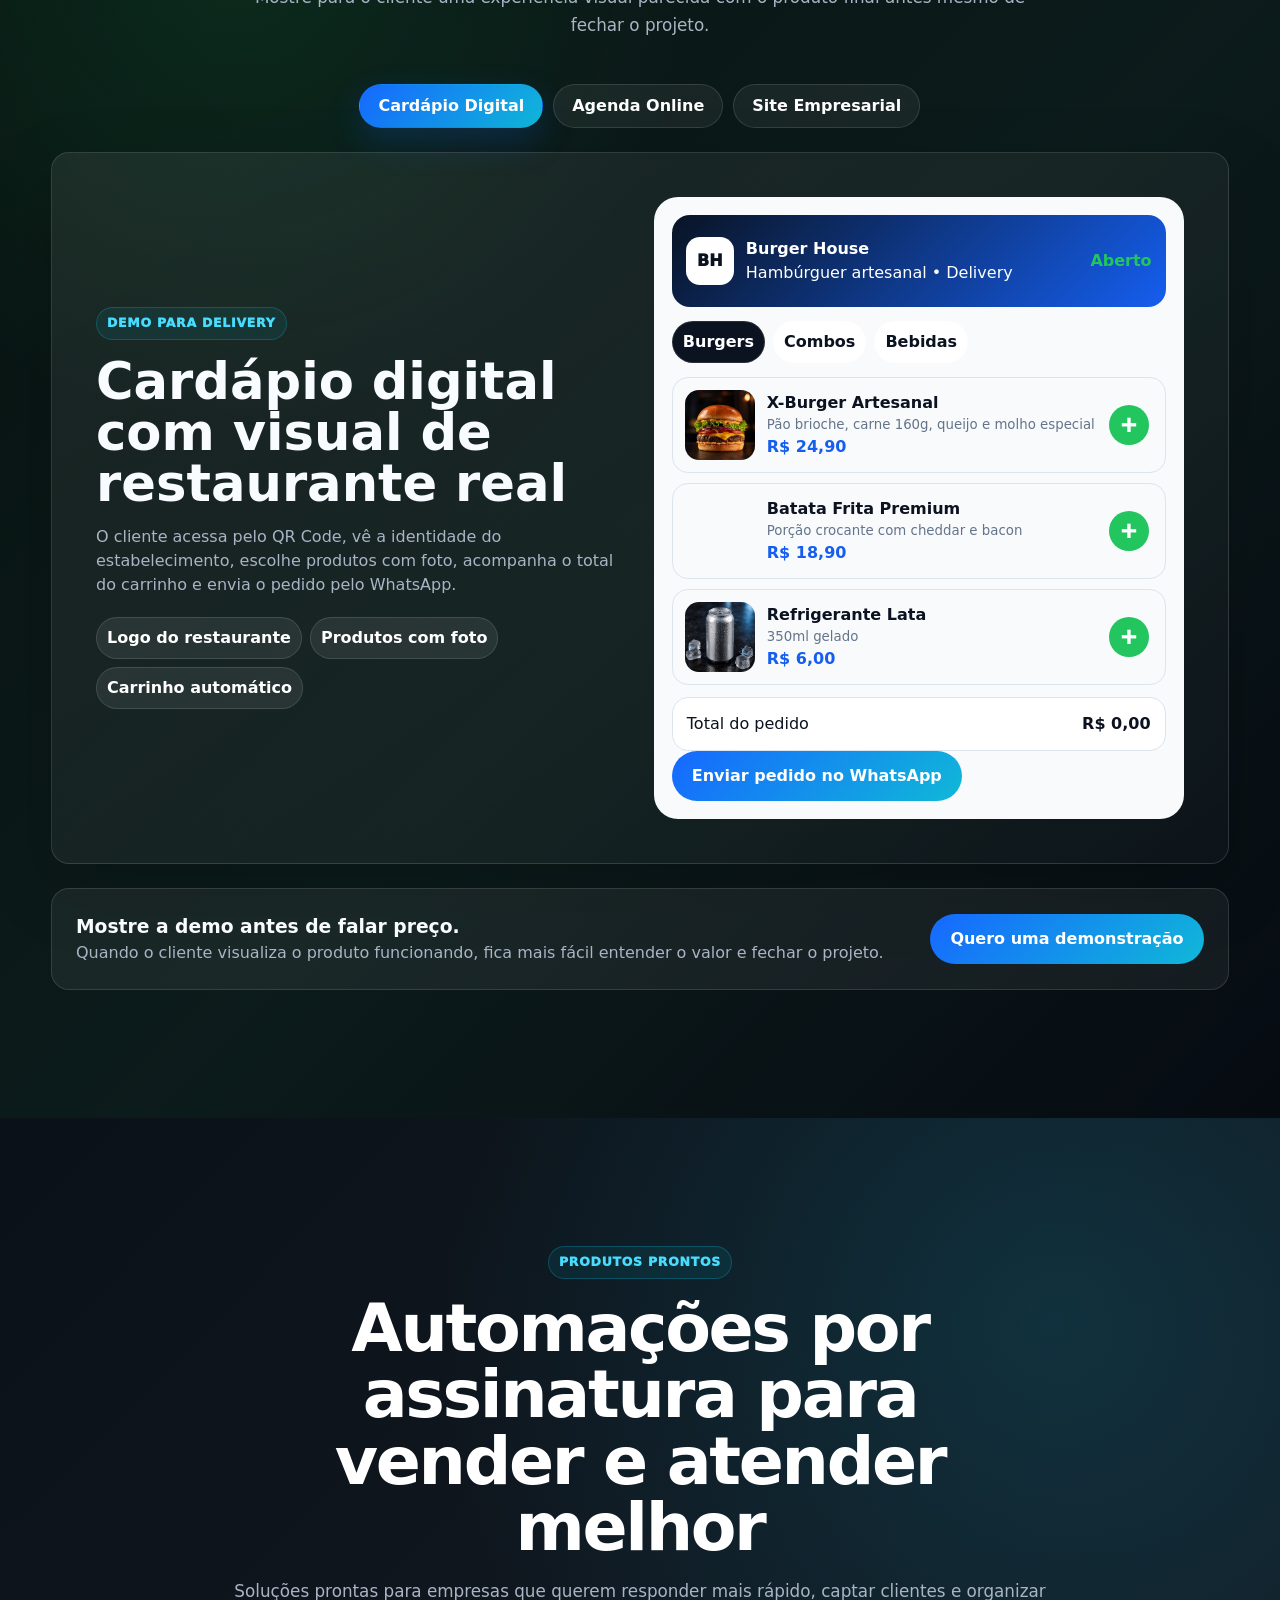
==== commit 0c1168b9: "update" ====
--- a/index.html
+++ b/index.html
@@ -139,9 +139,9 @@
       <div class="io-right-panel" aria-label="Vídeo tecnológico com cortes no topo">
         <!-- Midia do topo: o video entra quando estiver pronto; a imagem local fica apenas como plano B. -->
         <div class="io-video-cut io-cut-one">
-          <img class="io-video-fallback" src="assets/img/fluxo-02-design-interface.jpg" alt="" aria-hidden="true" fetchpriority="high" decoding="async">
-          <video muted loop playsinline preload="metadata" poster="assets/img/fluxo-02-design-interface.jpg">
-            <source data-src="https://videos.pexels.com/video-files/3209828/3209828-uhd_2560_1440_25fps.mp4" type="video/mp4" />
+          <img class="io-video-fallback" src="assets/img/fluxo-02-design-interface.jpg" alt="" aria-hidden="true" loading="lazy" decoding="async">
+          <video muted loop playsinline autoplay preload="auto" poster="assets/img/fluxo-02-design-interface.jpg">
+            <source src="https://videos.pexels.com/video-files/3209828/3209828-uhd_2560_1440_25fps.mp4" type="video/mp4" />
           </video>
         </div>
         <div class="io-video-cut io-cut-two">
@@ -423,6 +423,24 @@
       </div>
     </section>
 
+    <section class="differentials-section" aria-label="Diferenciais da GB Tech Solutions">
+      <div class="container">
+        <div class="section-title reveal">
+          <span class="kicker">Diferenciais</span>
+          <h2>Por que escolher a GB Tech Solutions?</h2>
+          <p>Combinamos desenvolvimento, estratégia comercial e automação para entregar soluções digitais profissionais e prontas para gerar resultado.</p>
+        </div>
+        <div class="differentials-grid">
+          <article class="differential-card reveal"><span>⚡</span><h3>Desenvolvimento rápido</h3><p>Processo direto, comunicação clara e foco no que gera impacto.</p></article>
+          <article class="differential-card reveal"><span>🔒</span><h3>Soluções seguras</h3><p>Estrutura organizada, boas práticas e cuidado com dados do negócio.</p></article>
+          <article class="differential-card reveal"><span>📱</span><h3>Compatível com celular</h3><p>Layouts responsivos para funcionar bem em mobile, tablet e desktop.</p></article>
+          <article class="differential-card reveal"><span>🤖</span><h3>Automações inteligentes</h3><p>Fluxos para WhatsApp, Instagram, atendimento e processos internos.</p></article>
+          <article class="differential-card reveal"><span>🛠️</span><h3>Suporte contínuo</h3><p>Orientação após a entrega e possibilidade de evolução do projeto.</p></article>
+          <article class="differential-card reveal"><span>🎯</span><h3>Projetos personalizados</h3><p>Soluções moldadas para o objetivo e a rotina real da empresa.</p></article>
+        </div>
+      </div>
+    </section>
+
     <section class="audience-section" id="publico">
       <div class="container">
         <div class="section-title reveal">
@@ -580,15 +598,17 @@
         <div class="reveal">
           <div class="kicker">Método de trabalho</div>
           <div class="section-title left">
-            <h2>Do primeiro contato até o projeto online.</h2>
-            <p>Seguimos um processo direto para entender, planejar, desenvolver e entregar com clareza.</p>
+            <h2>Como funciona nosso processo</h2>
+            <p>Seguimos uma jornada clara para transformar a necessidade da empresa em solução digital pronta para uso.</p>
           </div>
 
           <div class="steps">
-            <div class="step"><div class="num">1</div><div><h3>Diagnóstico</h3><p>Entendemos seu negócio, serviço, público e objetivo principal.</p></div></div>
-            <div class="step"><div class="num">2</div><div><h3>Estratégia</h3><p>Definimos a estrutura ideal: site, sistema, cardápio digital, app ou automação.</p></div></div>
-            <div class="step"><div class="num">3</div><div><h3>Desenvolvimento</h3><p>Criamos o visual, funcionalidades, integração com WhatsApp e recursos necessários.</p></div></div>
-            <div class="step"><div class="num">4</div><div><h3>Entrega e suporte</h3><p>Publicamos o projeto, ajustamos os detalhes finais e orientamos o uso.</p></div></div>
+            <div class="step"><div class="num">1</div><div><h3>Entendemos seu projeto</h3><p>Analisamos objetivo, público, rotina e necessidade comercial.</p></div></div>
+            <div class="step"><div class="num">2</div><div><h3>Planejamos a solução</h3><p>Definimos estrutura, funcionalidades, integrações e prioridade.</p></div></div>
+            <div class="step"><div class="num">3</div><div><h3>Desenvolvemos</h3><p>Criamos visual, código, automações, sistema ou aplicativo.</p></div></div>
+            <div class="step"><div class="num">4</div><div><h3>Realizamos testes</h3><p>Validamos responsividade, links, WhatsApp, fluxos e usabilidade.</p></div></div>
+            <div class="step"><div class="num">5</div><div><h3>Entregamos</h3><p>Publicamos o projeto e orientamos o uso da solução.</p></div></div>
+            <div class="step"><div class="num">6</div><div><h3>Oferecemos suporte</h3><p>Acompanhamos ajustes e evolução conforme a necessidade.</p></div></div>
           </div>
         </div>
       </div>
@@ -642,6 +662,39 @@
               <p>Para empresas locais que precisam transmitir confiança e captar contatos qualificados.</p>
               <button class="case-btn" type="button">Ver demonstração</button>
             </div>
+          </article>
+        </div>
+      </div>
+    </section>
+
+    <section class="featured-cases-section" aria-label="Projetos e soluções desenvolvidas">
+      <div class="container">
+        <div class="section-title reveal">
+          <span class="kicker">Cases e soluções</span>
+          <h2>Projetos e Soluções Desenvolvidas</h2>
+          <p>Modelos de entrega para empresas que precisam de criação de sites profissionais, desenvolvimento de sistemas, aplicativos e automação empresarial.</p>
+        </div>
+
+        <div class="featured-cases-grid">
+          <article class="featured-case-card reveal">
+            <img src="assets/img/produto-site-institucional.jpg" alt="Site profissional desenvolvido pela GB Tech Solutions" loading="lazy" decoding="async">
+            <div><span>Sites Profissionais</span><h3>Presença digital para gerar confiança e contatos</h3><p>Sites responsivos com WhatsApp, Google Maps, SEO básico e estrutura comercial.</p><a class="case-demo-link" href="#portfolio">Ver Demonstração</a></div>
+          </article>
+          <article class="featured-case-card reveal">
+            <img src="assets/img/fluxo-03-sistemas-automacoes.jpg" alt="Sistema web com dashboards e controle de dados" loading="lazy" decoding="async">
+            <div><span>Sistemas Web</span><h3>Gestão, relatórios e processos em uma plataforma</h3><p>Sistemas personalizados para organizar atendimento, pedidos, clientes e operação.</p><a class="case-demo-link" href="#portfolio">Ver Demonstração</a></div>
+          </article>
+          <article class="featured-case-card reveal">
+            <img src="assets/img/servico-apps-pwa.jpg" alt="Aplicativo e PWA desenvolvido para empresas" loading="lazy" decoding="async">
+            <div><span>Aplicativos</span><h3>Experiência mobile para clientes e equipes</h3><p>Aplicativos e PWAs com acesso rápido, visual moderno e uso simples no celular.</p><a class="case-demo-link" href="#produtos-prontos">Ver Demonstração</a></div>
+          </article>
+          <article class="featured-case-card reveal">
+            <img src="assets/img/WhatsApp/whtat_001.jpg" alt="Automação WhatsApp para atendimento empresarial" loading="lazy" decoding="async">
+            <div><span>Automação WhatsApp</span><h3>Atendimento automático com captura de oportunidades</h3><p>Fluxos, respostas automáticas, menu inteligente e encaminhamento para atendente.</p><a class="case-demo-link" href="#produtos-prontos">Ver Demonstração</a></div>
+          </article>
+          <article class="featured-case-card reveal">
+            <img src="assets/img/ist/ist_001.jpg" alt="Automação Instagram para captação de leads" loading="lazy" decoding="async">
+            <div><span>Automação Instagram</span><h3>Prospecção e relacionamento para atrair clientes</h3><p>Captação por nicho, interações estratégicas e início de conversas comerciais.</p><a class="case-demo-link" href="#produtos-prontos">Ver Demonstração</a></div>
           </article>
         </div>
       </div>
@@ -924,6 +977,12 @@
 </section>
 
 <section class="pricing" id="planos">
+      <div class="container authority-banner reveal" aria-label="Autoridade GB Tech Solutions">
+        <span>+ Soluções Digitais</span>
+        <span>+ Desenvolvimento Sob Medida</span>
+        <span>+ Atendimento em Todo Brasil</span>
+        <span>+ Suporte Especializado</span>
+      </div>
       <div class="container">
         <div class="section-title reveal">
           <div class="kicker">Investimento inicial</div>
@@ -933,7 +992,7 @@
 
         <div class="pricing-grid">
           <div class="price-card reveal"><span class="plan-badge subtle">Entrada rápida</span><h3>Landing Page</h3><p>Para divulgar um serviço, produto, campanha ou captação de clientes com foco em conversão.</p><div class="price">R$ 597</div><ul class="features"><li>Página única profissional</li><li>Design responsivo</li><li>Botão para WhatsApp</li><li>Texto comercial básico</li><li>Entrega pronta para divulgação</li></ul><a class="btn btn-white" href="https://wa.me/5521965829441?text=Olá!%20Tenho%20interesse%20em%20uma%20Landing%20Page." target="_blank">Quero um orçamento</a></div>
-          <div class="price-card featured reveal"><span class="plan-badge">Recomendado</span><h3>Site Profissional</h3><p>Para empresas que precisam passar confiança, aparecer no Google e vender melhor online.</p><div class="price">R$ 997</div><ul class="features"><li>Até 5 seções estratégicas</li><li>WhatsApp integrado</li><li>Google Maps</li><li>Formulário de contato</li><li>SEO básico</li><li>Layout comercial premium</li></ul><a class="btn" href="https://wa.me/5521965829441?text=Olá!%20Quero%20um%20Site%20Profissional%20com%20a%20GB%20Tech%20Solutions." target="_blank">Falar com especialista</a></div>
+          <div class="price-card featured reveal"><span class="plan-badge">Mais Procurado</span><h3>Site Profissional</h3><p>Para empresas que precisam passar confiança, aparecer no Google e vender melhor online.</p><div class="price">R$ 997</div><ul class="features"><li>Até 5 seções estratégicas</li><li>WhatsApp integrado</li><li>Google Maps</li><li>Formulário de contato</li><li>SEO básico</li><li>Layout comercial premium</li></ul><a class="btn" href="https://wa.me/5521965829441?text=Olá!%20Quero%20um%20Site%20Profissional%20com%20a%20GB%20Tech%20Solutions." target="_blank">Falar com especialista</a></div>
           <div class="price-card reveal"><span class="plan-badge subtle">Projeto personalizado</span><h3>Sistema Sob Medida</h3><p>Para empresas que precisam automatizar processos ou criar uma plataforma própria.</p><div class="price">A partir de R$ 3.000</div><ul class="features"><li>Painel administrativo</li><li>Login e banco de dados</li><li>Funcionalidades personalizadas</li><li>Integrações</li><li>Suporte técnico</li><li>Automação de rotinas internas</li></ul><a class="btn btn-white" href="https://wa.me/5521965829441?text=Olá!%20Quero%20um%20orçamento%20para%20sistema%20sob%20medida." target="_blank">Solicitar demonstração</a></div>
         </div>
       </div>
@@ -1283,7 +1342,6 @@
       <span>Solicitar orçamento</span>
     </button>
   </div>
-
   <div class="cookie-consent" id="cookieConsent" role="dialog" aria-live="polite" aria-label="Aviso de cookies">
     <div class="cookie-copy">
       <strong>Cookies e privacidade</strong>
--- a/css/style.css
+++ b/css/style.css
@@ -1360,7 +1360,7 @@
   grid-template-columns:repeat(3,1fr);
   gap:20px;
 }
-.case{cursor:pointer}
+.case{position:relative;cursor:pointer}
 .case-img{position:relative}
 .open-badge{
   position:absolute;
@@ -1374,6 +1374,129 @@
   font-weight:900;
 }
 .case-btn{width:100%;margin-top:20px}
+.case::after{
+  content:"";
+  position:absolute;
+  inset:0;
+  pointer-events:none;
+  background:linear-gradient(180deg,transparent 45%,rgba(16,184,216,.18));
+  opacity:0;
+  transition:opacity .25s ease;
+}
+.case:hover::after{opacity:1}
+.case:hover .case-btn{
+  background:linear-gradient(135deg,var(--blue),var(--cyan));
+  color:#fff;
+  box-shadow:0 16px 36px rgba(16,184,216,.25);
+}
+
+.featured-cases-section,.differentials-section{
+  padding:clamp(78px,10vw,132px) 0;
+  border-top:1px solid var(--line);
+}
+.featured-cases-section{
+  background:radial-gradient(circle at 84% 12%,rgba(16,184,216,.14),transparent 30%),linear-gradient(135deg,#070d16,#101827 62%,#050914);
+}
+.featured-cases-grid{
+  display:grid;
+  grid-template-columns:repeat(5,minmax(220px,1fr));
+  gap:18px;
+}
+.featured-case-card{
+  position:relative;
+  min-height:430px;
+  display:grid;
+  grid-template-rows:190px 1fr;
+  overflow:hidden;
+  border:1px solid rgba(99,227,255,.18);
+  border-radius:18px;
+  background:linear-gradient(145deg,rgba(255,255,255,.08),rgba(255,255,255,.028));
+  box-shadow:0 20px 54px rgba(0,0,0,.2);
+  transition:transform .25s ease,border-color .25s ease,box-shadow .25s ease;
+}
+.featured-case-card:hover{
+  transform:translateY(-6px);
+  border-color:rgba(99,227,255,.36);
+  box-shadow:0 28px 80px rgba(0,0,0,.3);
+}
+.featured-case-card img{
+  width:100%;
+  height:100%;
+  object-fit:cover;
+  transition:transform .35s ease,filter .35s ease;
+}
+.featured-case-card:hover img{
+  transform:scale(1.06);
+  filter:saturate(1.12) contrast(1.06);
+}
+.featured-case-card div{
+  display:grid;
+  align-content:start;
+  gap:10px;
+  padding:20px;
+}
+.featured-case-card span{
+  width:max-content;
+  padding:7px 10px;
+  border-radius:999px;
+  color:#8fe9ff;
+  background:rgba(16,184,216,.12);
+  font-size:.76rem;
+  font-weight:950;
+  letter-spacing:.06em;
+  text-transform:uppercase;
+}
+.featured-case-card h3{color:#fff;font-size:1.15rem;line-height:1.12}
+.featured-case-card p{color:var(--muted);line-height:1.55}
+.case-demo-link{
+  position:relative;
+  align-self:end;
+  width:100%;
+  min-height:44px;
+  display:inline-flex;
+  align-items:center;
+  justify-content:center;
+  margin-top:6px;
+  border-radius:999px;
+  color:#fff;
+  background:linear-gradient(135deg,var(--blue),var(--cyan));
+  font-weight:950;
+  overflow:hidden;
+  box-shadow:0 14px 32px rgba(16,184,216,.2);
+  transition:transform .22s ease,box-shadow .22s ease,filter .22s ease;
+}
+.case-demo-link:hover{
+  transform:translateY(-2px);
+  box-shadow:0 20px 44px rgba(16,184,216,.28);
+  filter:saturate(1.08);
+}
+.differentials-section{
+  background:radial-gradient(circle at 16% 18%,rgba(34,197,94,.12),transparent 30%),linear-gradient(135deg,#06100d,#0d1726 62%,#050914);
+}
+.differentials-grid{
+  display:grid;
+  grid-template-columns:repeat(3,minmax(0,1fr));
+  gap:18px;
+}
+.differential-card{
+  min-height:230px;
+  display:grid;
+  align-content:start;
+  gap:12px;
+  padding:24px;
+  border:1px solid var(--line);
+  border-radius:18px;
+  background:linear-gradient(145deg,rgba(255,255,255,.08),rgba(255,255,255,.028));
+  transition:transform .22s ease,border-color .22s ease,box-shadow .22s ease;
+}
+.differential-card:hover{
+  transform:translateY(-5px);
+  border-color:rgba(99,227,255,.34);
+  box-shadow:0 24px 64px rgba(0,0,0,.24);
+}
+.differential-card span{font-size:2rem}
+.differential-card h3{color:#fff;font-size:1.25rem}
+.differential-card p{color:var(--muted);line-height:1.6}
 .demo-tabs{display:flex;justify-content:center;gap:10px;flex-wrap:wrap;margin-bottom:24px}
 .demo-tab{
   min-height:44px;
@@ -1963,11 +2086,60 @@
 }
 .price-card{padding:28px}
 .price-card.featured{
+  position:relative;
+  transform:translateY(-8px);
   border-color:rgba(16,184,216,.55);
   background:
     radial-gradient(circle at 20% 0%,rgba(16,184,216,.22),transparent 34%),
     linear-gradient(145deg,rgba(21,94,239,.22),rgba(255,255,255,.04));
-  box-shadow:0 22px 62px rgba(16,184,216,.12);
+  box-shadow:0 30px 90px rgba(16,184,216,.18),0 0 0 1px rgba(99,227,255,.12) inset;
+}
+.price-card.featured::after{
+  content:"";
+  position:absolute;
+  inset:-1px;
+  z-index:-1;
+  border-radius:inherit;
+  background:linear-gradient(135deg,rgba(21,94,239,.42),rgba(16,184,216,.42),transparent 62%);
+  filter:blur(18px);
+  opacity:.42;
+}
+.price-card.featured .btn{
+  box-shadow:0 18px 40px rgba(16,184,216,.25);
+}
+.authority-banner{
+  display:grid;
+  grid-template-columns:repeat(4,minmax(0,1fr));
+  gap:14px;
+  margin-bottom:34px;
+  padding:14px;
+  border:1px solid rgba(99,227,255,.16);
+  border-radius:22px;
+  background:
+    radial-gradient(circle at 12% 20%,rgba(16,184,216,.22),transparent 32%),
+    linear-gradient(135deg,rgba(255,255,255,.08),rgba(255,255,255,.028));
+  box-shadow:0 24px 70px rgba(0,0,0,.2);
+}
+.authority-banner span{
+  min-height:78px;
+  display:flex;
+  align-items:center;
+  justify-content:center;
+  text-align:center;
+  padding:16px;
+  border:1px solid rgba(255,255,255,.1);
+  border-radius:16px;
+  color:#fff;
+  background:rgba(3,10,22,.55);
+  font-weight:950;
+  line-height:1.18;
+  box-shadow:0 12px 30px rgba(0,0,0,.12);
+  transition:transform .22s ease,border-color .22s ease,background .22s ease;
+}
+.authority-banner span:hover{
+  transform:translateY(-3px);
+  border-color:rgba(99,227,255,.34);
+  background:rgba(16,184,216,.12);
 }
 .plan-badge{
   display:inline-flex;
@@ -2373,6 +2545,23 @@
 @keyframes whatsappPulse{
   0%,100%{transform:translateY(0);box-shadow:0 18px 38px rgba(34,197,94,.32)}
   50%{transform:translateY(-3px);box-shadow:0 24px 52px rgba(34,197,94,.42)}
+}
+.case-demo-link::after{
+  content:"";
+  position:absolute;
+  top:-35%;
+  bottom:-35%;
+  left:-45%;
+  width:38%;
+  transform:skewX(-18deg);
+  background:linear-gradient(90deg,transparent,rgba(255,255,255,.32),transparent);
+  opacity:.7;
+  animation:buttonSheen 4.8s ease-in-out infinite;
+}
+@keyframes buttonSheen{
+  0%,68%{left:-52%;opacity:0}
+  78%{opacity:.75}
+  100%{left:118%;opacity:0}
 }
 .cookie-consent{
   position:fixed;
@@ -2652,6 +2841,8 @@
 html[data-theme="light"] .whatsapp-automation-highlight,
 html[data-theme="light"] .automation-comparison-section,
 html[data-theme="light"] .founder-section,
+html[data-theme="light"] .featured-cases-section,
+html[data-theme="light"] .differentials-section,
 html[data-theme="light"] .location-section{
   background:
     radial-gradient(circle at 85% 10%,rgba(16,184,216,.12),transparent 30%),
@@ -2676,6 +2867,10 @@
 html[data-theme="light"] .tech-pill,
 html[data-theme="light"] .comparison-card,
 html[data-theme="light"] .whatsapp-automation-card,
+html[data-theme="light"] .featured-case-card,
+html[data-theme="light"] .differential-card,
+html[data-theme="light"] .authority-banner,
+html[data-theme="light"] .authority-banner span,
 html[data-theme="light"] .location-details span,
 html[data-theme="light"] .location-map{
   border-color:rgba(15,23,42,.12);
@@ -2701,6 +2896,9 @@
 html[data-theme="light"] .comparison-card h3,
 html[data-theme="light"] .founder-copy h2,
 html[data-theme="light"] .whatsapp-automation-copy h2,
+html[data-theme="light"] .featured-case-card h3,
+html[data-theme="light"] .differential-card h3,
+html[data-theme="light"] .authority-banner span,
 html[data-theme="light"] .features,
 html[data-theme="light"] .price{
   color:#101828;
@@ -2711,6 +2909,8 @@
 html[data-theme="light"] .automation-benefits-grid span,
 html[data-theme="light"] .comparison-card li,
 html[data-theme="light"] .client-testimonial-card p,
+html[data-theme="light"] .featured-case-card p,
+html[data-theme="light"] .differential-card p,
 html[data-theme="light"] .location-details{
   color:#344054;
 }
@@ -2724,6 +2924,9 @@
 html[data-theme="light"] .subscription-card.featured{
   border-color:rgba(15,23,42,.12);
   background:rgba(255,255,255,.88);
+}
+html[data-theme="light"] .authority-banner{
+  background:linear-gradient(135deg,rgba(255,255,255,.9),rgba(232,241,248,.86));
 }
 html[data-theme="light"] .menu-overlay-bg{
   background:rgba(15,23,42,.28);
@@ -2814,7 +3017,10 @@
   .tech-stack-grid,
   .whatsapp-automation-card,
   .automation-comparison-grid,
-  .founder-grid{grid-template-columns:1fr 1fr}
+  .founder-grid,
+  .featured-cases-grid,
+  .differentials-grid,
+  .authority-banner{grid-template-columns:1fr 1fr}
   .wide-promo-card{grid-template-columns:1fr}
   .wide-promo-actions{
     width:100%;
@@ -2844,7 +3050,24 @@
   .whatsapp-automation-card,
   .automation-benefits-grid,
   .automation-comparison-grid,
-  .founder-grid{grid-template-columns:1fr}
+  .founder-grid,
+  .featured-cases-grid,
+  .differentials-grid,
+  .authority-banner{grid-template-columns:1fr}
+  .featured-case-card{
+    min-height:auto;
+    grid-template-rows:210px 1fr;
+  }
+  .authority-banner{
+    padding:12px;
+    border-radius:18px;
+  }
+  .authority-banner span{
+    min-height:64px;
+  }
+  .price-card.featured{
+    transform:none;
+  }
   .authority-grid{grid-template-columns:1fr}
   .before-after-panel::before{display:none}
   .before-card,.after-card,.proof-card{min-height:auto}
@@ -3099,6 +3322,9 @@
   .showcase-grid,
   .subscription-grid,
   .pricing-grid,
+  .featured-cases-grid,
+  .differentials-grid,
+  .authority-banner,
   .before-after-panel,
   .modal-feature-grid{
     grid-template-columns:1fr;
@@ -3404,6 +3630,22 @@
   .io-header{
     background:linear-gradient(180deg,rgba(2,6,16,.96),rgba(2,6,16,.78));
   }
+  .whatsapp-quick{
+    right:14px;
+    bottom:18px;
+  }
+  .whatsapp{
+    width:54px;
+    min-width:54px;
+    height:54px;
+    padding:0;
+  }
+  .whatsapp span{
+    display:none;
+  }
+  .whatsapp-options{
+    width:min(230px,calc(100vw - 28px));
+  }
   .io-nav{
     height:76px;
     min-height:0;
@@ -3477,6 +3719,19 @@
 }
 
 @media (max-width:430px){
+  .whatsapp-quick{
+    right:12px;
+    bottom:14px;
+  }
+  .whatsapp{
+    width:50px;
+    min-width:50px;
+    height:50px;
+  }
+  .whatsapp svg{
+    width:25px;
+    height:25px;
+  }
   .io-nav{
     grid-template-columns:minmax(104px,1fr) auto;
     gap:6px;
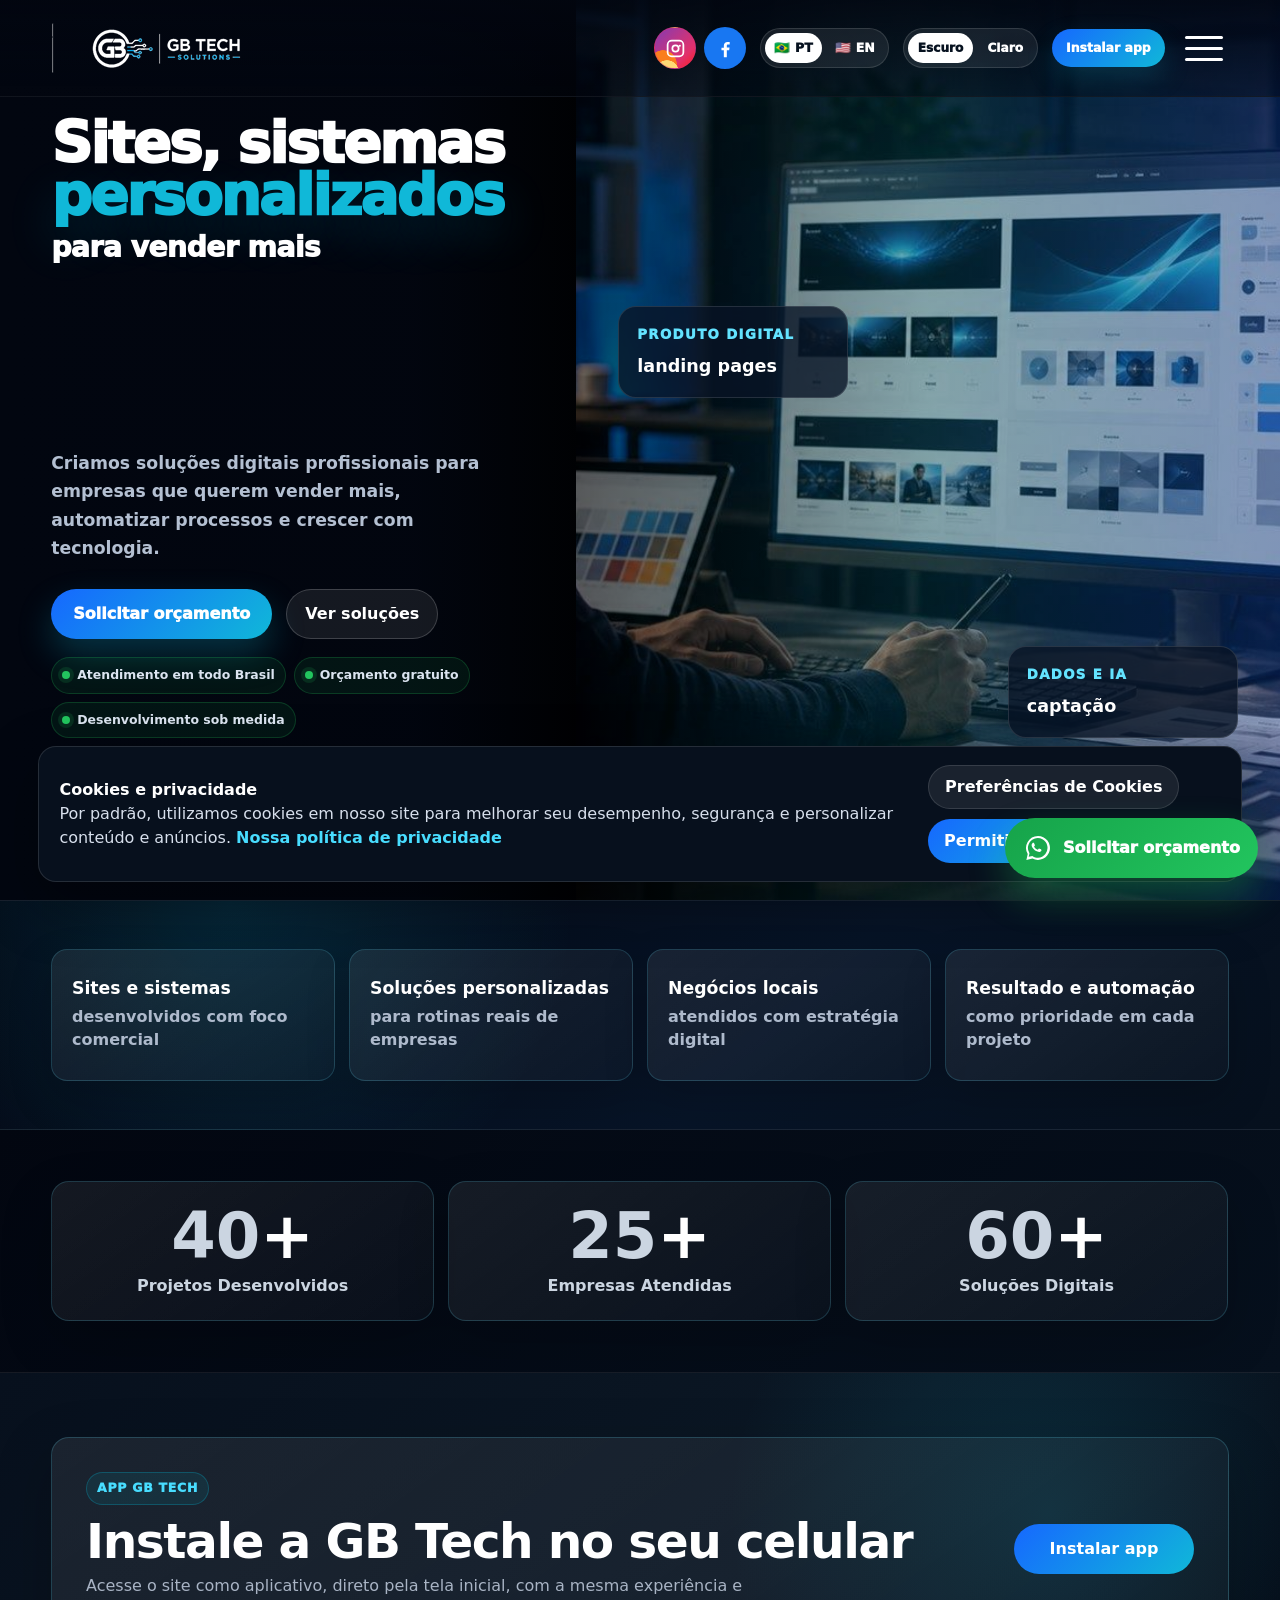
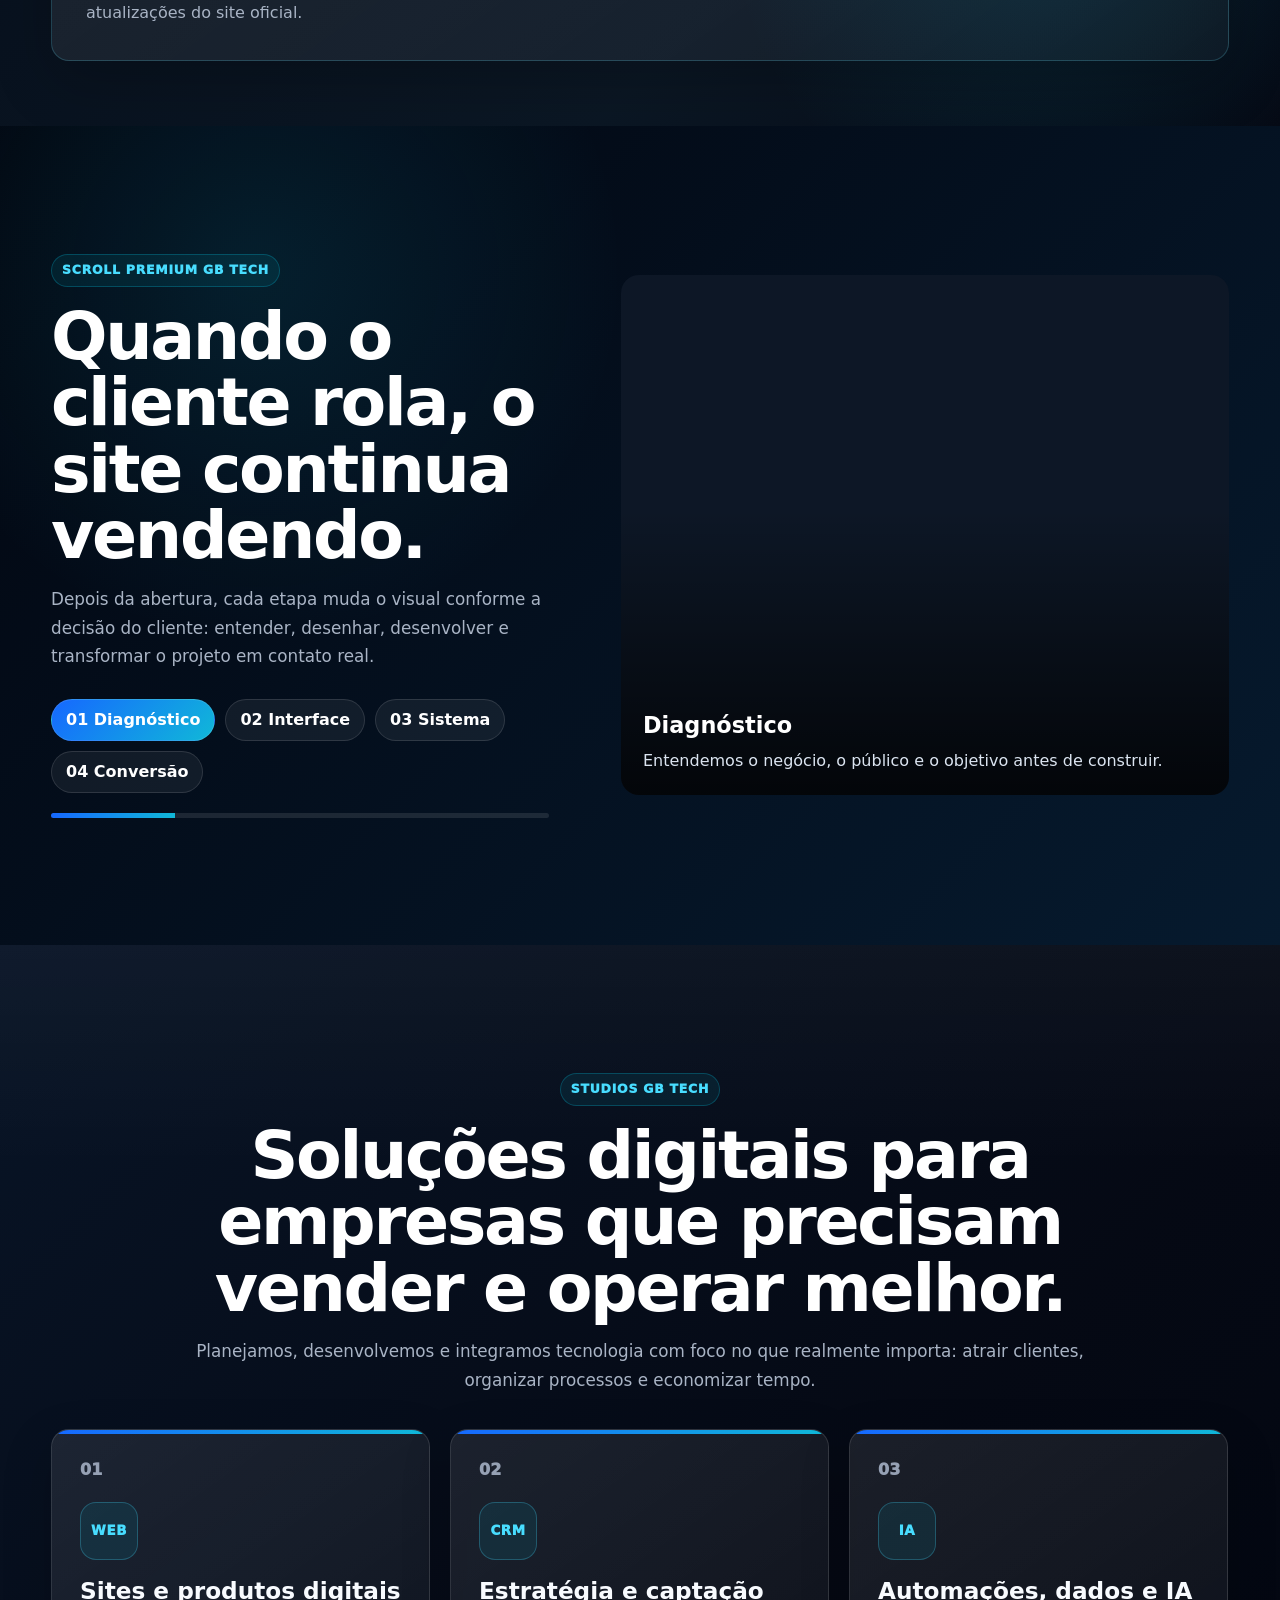
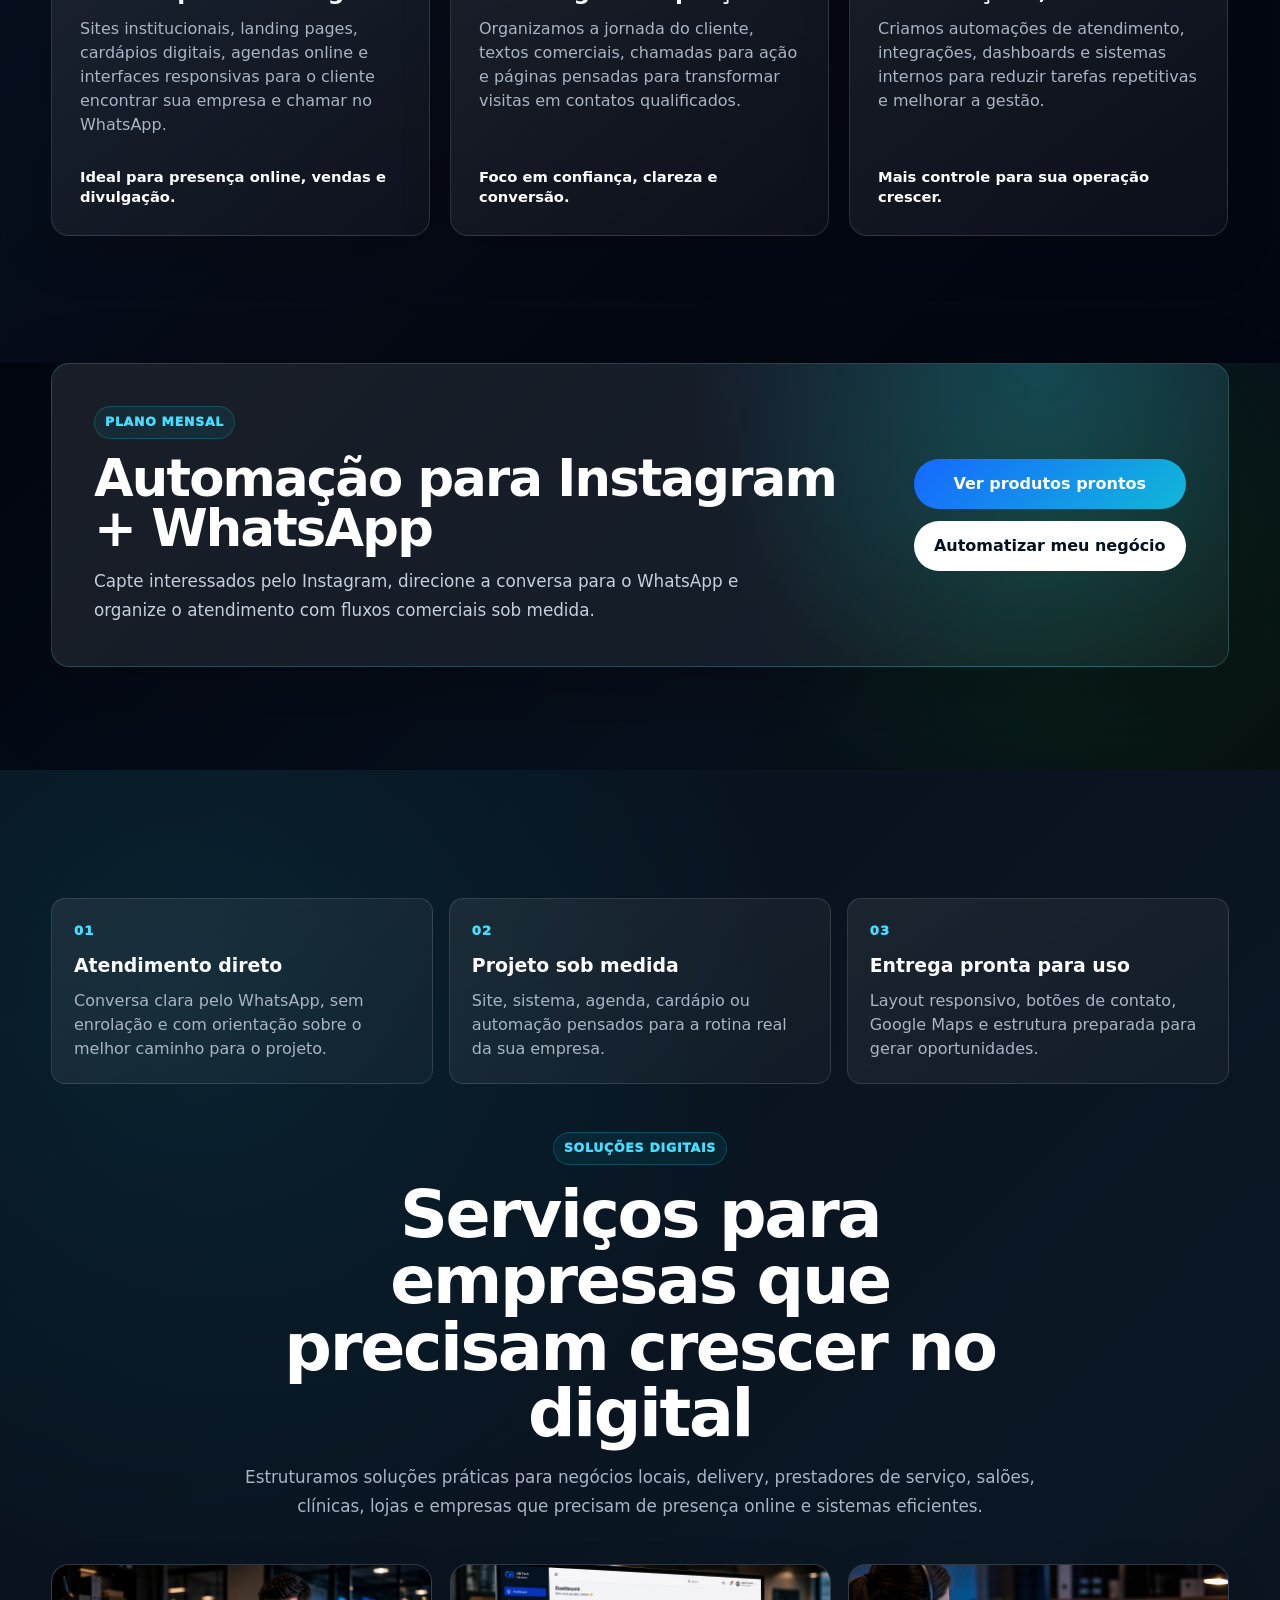
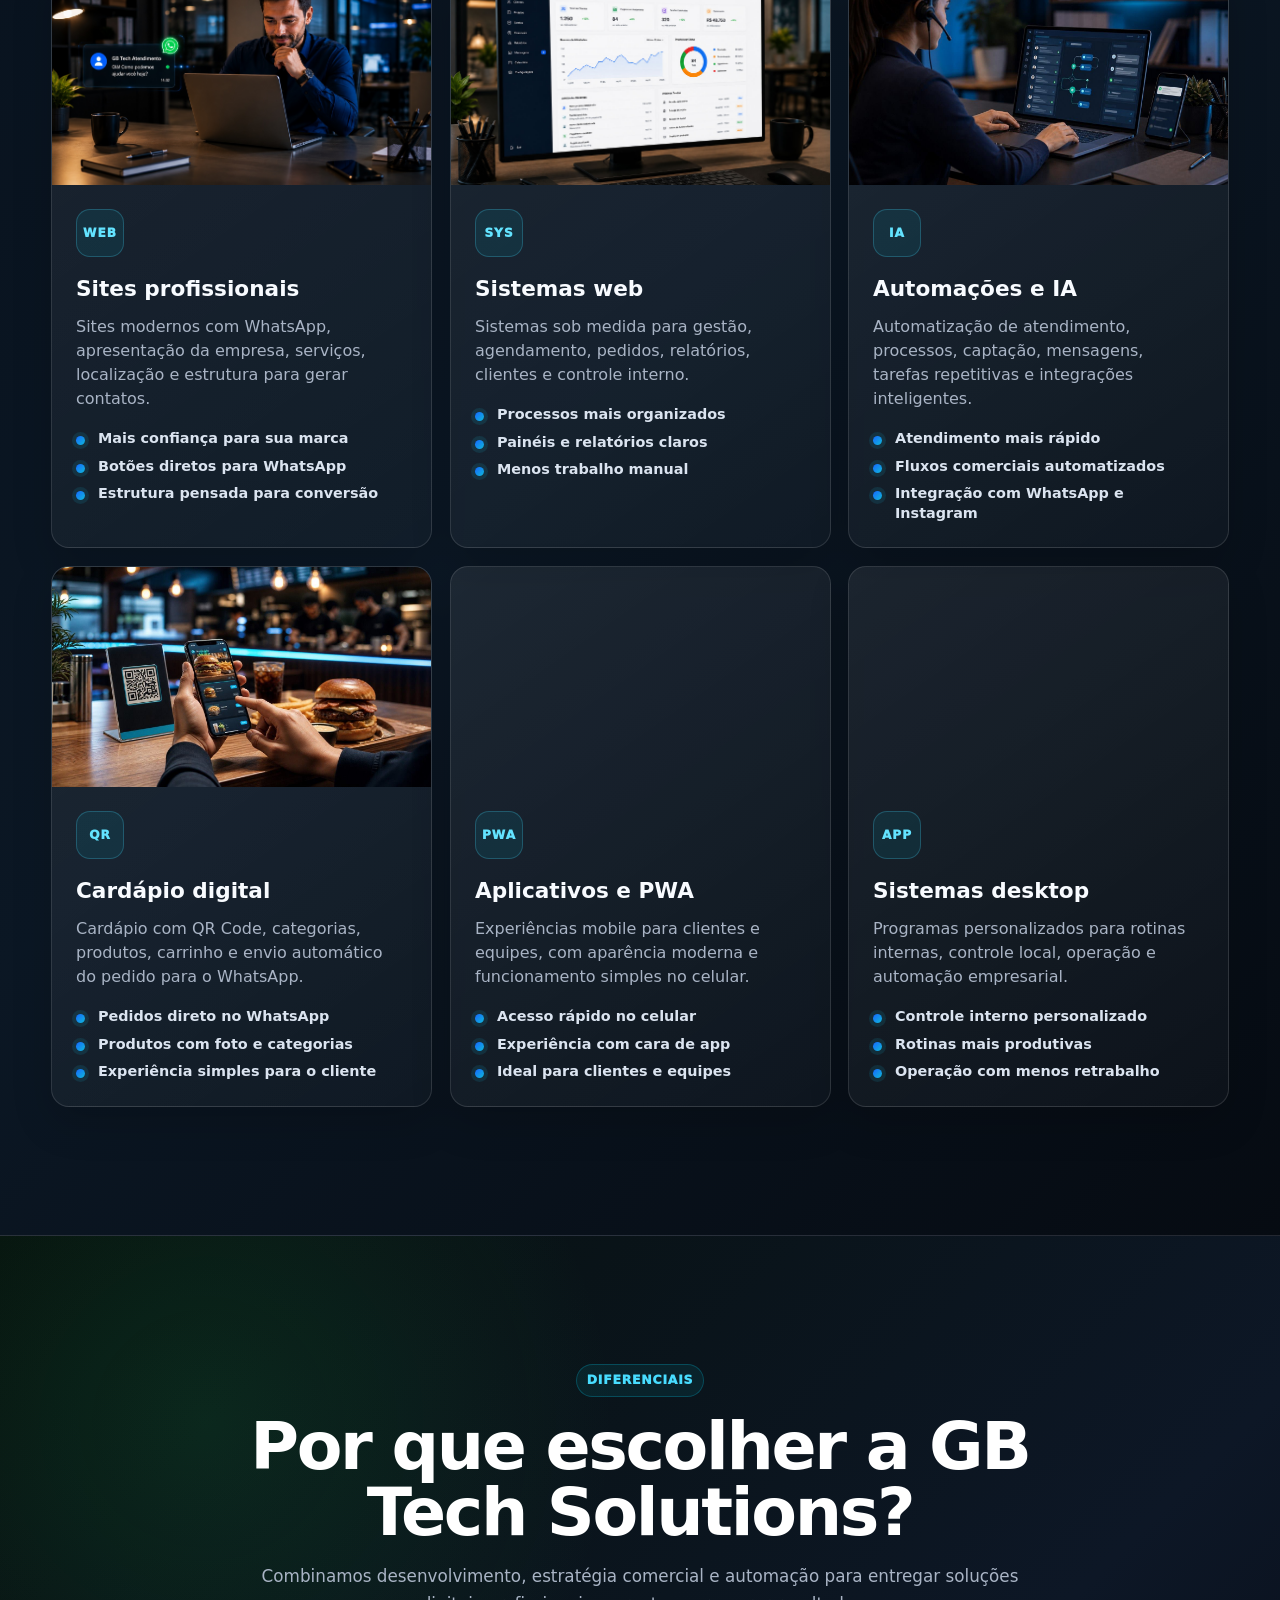
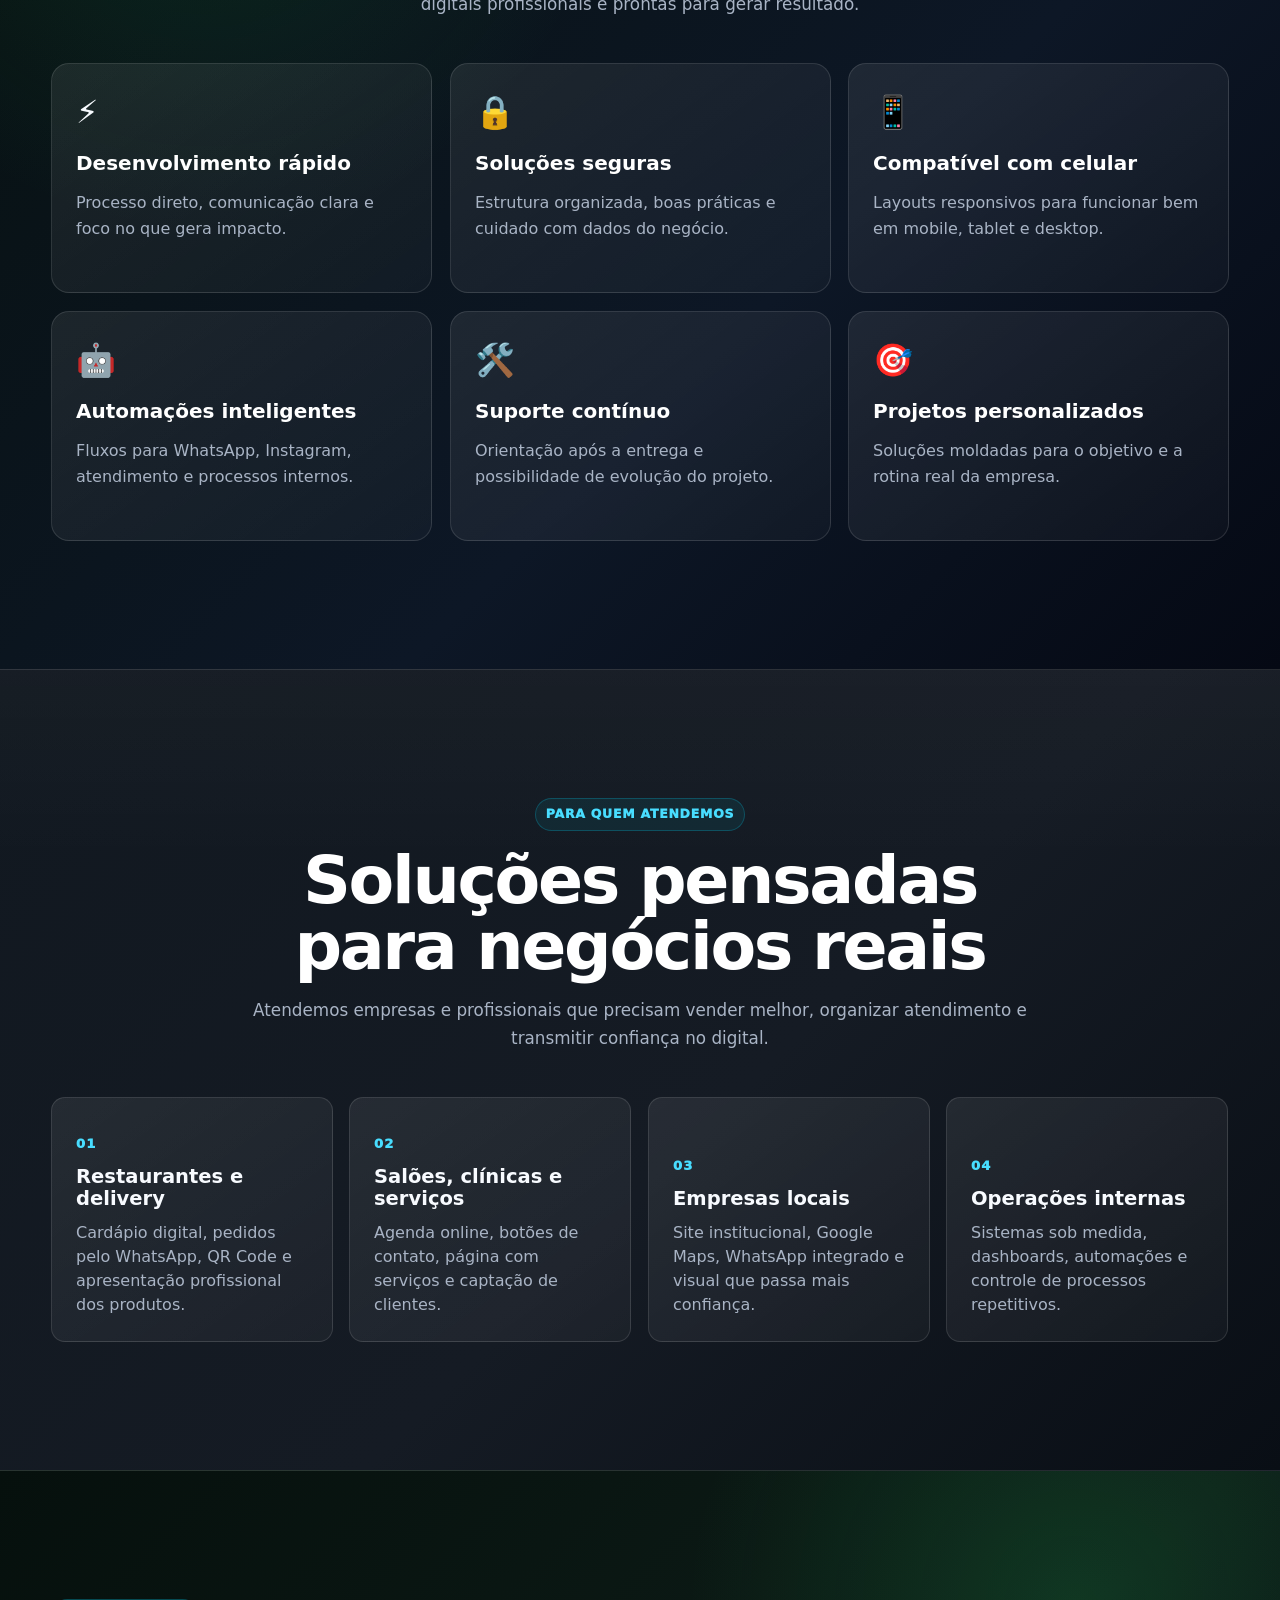
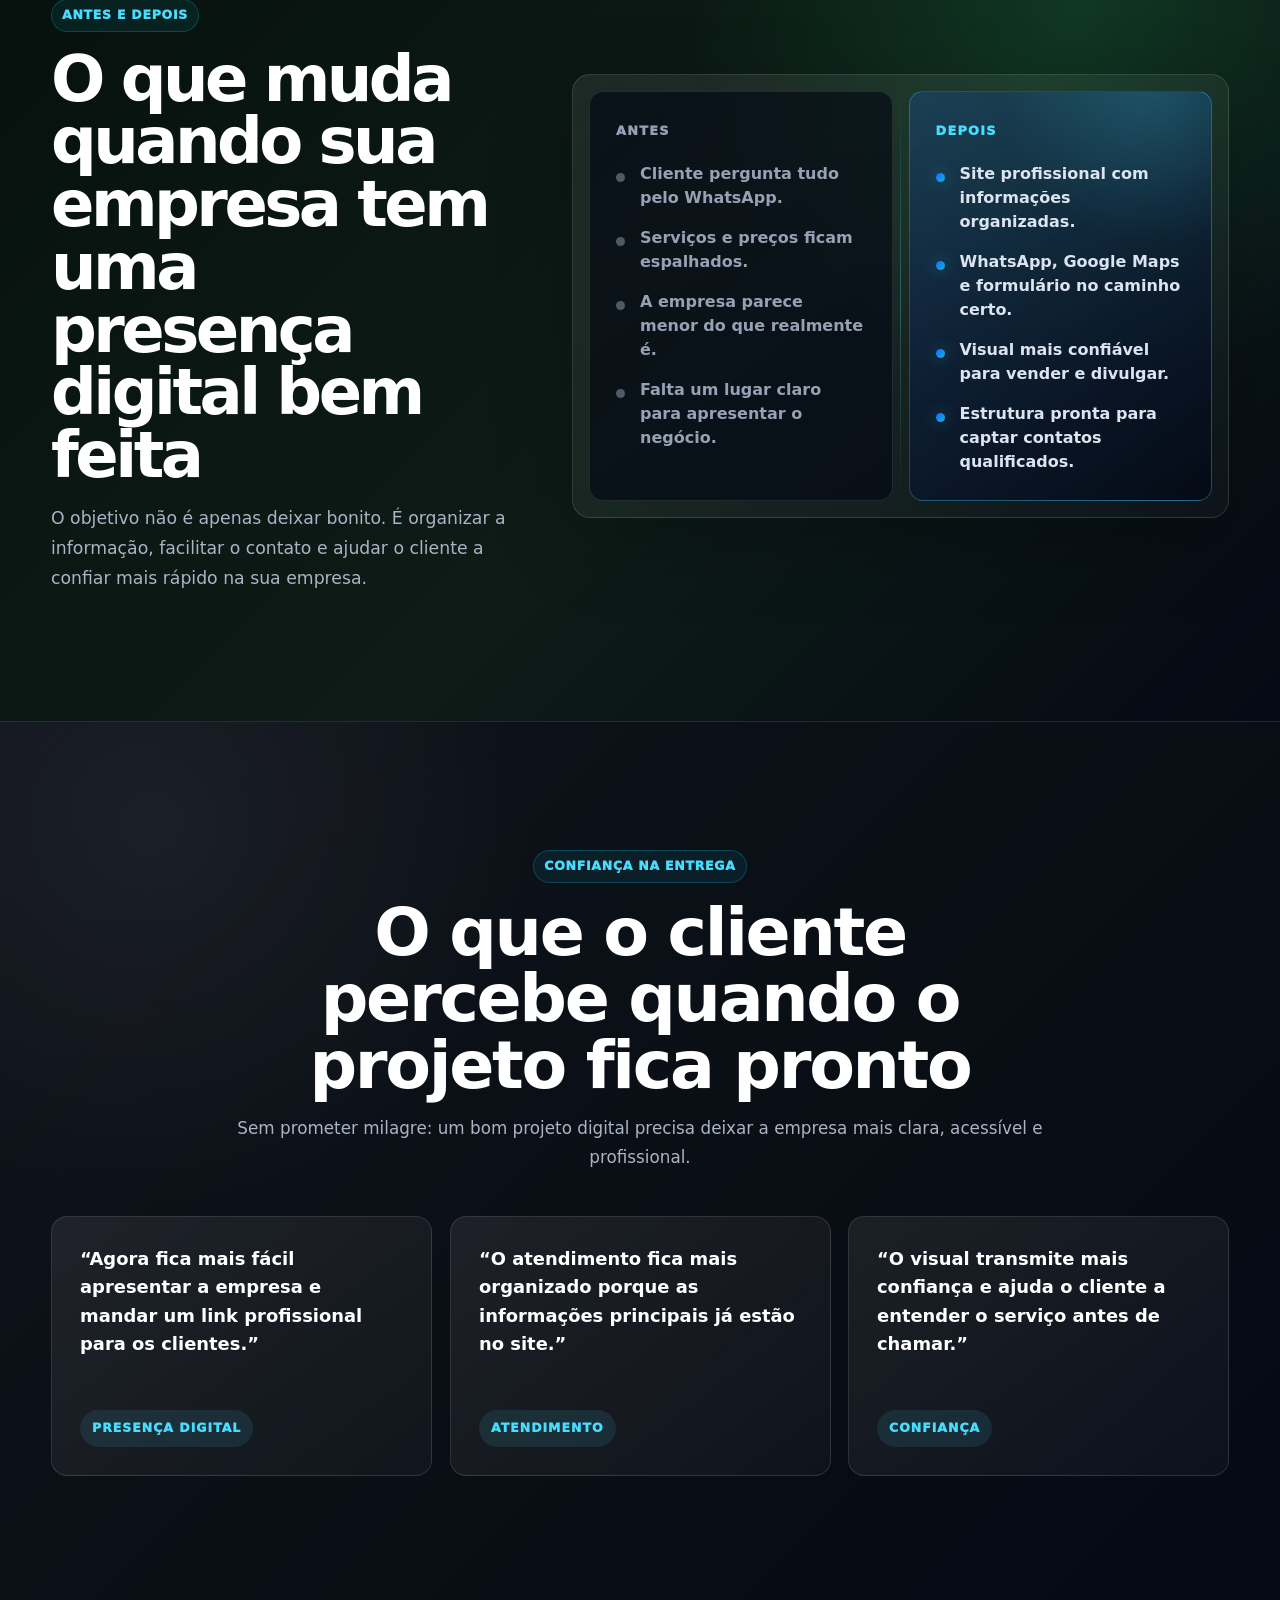
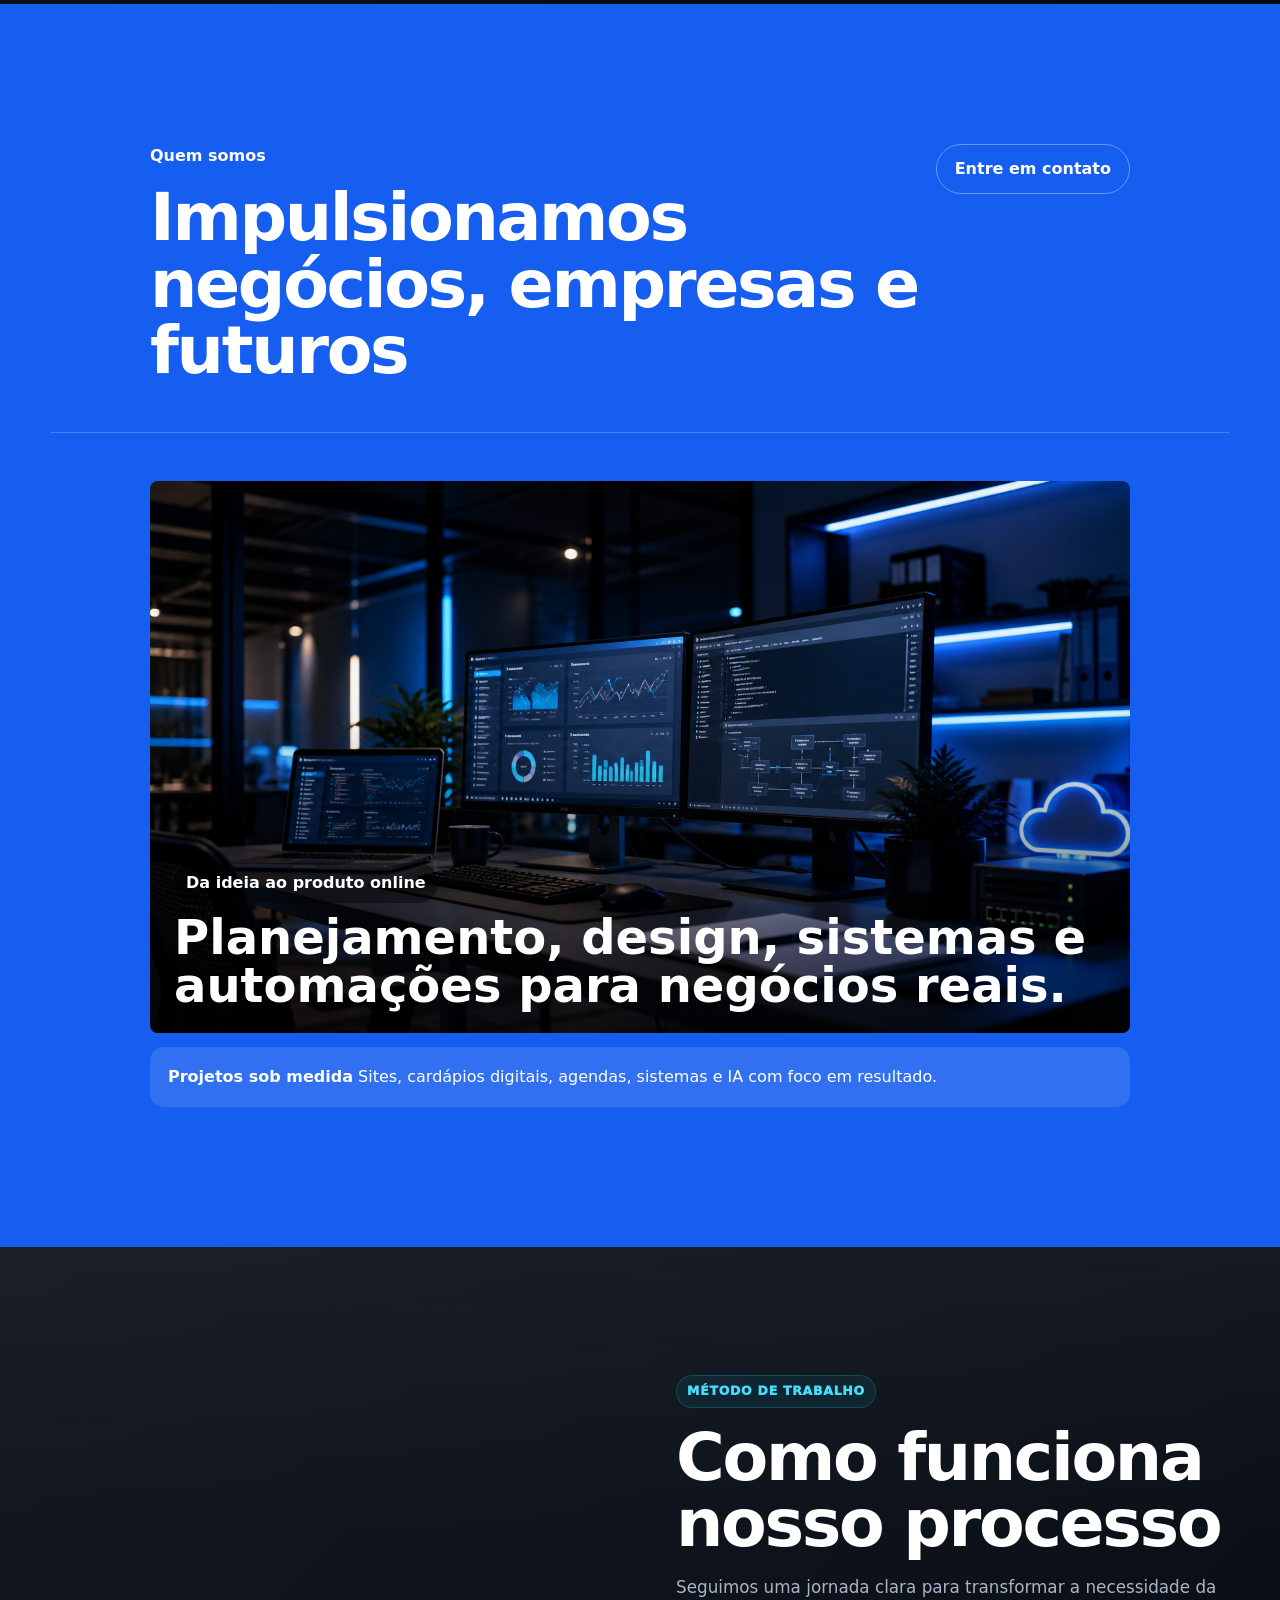
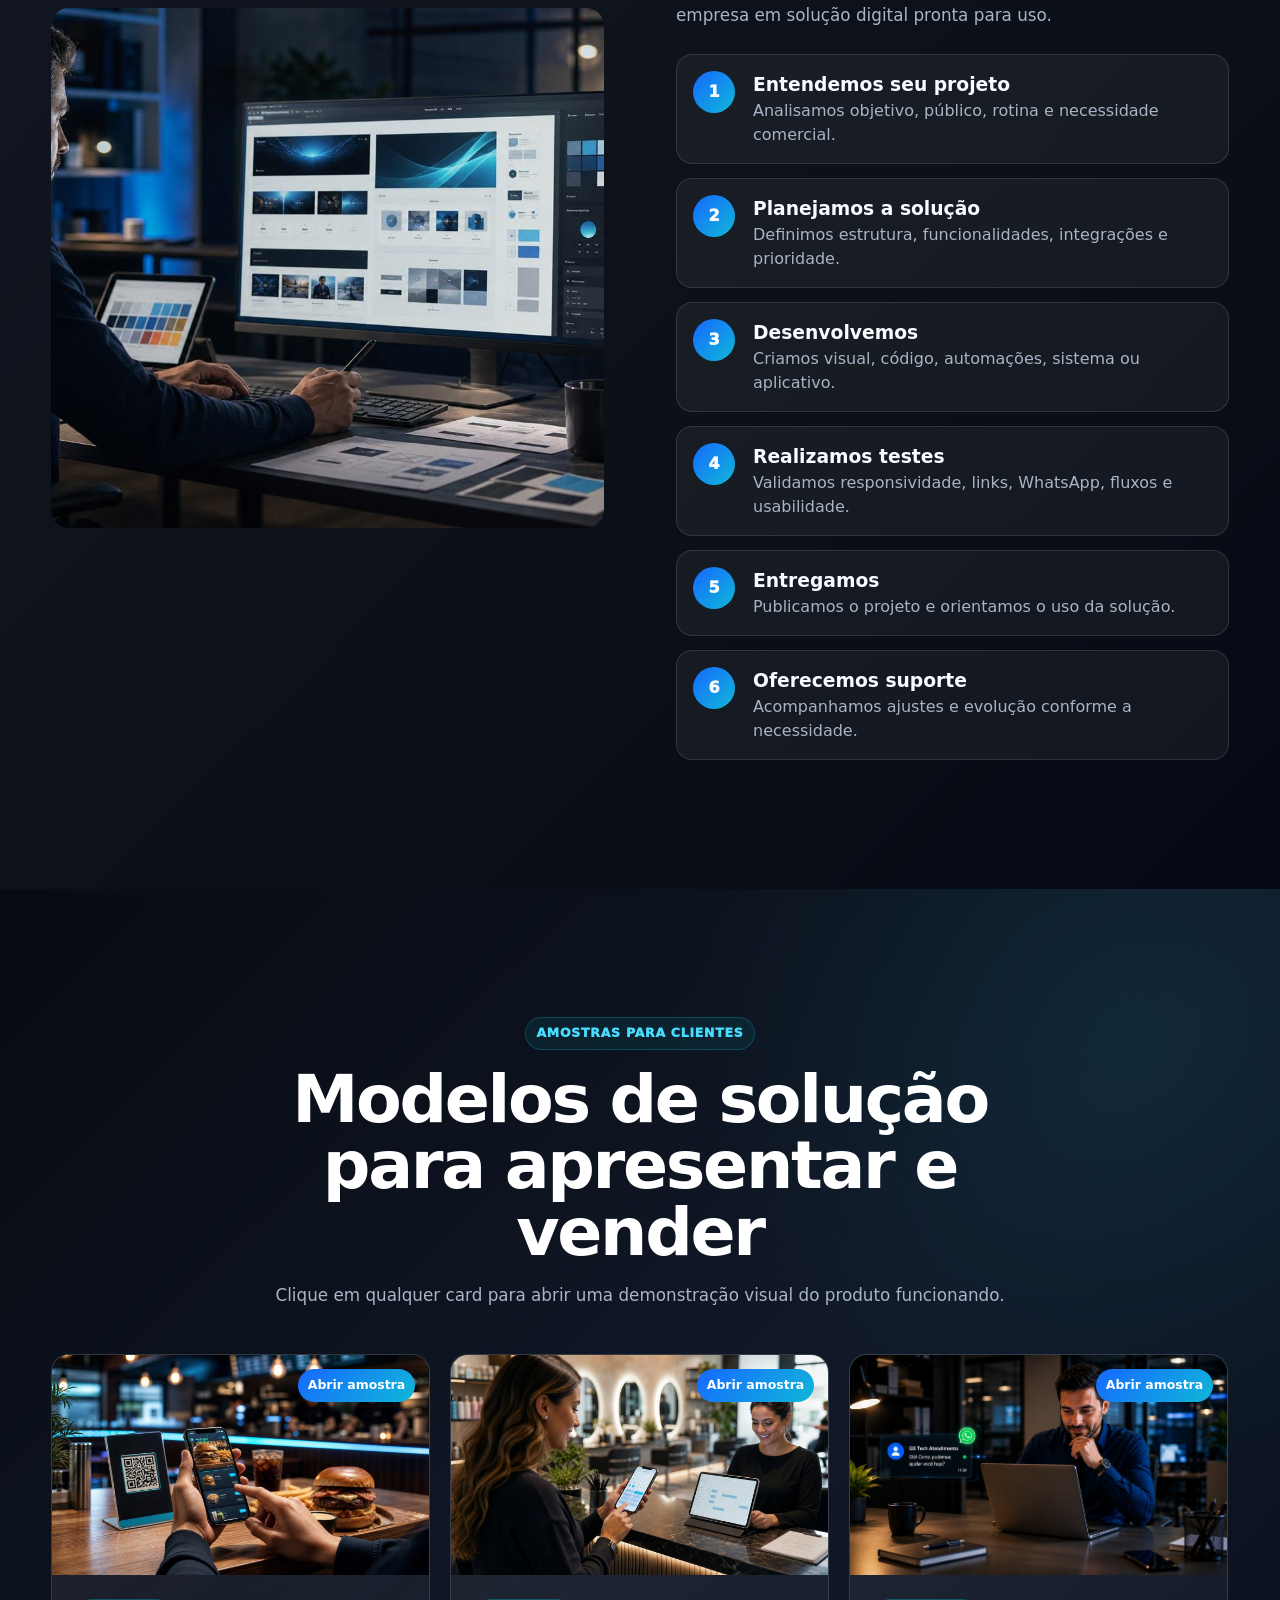
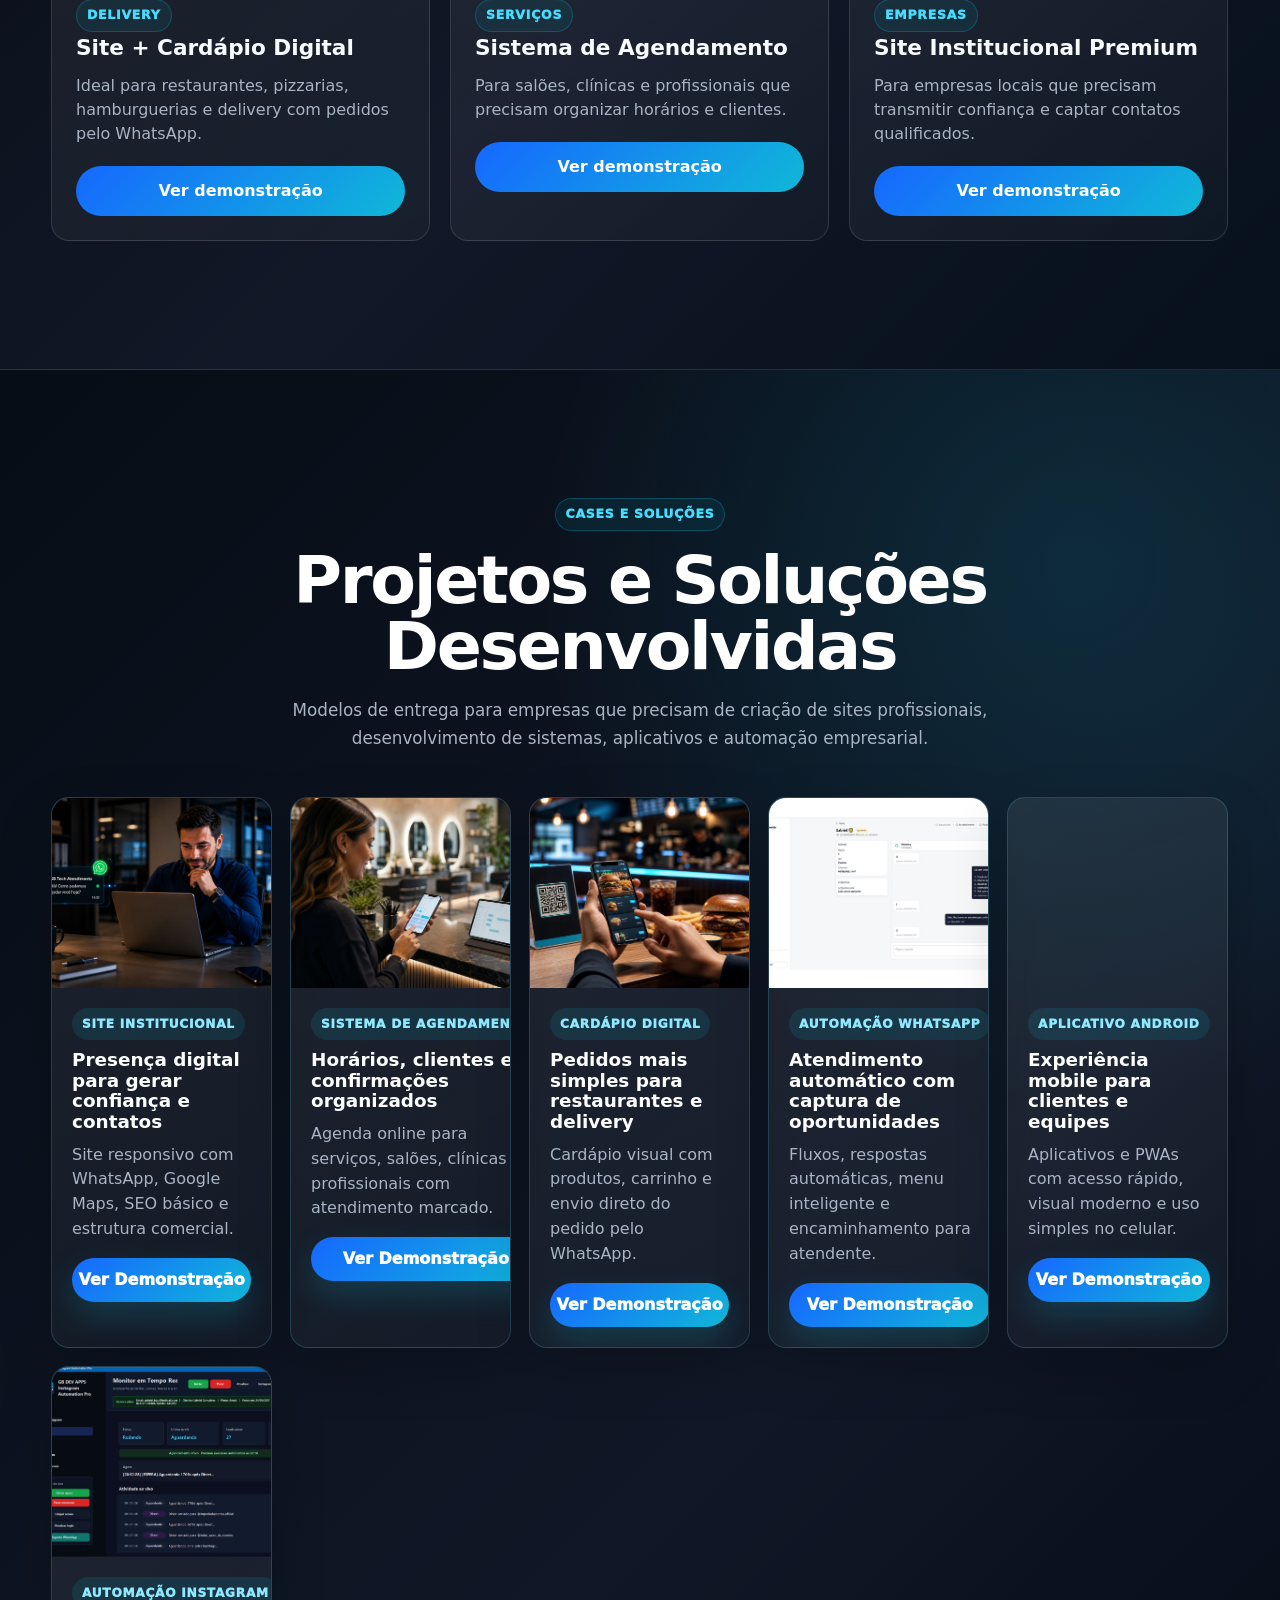
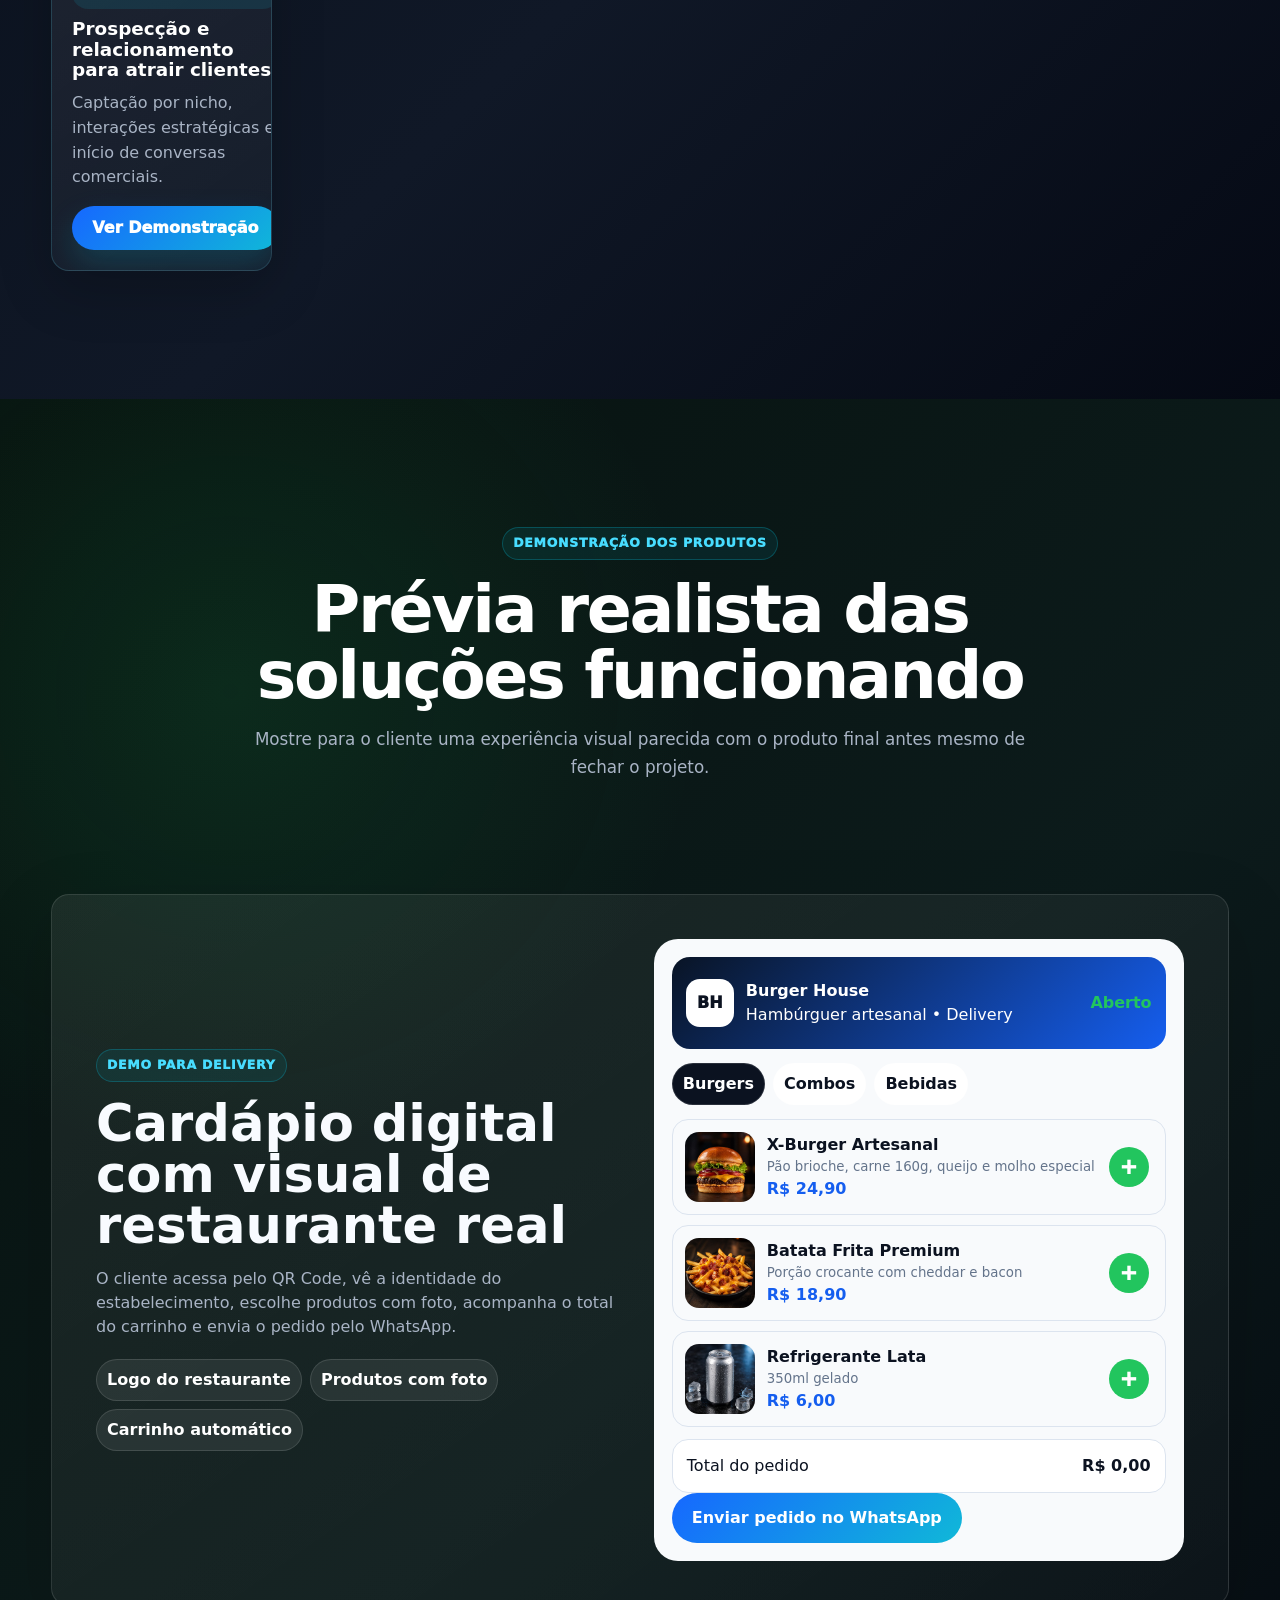
==== commit a13d9ef9: "update" ====
--- a/index.html
+++ b/index.html
@@ -217,6 +217,23 @@
       </div>
     </section>
 
+    <section class="authority-counters-section" aria-label="Números de autoridade da GB Tech Solutions">
+      <div class="container authority-counters-grid reveal">
+        <article>
+          <strong><span class="stat-number" data-count-to="40">0</span>+</strong>
+          <span>Projetos Desenvolvidos</span>
+        </article>
+        <article>
+          <strong><span class="stat-number" data-count-to="25">0</span>+</strong>
+          <span>Empresas Atendidas</span>
+        </article>
+        <article>
+          <strong><span class="stat-number" data-count-to="60">0</span>+</strong>
+          <span>Soluções Digitais</span>
+        </article>
+      </div>
+    </section>
+
     <section class="install-app-section" aria-label="Instalar aplicativo GB Tech Solutions">
       <div class="container install-app-card reveal">
         <div>
@@ -677,20 +694,24 @@
 
         <div class="featured-cases-grid">
           <article class="featured-case-card reveal">
-            <img src="assets/img/produto-site-institucional.jpg" alt="Site profissional desenvolvido pela GB Tech Solutions" loading="lazy" decoding="async">
-            <div><span>Sites Profissionais</span><h3>Presença digital para gerar confiança e contatos</h3><p>Sites responsivos com WhatsApp, Google Maps, SEO básico e estrutura comercial.</p><a class="case-demo-link" href="#portfolio">Ver Demonstração</a></div>
+            <img src="assets/img/produto-site-institucional.jpg" alt="Site institucional desenvolvido pela GB Tech Solutions" loading="lazy" decoding="async">
+            <div><span>Site Institucional</span><h3>Presença digital para gerar confiança e contatos</h3><p>Site responsivo com WhatsApp, Google Maps, SEO básico e estrutura comercial.</p><a class="case-demo-link" href="#portfolio">Ver Demonstração</a></div>
           </article>
           <article class="featured-case-card reveal">
-            <img src="assets/img/fluxo-03-sistemas-automacoes.jpg" alt="Sistema web com dashboards e controle de dados" loading="lazy" decoding="async">
-            <div><span>Sistemas Web</span><h3>Gestão, relatórios e processos em uma plataforma</h3><p>Sistemas personalizados para organizar atendimento, pedidos, clientes e operação.</p><a class="case-demo-link" href="#portfolio">Ver Demonstração</a></div>
+            <img src="assets/img/produto-agenda-online.jpg" alt="Sistema de agendamento online para empresas" loading="lazy" decoding="async">
+            <div><span>Sistema de Agendamento</span><h3>Horários, clientes e confirmações organizados</h3><p>Agenda online para serviços, salões, clínicas e profissionais com atendimento marcado.</p><a class="case-demo-link" href="#produtos">Ver Demonstração</a></div>
           </article>
           <article class="featured-case-card reveal">
-            <img src="assets/img/servico-apps-pwa.jpg" alt="Aplicativo e PWA desenvolvido para empresas" loading="lazy" decoding="async">
-            <div><span>Aplicativos</span><h3>Experiência mobile para clientes e equipes</h3><p>Aplicativos e PWAs com acesso rápido, visual moderno e uso simples no celular.</p><a class="case-demo-link" href="#produtos-prontos">Ver Demonstração</a></div>
+            <img src="assets/img/produto-cardapio-delivery.jpg" alt="Cardápio digital com pedidos pelo WhatsApp" loading="lazy" decoding="async">
+            <div><span>Cardápio Digital</span><h3>Pedidos mais simples para restaurantes e delivery</h3><p>Cardápio visual com produtos, carrinho e envio direto do pedido pelo WhatsApp.</p><a class="case-demo-link" href="#produtos">Ver Demonstração</a></div>
           </article>
           <article class="featured-case-card reveal">
             <img src="assets/img/WhatsApp/whtat_001.jpg" alt="Automação WhatsApp para atendimento empresarial" loading="lazy" decoding="async">
             <div><span>Automação WhatsApp</span><h3>Atendimento automático com captura de oportunidades</h3><p>Fluxos, respostas automáticas, menu inteligente e encaminhamento para atendente.</p><a class="case-demo-link" href="#produtos-prontos">Ver Demonstração</a></div>
+          </article>
+          <article class="featured-case-card reveal">
+            <img src="assets/img/servico-apps-pwa.jpg" alt="Aplicativo Android desenvolvido para empresas" loading="lazy" decoding="async">
+            <div><span>Aplicativo Android</span><h3>Experiência mobile para clientes e equipes</h3><p>Aplicativos e PWAs com acesso rápido, visual moderno e uso simples no celular.</p><a class="case-demo-link" href="#produtos-prontos">Ver Demonstração</a></div>
           </article>
           <article class="featured-case-card reveal">
             <img src="assets/img/ist/ist_001.jpg" alt="Automação Instagram para captação de leads" loading="lazy" decoding="async">
@@ -1125,10 +1146,12 @@
         <div class="location-copy reveal">
           <span class="kicker">Localiza&ccedil;&atilde;o</span>
           <h2>Onde estamos localizados</h2>
-          <p>Encontre a GB Tech Solutions no Google Maps e veja nossa regi&atilde;o de atendimento.</p>
+          <p>Empresa localizada no Rio de Janeiro, com atendimento para todo Brasil em projetos de sites, sistemas, aplicativos, automa&ccedil;&otilde;es e solu&ccedil;&otilde;es digitais.</p>
           <div class="location-details">
             <span>GB Tech Solutions</span>
-            <span>Atendimento para projetos digitais, sites, sistemas e automa&ccedil;&otilde;es.</span>
+            <span>Localiza&ccedil;&atilde;o: Rio de Janeiro</span>
+            <span>Atendimento remoto para empresas de todo Brasil.</span>
+            <span>Projetos digitais, sites, sistemas, aplicativos e automa&ccedil;&otilde;es.</span>
           </div>
         </div>
 
@@ -1213,6 +1236,22 @@
       </div>
     </section>
 
+    <section class="ai-business-section" aria-label="Inteligência Artificial para empresas">
+      <div class="container ai-business-card reveal">
+        <div class="ai-business-copy">
+          <span class="kicker">Inteligência Artificial</span>
+          <h2>Inteligência Artificial para Empresas</h2>
+          <p>Use IA para responder clientes, automatizar processos e transformar oportunidades em conversas comerciais mais rápidas.</p>
+          <a class="btn" href="https://wa.me/5521965829441?text=Olá!%20Quero%20solicitar%20uma%20demonstração%20de%20Inteligência%20Artificial%20para%20minha%20empresa." target="_blank" rel="noopener">Solicitar Demonstração</a>
+        </div>
+        <div class="ai-benefits-grid">
+          <span>Atendimento inteligente</span>
+          <span>Automação de processos</span>
+          <span>Captação de clientes</span>
+        </div>
+      </div>
+    </section>
+
     <section class="automation-comparison-section" aria-label="Antes e depois da automação">
       <div class="container">
         <div class="section-title reveal">
@@ -1225,6 +1264,8 @@
           <article class="comparison-card comparison-card-before reveal">
             <h3>Sem automação</h3>
             <ul>
+              <li>Atendimento manual</li>
+              <li>Processos lentos</li>
               <li>Respostas manuais</li>
               <li>Perda de clientes</li>
               <li>Atendimento lento</li>
@@ -1235,10 +1276,12 @@
           <article class="comparison-card comparison-card-after reveal">
             <h3>Com automação</h3>
             <ul>
+              <li>Atendimento automatizado</li>
               <li>Atendimento 24h</li>
               <li>Captação automática</li>
               <li>Respostas instantâneas</li>
               <li>Mais produtividade</li>
+              <li>Mais oportunidades</li>
               <li>Escalabilidade</li>
             </ul>
           </article>
@@ -1254,11 +1297,25 @@
         <div class="founder-copy">
           <span class="kicker">Fundador</span>
           <h2>Quem está por trás da GB Tech Solutions</h2>
-          <p class="founder-subtitle">Conheça o responsável pelas soluções digitais da empresa.</p>
-          <p>Olá, sou Gabriel Gonçalves, fundador da GB Tech Solutions.</p>
+          <p class="founder-subtitle">Gabriel Gonçalves, fundador e desenvolvedor Full Stack.</p>
+          <p>Olá, sou Gabriel Gonçalves, fundador da GB Tech Solutions e desenvolvedor Full Stack.</p>
           <p>Atuo no desenvolvimento de sites, sistemas, aplicativos e automações para empresas que desejam crescer utilizando tecnologia.</p>
           <p>Meu objetivo é transformar processos manuais em soluções digitais eficientes, ajudando empresas a economizar tempo, aumentar a produtividade e conquistar mais clientes.</p>
           <a class="btn" href="https://wa.me/5521965829441?text=Olá!%20Quero%20falar%20com%20Gabriel%20sobre%20um%20projeto%20digital." target="_blank" rel="noopener">Falar com Gabriel</a>
+        </div>
+      </div>
+    </section>
+
+    <section class="final-conversion-section" aria-label="Chamada final para contato com a GB Tech Solutions">
+      <div class="container final-conversion-card reveal">
+        <div>
+          <span class="kicker">Próximo passo</span>
+          <h2>Vamos transformar sua empresa com tecnologia?</h2>
+          <p>Fale com a GB Tech Solutions e receba uma orientação direta para site, sistema, aplicativo, automação WhatsApp ou inteligência artificial.</p>
+        </div>
+        <div class="final-conversion-actions">
+          <a class="btn" href="https://wa.me/5521965829441?text=Olá!%20Quero%20solicitar%20um%20orçamento%20para%20minha%20empresa." target="_blank" rel="noopener">Solicitar orçamento</a>
+          <a class="btn btn-white" href="https://wa.me/5521965829441?text=Olá!%20Quero%20falar%20no%20WhatsApp%20com%20a%20GB%20Tech%20Solutions." target="_blank" rel="noopener">Falar no WhatsApp</a>
         </div>
       </div>
     </section>
--- a/css/style.css
+++ b/css/style.css
@@ -717,6 +717,37 @@
   font-weight:750;
   line-height:1.42;
 }
+.authority-counters-section{
+  padding:clamp(26px,4vw,52px) 0;
+  background:linear-gradient(135deg,#020610,#06101d);
+  border-bottom:1px solid rgba(255,255,255,.08);
+}
+.authority-counters-grid{
+  display:grid;
+  grid-template-columns:repeat(3,minmax(0,1fr));
+  gap:14px;
+}
+.authority-counters-grid article{
+  min-height:132px;
+  display:grid;
+  place-items:center;
+  gap:6px;
+  padding:22px;
+  border:1px solid rgba(99,227,255,.18);
+  border-radius:18px;
+  text-align:center;
+  background:linear-gradient(145deg,rgba(255,255,255,.075),rgba(255,255,255,.026));
+  box-shadow:0 20px 52px rgba(0,0,0,.2);
+}
+.authority-counters-grid strong{
+  color:#fff;
+  font-size:clamp(2.2rem,5vw,4rem);
+  line-height:1;
+}
+.authority-counters-grid span:last-child{
+  color:#cbd5e1;
+  font-weight:900;
+}
 #servicos,.process,.showcase,.product-demo,.subscription-products,.pricing,.home-partners,.audience-section,.transformation-section,.proof-section,.faq-section{
   padding:clamp(78px,10vw,132px) 0;
   background:linear-gradient(135deg,#050914,#071427);
@@ -1399,7 +1430,7 @@
 }
 .featured-cases-grid{
   display:grid;
-  grid-template-columns:repeat(5,minmax(220px,1fr));
+  grid-template-columns:repeat(auto-fit,minmax(220px,1fr));
   gap:18px;
 }
 .featured-case-card{
@@ -1497,7 +1528,18 @@
 .differential-card span{font-size:2rem}
 .differential-card h3{color:#fff;font-size:1.25rem}
 .differential-card p{color:var(--muted);line-height:1.6}
-.demo-tabs{display:flex;justify-content:center;gap:10px;flex-wrap:wrap;margin-bottom:24px}
+.demo-tabs{
+  display:flex;
+  justify-content:center;
+  gap:10px;
+  flex-wrap:wrap;
+  margin-bottom:24px;
+  scrollbar-width:none;
+  -ms-overflow-style:none;
+}
+.demo-tabs::-webkit-scrollbar{
+  display:none;
+}
 .demo-tab{
   min-height:44px;
   padding:0 18px;
@@ -2286,16 +2328,20 @@
 .client-testimonials-section,
 .tech-stack-section,
 .whatsapp-automation-highlight,
+.ai-business-section,
 .automation-comparison-section,
-.founder-section{
+.founder-section,
+.final-conversion-section{
   padding:clamp(78px,10vw,132px) 0;
   border-top:1px solid var(--line);
 }
 .client-testimonials-section{background:radial-gradient(circle at 12% 8%,rgba(16,184,216,.12),transparent 30%),linear-gradient(135deg,#070d16,#101722 58%,#050914)}
 .tech-stack-section{background:radial-gradient(circle at 86% 14%,rgba(34,197,94,.12),transparent 30%),linear-gradient(135deg,#06100d,#0d1726 62%,#050914)}
 .whatsapp-automation-highlight{background:radial-gradient(circle at 18% 20%,rgba(34,197,94,.2),transparent 30%),linear-gradient(135deg,#06100d,#071427 58%,#050914)}
+.ai-business-section{background:radial-gradient(circle at 82% 18%,rgba(21,94,239,.22),transparent 32%),linear-gradient(135deg,#050914,#08182c 60%,#06101d)}
 .automation-comparison-section{background:radial-gradient(circle at 80% 16%,rgba(16,184,216,.12),transparent 30%),linear-gradient(135deg,#080c13,#111827 62%,#050914)}
 .founder-section{background:radial-gradient(circle at 16% 18%,rgba(16,184,216,.16),transparent 30%),linear-gradient(135deg,#07101d,#0c1522 60%,#050914)}
+.final-conversion-section{background:radial-gradient(circle at 50% 0%,rgba(16,184,216,.18),transparent 34%),linear-gradient(135deg,#050914,#071427 62%,#020610)}
 .client-testimonials-grid,.tech-stack-grid,.automation-comparison-grid{display:grid;gap:18px}
 .client-testimonials-grid{grid-template-columns:repeat(3,minmax(0,1fr))}
 .client-testimonial-card,.comparison-card{
@@ -2334,11 +2380,23 @@
   background:radial-gradient(circle at 100% 0%,rgba(34,197,94,.18),transparent 34%),linear-gradient(145deg,rgba(255,255,255,.09),rgba(255,255,255,.03));
   box-shadow:0 28px 90px rgba(0,0,0,.28);
 }
-.whatsapp-automation-copy h2,.founder-copy h2{color:#fff;font-size:clamp(2.15rem,4.8vw,4.4rem);line-height:1;letter-spacing:-.04em;margin:14px 0}
-.whatsapp-automation-copy p,.founder-copy p{color:var(--muted);font-size:1.04rem;line-height:1.7}
-.whatsapp-automation-copy .btn,.founder-copy .btn{margin-top:24px}
+.ai-business-card{
+  display:grid;
+  grid-template-columns:1fr .85fr;
+  gap:clamp(24px,5vw,60px);
+  align-items:center;
+  padding:clamp(26px,5vw,56px);
+  border:1px solid rgba(99,227,255,.22);
+  border-radius:22px;
+  background:radial-gradient(circle at 100% 0%,rgba(16,184,216,.18),transparent 34%),linear-gradient(145deg,rgba(255,255,255,.09),rgba(255,255,255,.03));
+  box-shadow:0 28px 90px rgba(0,0,0,.28);
+}
+.whatsapp-automation-copy h2,.ai-business-copy h2,.founder-copy h2,.final-conversion-card h2{color:#fff;font-size:clamp(2.15rem,4.8vw,4.4rem);line-height:1;letter-spacing:-.04em;margin:14px 0}
+.whatsapp-automation-copy p,.ai-business-copy p,.founder-copy p,.final-conversion-card p{color:var(--muted);font-size:1.04rem;line-height:1.7}
+.whatsapp-automation-copy .btn,.ai-business-copy .btn,.founder-copy .btn{margin-top:24px}
 .automation-benefits-grid{display:grid;grid-template-columns:repeat(2,minmax(0,1fr));gap:12px}
-.automation-benefits-grid span,.comparison-card li{
+.ai-benefits-grid{display:grid;gap:12px}
+.automation-benefits-grid span,.ai-benefits-grid span,.comparison-card li{
   position:relative;
   padding:14px 14px 14px 42px;
   border:1px solid rgba(255,255,255,.1);
@@ -2347,7 +2405,7 @@
   background:rgba(255,255,255,.06);
   font-weight:850;
 }
-.automation-benefits-grid span::before,.comparison-card-after li::before{content:"✓";position:absolute;left:14px;color:#22c55e;font-weight:950}
+.automation-benefits-grid span::before,.ai-benefits-grid span::before,.comparison-card-after li::before{content:"✓";position:absolute;left:14px;color:#22c55e;font-weight:950}
 .automation-comparison-grid{grid-template-columns:repeat(2,minmax(0,1fr))}
 .comparison-card{padding:28px}
 .comparison-card h3{color:#fff;font-size:1.5rem;margin-bottom:18px;text-transform:uppercase}
@@ -2358,6 +2416,25 @@
 .founder-photo{position:relative;overflow:hidden;border:1px solid rgba(99,227,255,.2);border-radius:20px;background:#020610;box-shadow:0 28px 90px rgba(0,0,0,.3)}
 .founder-photo img{width:100%;min-height:430px;object-fit:cover;filter:saturate(1.05) contrast(1.04)}
 .founder-subtitle{color:#dbe4f0!important;font-weight:900}
+.final-conversion-card{
+  display:grid;
+  grid-template-columns:1fr auto;
+  gap:24px;
+  align-items:center;
+  padding:clamp(28px,5vw,56px);
+  border:1px solid rgba(99,227,255,.22);
+  border-radius:22px;
+  background:linear-gradient(135deg,rgba(21,94,239,.2),rgba(16,184,216,.12)),rgba(255,255,255,.045);
+  box-shadow:0 28px 90px rgba(0,0,0,.28);
+}
+.final-conversion-card h2{max-width:820px}
+.final-conversion-card p{max-width:760px}
+.final-conversion-actions{
+  display:flex;
+  flex-wrap:wrap;
+  justify-content:flex-end;
+  gap:12px;
+}
 
 /* Location */
 .location-section{
@@ -2710,18 +2787,25 @@
     linear-gradient(135deg,#ffffff,#eef5fb);
   border-color:rgba(15,23,42,.08);
 }
+html[data-theme="light"] .authority-counters-section{
+  background:linear-gradient(135deg,#ffffff,#eef5fb);
+  border-color:rgba(15,23,42,.08);
+}
 html[data-theme="light"] .authority-grid div,
+html[data-theme="light"] .authority-counters-grid article,
 html[data-theme="light"] .footer-services{
   border-color:rgba(15,23,42,.1);
   background:rgba(255,255,255,.82);
   box-shadow:0 16px 42px rgba(15,23,42,.08);
 }
 html[data-theme="light"] .authority-grid strong,
+html[data-theme="light"] .authority-counters-grid strong,
 html[data-theme="light"] .footer-copy strong,
 html[data-theme="light"] .footer-services span{
   color:#101828;
 }
 html[data-theme="light"] .authority-grid span,
+html[data-theme="light"] .authority-counters-grid span:last-child,
 html[data-theme="light"] .footer-copy p{
   color:#526071;
 }
@@ -2839,8 +2923,10 @@
 html[data-theme="light"] .client-testimonials-section,
 html[data-theme="light"] .tech-stack-section,
 html[data-theme="light"] .whatsapp-automation-highlight,
+html[data-theme="light"] .ai-business-section,
 html[data-theme="light"] .automation-comparison-section,
 html[data-theme="light"] .founder-section,
+html[data-theme="light"] .final-conversion-section,
 html[data-theme="light"] .featured-cases-section,
 html[data-theme="light"] .differentials-section,
 html[data-theme="light"] .location-section{
@@ -2867,6 +2953,8 @@
 html[data-theme="light"] .tech-pill,
 html[data-theme="light"] .comparison-card,
 html[data-theme="light"] .whatsapp-automation-card,
+html[data-theme="light"] .ai-business-card,
+html[data-theme="light"] .final-conversion-card,
 html[data-theme="light"] .featured-case-card,
 html[data-theme="light"] .differential-card,
 html[data-theme="light"] .authority-banner,
@@ -2896,6 +2984,8 @@
 html[data-theme="light"] .comparison-card h3,
 html[data-theme="light"] .founder-copy h2,
 html[data-theme="light"] .whatsapp-automation-copy h2,
+html[data-theme="light"] .ai-business-copy h2,
+html[data-theme="light"] .final-conversion-card h2,
 html[data-theme="light"] .featured-case-card h3,
 html[data-theme="light"] .differential-card h3,
 html[data-theme="light"] .authority-banner span,
@@ -2907,6 +2997,7 @@
 html[data-theme="light"] .before-card li,
 html[data-theme="light"] .after-card li,
 html[data-theme="light"] .automation-benefits-grid span,
+html[data-theme="light"] .ai-benefits-grid span,
 html[data-theme="light"] .comparison-card li,
 html[data-theme="light"] .client-testimonial-card p,
 html[data-theme="light"] .featured-case-card p,
@@ -3010,14 +3101,17 @@
   .io-right-panel{position:absolute;inset:0;min-height:100%}
   .io-hero-title{font-size:clamp(3.4rem,11vw,5.8rem)}
   .io-copy{bottom:10vh}
-  .authority-grid{grid-template-columns:1fr 1fr}
+  .authority-grid,
+  .authority-counters-grid{grid-template-columns:1fr 1fr}
   .footer-grid{grid-template-columns:1fr}
   .gb-scroll-layout,.studios-grid,.process-wrap,.demo-panel,.contact-grid,.location-grid,.transformation-grid{grid-template-columns:1fr}
   .client-testimonials-grid,
   .tech-stack-grid,
   .whatsapp-automation-card,
+  .ai-business-card,
   .automation-comparison-grid,
   .founder-grid,
+  .final-conversion-card,
   .featured-cases-grid,
   .differentials-grid,
   .authority-banner{grid-template-columns:1fr 1fr}
@@ -3051,6 +3145,8 @@
   .automation-benefits-grid,
   .automation-comparison-grid,
   .founder-grid,
+  .ai-business-card,
+  .final-conversion-card,
   .featured-cases-grid,
   .differentials-grid,
   .authority-banner{grid-template-columns:1fr}
@@ -3068,7 +3164,14 @@
   .price-card.featured{
     transform:none;
   }
-  .authority-grid{grid-template-columns:1fr}
+  .authority-grid,
+  .authority-counters-grid{grid-template-columns:1fr}
+  .final-conversion-actions{
+    justify-content:stretch;
+  }
+  .final-conversion-actions .btn{
+    width:100%;
+  }
   .before-after-panel::before{display:none}
   .before-card,.after-card,.proof-card{min-height:auto}
   .service img,.case-img img{height:210px}
@@ -3322,6 +3425,10 @@
   .showcase-grid,
   .subscription-grid,
   .pricing-grid,
+  .authority-counters-grid,
+  .ai-business-card,
+  .automation-comparison-grid,
+  .final-conversion-card,
   .featured-cases-grid,
   .differentials-grid,
   .authority-banner,
@@ -3356,8 +3463,9 @@
     justify-content:flex-start;
     overflow-x:auto;
     flex-wrap:nowrap;
-    padding-bottom:4px;
+    padding-bottom:0;
     scroll-snap-type:x proximity;
+    -webkit-overflow-scrolling:touch;
   }
   .demo-tab{
     flex:0 0 auto;
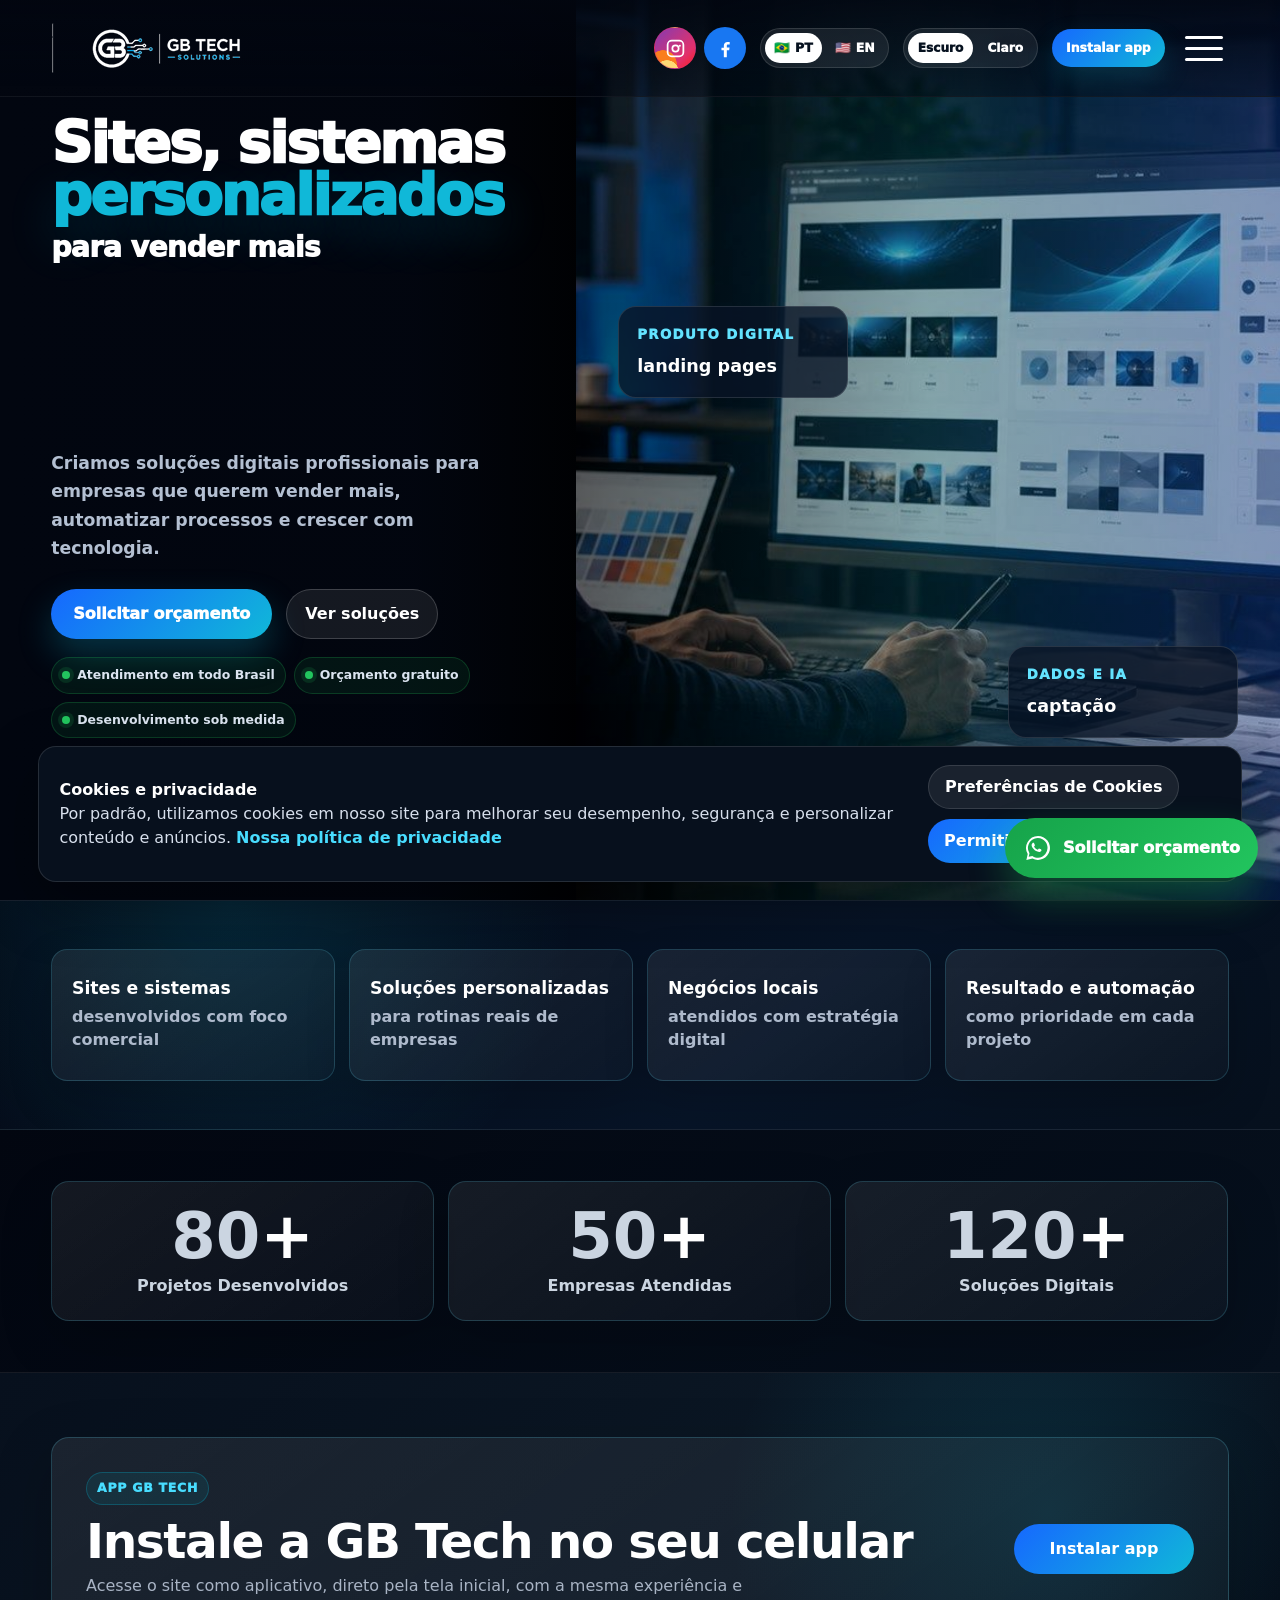
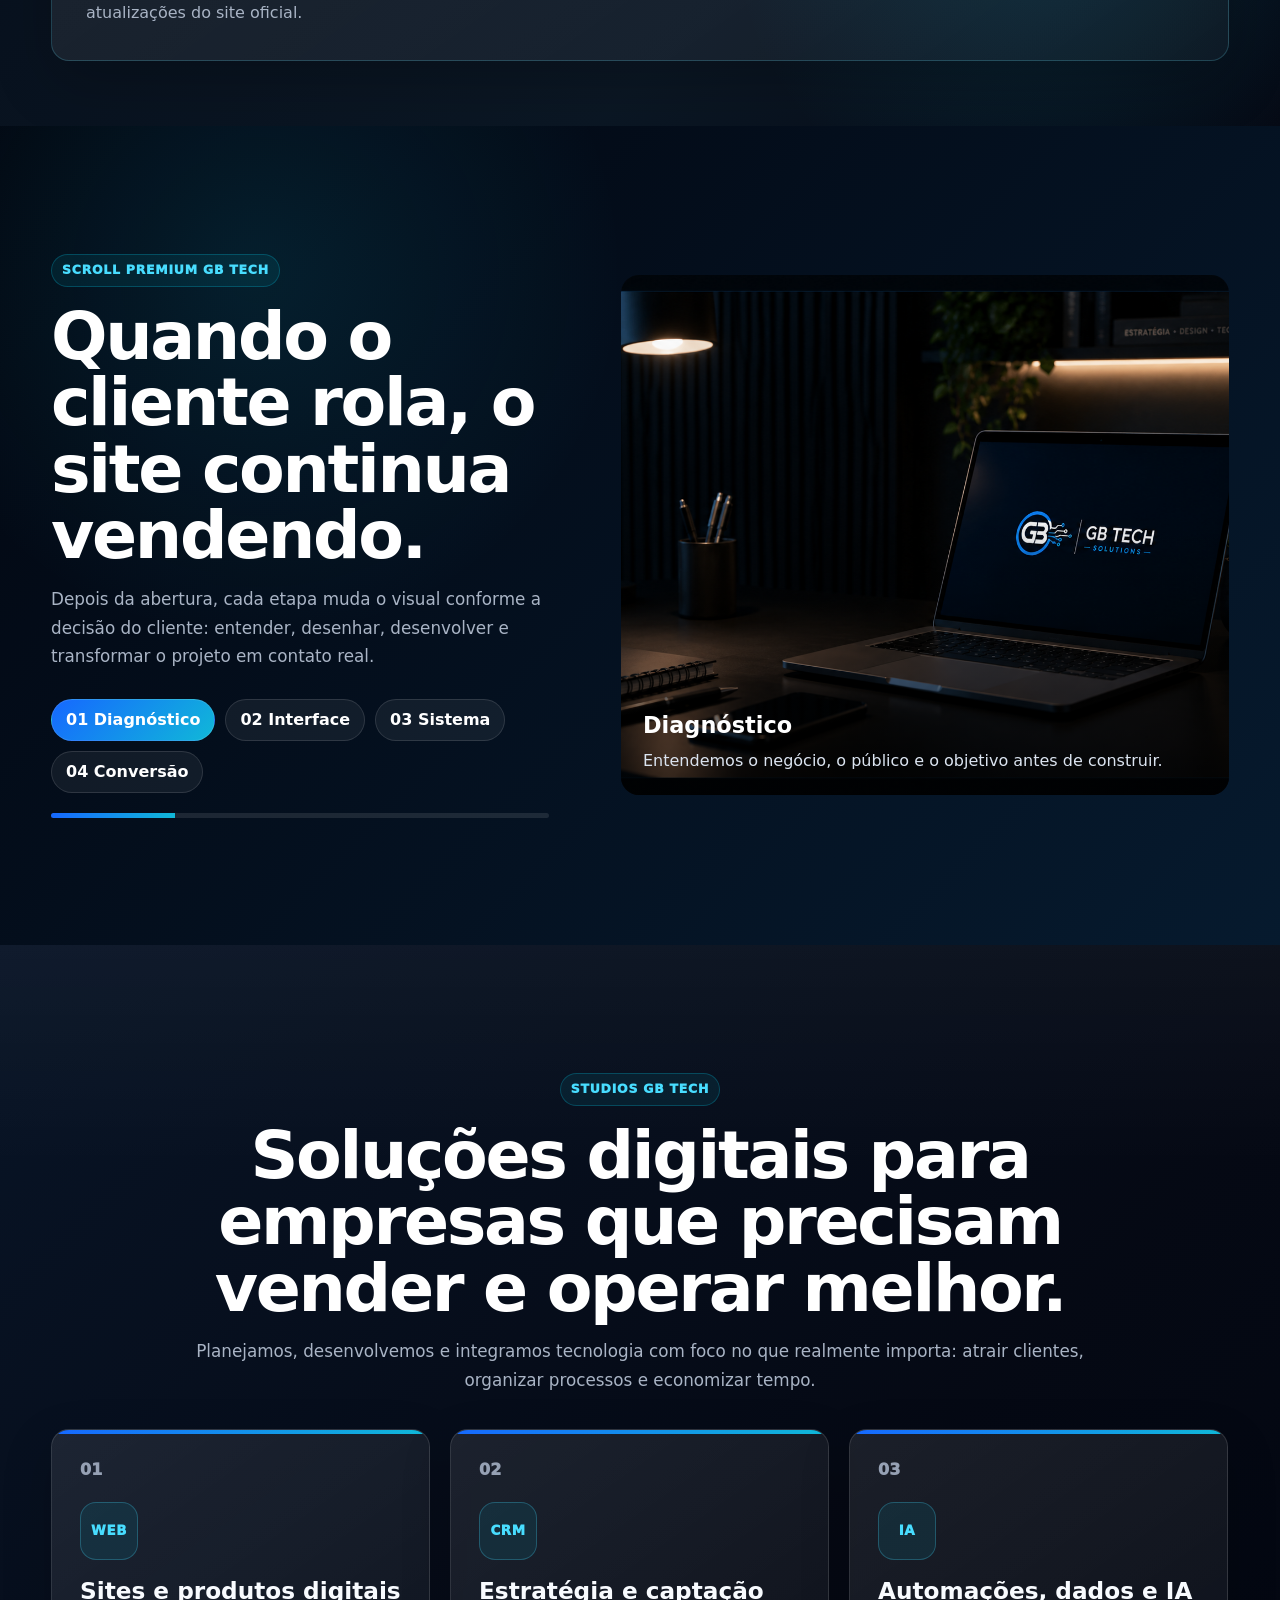
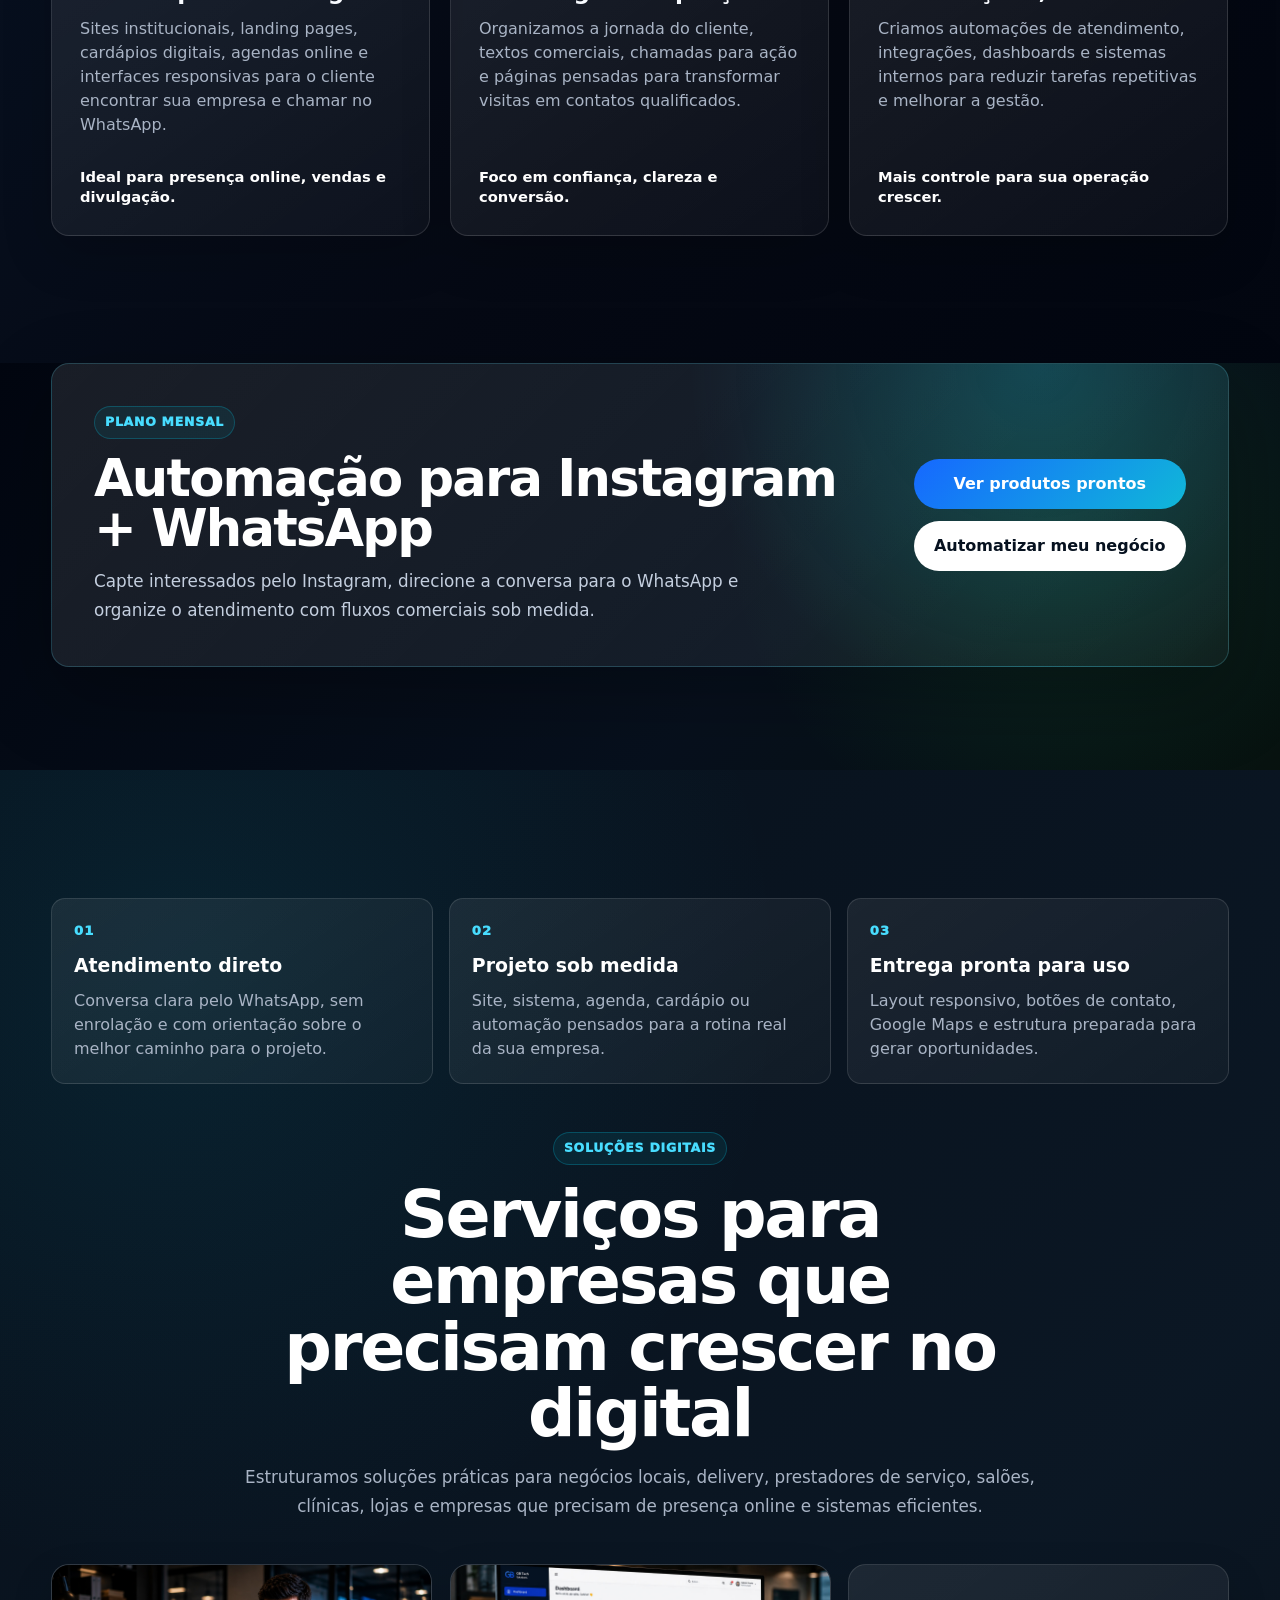
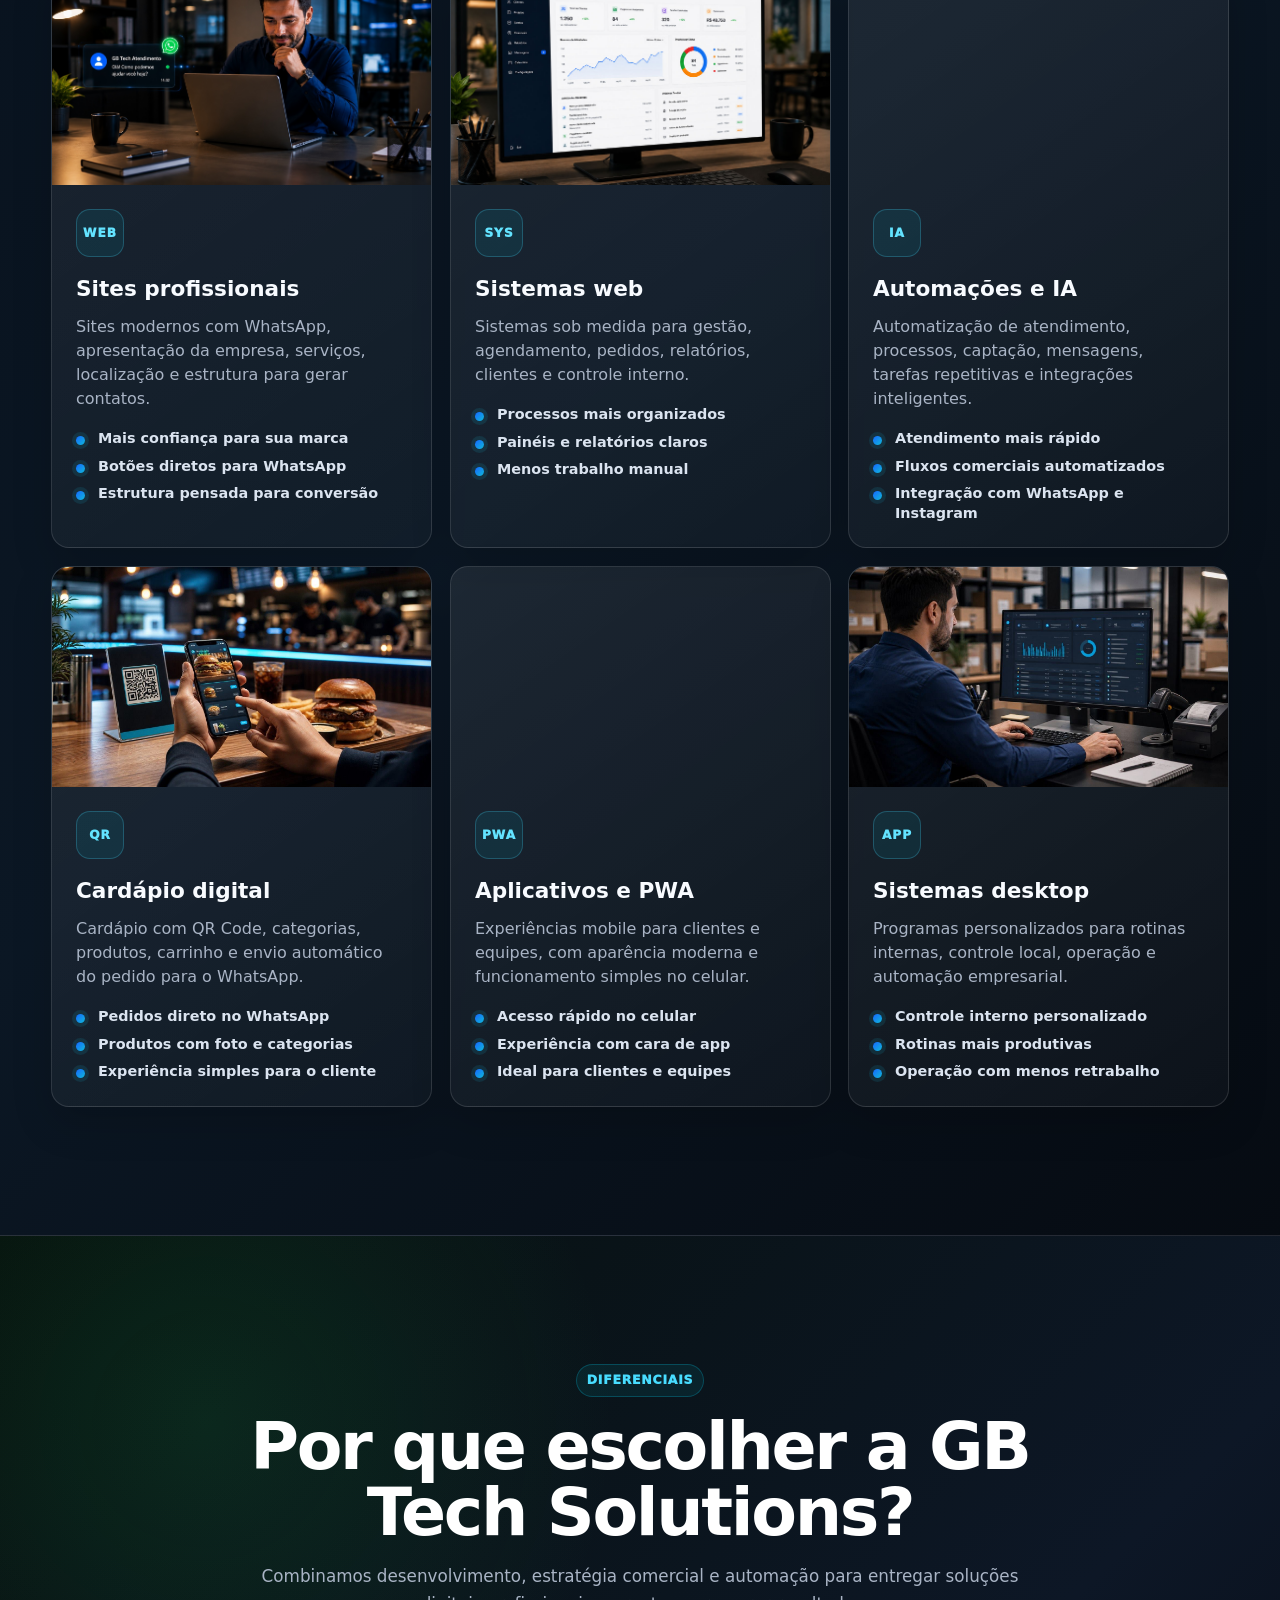
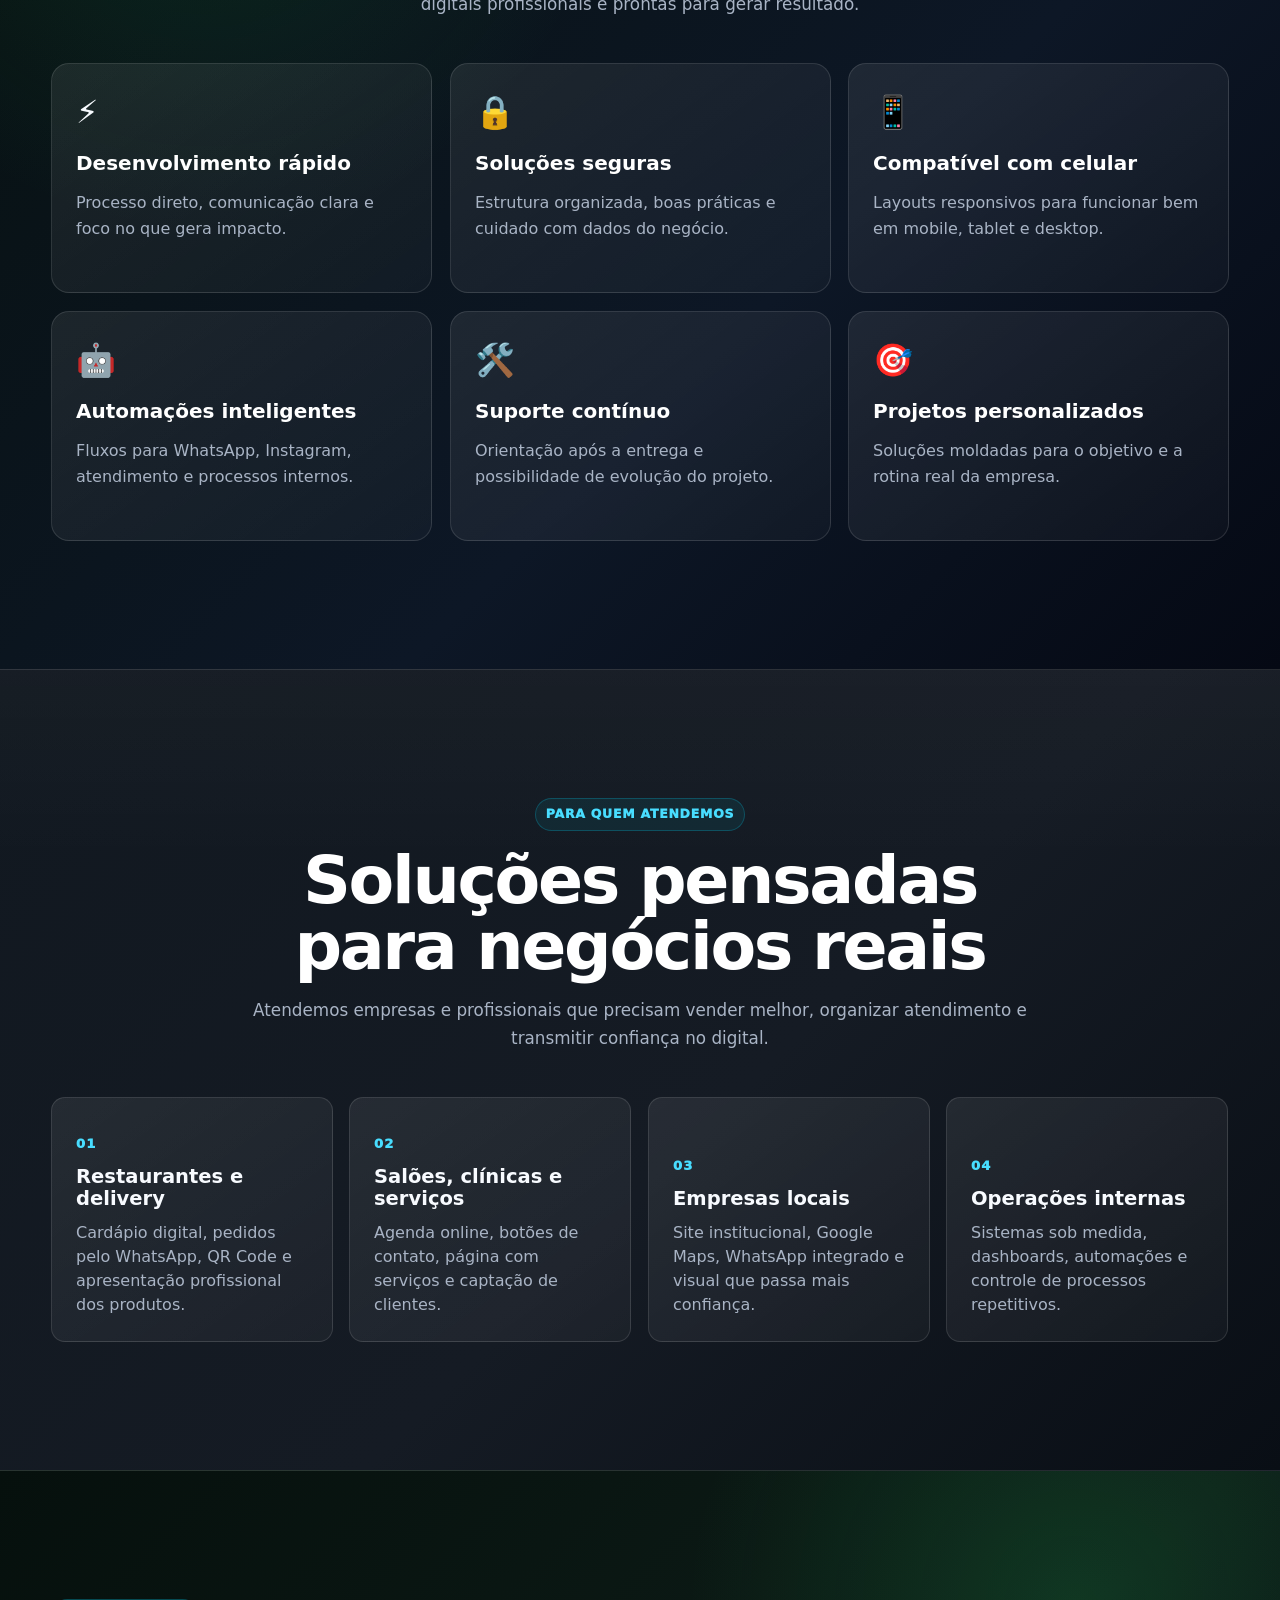
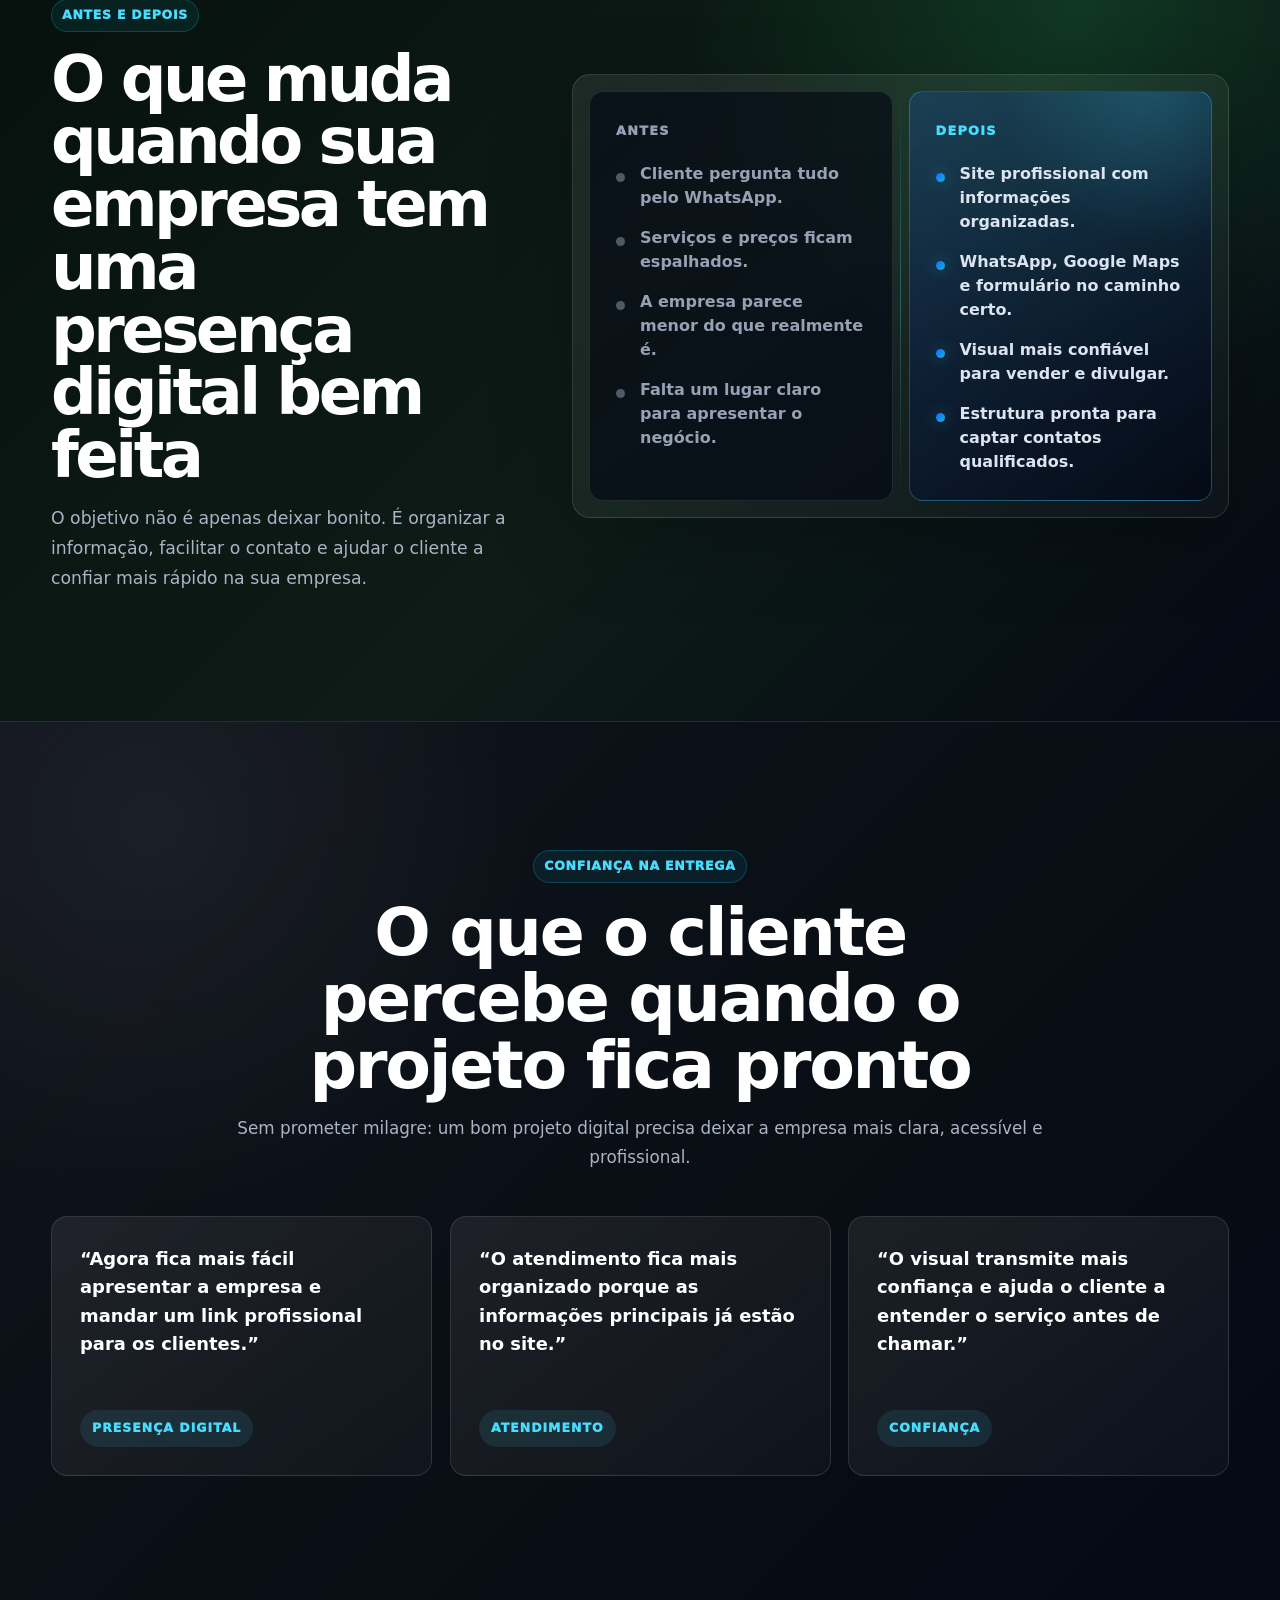
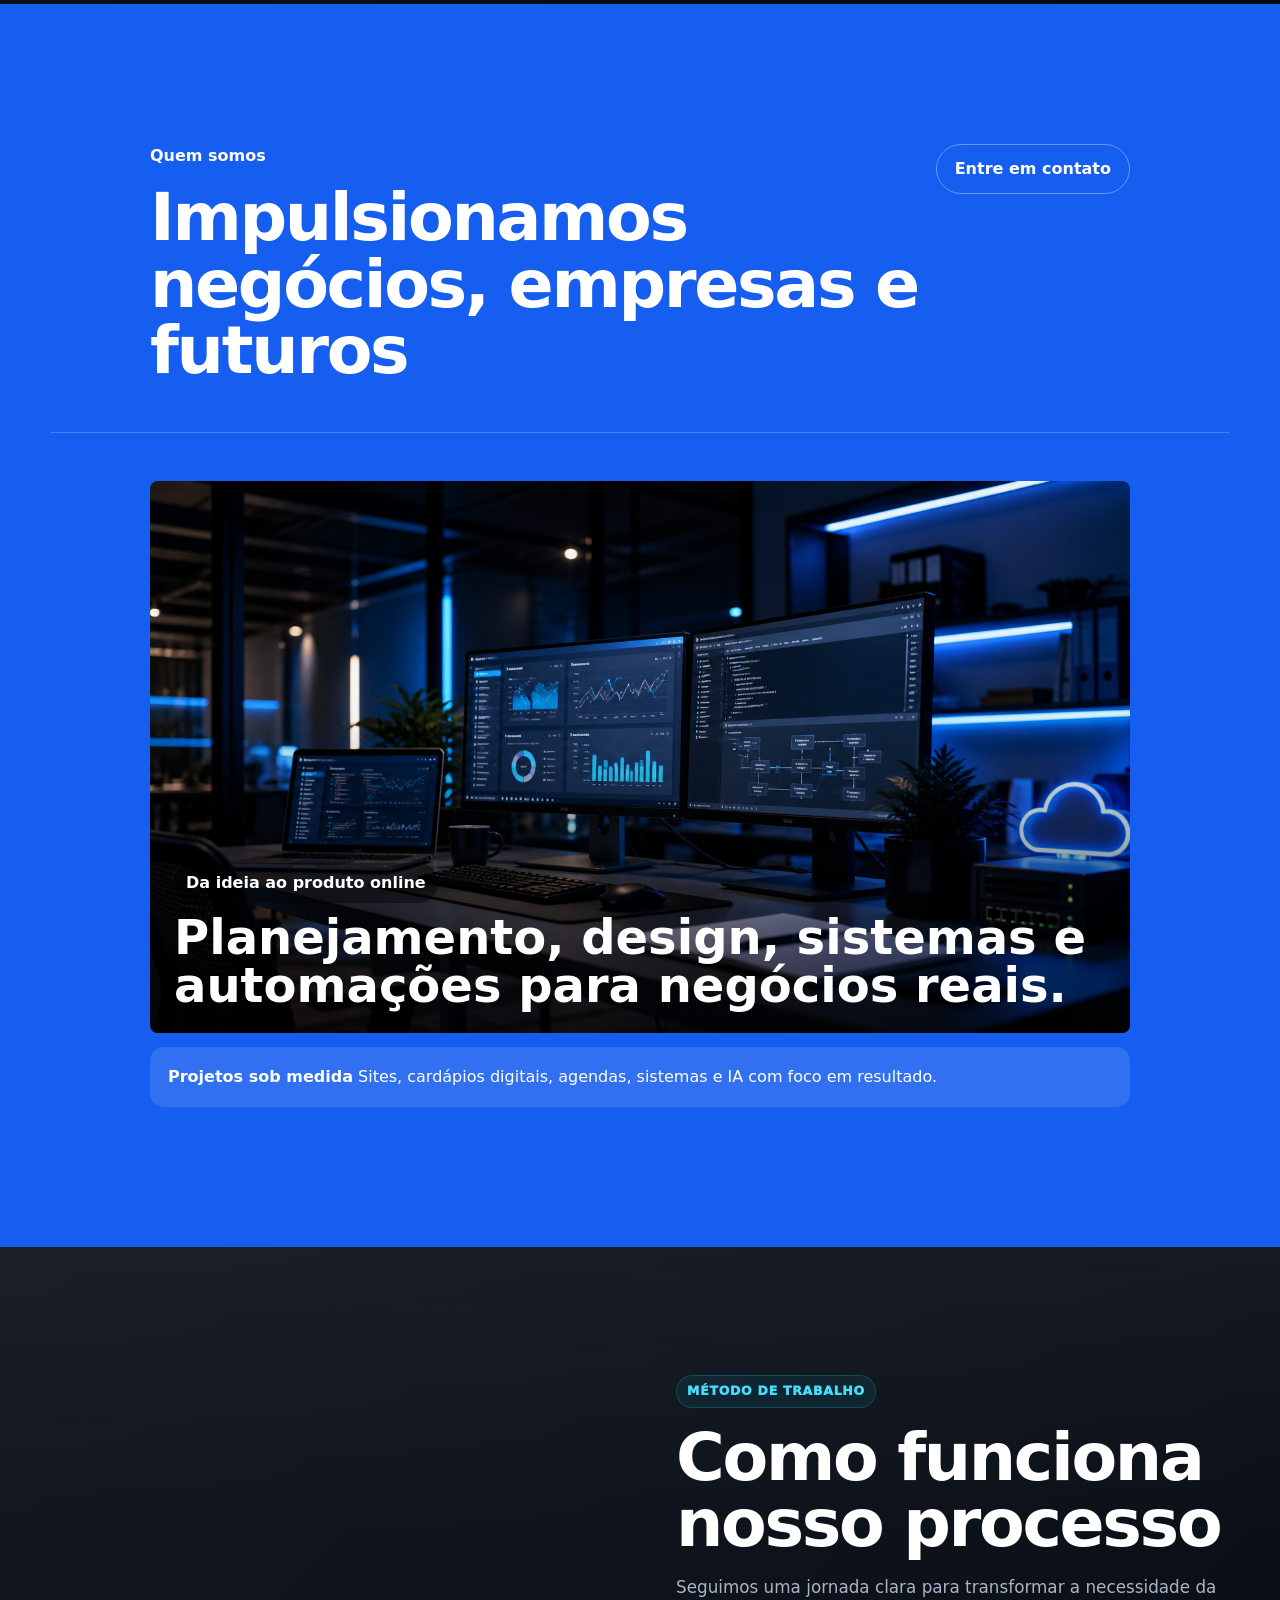
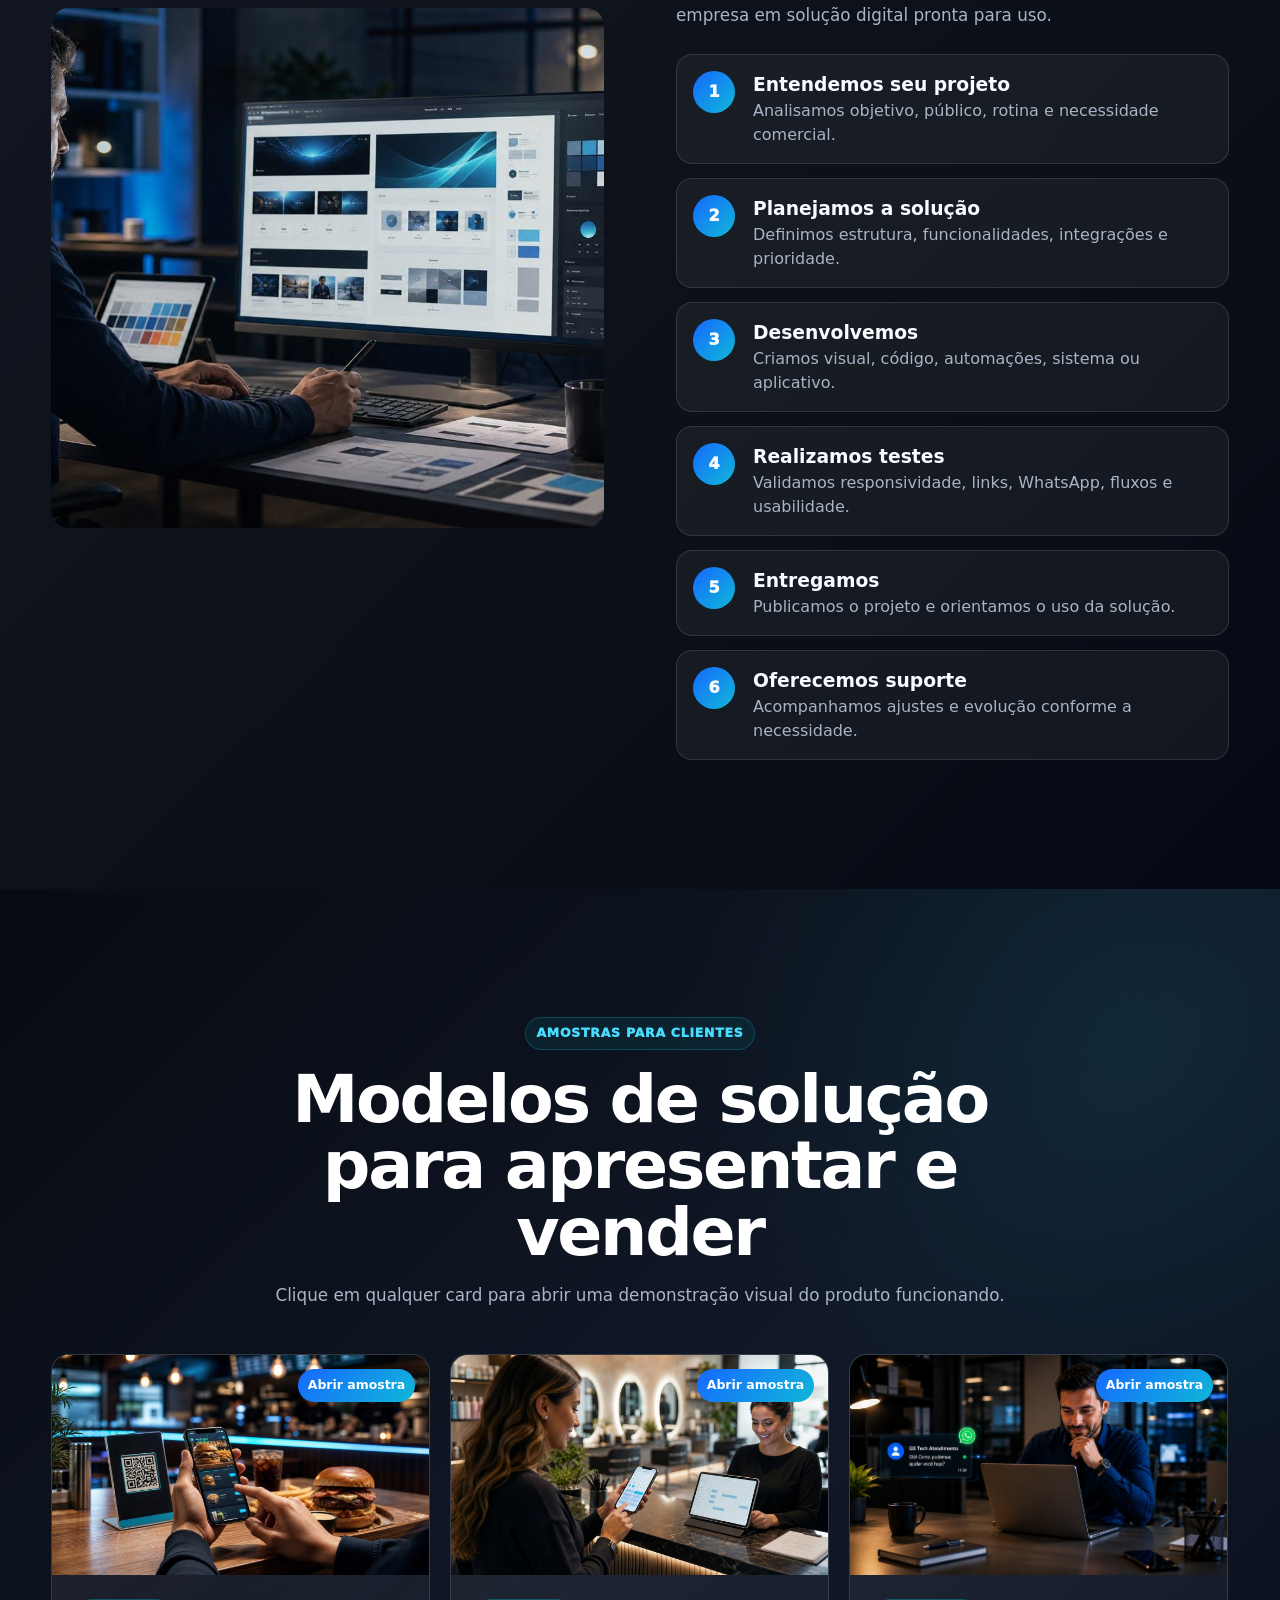
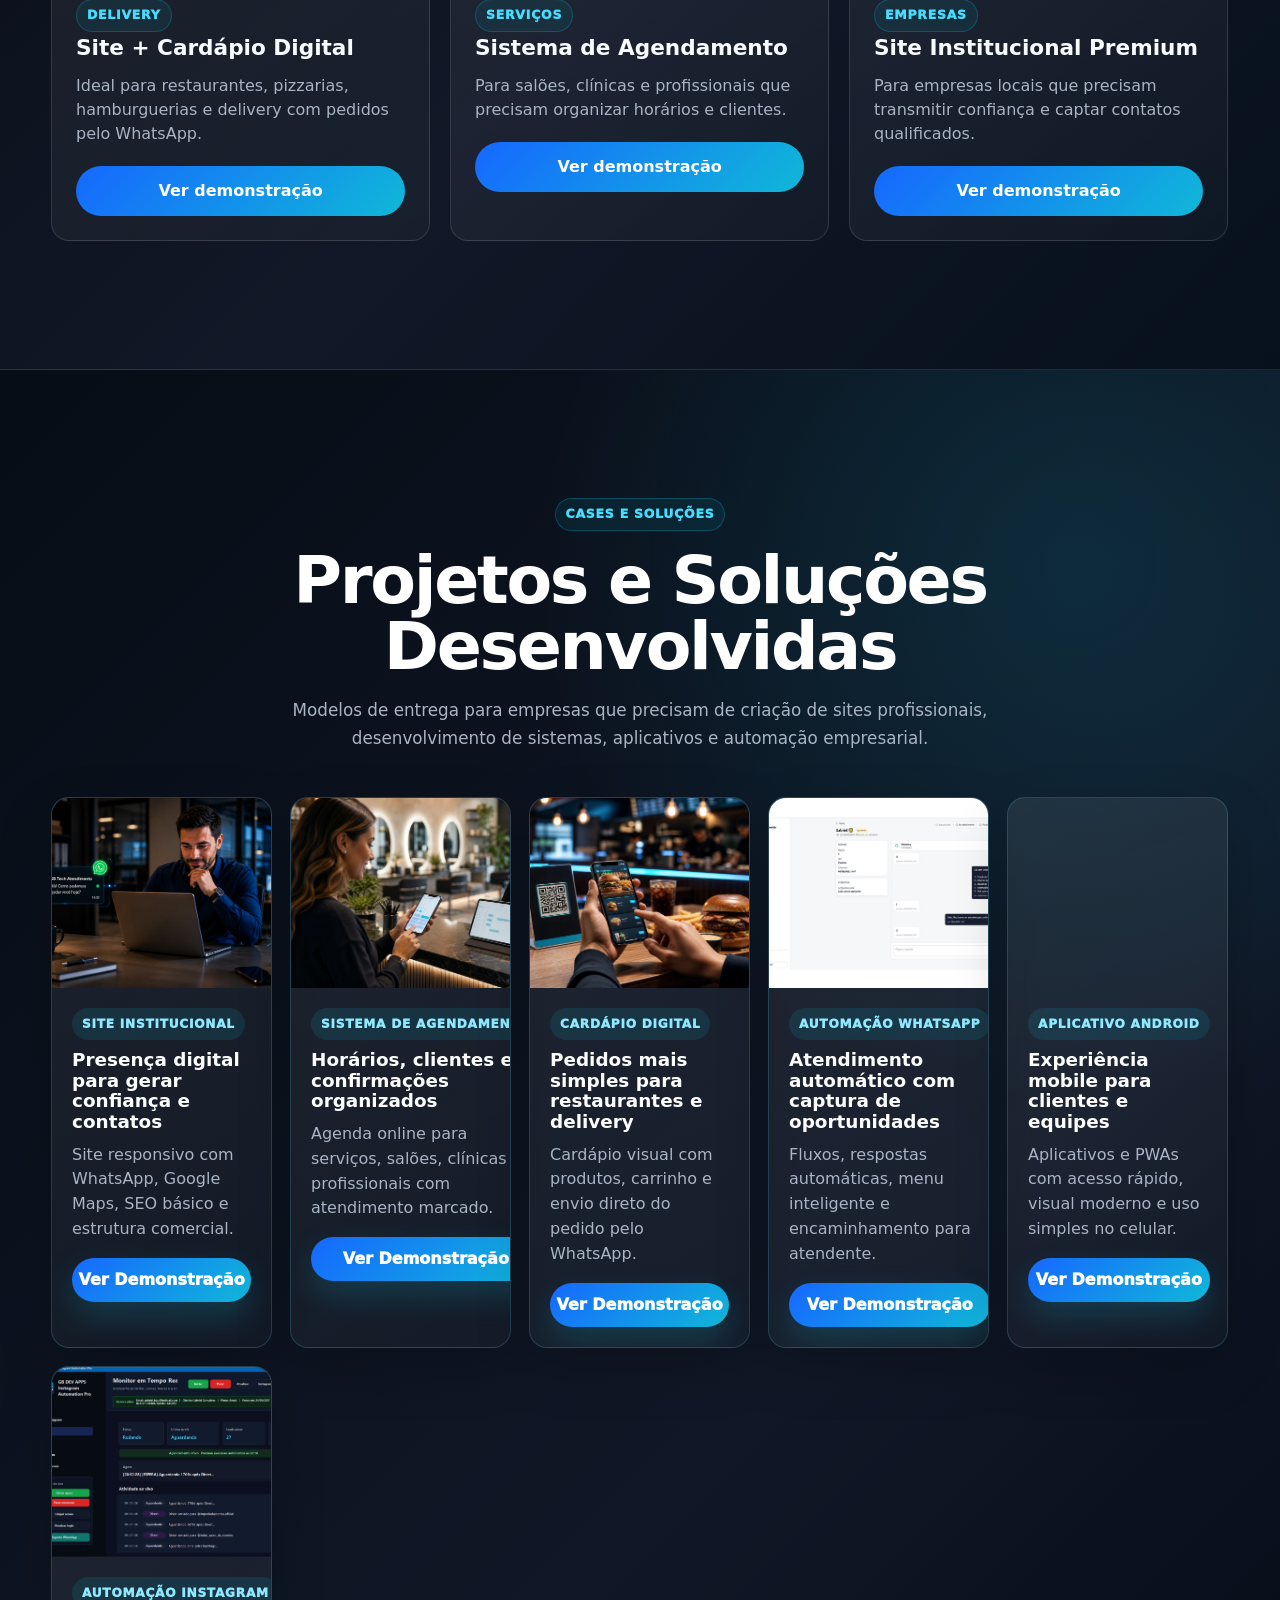
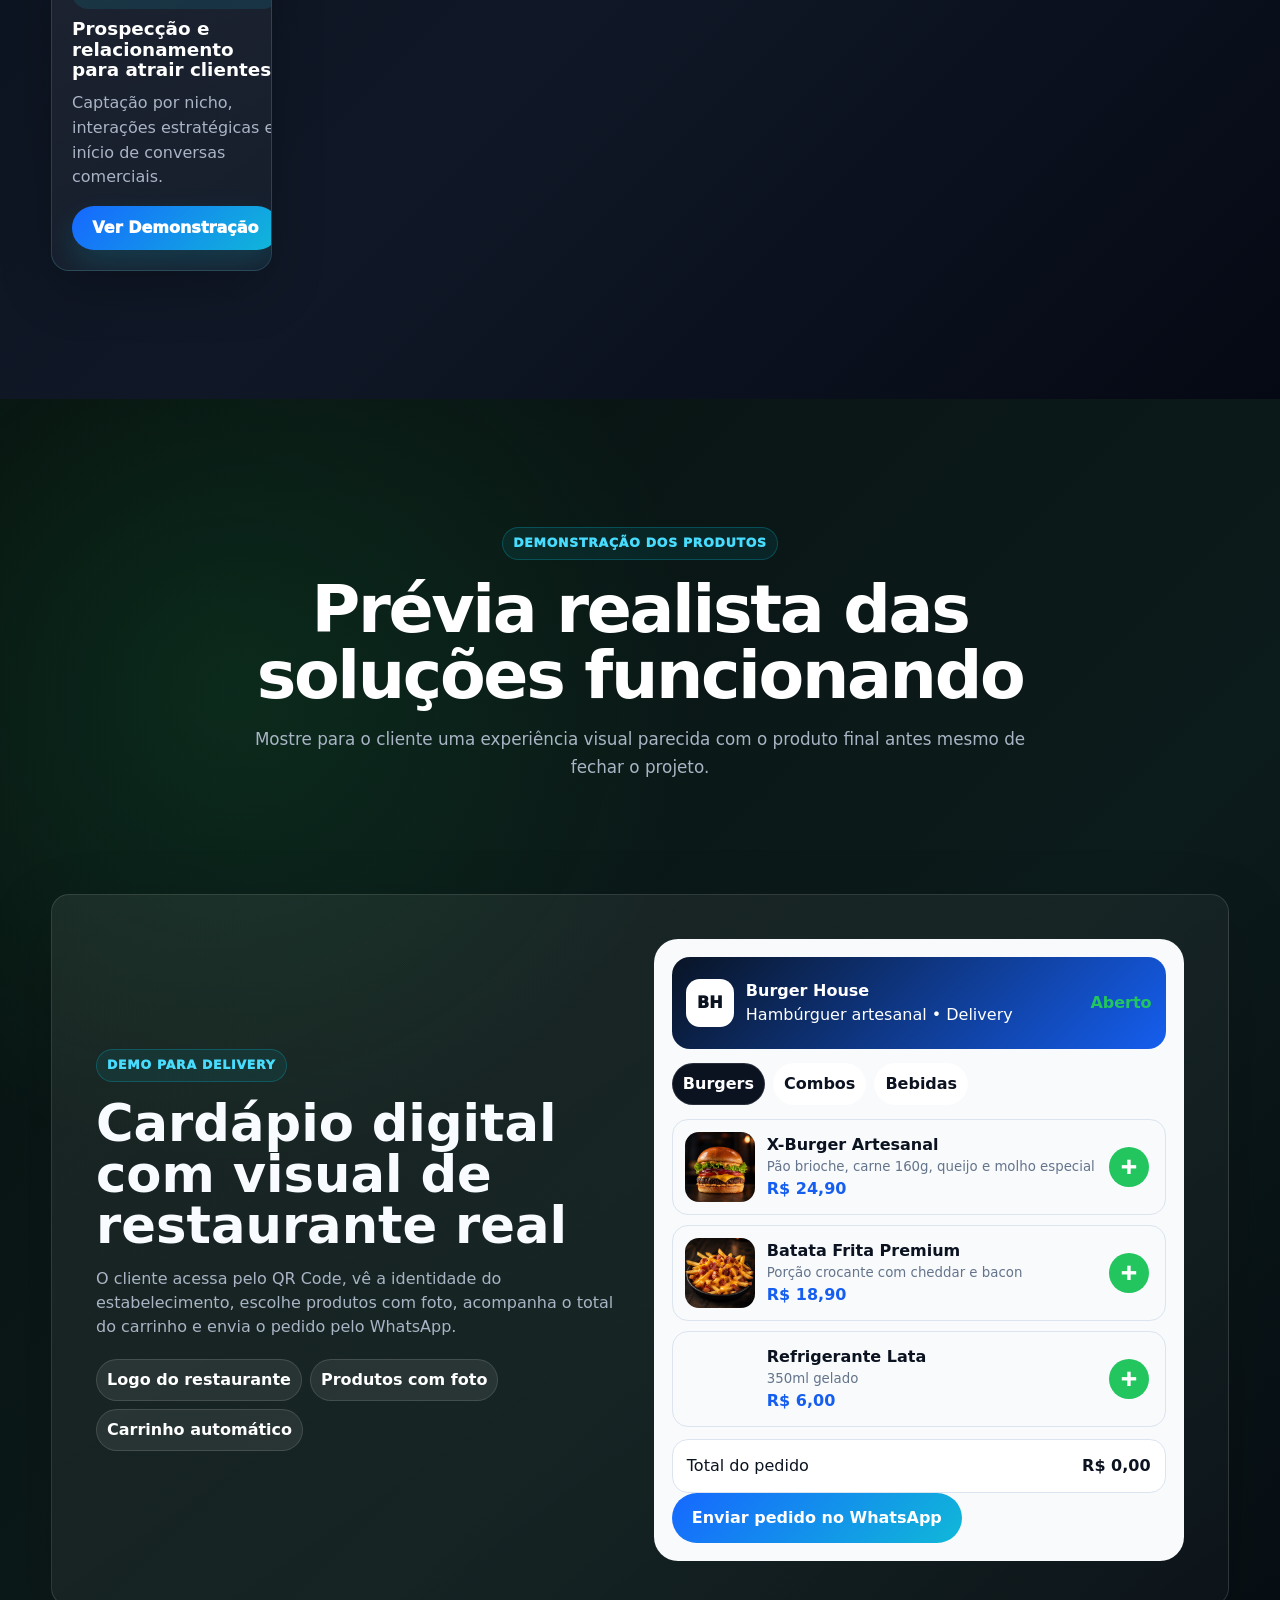
==== commit 746a7ec0: "update" ====
--- a/index.html
+++ b/index.html
@@ -220,15 +220,15 @@
     <section class="authority-counters-section" aria-label="Números de autoridade da GB Tech Solutions">
       <div class="container authority-counters-grid reveal">
         <article>
-          <strong><span class="stat-number" data-count-to="40">0</span>+</strong>
+          <strong><span class="stat-number" data-count-to="80">80</span>+</strong>
           <span>Projetos Desenvolvidos</span>
         </article>
         <article>
-          <strong><span class="stat-number" data-count-to="25">0</span>+</strong>
+          <strong><span class="stat-number" data-count-to="50">50</span>+</strong>
           <span>Empresas Atendidas</span>
         </article>
         <article>
-          <strong><span class="stat-number" data-count-to="60">0</span>+</strong>
+          <strong><span class="stat-number" data-count-to="120">120</span>+</strong>
           <span>Soluções Digitais</span>
         </article>
       </div>
--- a/css/style.css
+++ b/css/style.css
@@ -3738,6 +3738,76 @@
   .io-header{
     background:linear-gradient(180deg,rgba(2,6,16,.96),rgba(2,6,16,.78));
   }
+  .ioasys-exact-hero{
+    min-height:100svh;
+    overflow:hidden;
+  }
+  .io-hero-layer{
+    align-content:start;
+    gap:18px;
+    padding:clamp(128px,30vw,154px) 22px 92px;
+    overflow:hidden;
+  }
+  .io-hero-title{
+    width:100%;
+    max-width:100%;
+    font-size:clamp(2.55rem,11.2vw,3.55rem);
+    line-height:.94;
+    letter-spacing:0;
+    overflow:hidden;
+  }
+  .io-title-white,
+  .io-title-yellow,
+  .io-title-small{
+    max-width:100%;
+    overflow-wrap:normal;
+    word-break:normal;
+  }
+  .io-title-yellow{
+    margin-top:2px;
+  }
+  .io-title-small{
+    margin-top:8px;
+    font-size:.58em;
+    line-height:1.02;
+  }
+  .io-copy{
+    width:100%;
+    max-width:100%;
+  }
+  .io-hero-desc{
+    max-width:100%;
+    margin-bottom:18px;
+    font-size:.96rem;
+    line-height:1.55;
+  }
+  .io-hero-actions{
+    width:100%;
+    display:grid;
+    grid-template-columns:1fr;
+    gap:10px;
+  }
+  .io-hero-btn,
+  .io-hero-link{
+    width:100%;
+    min-height:52px;
+    padding-inline:16px;
+  }
+  .hero-trust-seals{
+    display:grid;
+    grid-template-columns:1fr;
+    gap:10px;
+    width:100%;
+    margin-top:16px;
+  }
+  .hero-trust-seals span{
+    width:max-content;
+    max-width:100%;
+    min-height:42px;
+    padding:9px 12px;
+    font-size:.84rem;
+    line-height:1.2;
+  }
   .whatsapp-quick{
     right:14px;
     bottom:18px;
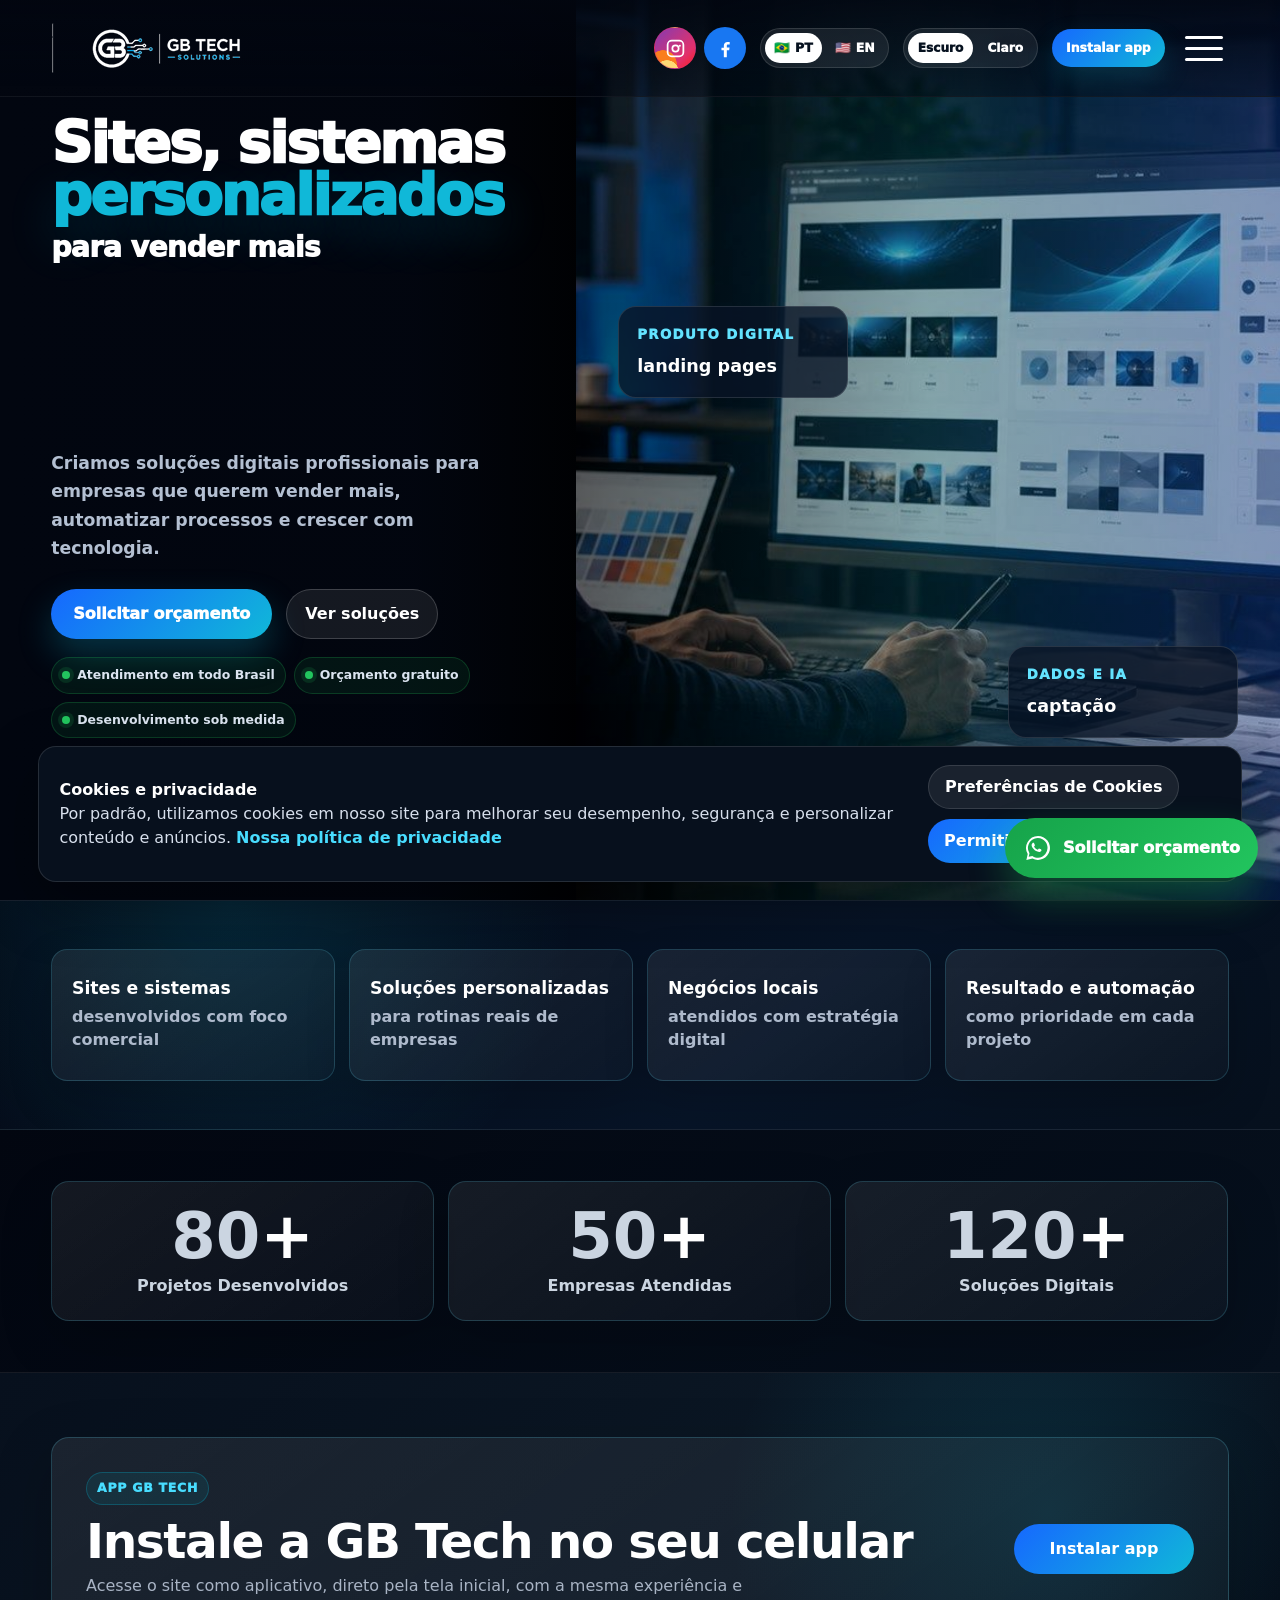
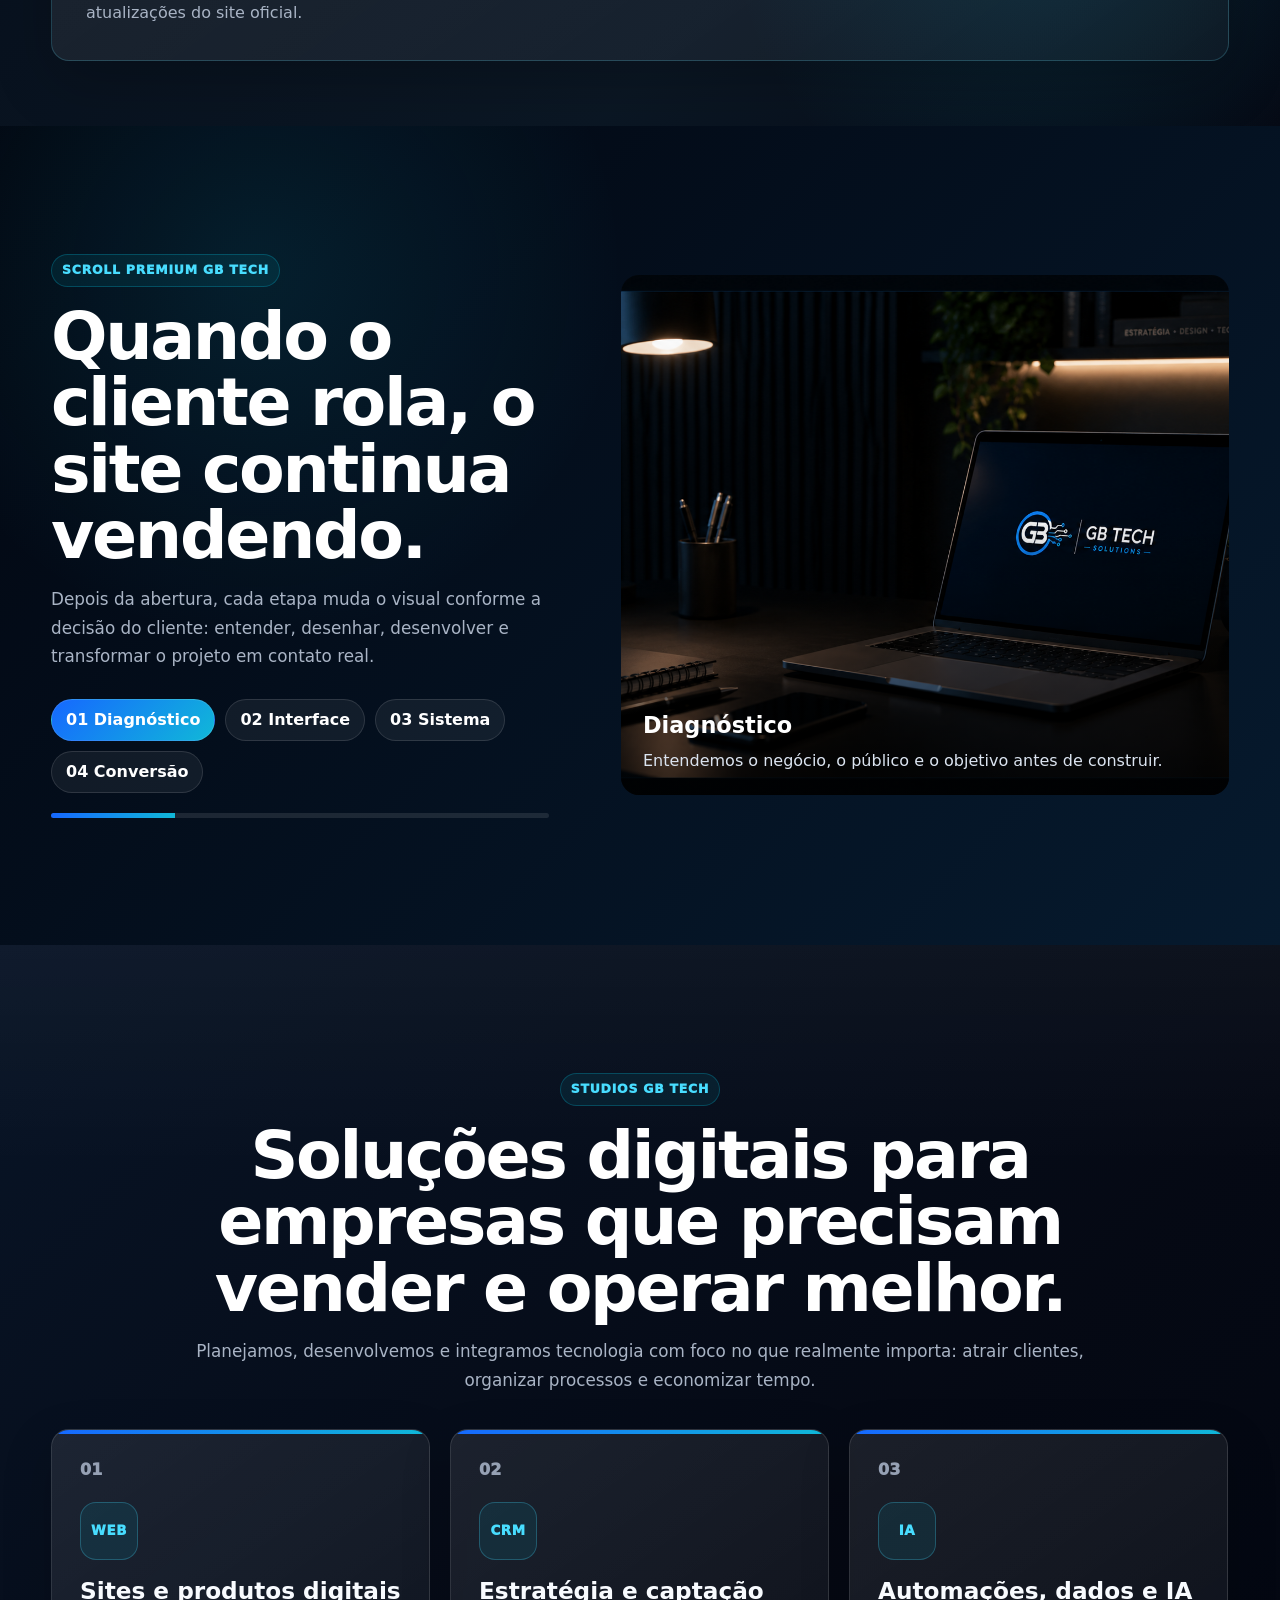
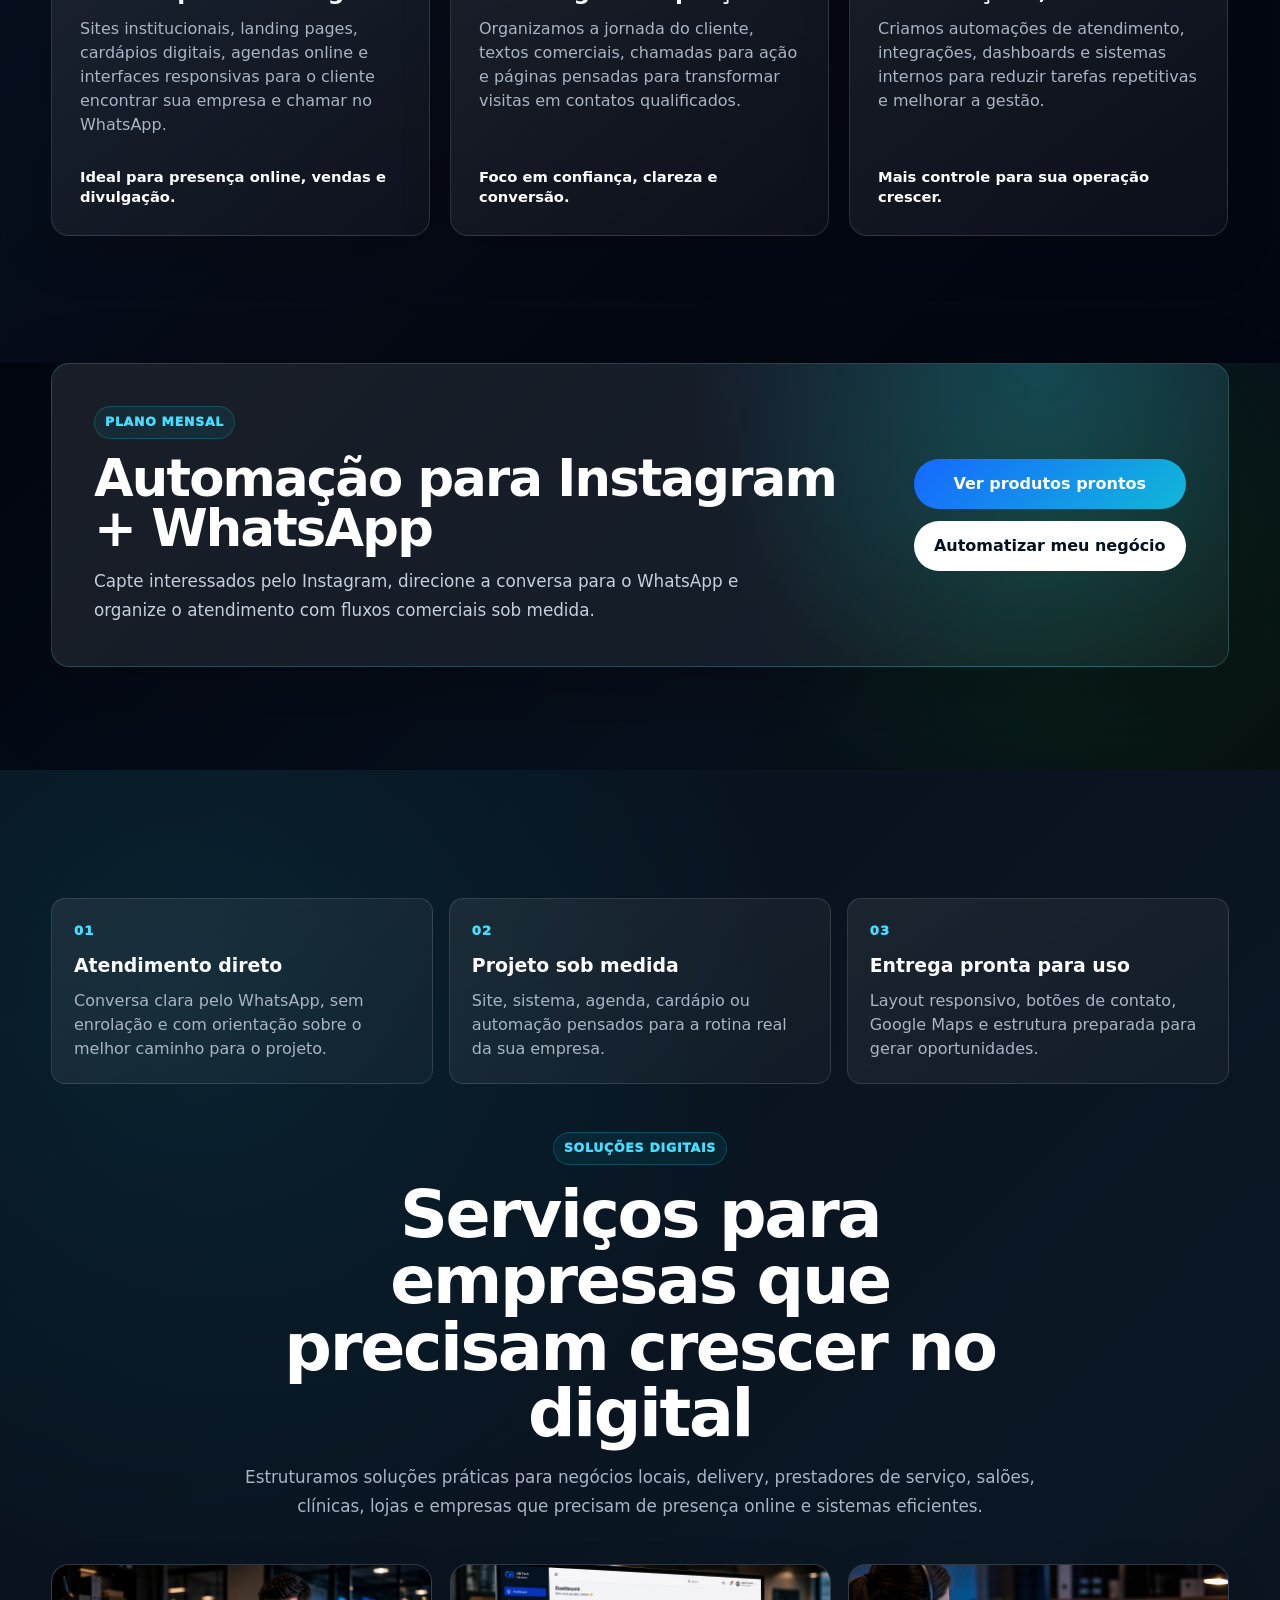
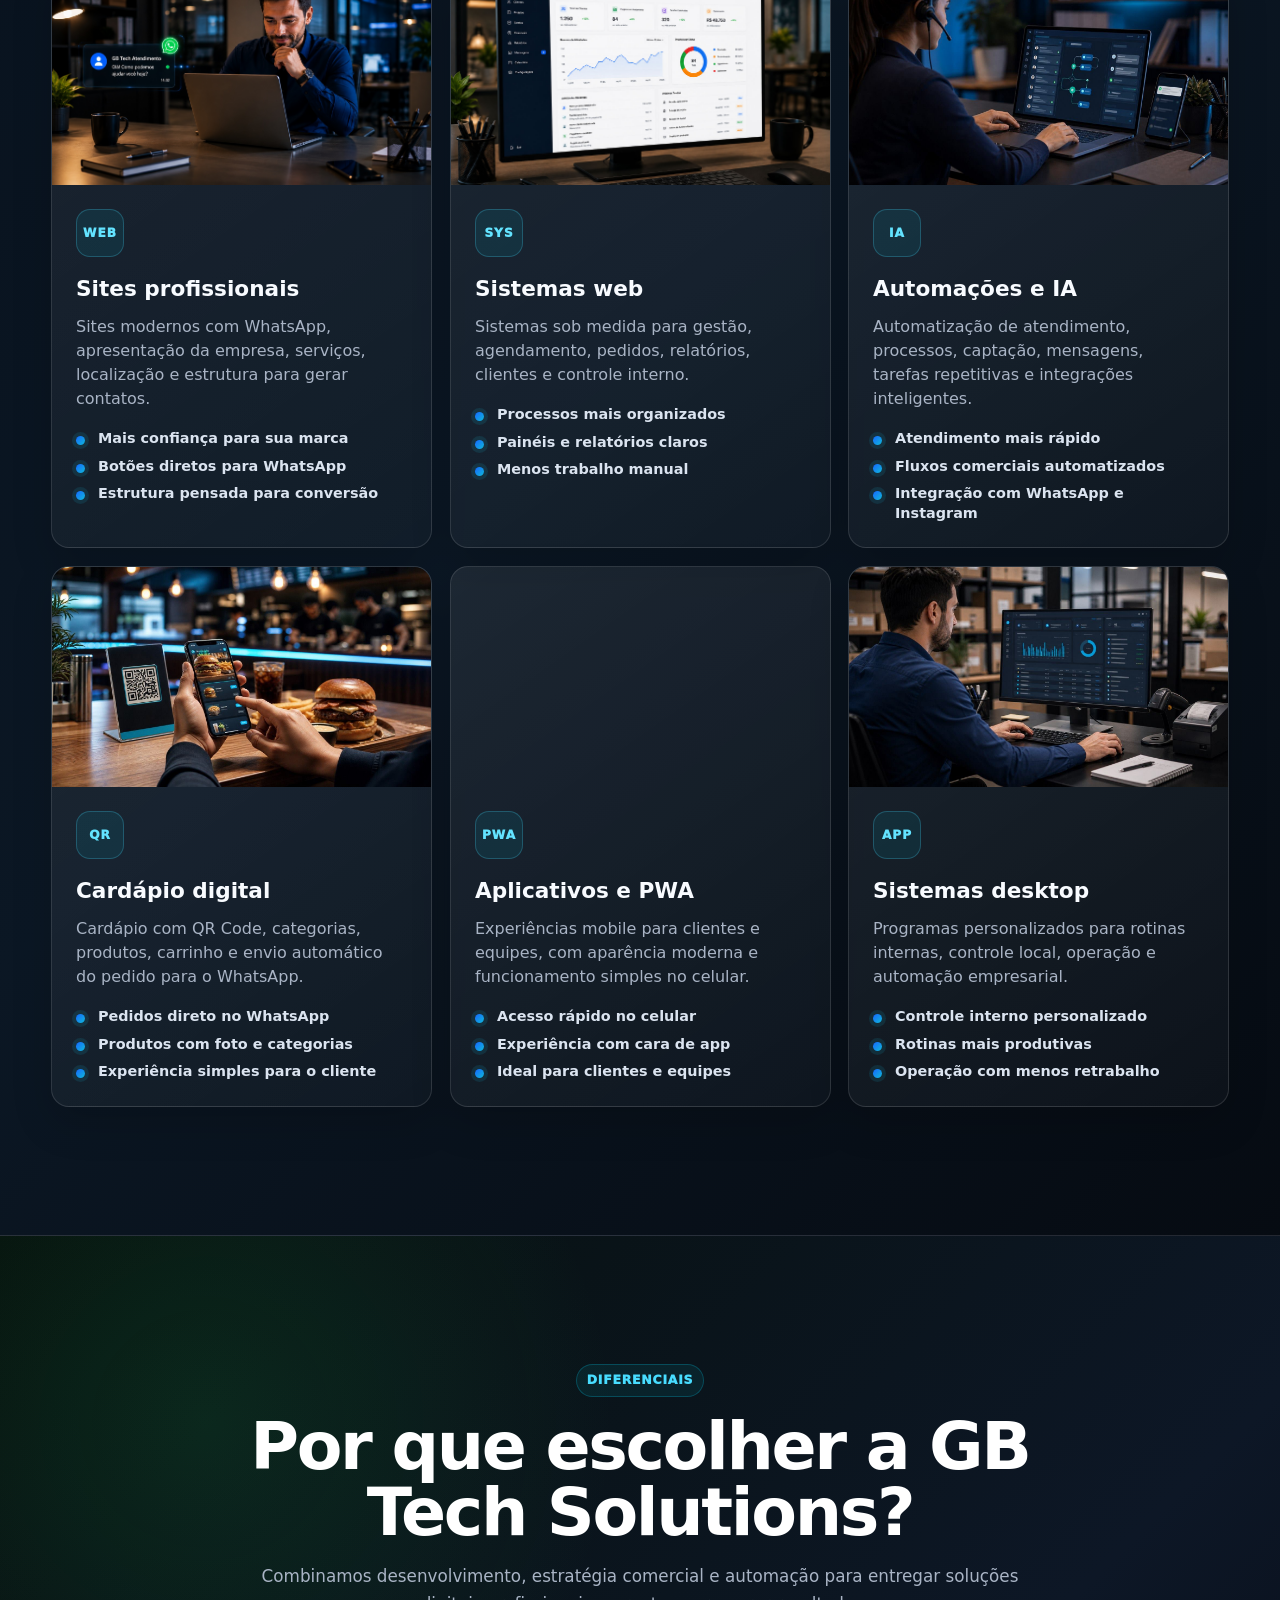
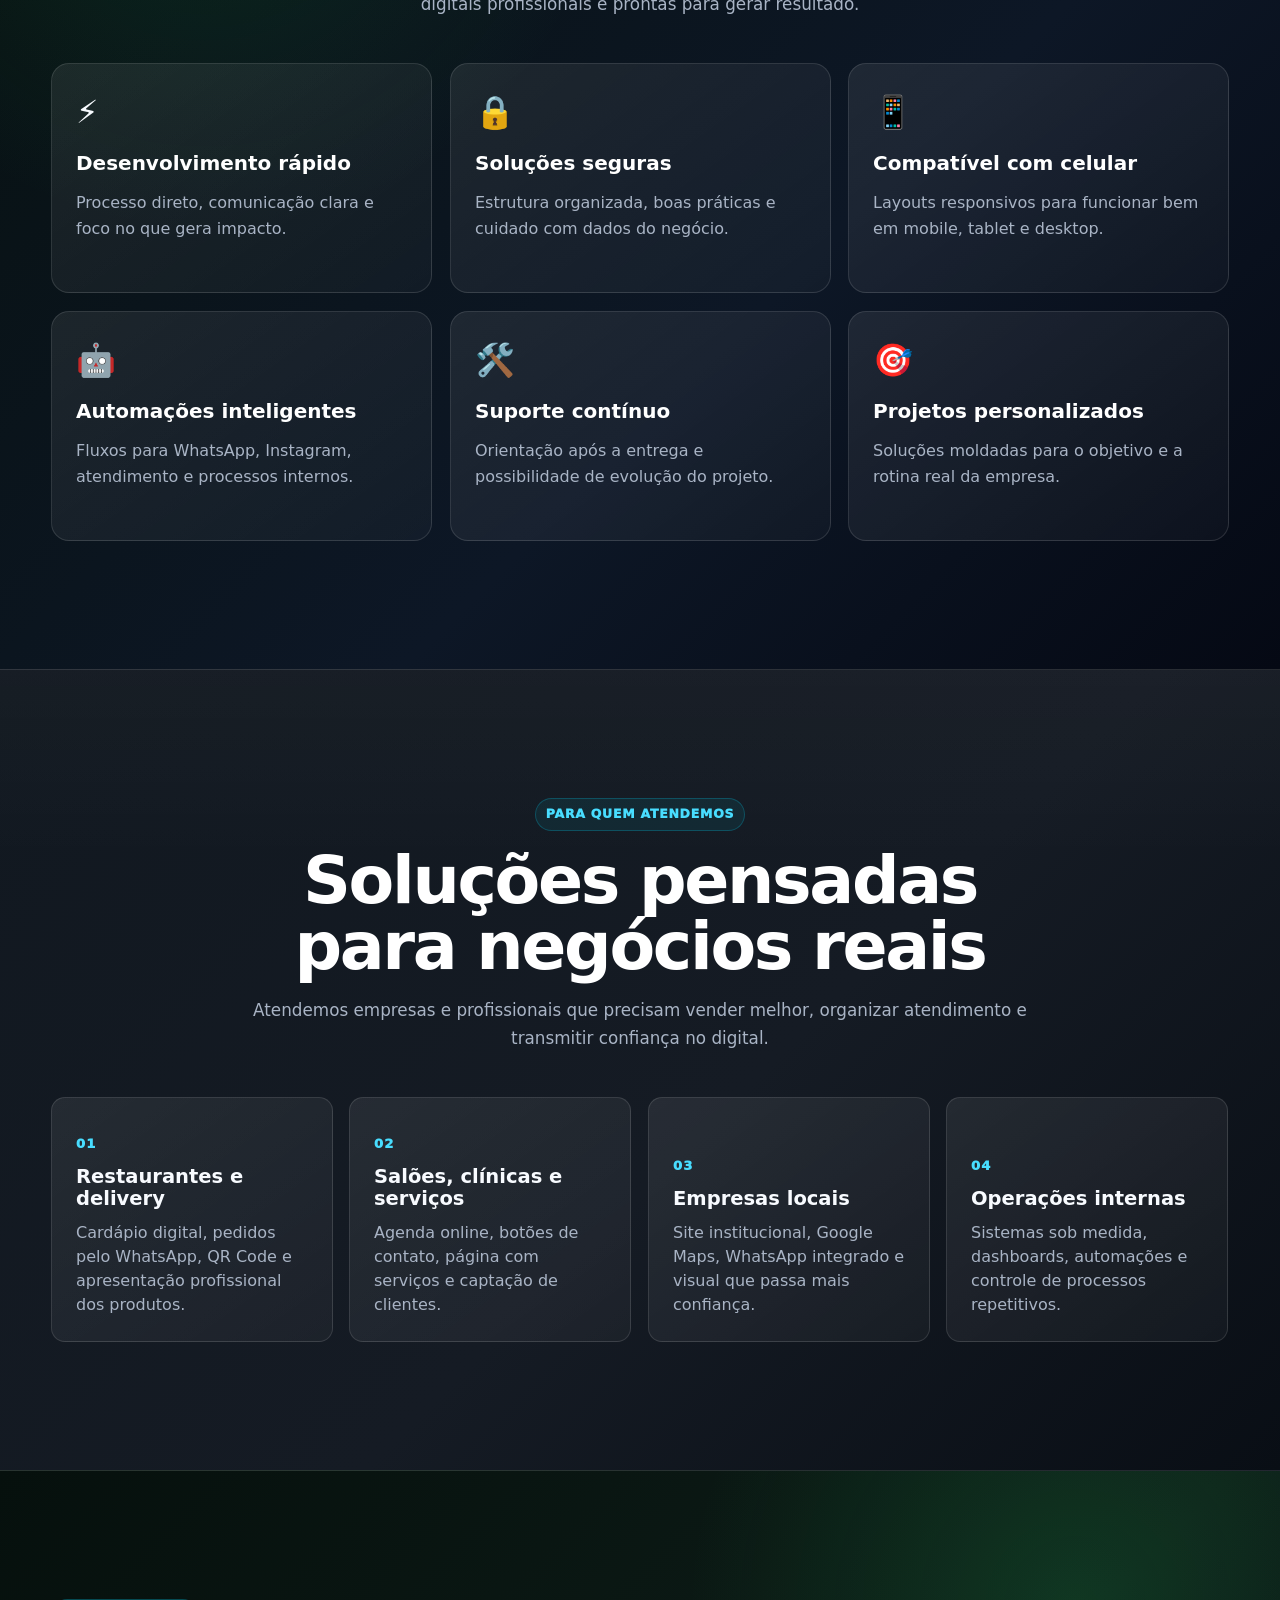
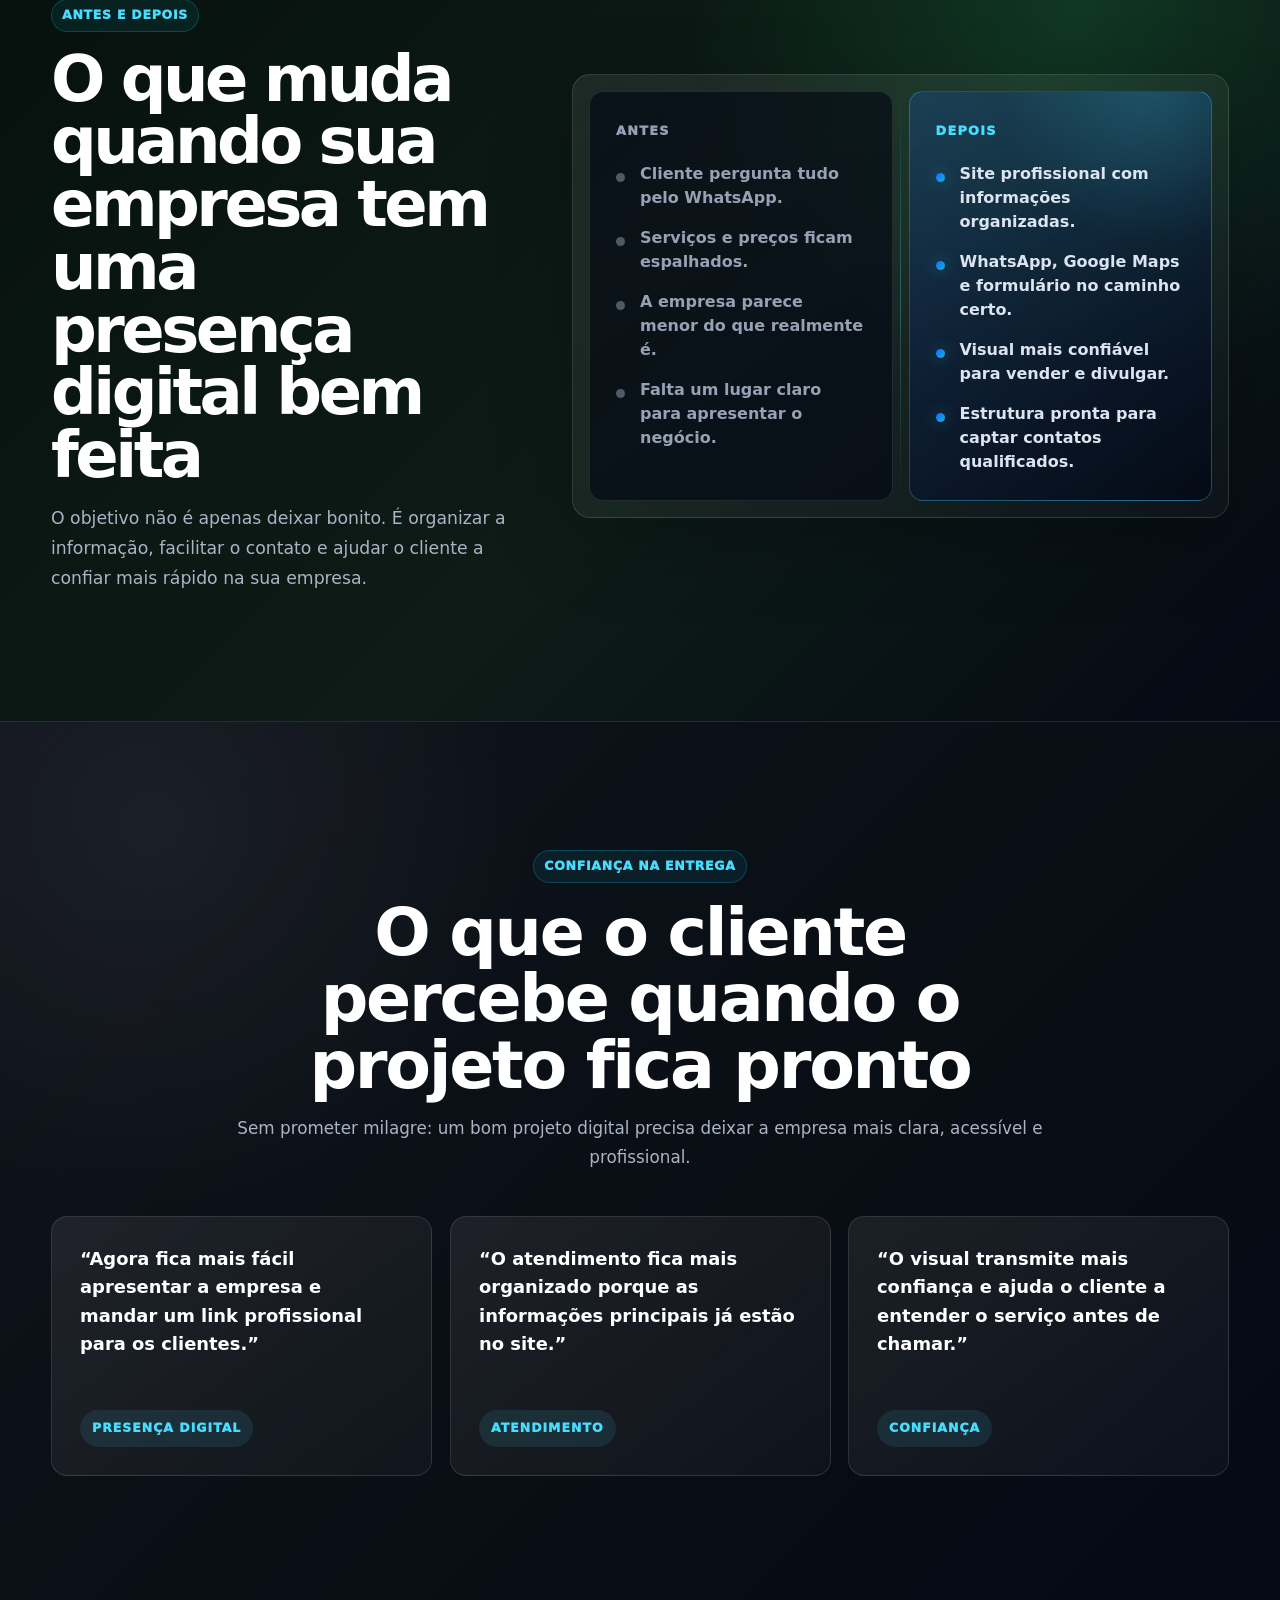
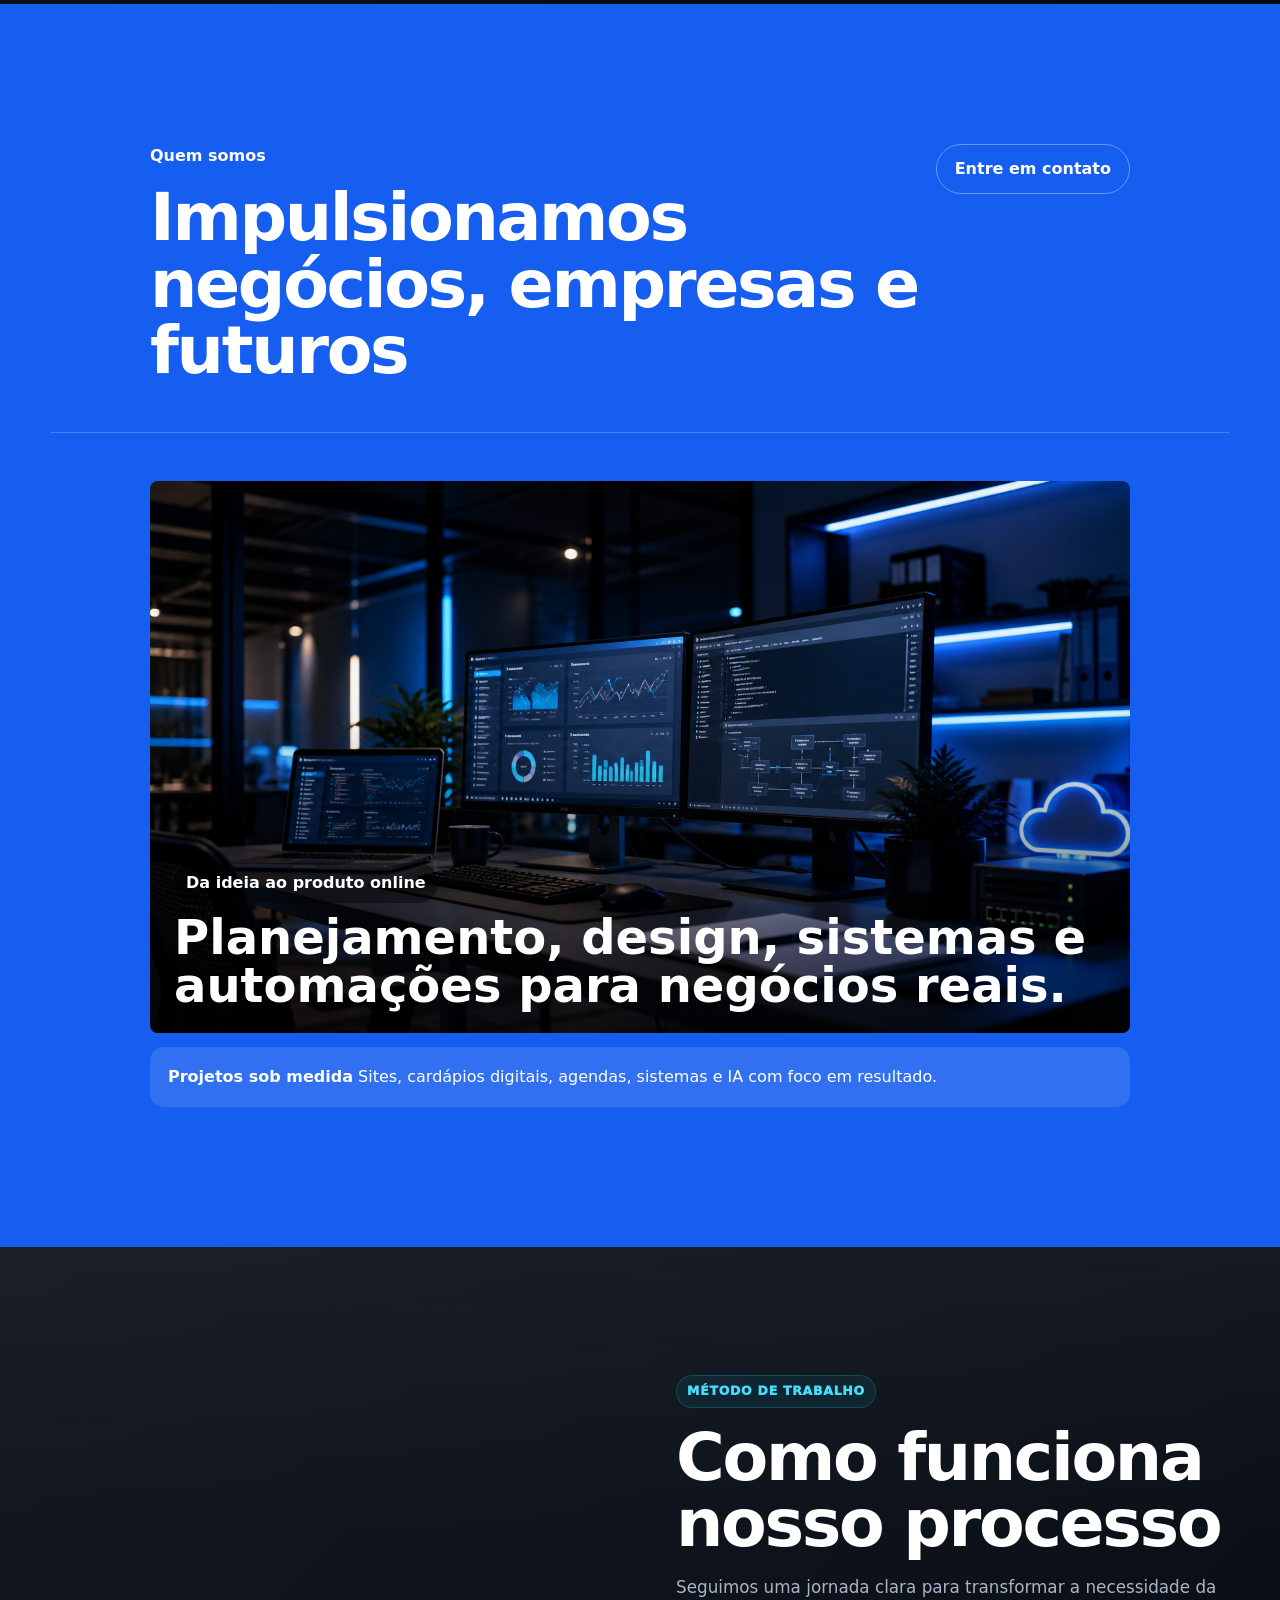
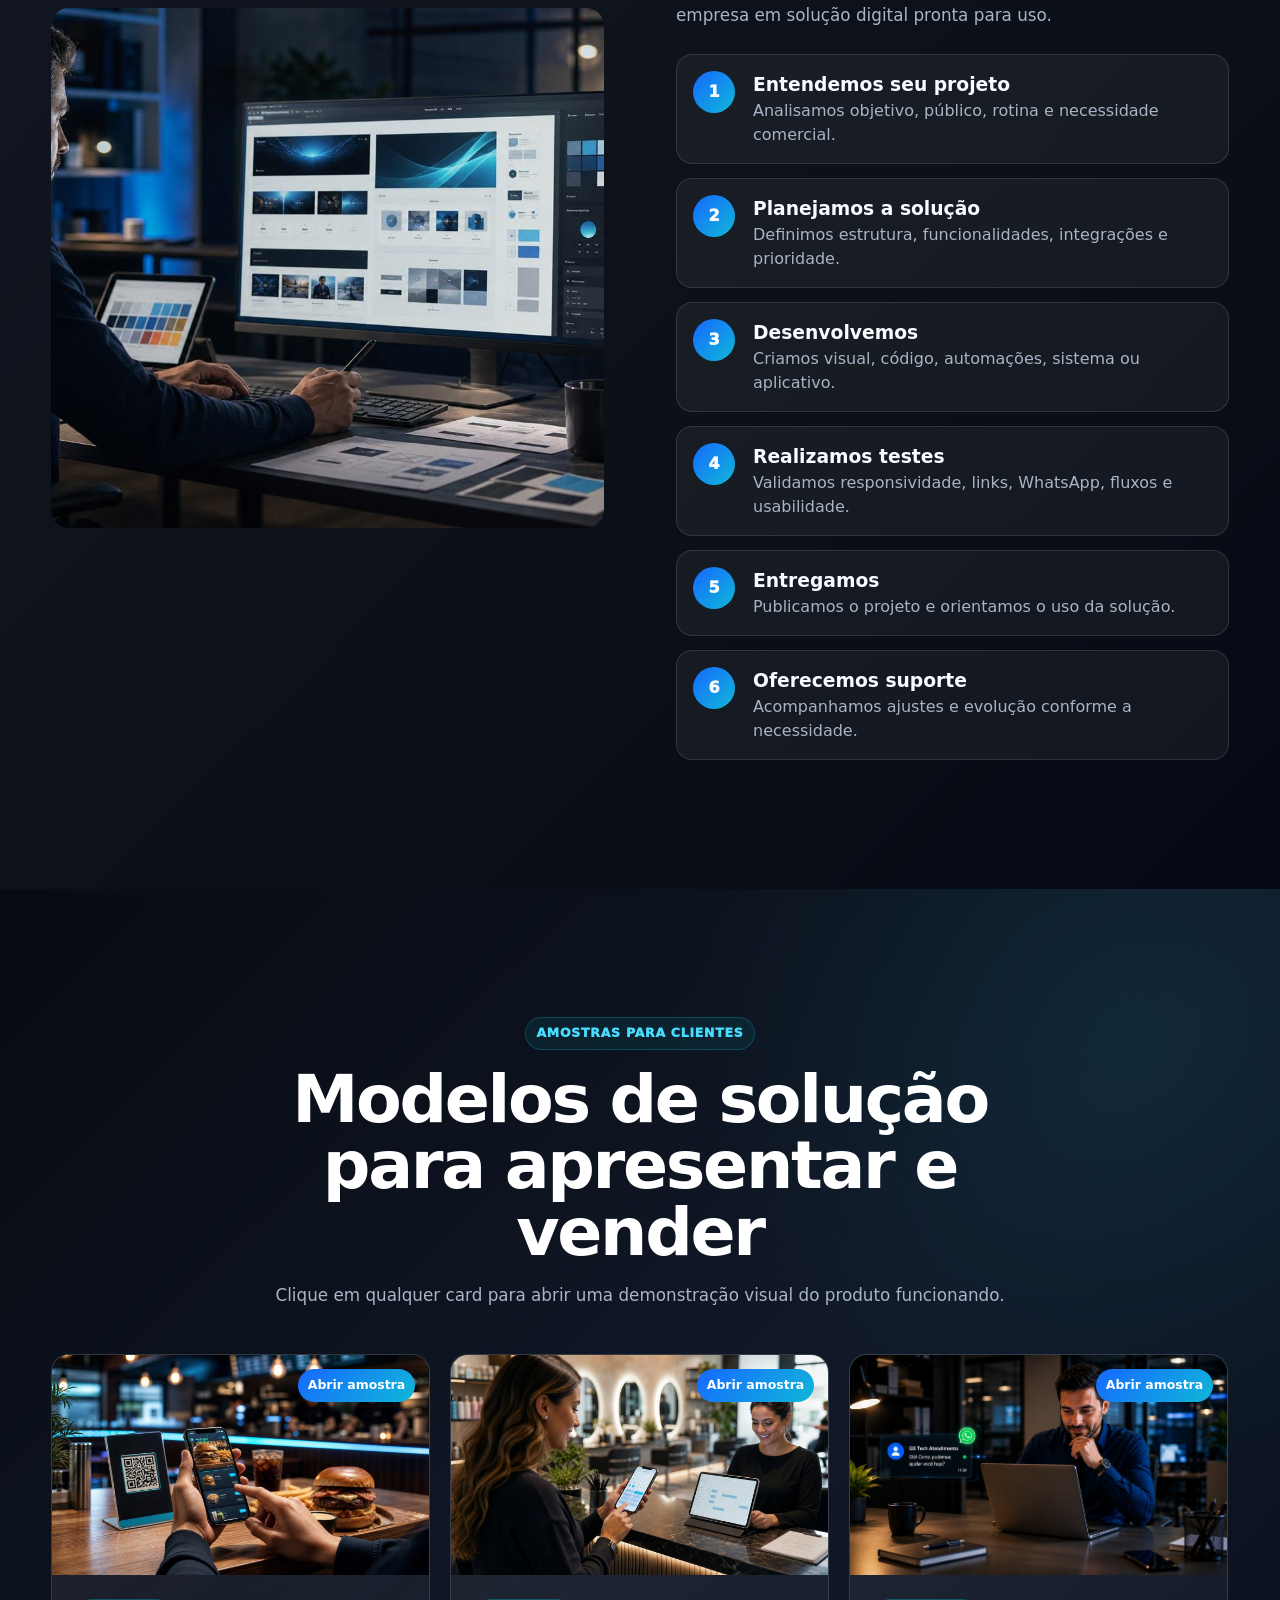
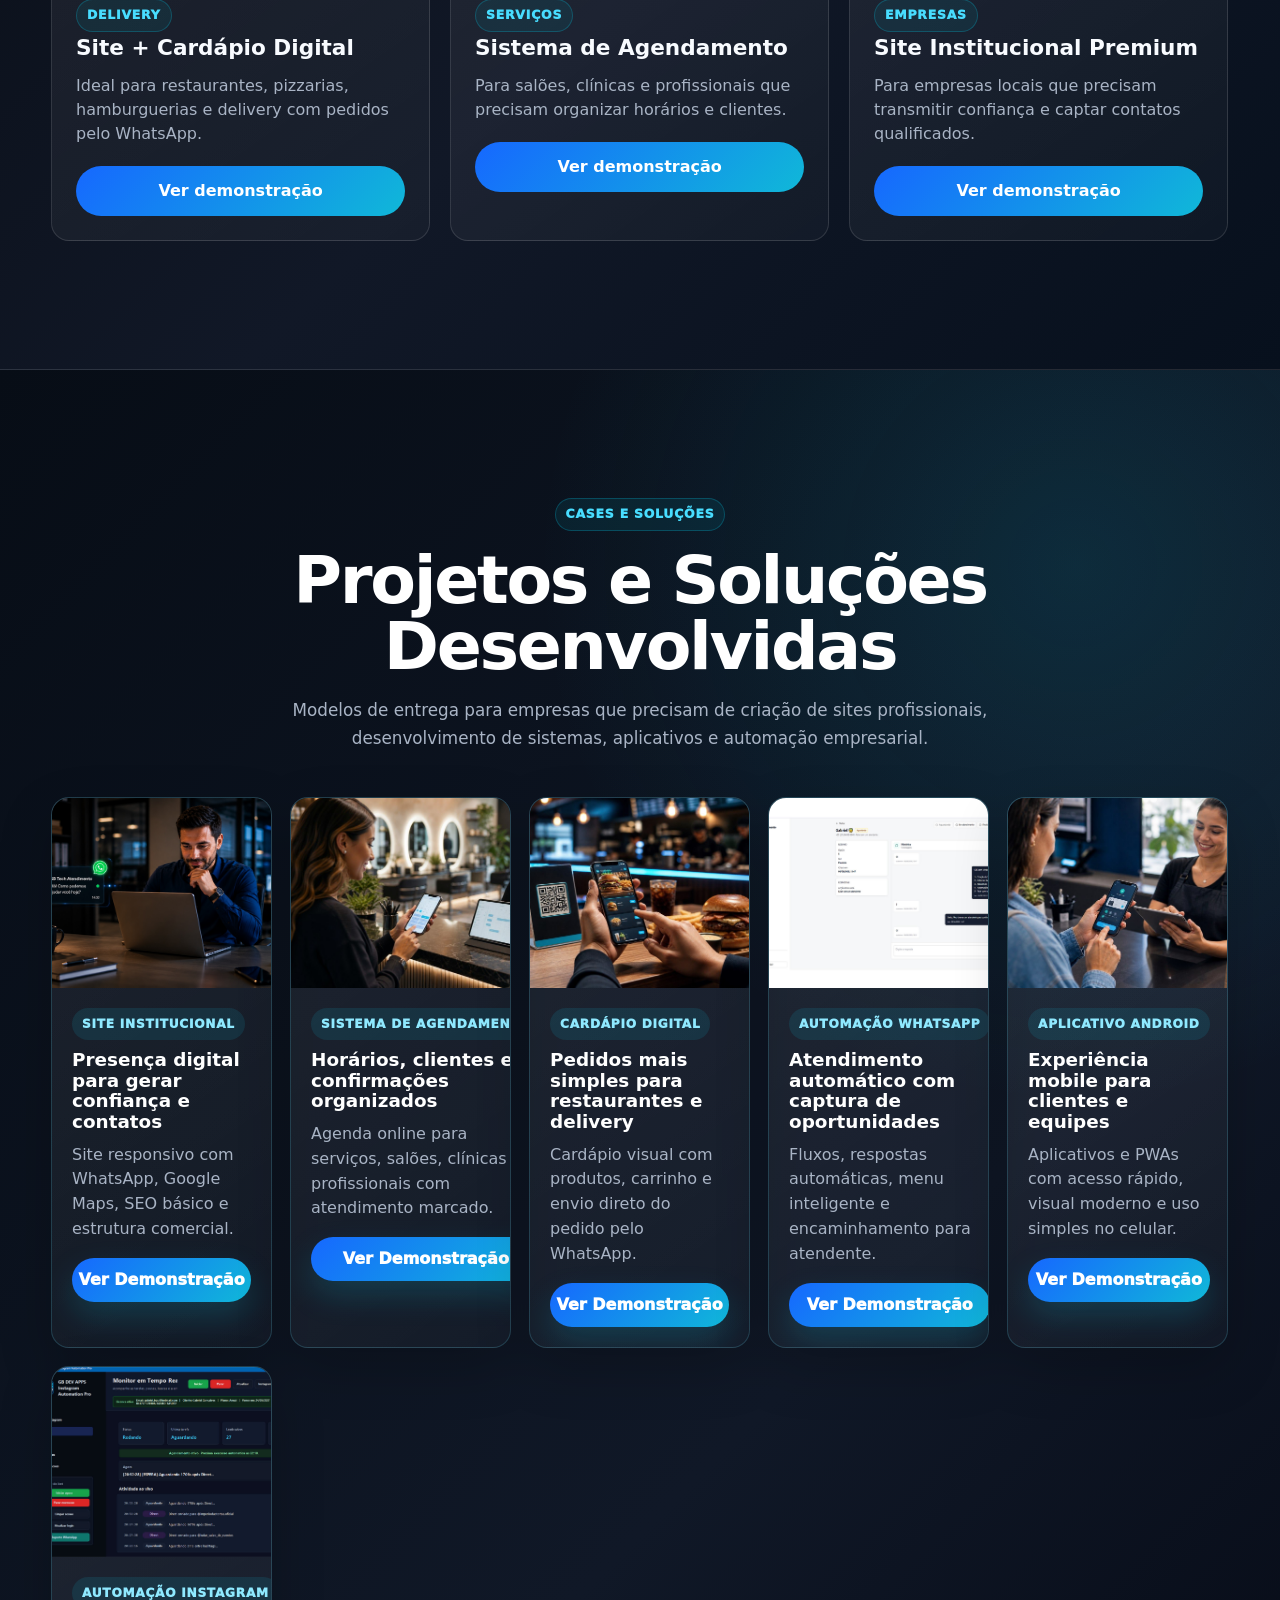
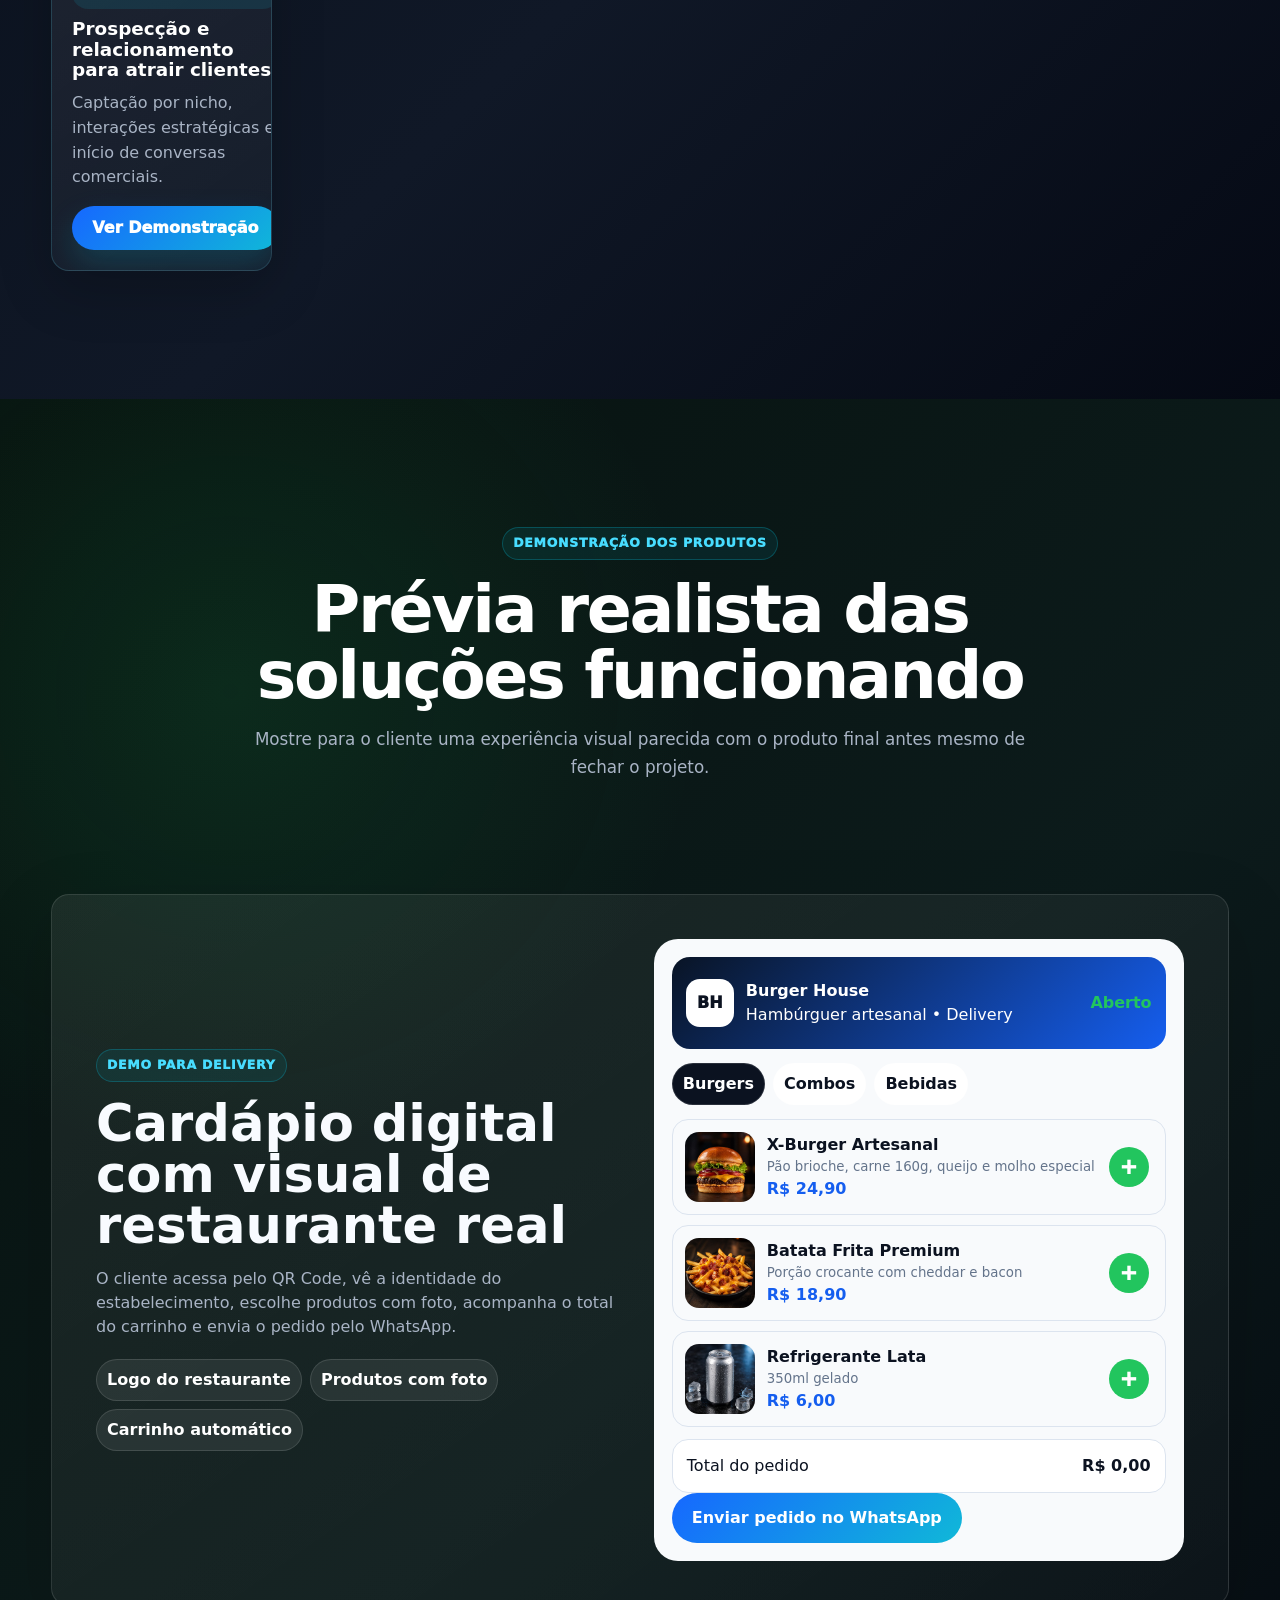
==== commit c6dd373e: "Atualização do site" ====
--- a/index.html
+++ b/index.html
@@ -78,6 +78,7 @@
                 <div class="io-menu-column">
                   <a href="#inicio" class="menu-link">Início</a>
                   <a href="#servicos" class="menu-link">Nossas soluções</a>
+                  <a href="apps/" class="menu-link">Aplicativos</a>
                   <a href="#produtos-prontos" class="menu-link">Produtos prontos</a>
                   <a href="#publico" class="menu-link">Para quem atendemos</a>
                   <a href="#antes-depois" class="menu-link">Antes e depois</a>
@@ -963,6 +964,31 @@
 
 
     
+
+    <section class="digital-products-section" id="aplicativos">
+      <div class="container">
+        <div class="section-title reveal">
+          <div class="kicker">Aplicativos publicados</div>
+          <h2>Produtos digitais da GB Tech Solutions</h2>
+          <p>Aplicativos desenvolvidos pela GB Tech Solutions para ampliar nossa vitrine de solu&ccedil;&otilde;es digitais tamb&eacute;m na Google Play.</p>
+        </div>
+
+        <article class="app-feature-card reveal">
+          <div class="app-feature-media" aria-hidden="true">
+            <span>GB</span>
+          </div>
+          <div class="app-feature-copy">
+            <span class="subscription-tag">Mobile app</span>
+            <h3>GB Live Wallpaper</h3>
+            <p>Aplicativo de wallpapers animados com experi&ecirc;ncia gratuita e recursos Premium.</p>
+            <div class="app-feature-actions">
+              <a class="btn" href="apps/gb-live-wallpaper/">Ver app</a>
+              <span class="btn btn-disabled" aria-disabled="true">Em breve na Google Play</span>
+            </div>
+          </div>
+        </article>
+      </div>
+    </section>
 
 <section class="home-partners premium-logo-strip">
   <div class="container">
--- a/css/style.css
+++ b/css/style.css
@@ -748,7 +748,7 @@
   color:#cbd5e1;
   font-weight:900;
 }
-#servicos,.process,.showcase,.product-demo,.subscription-products,.pricing,.home-partners,.audience-section,.transformation-section,.proof-section,.faq-section{
+#servicos,.process,.showcase,.product-demo,.subscription-products,.digital-products-section,.app-info-section,.pricing,.home-partners,.audience-section,.transformation-section,.proof-section,.faq-section{
   padding:clamp(78px,10vw,132px) 0;
   background:linear-gradient(135deg,#050914,#071427);
 }
@@ -792,6 +792,13 @@
     radial-gradient(circle at 82% 12%,rgba(16,184,216,.16),transparent 34%),
     radial-gradient(circle at 16% 82%,rgba(34,197,94,.11),transparent 30%),
     linear-gradient(135deg,#0b1118,#121a23 58%,#060b12);
+}
+.digital-products-section,
+.app-info-section{
+  background:
+    radial-gradient(circle at 18% 14%,rgba(16,184,216,.16),transparent 30%),
+    radial-gradient(circle at 86% 72%,rgba(34,197,94,.1),transparent 28%),
+    linear-gradient(135deg,#07101d,#101722 58%,#050914);
 }
 .home-partners{
   background:
@@ -1858,6 +1865,226 @@
   max-width:760px;
   color:var(--muted);
   line-height:1.55;
+}
+
+/* Published apps */
+.app-feature-card{
+  display:grid;
+  grid-template-columns:minmax(220px,.42fr) minmax(0,1fr);
+  gap:clamp(22px,4vw,44px);
+  align-items:center;
+  padding:clamp(24px,4vw,42px);
+  border:1px solid rgba(99,227,255,.22);
+  border-radius:var(--radius);
+  background:
+    radial-gradient(circle at 16% 0%,rgba(16,184,216,.2),transparent 34%),
+    linear-gradient(145deg,rgba(255,255,255,.09),rgba(255,255,255,.034));
+  box-shadow:0 26px 72px rgba(0,0,0,.25);
+  overflow:hidden;
+}
+.app-feature-media,
+.app-icon-mark{
+  display:grid;
+  place-items:center;
+  border:1px solid rgba(99,227,255,.26);
+  background:
+    radial-gradient(circle at 35% 20%,rgba(99,227,255,.45),transparent 24%),
+    linear-gradient(145deg,#155eef,#10b8d8 54%,#0b1220);
+  color:#fff;
+  font-weight:950;
+  letter-spacing:.08em;
+  box-shadow:0 24px 70px rgba(16,184,216,.2);
+}
+.app-feature-media{
+  min-height:260px;
+  border-radius:18px;
+  font-size:clamp(3rem,8vw,6rem);
+}
+.app-icon-mark{
+  width:86px;
+  height:86px;
+  border-radius:22px;
+  font-size:1.55rem;
+}
+.app-feature-copy{
+  display:grid;
+  gap:18px;
+  align-content:center;
+}
+.app-feature-copy h3,
+.app-store-card h2,
+.app-info-card h3{
+  color:#fff;
+  line-height:1.05;
+}
+.app-feature-copy h3{
+  font-size:clamp(2rem,4.5vw,4rem);
+}
+.app-feature-copy p,
+.app-store-card p,
+.app-info-card p{
+  color:var(--muted);
+  line-height:1.65;
+}
+.app-feature-actions{
+  display:flex;
+  flex-wrap:wrap;
+  gap:12px;
+  align-items:center;
+}
+.btn-disabled{
+  cursor:not-allowed;
+  opacity:.62;
+  background:rgba(255,255,255,.11);
+  border:1px solid var(--line);
+  color:#d8e2ef;
+  transform:none!important;
+}
+.app-page{
+  min-height:100vh;
+}
+.app-hero-section,
+.privacy-section{
+  padding:clamp(128px,14vw,180px) 0 clamp(78px,10vw,132px);
+  background:
+    radial-gradient(circle at 82% 8%,rgba(16,184,216,.16),transparent 34%),
+    radial-gradient(circle at 16% 76%,rgba(34,197,94,.1),transparent 30%),
+    linear-gradient(135deg,#050914,#0c1522 58%,#020610);
+}
+.app-hero-grid,
+.app-detail-layout{
+  display:grid;
+  grid-template-columns:minmax(0,1fr) minmax(320px,.52fr);
+  gap:clamp(28px,5vw,68px);
+  align-items:center;
+}
+.app-hero-copy h1,
+.privacy-card h1{
+  max-width:820px;
+  margin:16px 0;
+  color:#fff;
+  font-size:clamp(2.65rem,6vw,5.8rem);
+  line-height:.96;
+  letter-spacing:-.045em;
+}
+.app-hero-copy p{
+  max-width:680px;
+  color:#c4cfdf;
+  font-size:1.08rem;
+  line-height:1.75;
+}
+.app-store-card,
+.app-info-card,
+.privacy-card{
+  border:1px solid var(--line);
+  border-radius:var(--radius);
+  background:linear-gradient(145deg,rgba(255,255,255,.085),rgba(255,255,255,.032));
+  box-shadow:0 24px 70px rgba(0,0,0,.24);
+}
+.app-store-card{
+  display:grid;
+  gap:18px;
+  padding:clamp(24px,4vw,34px);
+}
+.app-store-card h2{
+  font-size:clamp(1.9rem,3.2vw,3rem);
+}
+.app-phone-preview{
+  justify-self:center;
+  width:min(330px,100%);
+  aspect-ratio:9/16;
+  padding:14px;
+  border:1px solid rgba(99,227,255,.25);
+  border-radius:34px;
+  background:#020610;
+  box-shadow:0 34px 90px rgba(0,0,0,.42);
+}
+.app-phone-screen{
+  width:100%;
+  height:100%;
+  display:flex;
+  flex-direction:column;
+  justify-content:flex-end;
+  gap:12px;
+  padding:24px;
+  border-radius:24px;
+  background:
+    radial-gradient(circle at 50% 20%,rgba(99,227,255,.5),transparent 22%),
+    radial-gradient(circle at 74% 56%,rgba(34,197,94,.28),transparent 28%),
+    linear-gradient(160deg,#10264c,#071427 58%,#020610);
+}
+.app-phone-screen span{
+  color:#63e3ff;
+  font-weight:950;
+  text-transform:uppercase;
+  letter-spacing:.08em;
+}
+.app-phone-screen strong{
+  max-width:240px;
+  color:#fff;
+  font-size:2rem;
+  line-height:1;
+}
+.app-phone-screen small{
+  color:#cbd5e1;
+  font-weight:900;
+}
+.app-info-grid{
+  display:grid;
+  grid-template-columns:repeat(3,minmax(0,1fr));
+  gap:18px;
+}
+.app-info-card{
+  min-height:250px;
+  display:flex;
+  flex-direction:column;
+  gap:14px;
+  padding:26px;
+}
+.app-info-card span{
+  color:#63e3ff;
+  font-size:.82rem;
+  font-weight:950;
+  letter-spacing:.08em;
+}
+.app-info-card h3{
+  font-size:1.35rem;
+}
+.privacy-card{
+  max-width:980px;
+  padding:clamp(24px,5vw,52px);
+}
+.privacy-card h2{
+  margin:30px 0 10px;
+  color:#fff;
+  font-size:1.45rem;
+}
+.privacy-card p,
+.privacy-card span{
+  color:var(--muted);
+  line-height:1.72;
+}
+.privacy-card a{
+  color:#63e3ff;
+  font-weight:850;
+}
+.privacy-updated{
+  margin-bottom:24px;
+  font-weight:850;
+}
+.privacy-summary{
+  display:grid;
+  gap:10px;
+  padding:18px;
+  border:1px solid rgba(99,227,255,.18);
+  border-radius:14px;
+  background:rgba(255,255,255,.055);
+}
+.privacy-summary strong{
+  color:#fff;
+}
+.privacy-actions{
+  margin-top:32px;
 }
 
 .system-modal{
@@ -2914,9 +3141,13 @@
 html[data-theme="light"] .proof-section,
 html[data-theme="light"] .process,
 html[data-theme="light"] .showcase,
-html[data-theme="light"] .product-demo,
-html[data-theme="light"] .subscription-products,
-html[data-theme="light"] .home-partners,
+  html[data-theme="light"] .product-demo,
+  html[data-theme="light"] .subscription-products,
+  html[data-theme="light"] .digital-products-section,
+  html[data-theme="light"] .app-info-section,
+  html[data-theme="light"] .app-hero-section,
+  html[data-theme="light"] .privacy-section,
+  html[data-theme="light"] .home-partners,
 html[data-theme="light"] .pricing,
 html[data-theme="light"] .faq-section,
 html[data-theme="light"] .contact-section,
@@ -2945,8 +3176,12 @@
 html[data-theme="light"] .demo-stage,
 html[data-theme="light"] .demo-cta,
 html[data-theme="light"] .wide-promo-card,
-html[data-theme="light"] .subscription-card,
-html[data-theme="light"] .subscription-note,
+  html[data-theme="light"] .subscription-card,
+  html[data-theme="light"] .app-feature-card,
+  html[data-theme="light"] .app-store-card,
+  html[data-theme="light"] .app-info-card,
+  html[data-theme="light"] .privacy-card,
+  html[data-theme="light"] .subscription-note,
 html[data-theme="light"] .partner-logo-item,
 html[data-theme="light"] .faq-list details,
 html[data-theme="light"] .client-testimonial-card,
@@ -2976,6 +3211,12 @@
 html[data-theme="light"] .demo-cta h3,
 html[data-theme="light"] .subscription-card h3,
 html[data-theme="light"] .subscription-note strong,
+html[data-theme="light"] .app-feature-copy h3,
+html[data-theme="light"] .app-store-card h2,
+html[data-theme="light"] .app-info-card h3,
+html[data-theme="light"] .app-hero-copy h1,
+html[data-theme="light"] .privacy-card h1,
+html[data-theme="light"] .privacy-card h2,
 html[data-theme="light"] .subscription-price,
 html[data-theme="light"] .trust-strip strong,
 html[data-theme="light"] .studio-card strong,
@@ -3002,6 +3243,12 @@
 html[data-theme="light"] .client-testimonial-card p,
 html[data-theme="light"] .featured-case-card p,
 html[data-theme="light"] .differential-card p,
+html[data-theme="light"] .app-feature-copy p,
+html[data-theme="light"] .app-store-card p,
+html[data-theme="light"] .app-info-card p,
+html[data-theme="light"] .app-hero-copy p,
+html[data-theme="light"] .privacy-card p,
+html[data-theme="light"] .privacy-card span,
 html[data-theme="light"] .location-details{
   color:#344054;
 }
@@ -3105,6 +3352,9 @@
   .authority-counters-grid{grid-template-columns:1fr 1fr}
   .footer-grid{grid-template-columns:1fr}
   .gb-scroll-layout,.studios-grid,.process-wrap,.demo-panel,.contact-grid,.location-grid,.transformation-grid{grid-template-columns:1fr}
+  .app-feature-card,
+  .app-hero-grid,
+  .app-detail-layout{grid-template-columns:1fr}
   .client-testimonials-grid,
   .tech-stack-grid,
   .whatsapp-automation-card,
@@ -3121,7 +3371,7 @@
     grid-template-columns:1fr 1fr;
   }
   .location-copy{max-width:none}
-  .studios-grid,.ioasys-services-carousel,.showcase-grid,.subscription-grid,.pricing-grid,.trust-strip,.audience-grid,.proof-grid{grid-template-columns:1fr 1fr}
+  .studios-grid,.ioasys-services-carousel,.showcase-grid,.subscription-grid,.app-info-grid,.pricing-grid,.trust-strip,.audience-grid,.proof-grid{grid-template-columns:1fr 1fr}
   .faq-grid{grid-template-columns:1fr}
   .io-menu-content{grid-template-columns:1fr}
   .io-menu-columns{grid-template-columns:1fr 1fr}
@@ -3138,7 +3388,10 @@
   .io-hero-title{font-size:clamp(2.75rem,14vw,4.6rem);line-height:.9}
   .io-side-effect{display:none}
   .io-scroll{display:none}
-  .form-row,.studios-grid,.ioasys-services-carousel,.showcase-grid,.subscription-grid,.pricing-grid,.modal-hero,.modal-feature-grid,.trust-strip,.audience-grid,.before-after-panel,.proof-grid{grid-template-columns:1fr}
+  .form-row,.studios-grid,.ioasys-services-carousel,.showcase-grid,.subscription-grid,.app-info-grid,.pricing-grid,.modal-hero,.modal-feature-grid,.trust-strip,.audience-grid,.before-after-panel,.proof-grid{grid-template-columns:1fr}
+  .app-feature-actions .btn{width:100%}
+  .app-feature-media{min-height:210px}
+  .app-phone-preview{width:min(280px,100%)}
   .client-testimonials-grid,
   .tech-stack-grid,
   .whatsapp-automation-card,
@@ -3288,6 +3541,8 @@
   .showcase,
   .product-demo,
   .subscription-products,
+  .digital-products-section,
+  .app-info-section,
   .pricing,
   .home-partners,
   .audience-section,
@@ -3744,17 +3999,20 @@
   }
   .io-hero-layer{
     align-content:start;
-    gap:18px;
-    padding:clamp(128px,30vw,154px) 22px 92px;
+    gap:0;
+    padding:clamp(118px,27vw,138px) 24px 92px;
     overflow:hidden;
   }
   .io-hero-title{
+    order:1;
     width:100%;
     max-width:100%;
-    font-size:clamp(2.55rem,11.2vw,3.55rem);
-    line-height:.94;
+    margin:0;
+    padding:0 0 18px;
+    font-size:clamp(2rem,8.9vw,2.9rem);
+    line-height:1.04;
     letter-spacing:0;
-    overflow:hidden;
+    overflow:visible;
   }
   .io-title-white,
   .io-title-yellow,
@@ -3764,22 +4022,30 @@
     word-break:normal;
   }
   .io-title-yellow{
-    margin-top:2px;
+    margin-top:4px;
   }
   .io-title-small{
-    margin-top:8px;
-    font-size:.58em;
-    line-height:1.02;
+    margin-top:12px;
+    margin-bottom:0;
+    font-size:.38em;
+    line-height:1.15;
   }
   .io-copy{
+    order:2;
+    position:relative;
+    left:auto;
+    bottom:auto;
     width:100%;
     max-width:100%;
+    margin-top:0;
+    padding-top:10px;
   }
   .io-hero-desc{
     max-width:100%;
-    margin-bottom:18px;
-    font-size:.96rem;
-    line-height:1.55;
+    margin-top:0;
+    margin-bottom:20px;
+    font-size:.9rem;
+    line-height:1.62;
   }
   .io-hero-actions{
     width:100%;
@@ -3825,12 +4091,12 @@
     width:min(230px,calc(100vw - 28px));
   }
   .io-nav{
-    height:76px;
+    height:72px;
     min-height:0;
     display:grid;
-    grid-template-columns:minmax(118px,1fr) auto;
+    grid-template-columns:minmax(108px,1fr) auto;
     align-items:center;
-    gap:10px;
+    gap:8px;
     padding:0;
   }
   .io-brand{
@@ -3840,8 +4106,8 @@
     min-width:0;
   }
   .io-brand-img{
-    width:156px;
-    max-width:42vw;
+    width:138px;
+    max-width:36vw;
   }
   .io-nav-actions{
     grid-column:2;
@@ -3852,31 +4118,22 @@
     gap:6px;
     min-width:0;
   }
-  .io-nav-actions .top-socials{
-    margin-right:0;
-  }
   .top-socials{
-    display:inline-flex;
-    gap:5px;
-  }
-  .top-socials a{
-    width:32px;
-    height:32px;
-  }
-  .top-socials svg{
-    width:16px;
-    height:16px;
+    display:none!important;
   }
   .language-switcher,
   .theme-switcher{
     padding:3px;
     gap:2px;
+    flex:0 0 auto;
   }
   .language-switcher button,
   .theme-switcher button{
-    min-height:28px;
-    padding:0 6px;
-    font-size:.62rem;
+    min-height:30px;
+    padding:0 7px;
+    font-size:.64rem;
+    line-height:1;
+    white-space:nowrap;
   }
   .install-app-top{
     display:none;
@@ -3911,29 +4168,24 @@
     height:25px;
   }
   .io-nav{
-    grid-template-columns:minmax(104px,1fr) auto;
+    grid-template-columns:minmax(96px,1fr) auto;
     gap:6px;
   }
   .io-brand-img{
-    width:136px;
+    width:124px;
     max-width:34vw;
   }
   .io-nav-actions{
     gap:4px;
-  }
-  .top-socials a{
-    width:28px;
-    height:28px;
-  }
-  .top-socials svg{
-    width:14px;
-    height:14px;
   }
   .language-switcher button,
   .theme-switcher button{
     min-height:26px;
     padding:0 5px;
     font-size:.56rem;
+  }
+  .theme-switcher{
+    display:none;
   }
   .menu-trigger{
     width:38px;
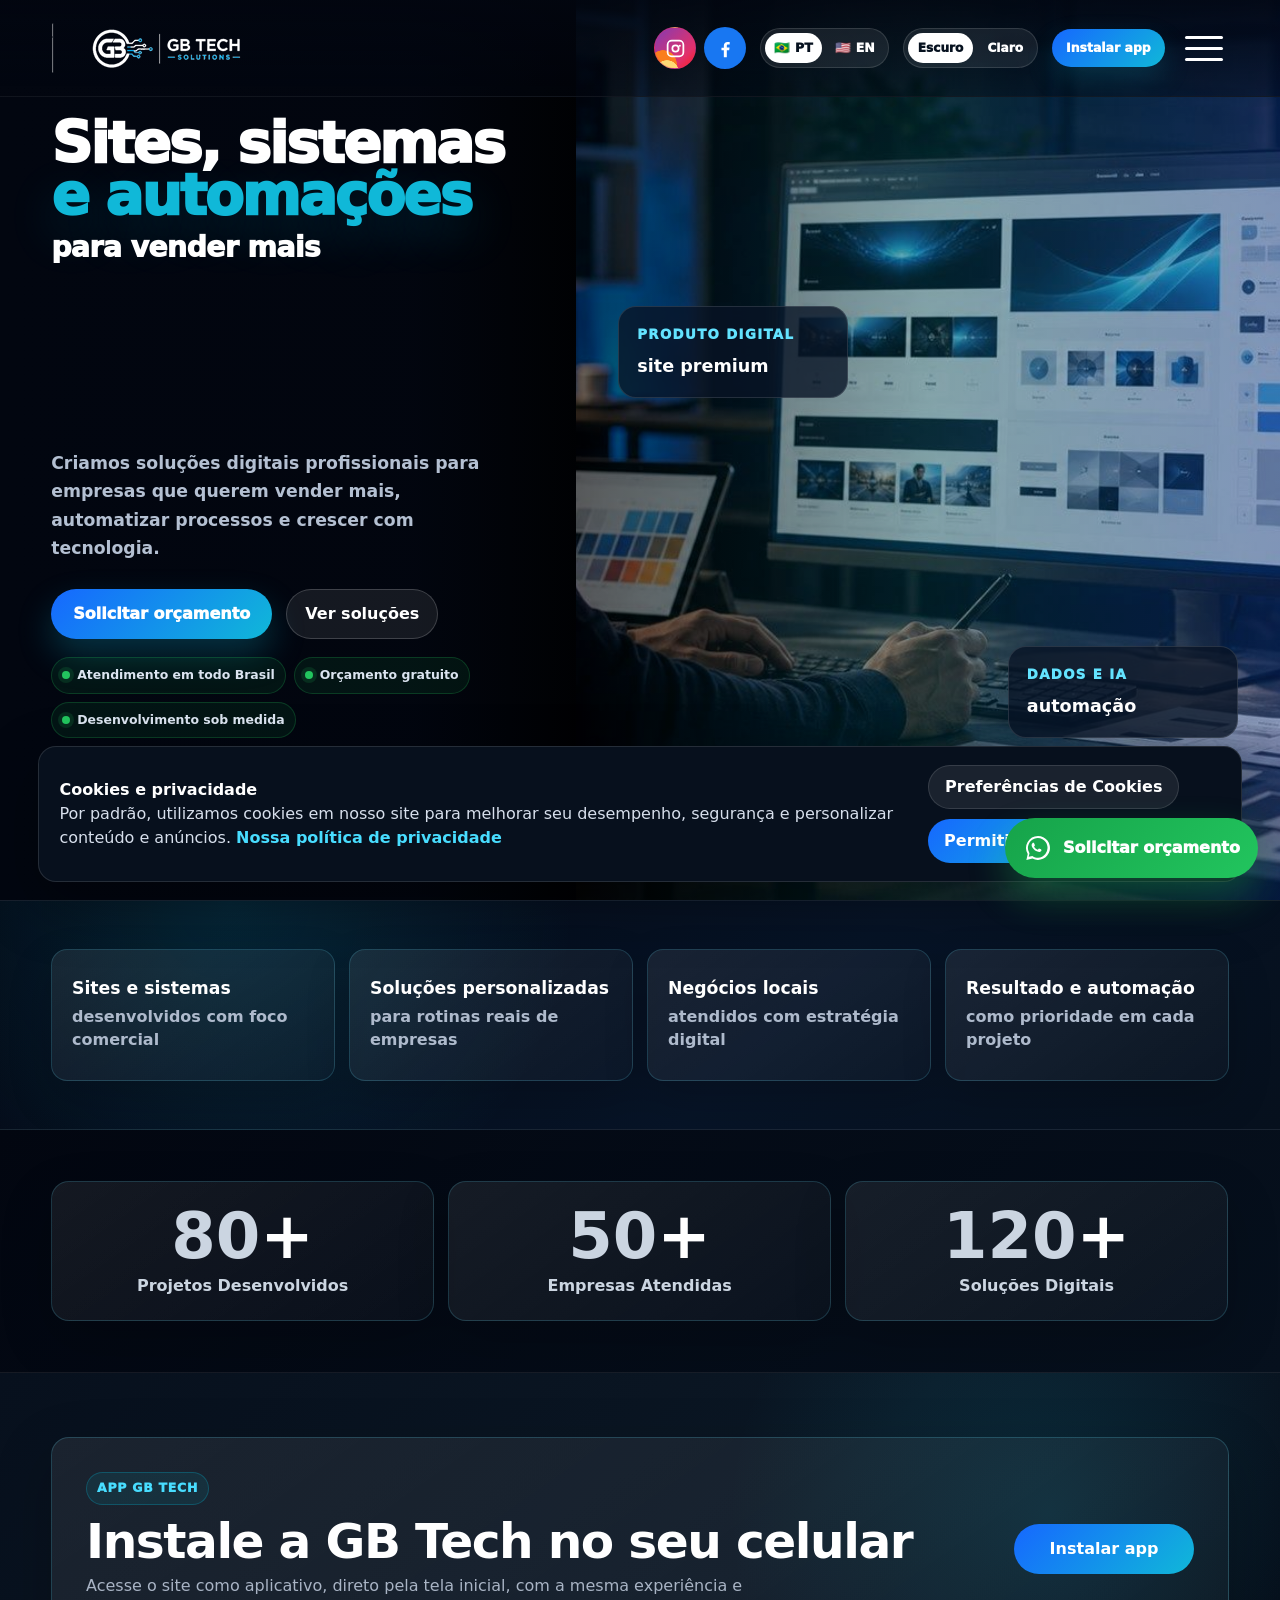
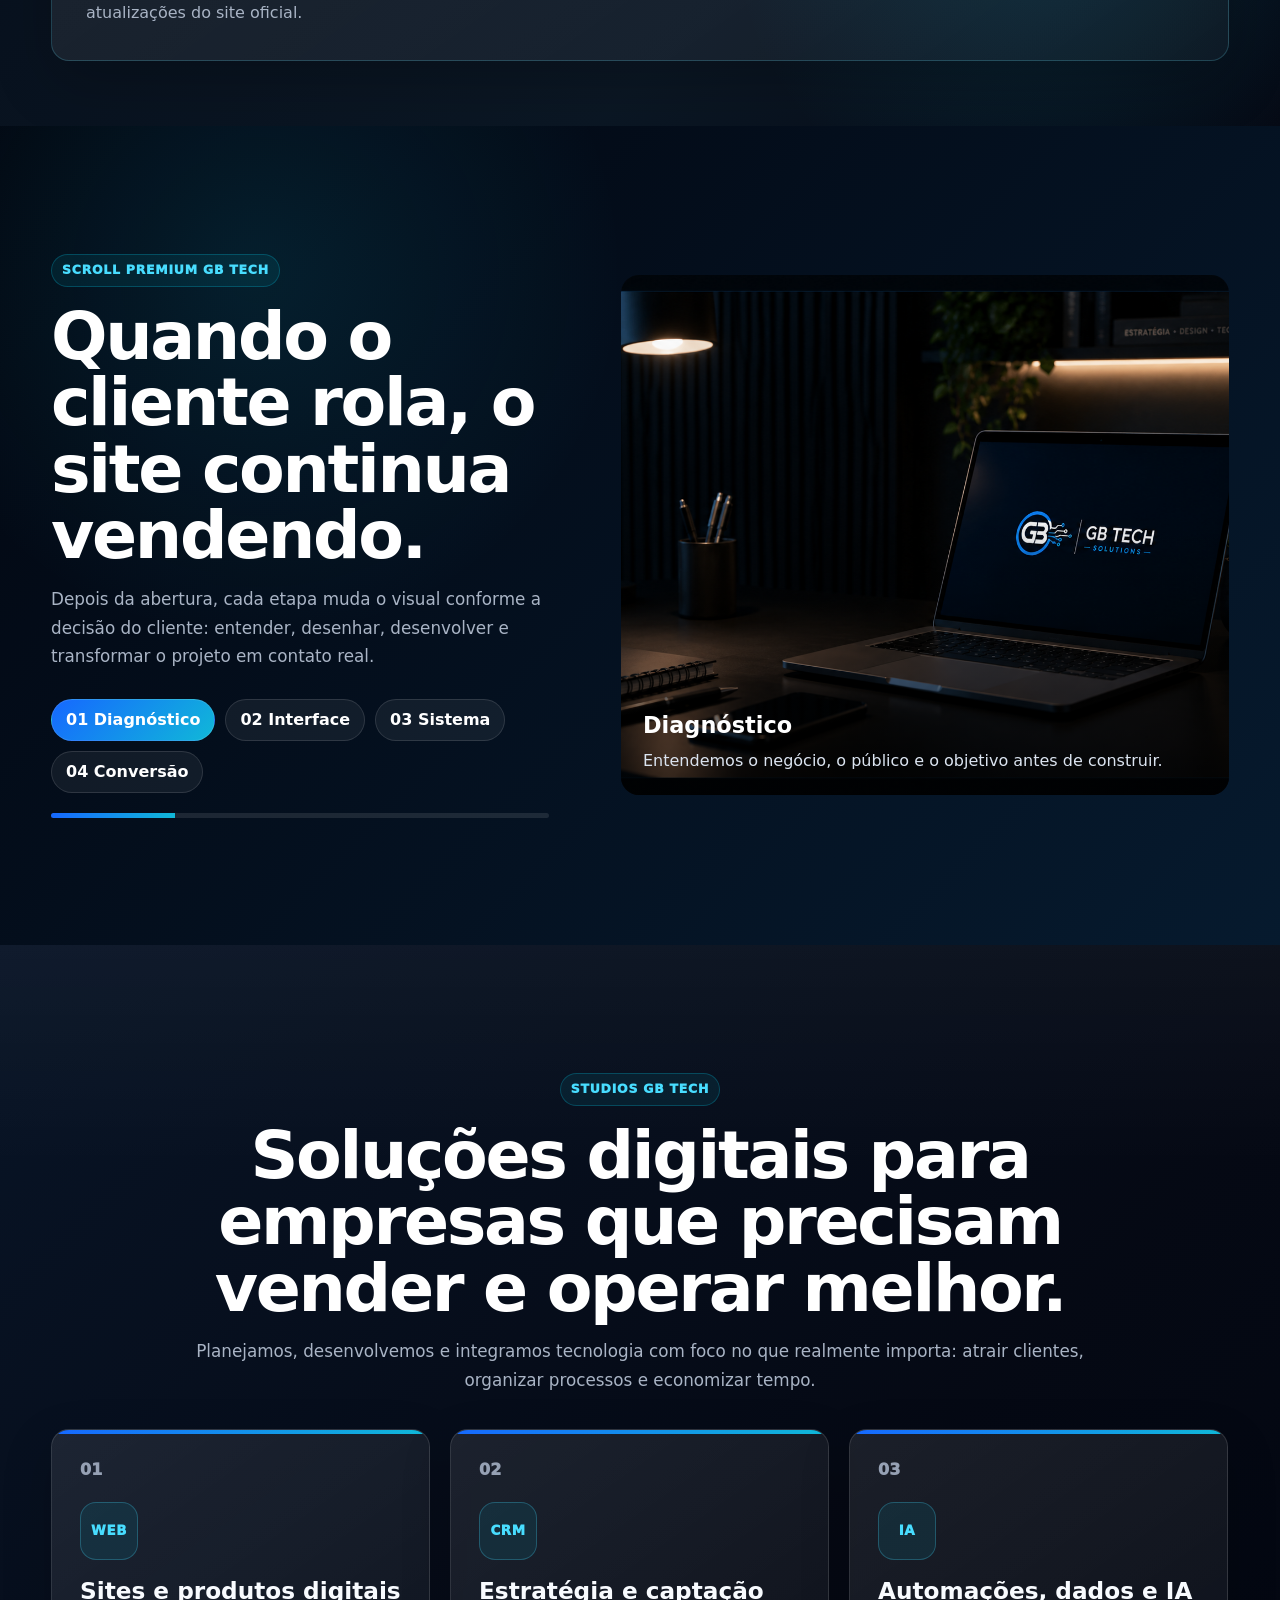
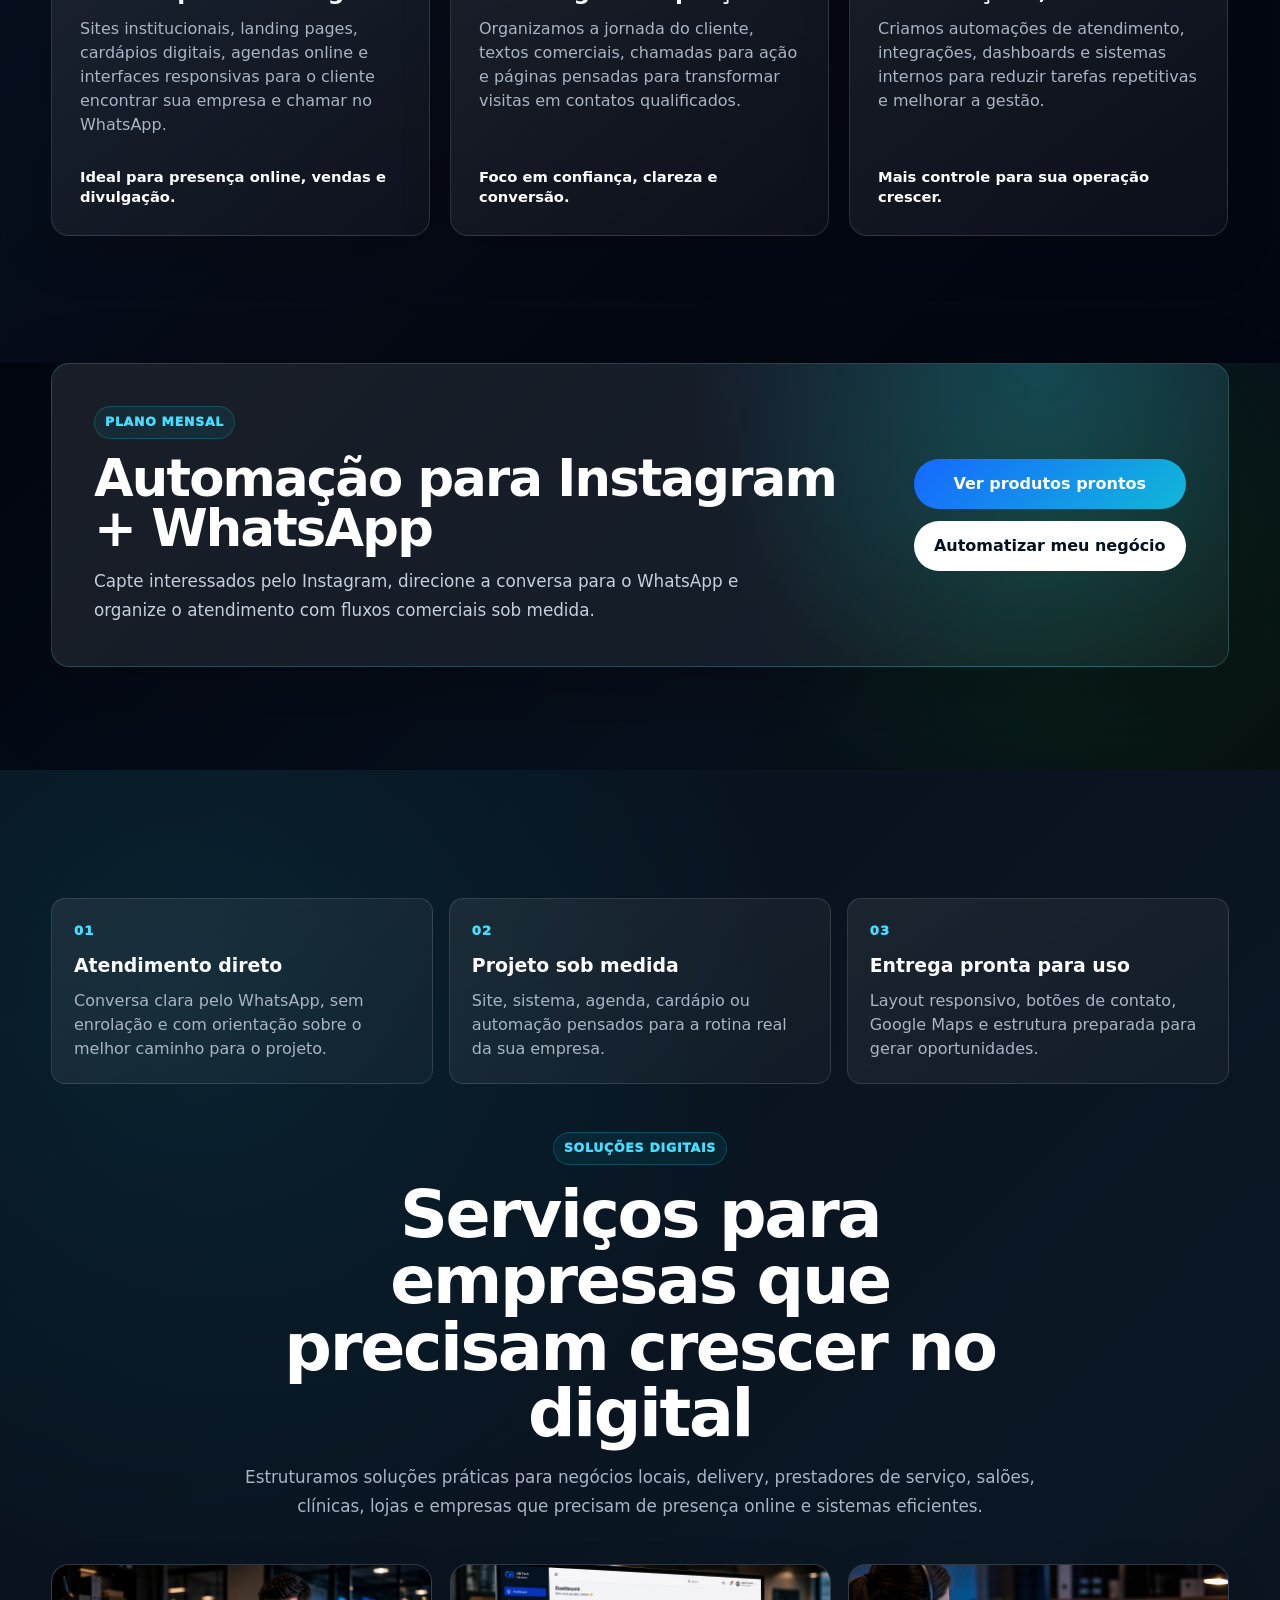
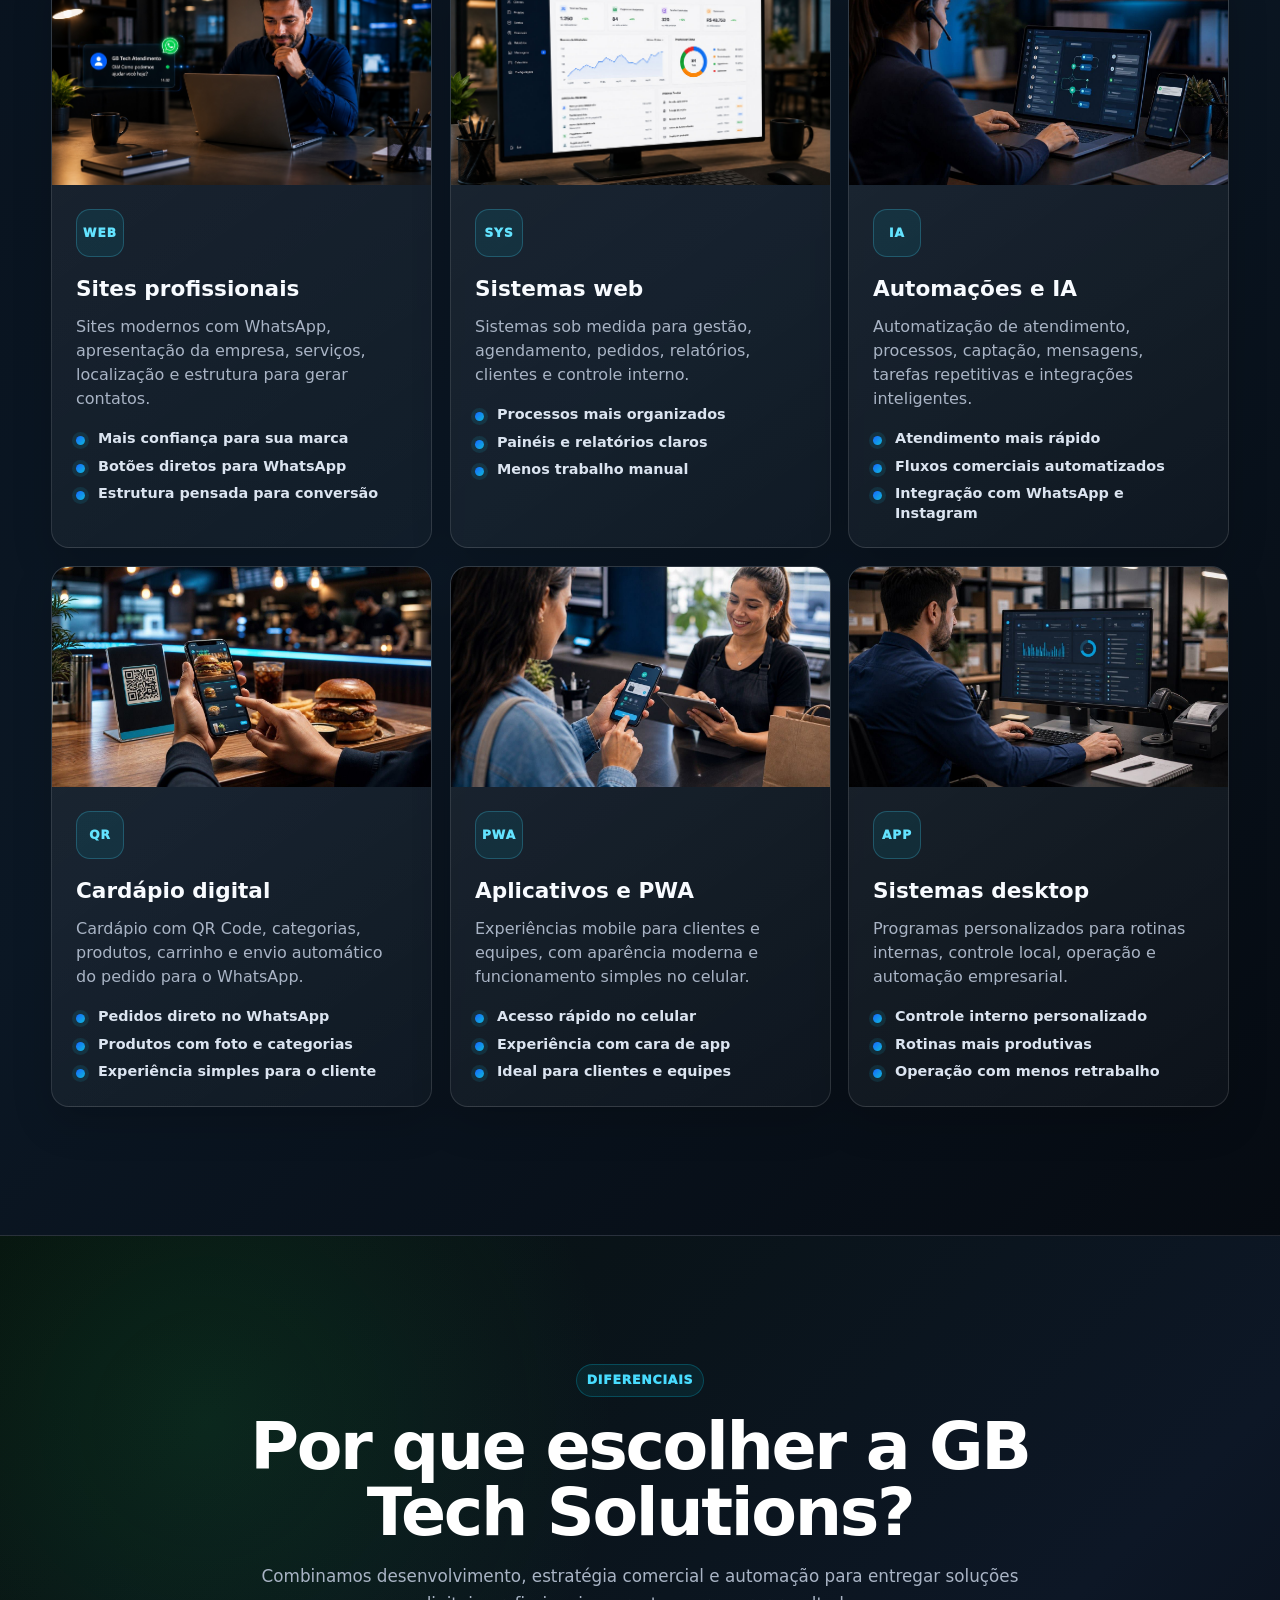
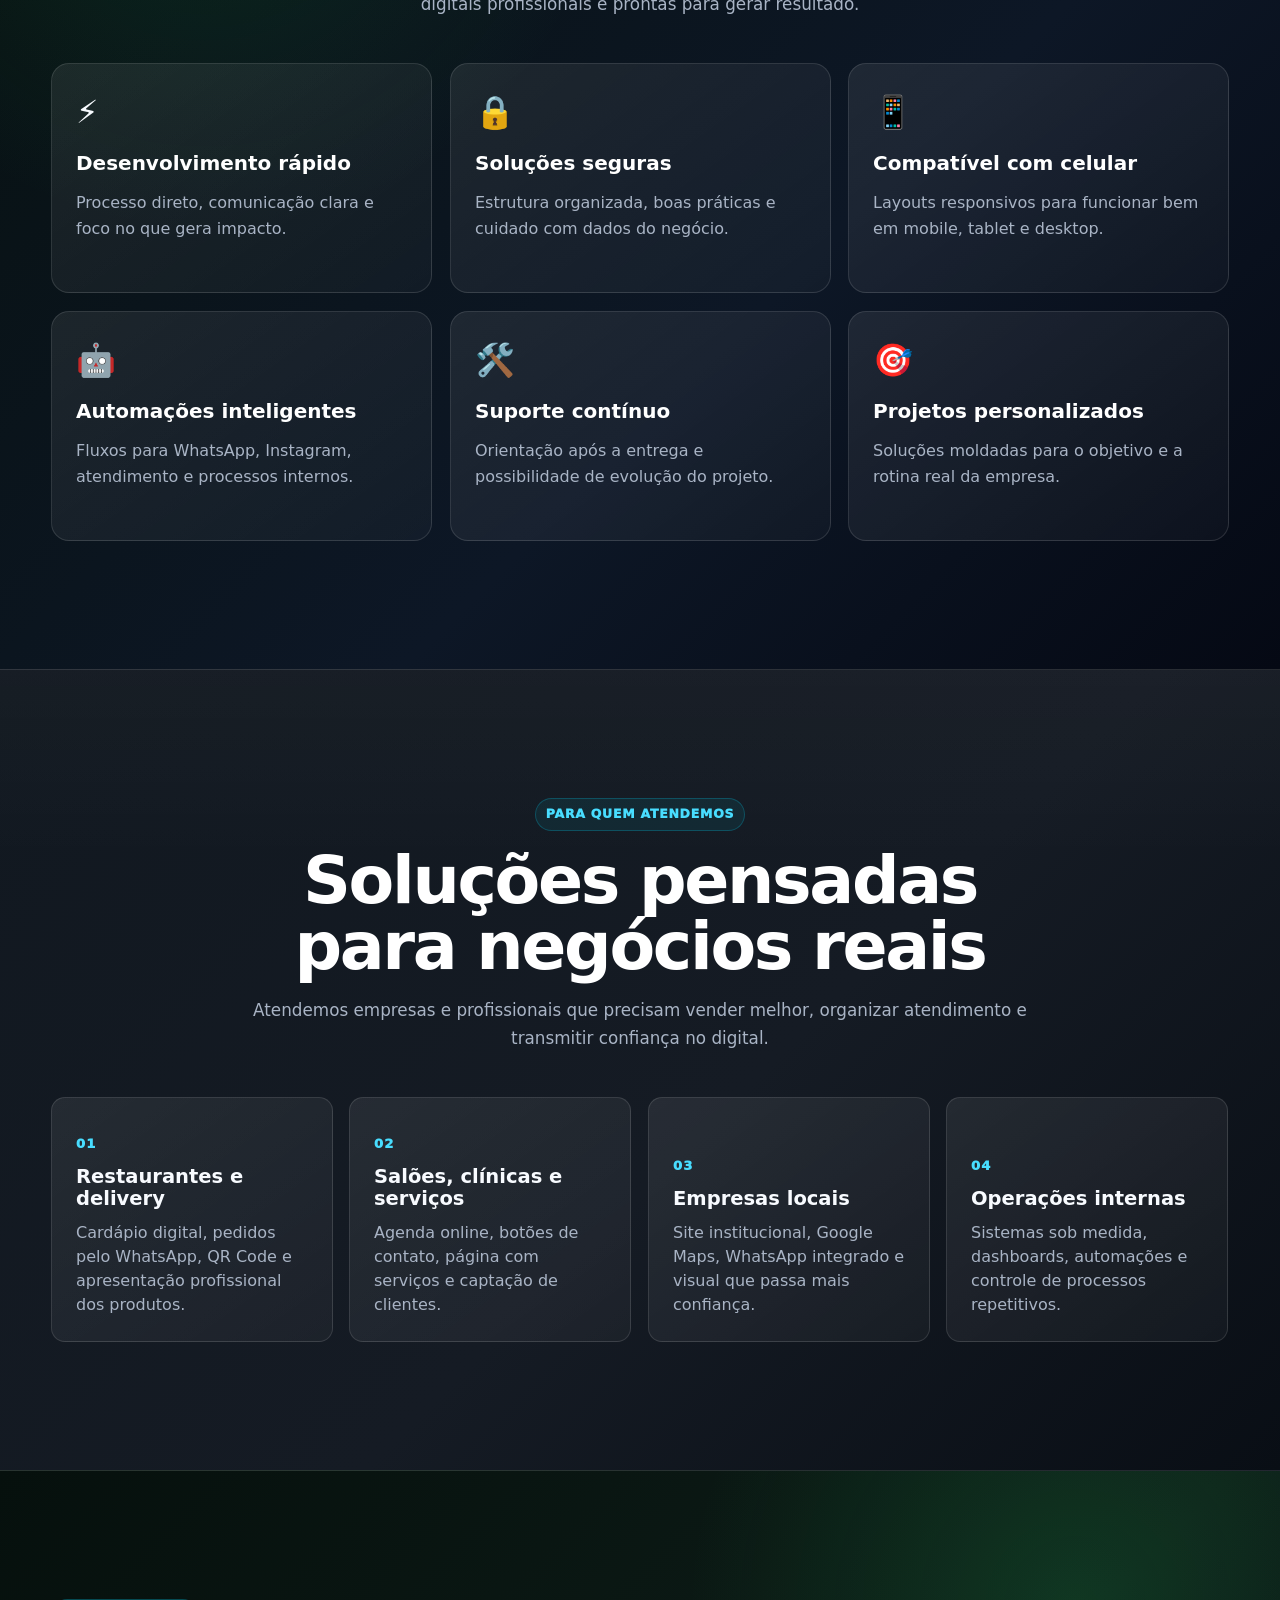
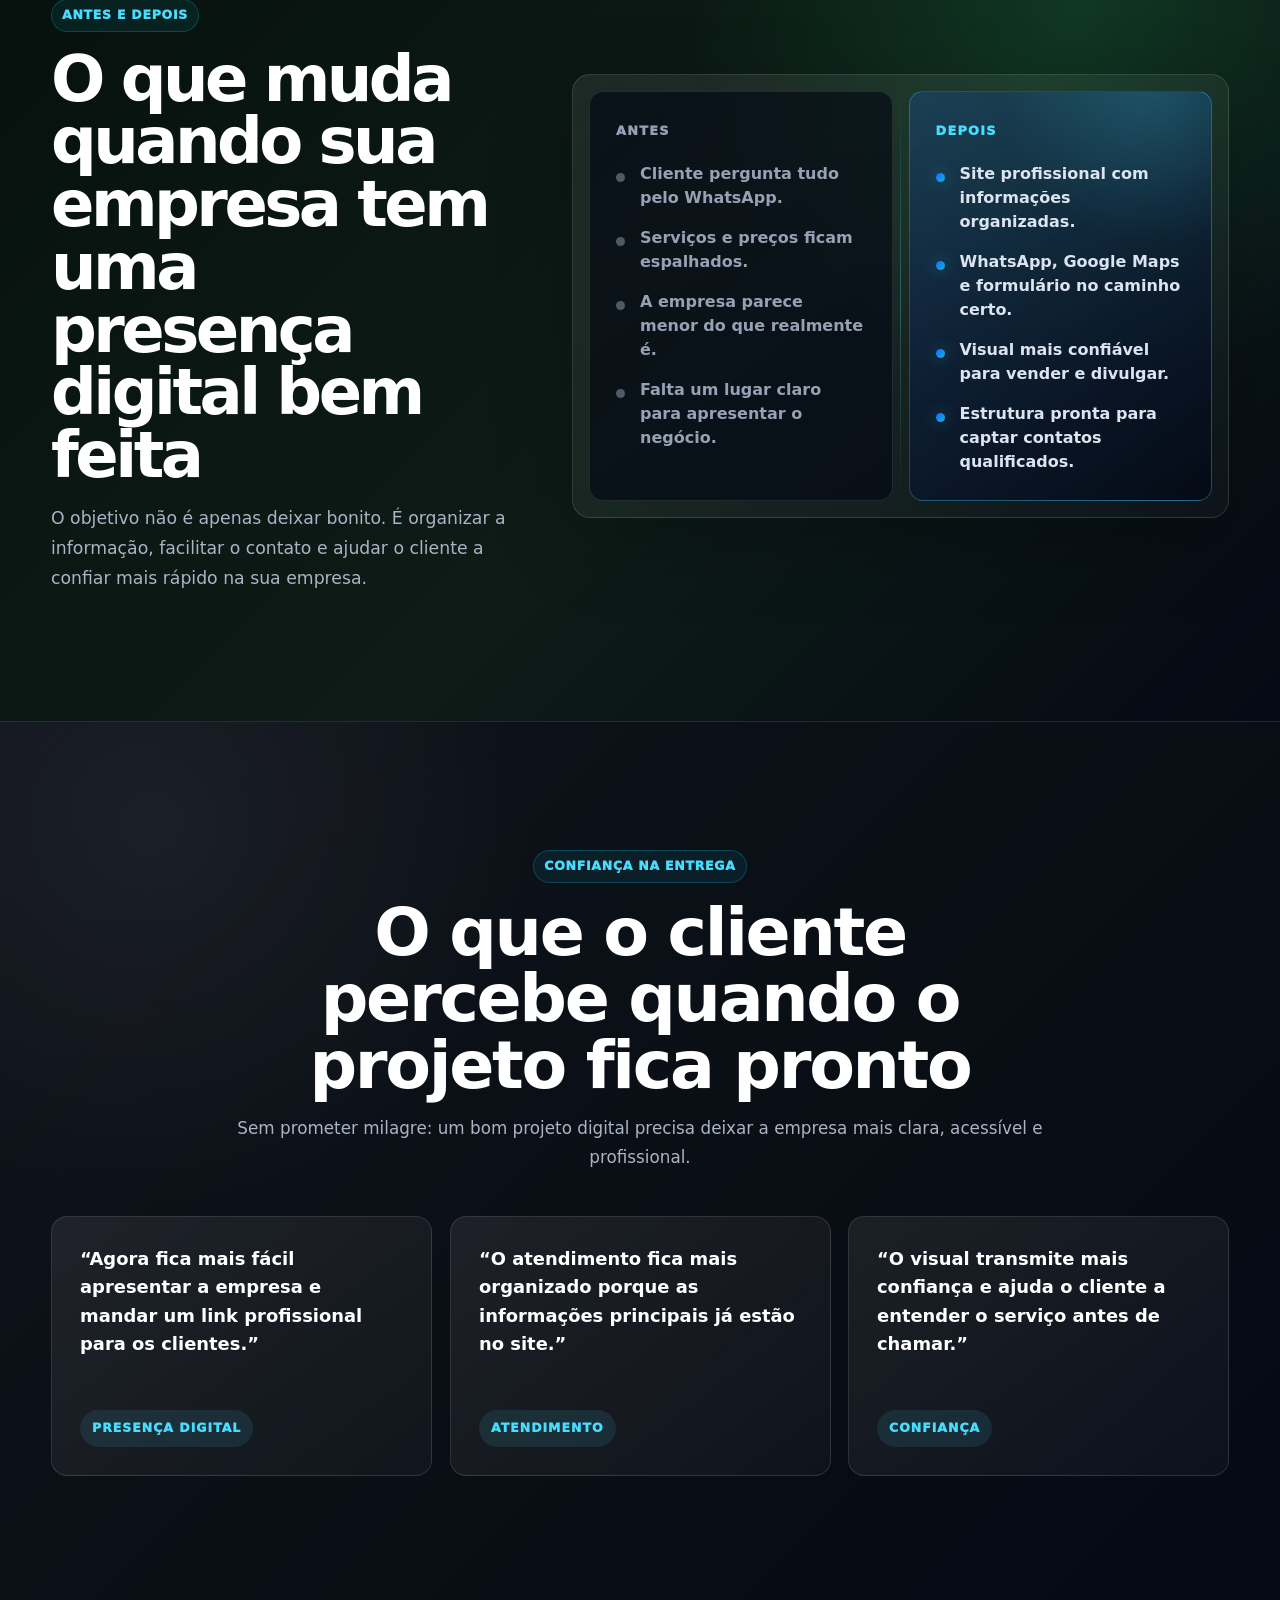
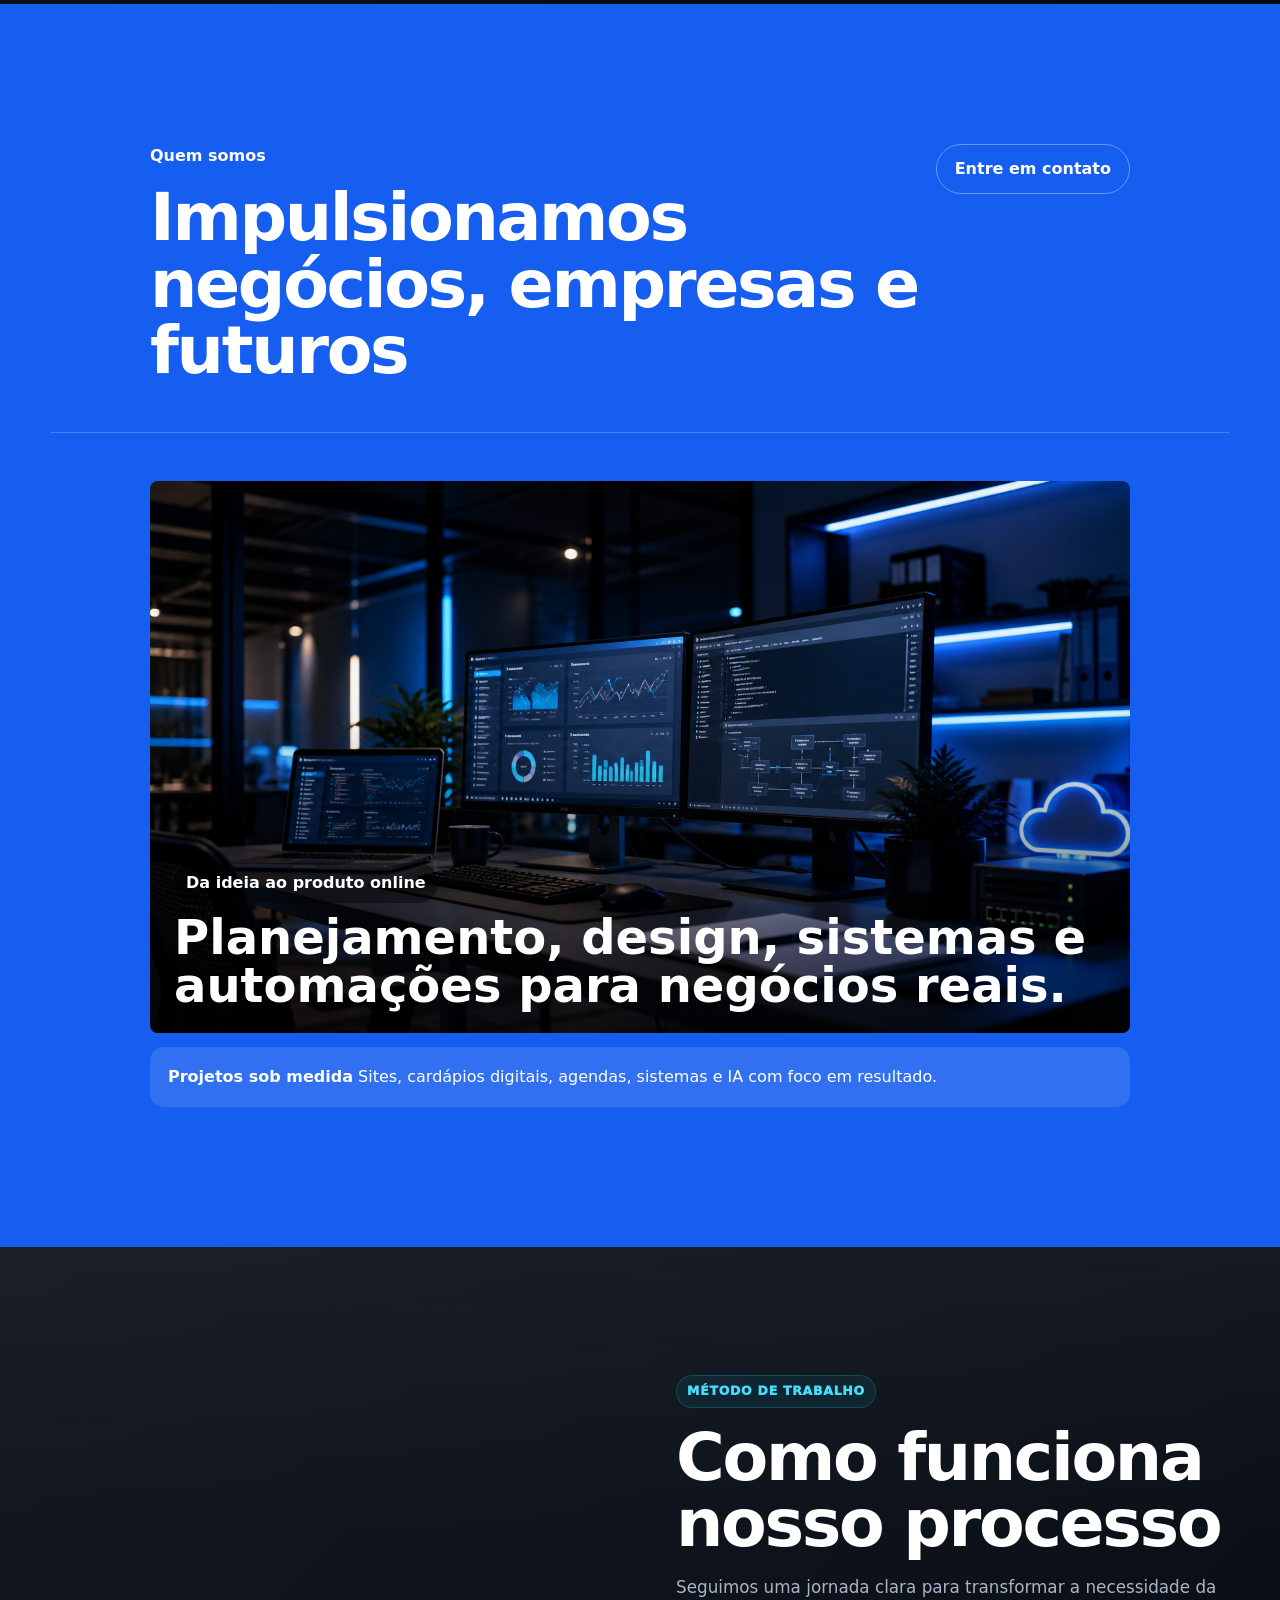
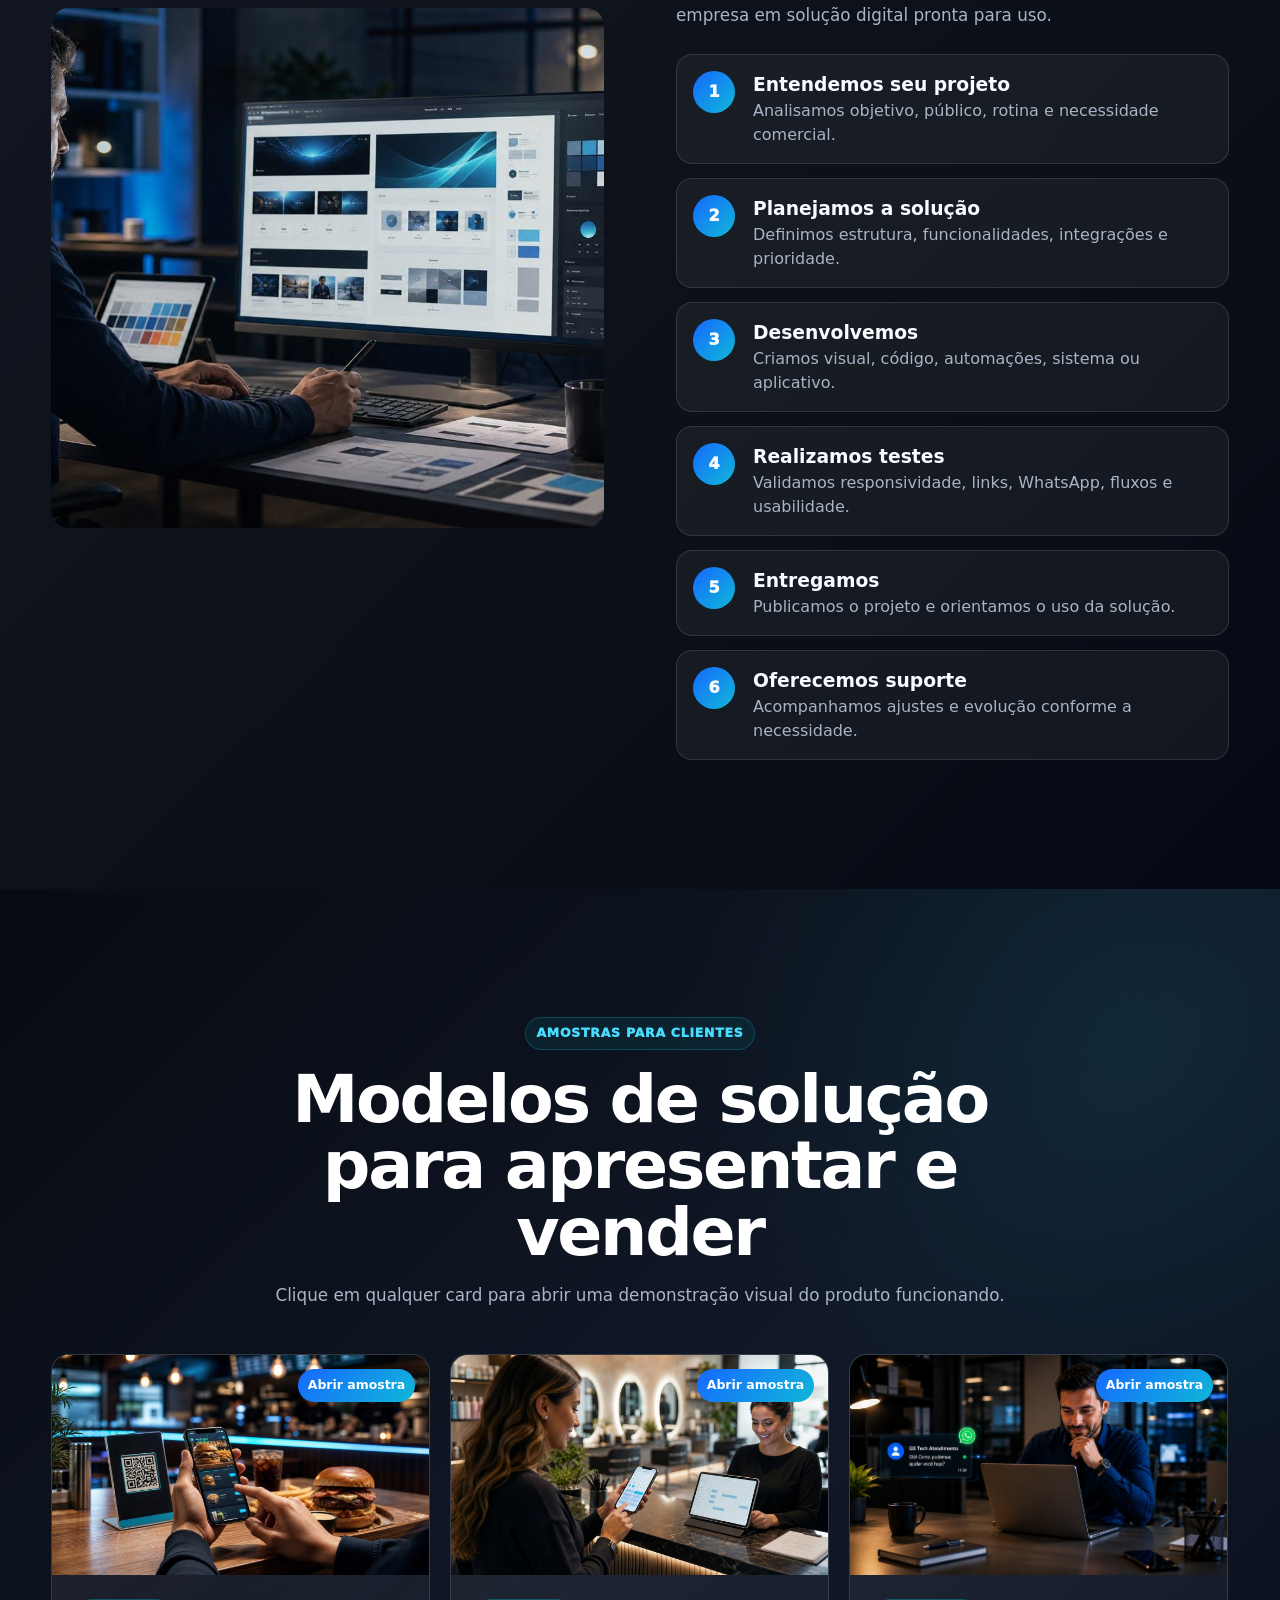
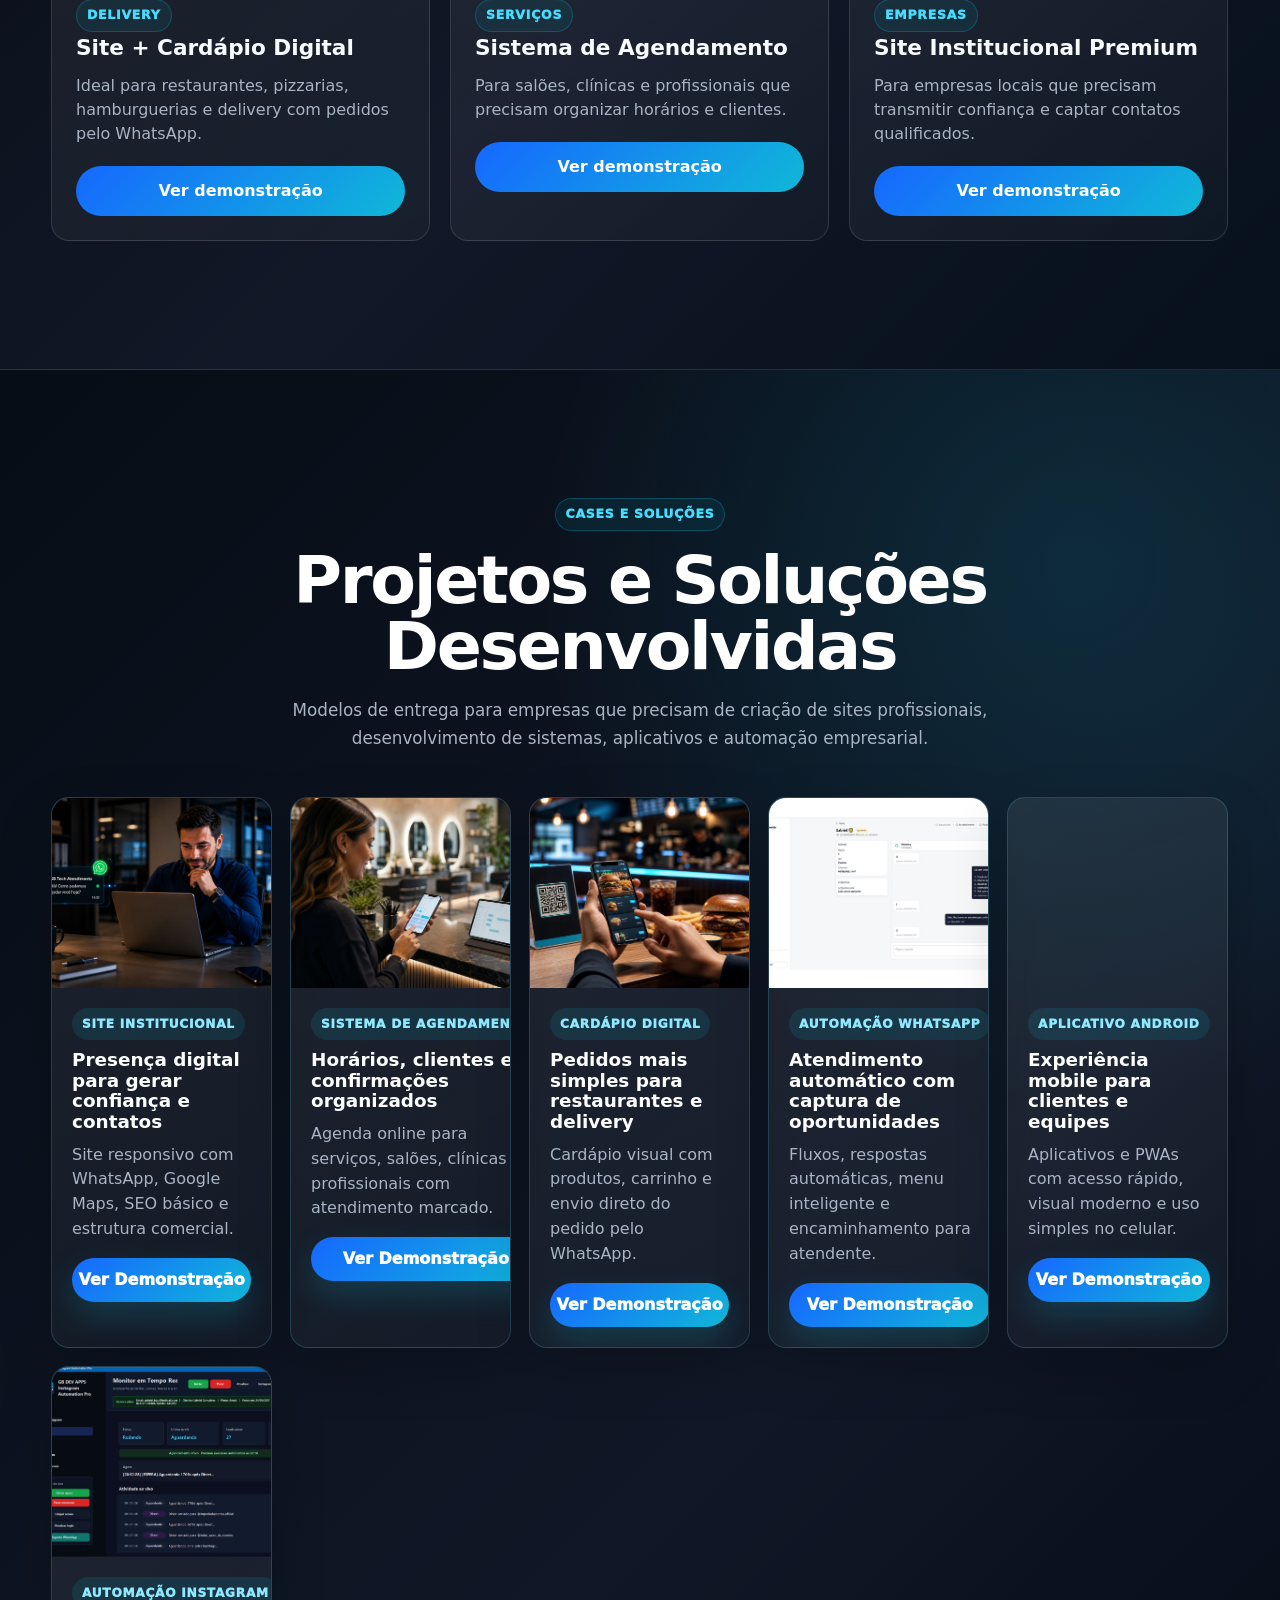
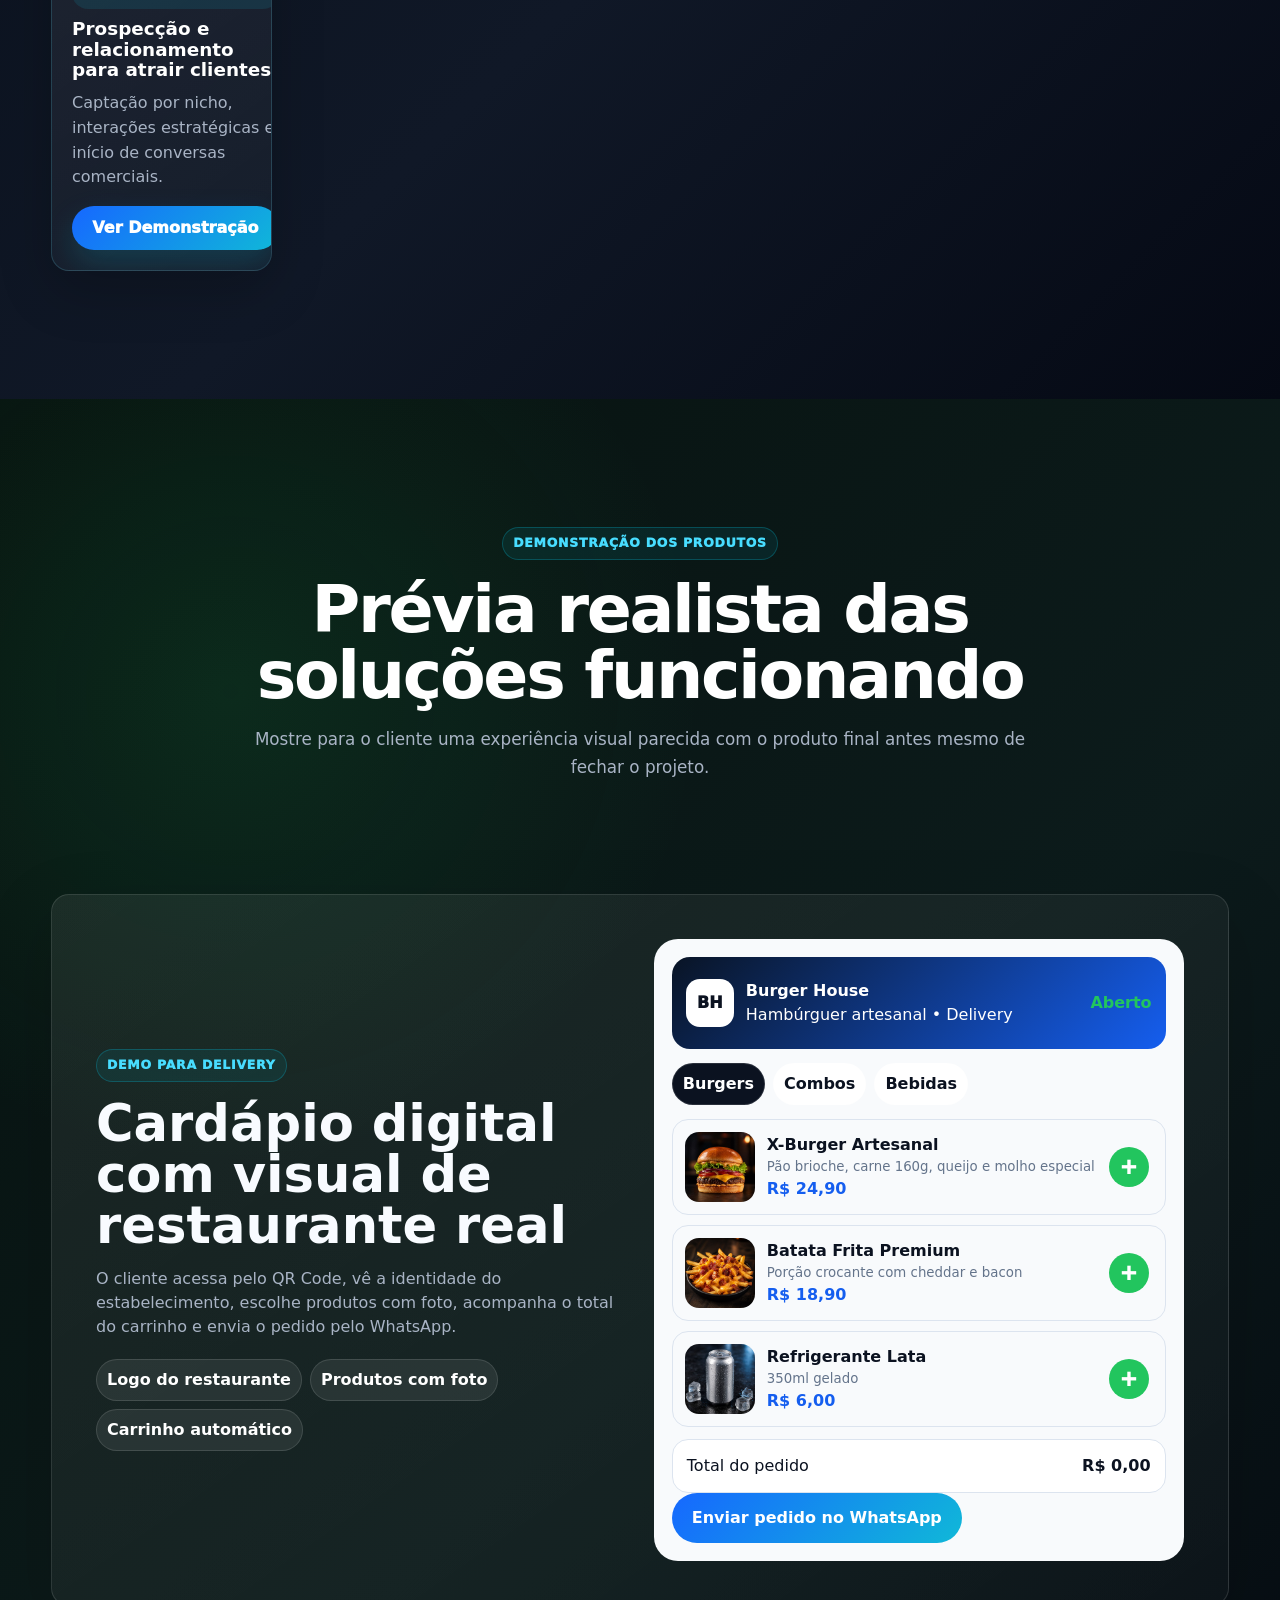
==== commit 65e3d7b2: "Atualização do site" ====
--- a/index.html
+++ b/index.html
@@ -974,8 +974,8 @@
         </div>
 
         <article class="app-feature-card reveal">
-          <div class="app-feature-media" aria-hidden="true">
-            <span>GB</span>
+          <div class="app-feature-media">
+            <img src="assets/img/GB-Live-Wallpaper.png" alt="Ícone do app GB Live Wallpaper" loading="lazy" decoding="async">
           </div>
           <div class="app-feature-copy">
             <span class="subscription-tag">Mobile app</span>
--- a/css/style.css
+++ b/css/style.css
@@ -1900,6 +1900,19 @@
   border-radius:18px;
   font-size:clamp(3rem,8vw,6rem);
 }
+.app-feature-media img,
+.app-icon-img{
+  width:min(150px,58%);
+  aspect-ratio:1;
+  object-fit:cover;
+  border-radius:24px;
+  box-shadow:0 18px 44px rgba(0,0,0,.24);
+}
+.app-icon-img{
+  width:86px;
+  height:86px;
+  border:1px solid rgba(99,227,255,.26);
+}
 .app-icon-mark{
   width:86px;
   height:86px;
@@ -2002,16 +2015,17 @@
 .app-phone-screen{
   width:100%;
   height:100%;
-  display:flex;
-  flex-direction:column;
-  justify-content:flex-end;
-  gap:12px;
-  padding:24px;
+  position:relative;
+  overflow:hidden;
   border-radius:24px;
-  background:
-    radial-gradient(circle at 50% 20%,rgba(99,227,255,.5),transparent 22%),
-    radial-gradient(circle at 74% 56%,rgba(34,197,94,.28),transparent 28%),
-    linear-gradient(160deg,#10264c,#071427 58%,#020610);
+  background:#071427;
+}
+.app-phone-screenshot{
+  width:100%;
+  height:100%;
+  object-fit:cover;
+  object-position:center;
+  border-radius:24px;
 }
 .app-phone-screen span{
   color:#63e3ff;
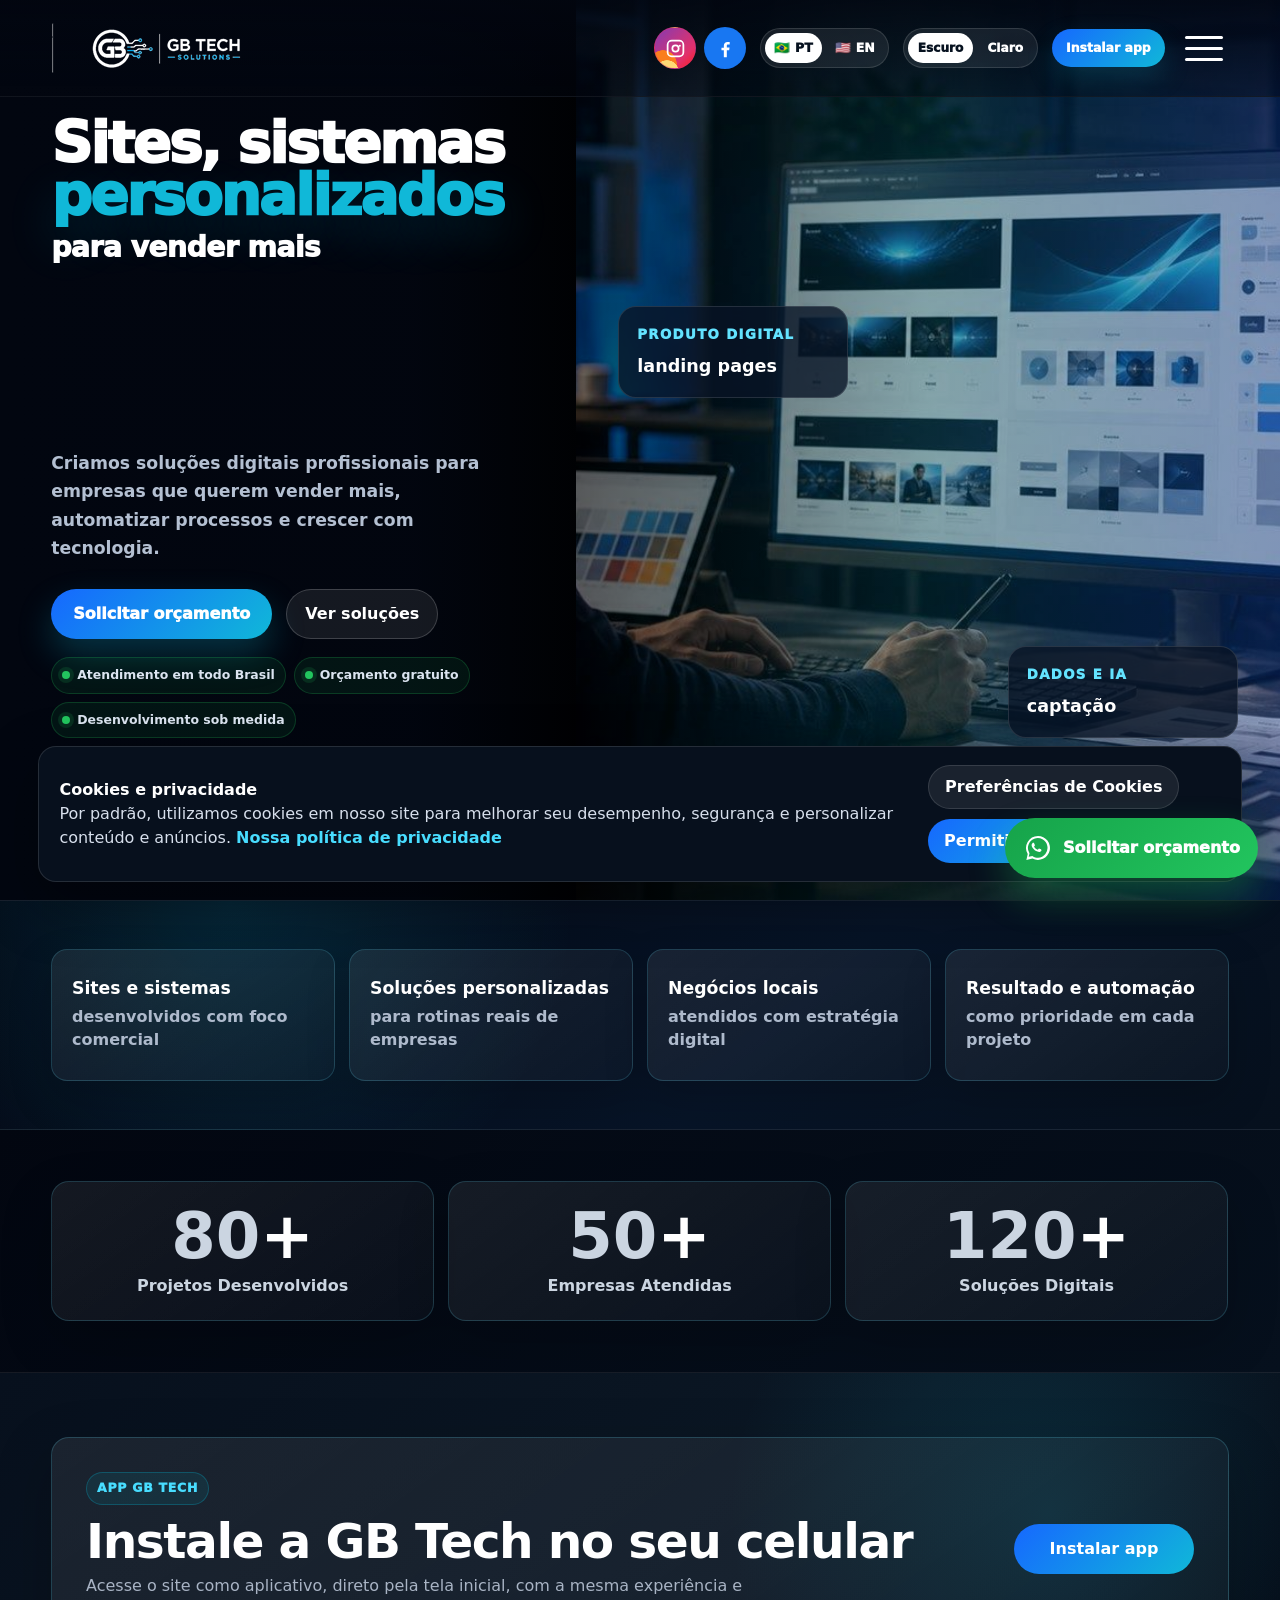
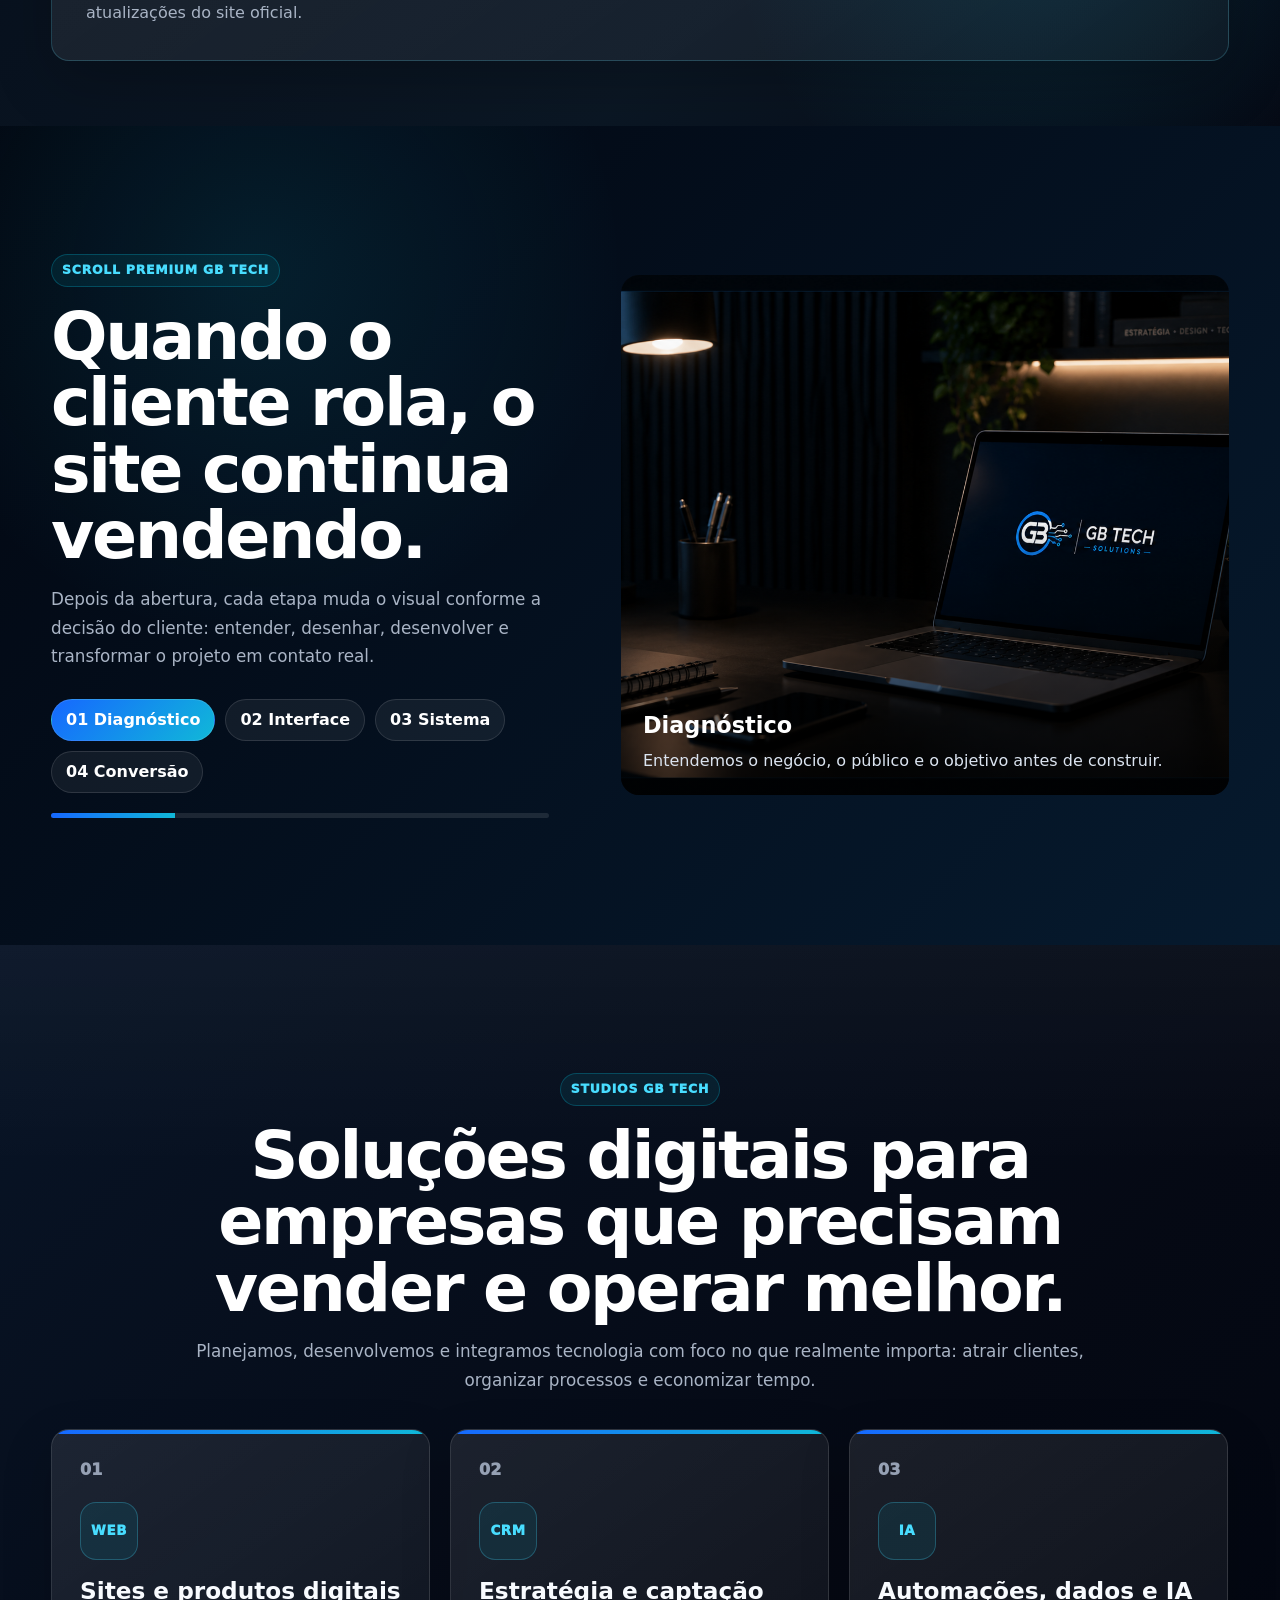
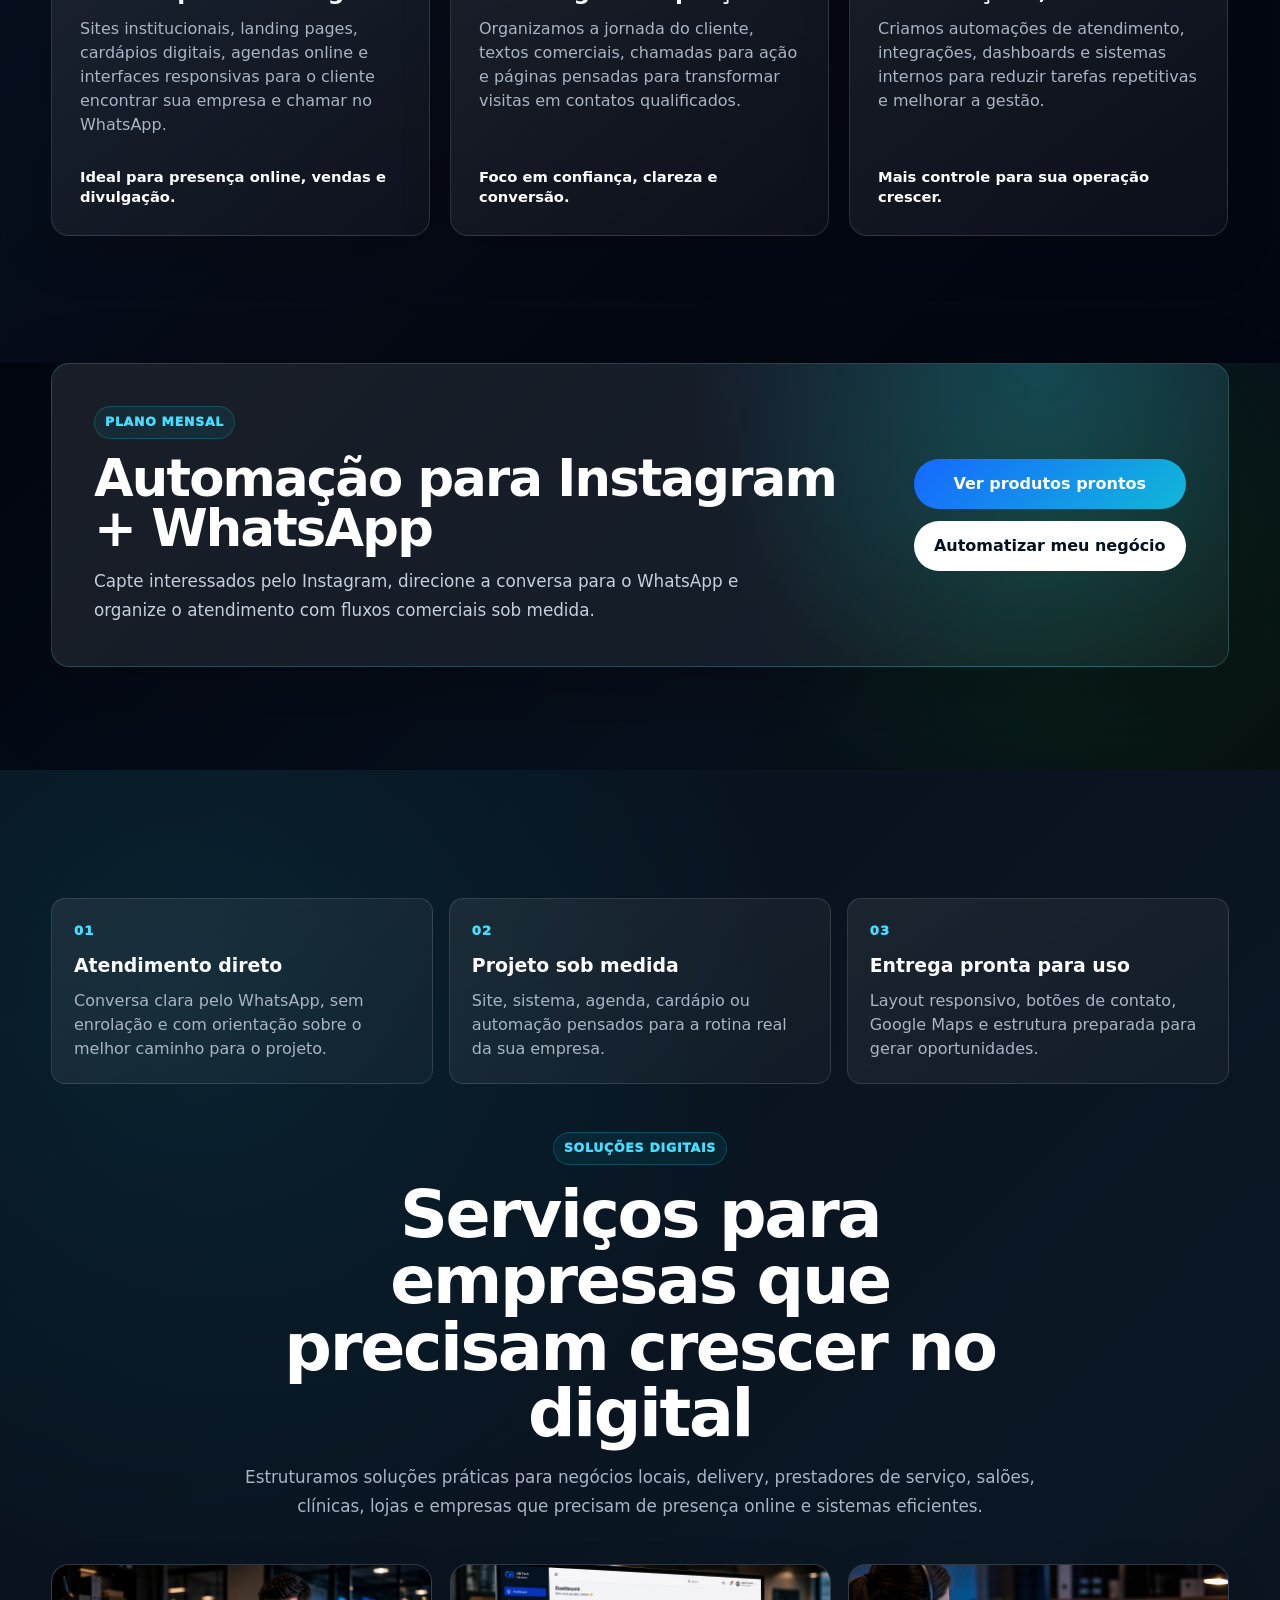
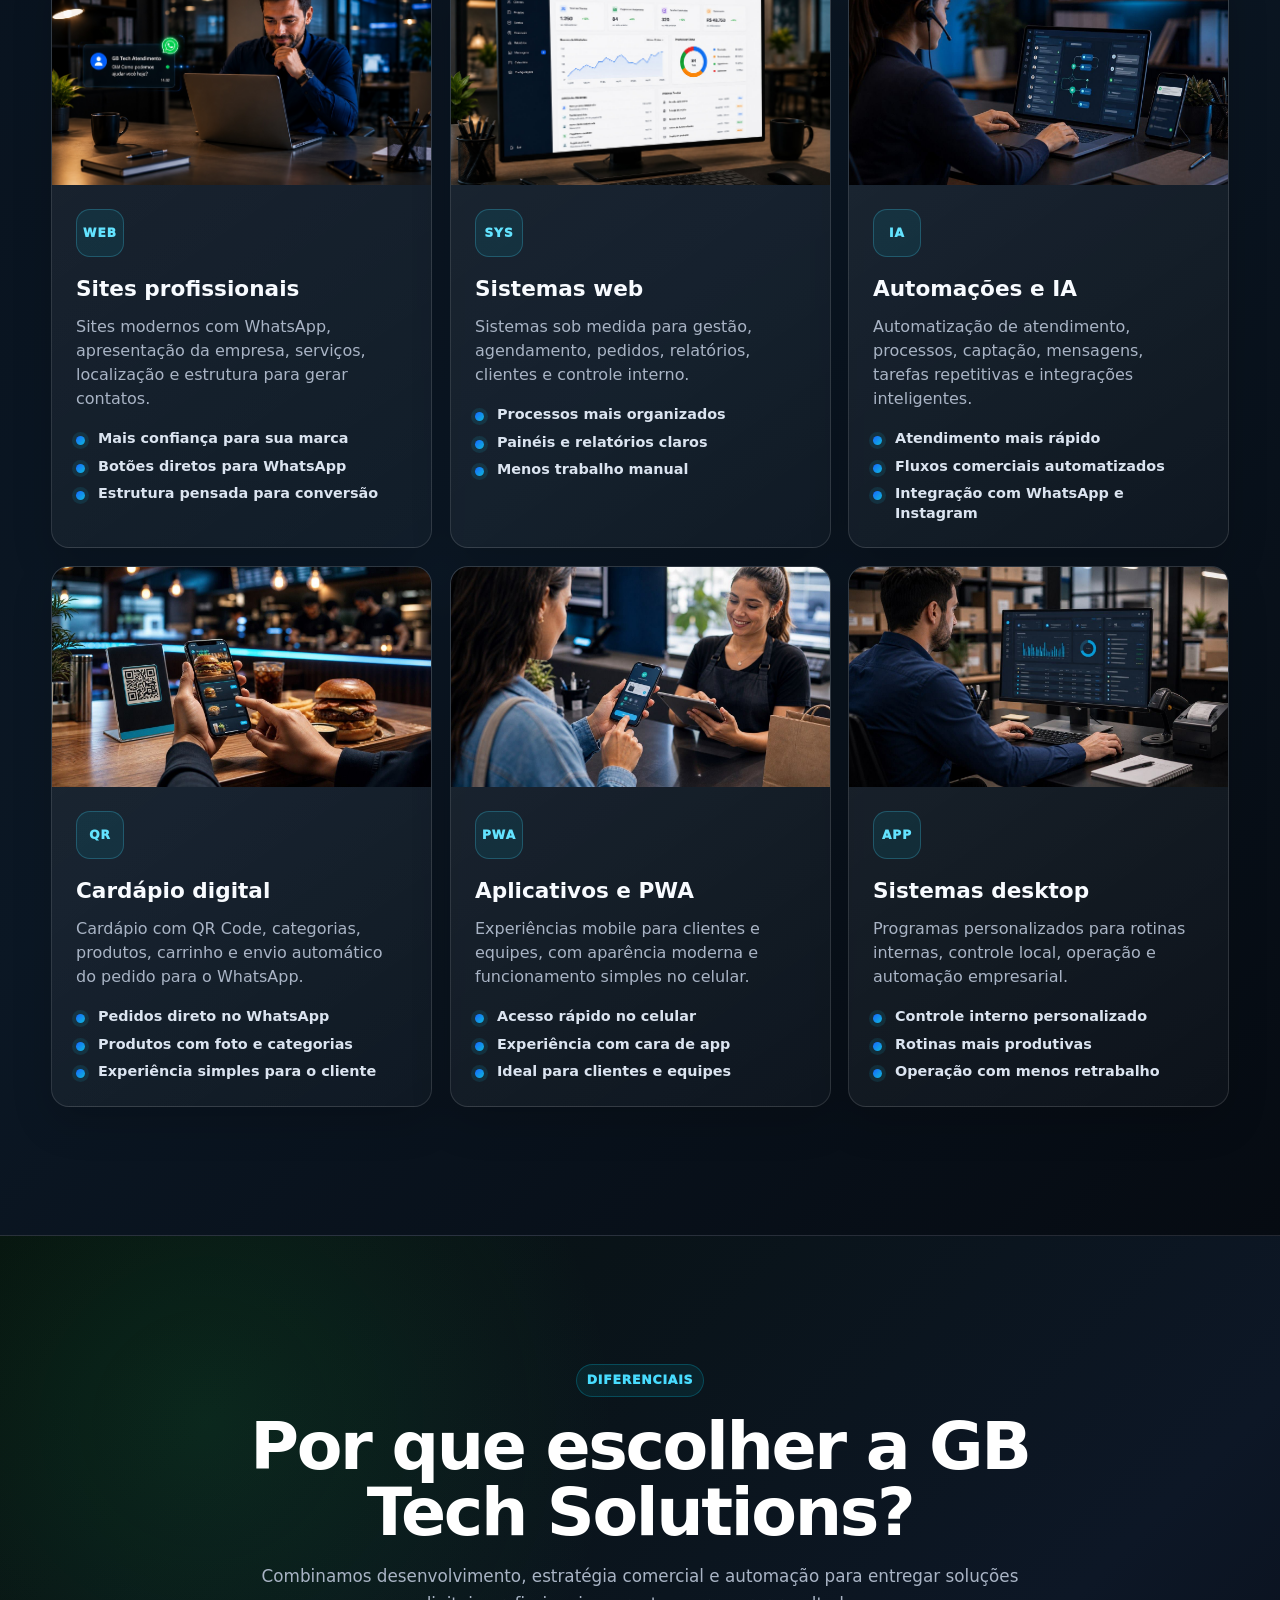
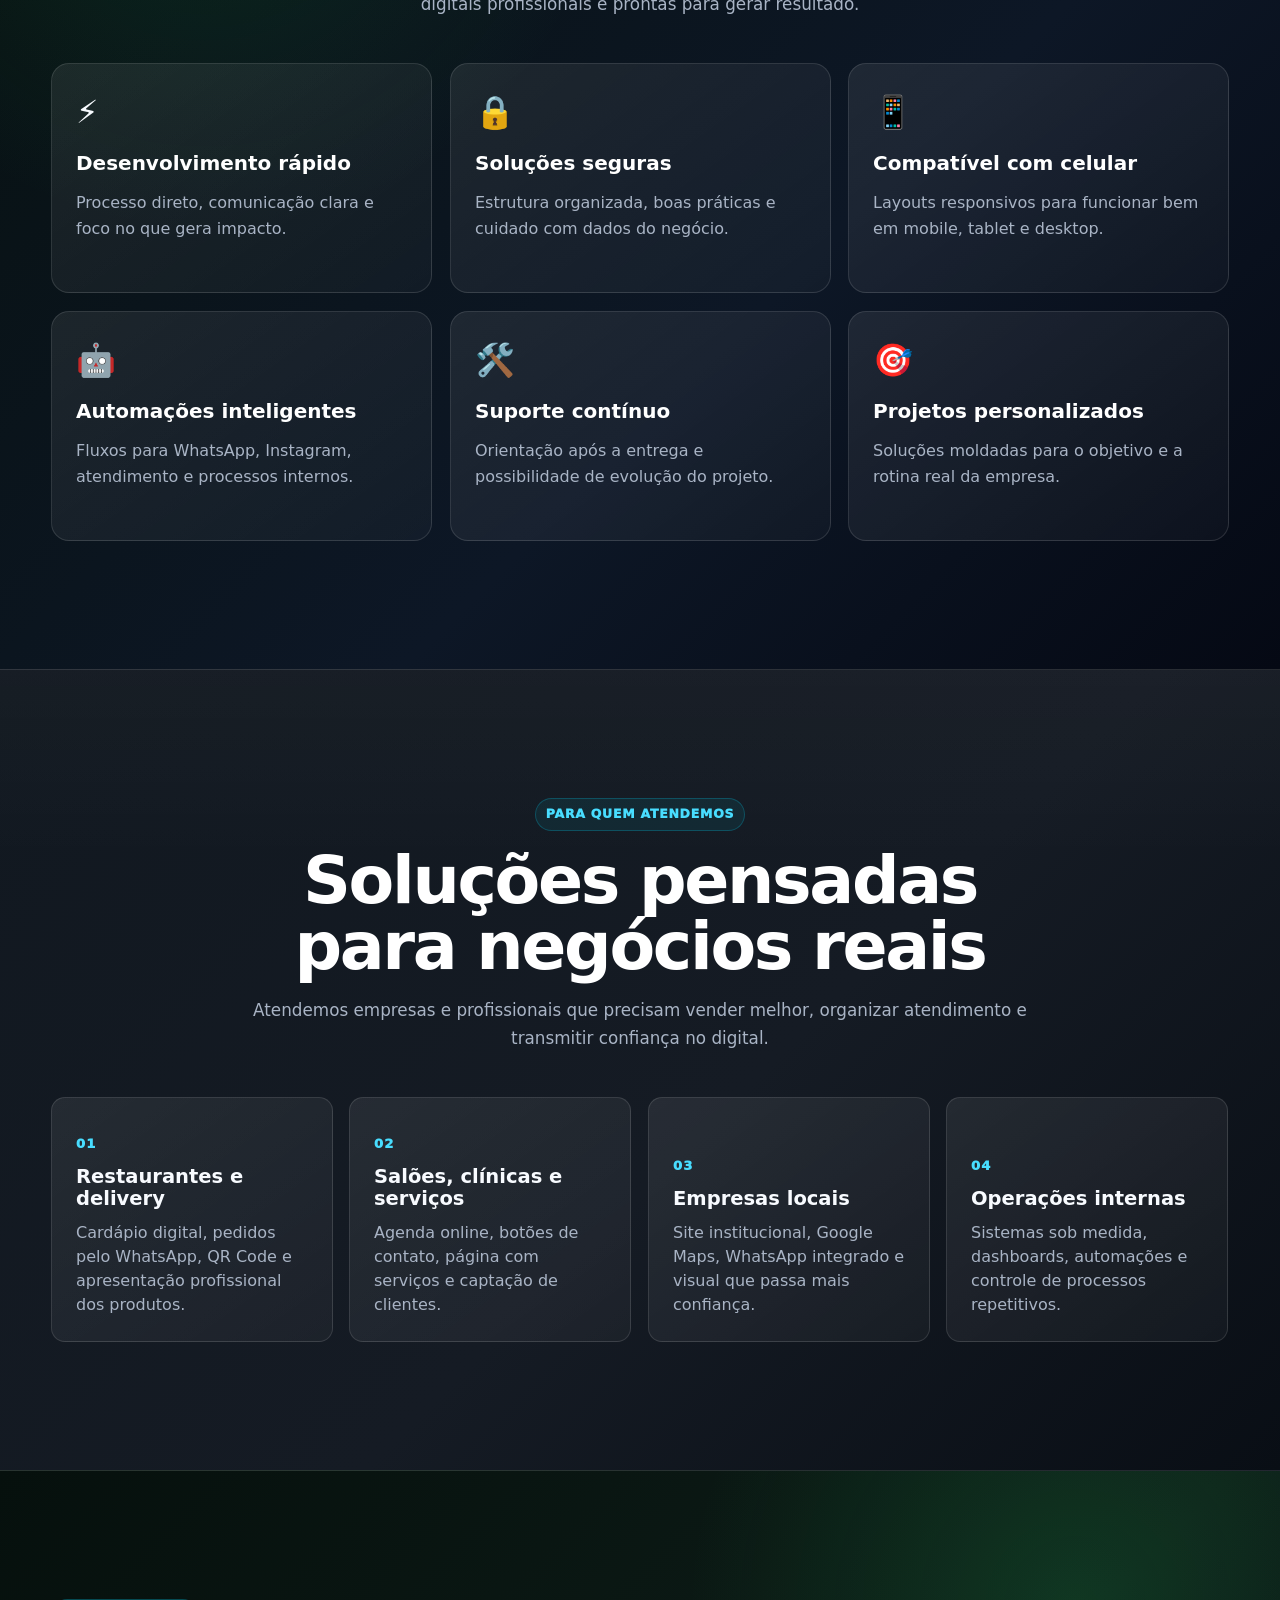
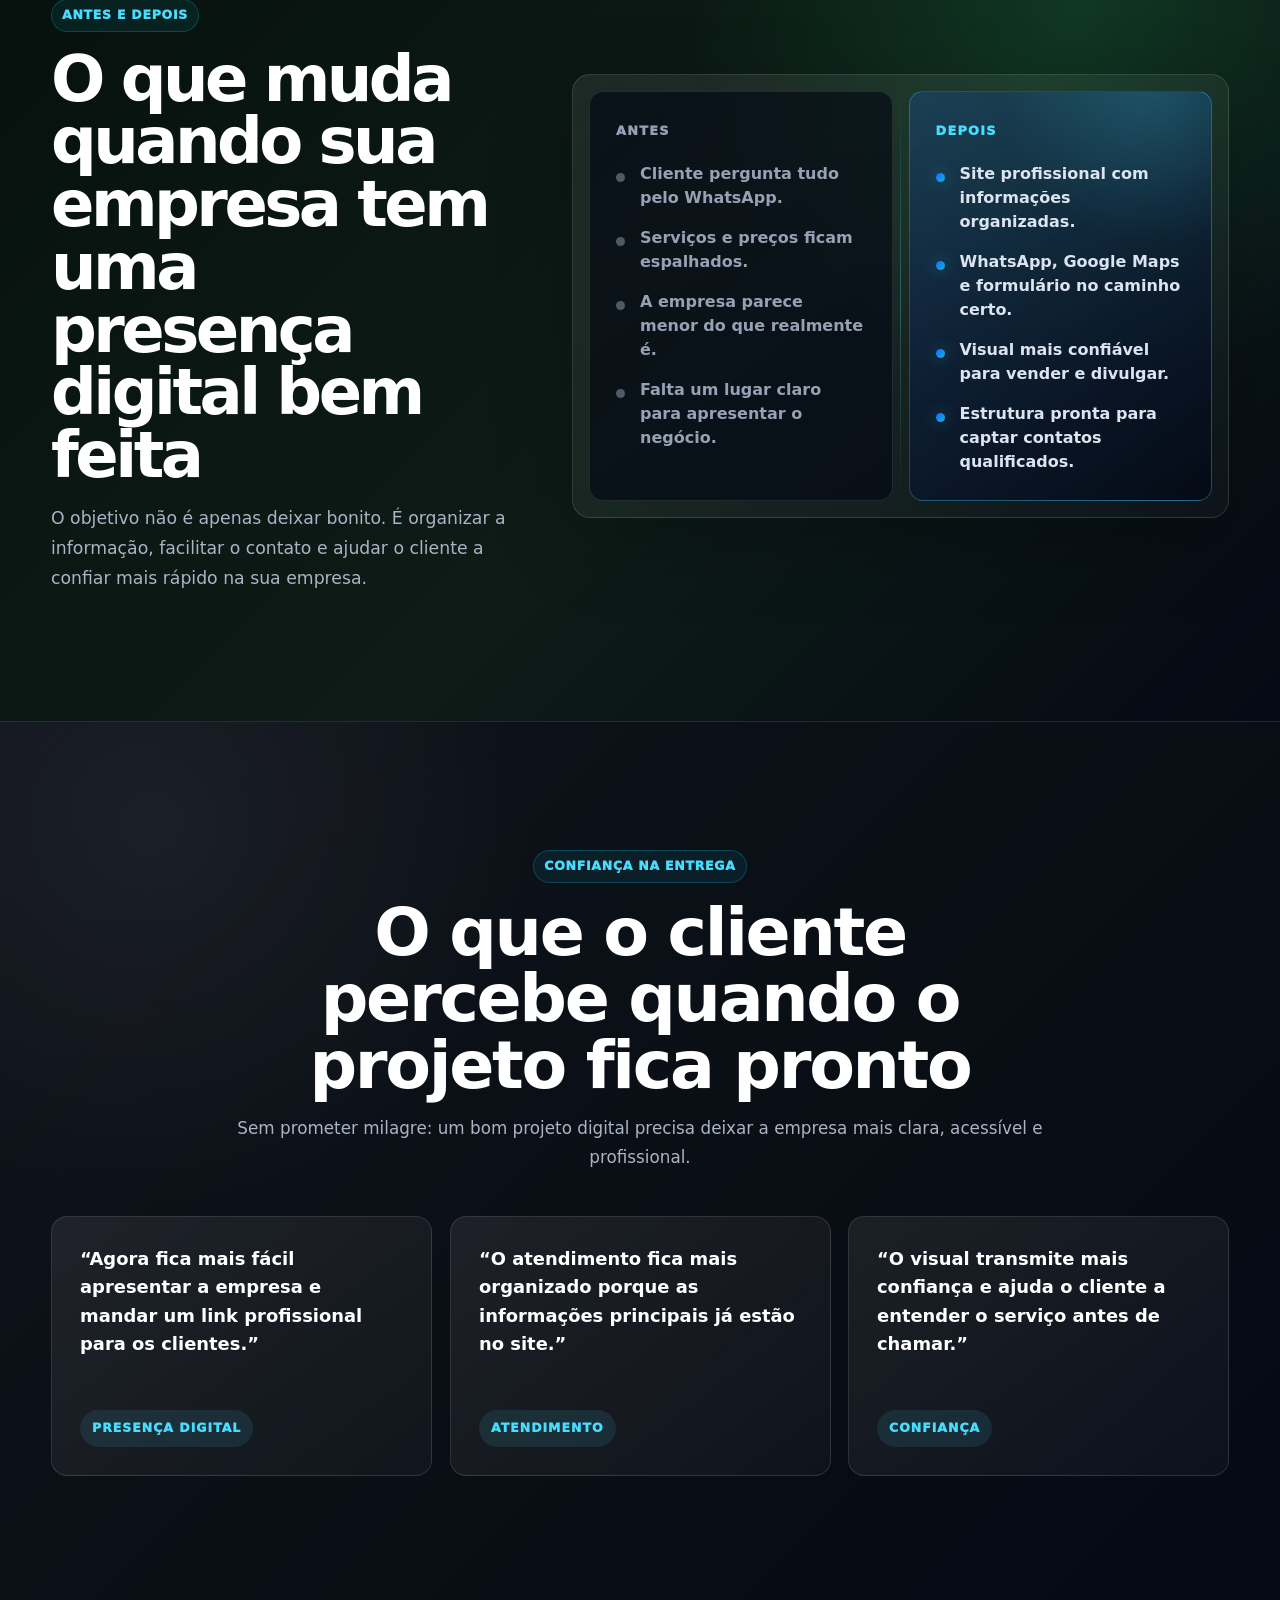
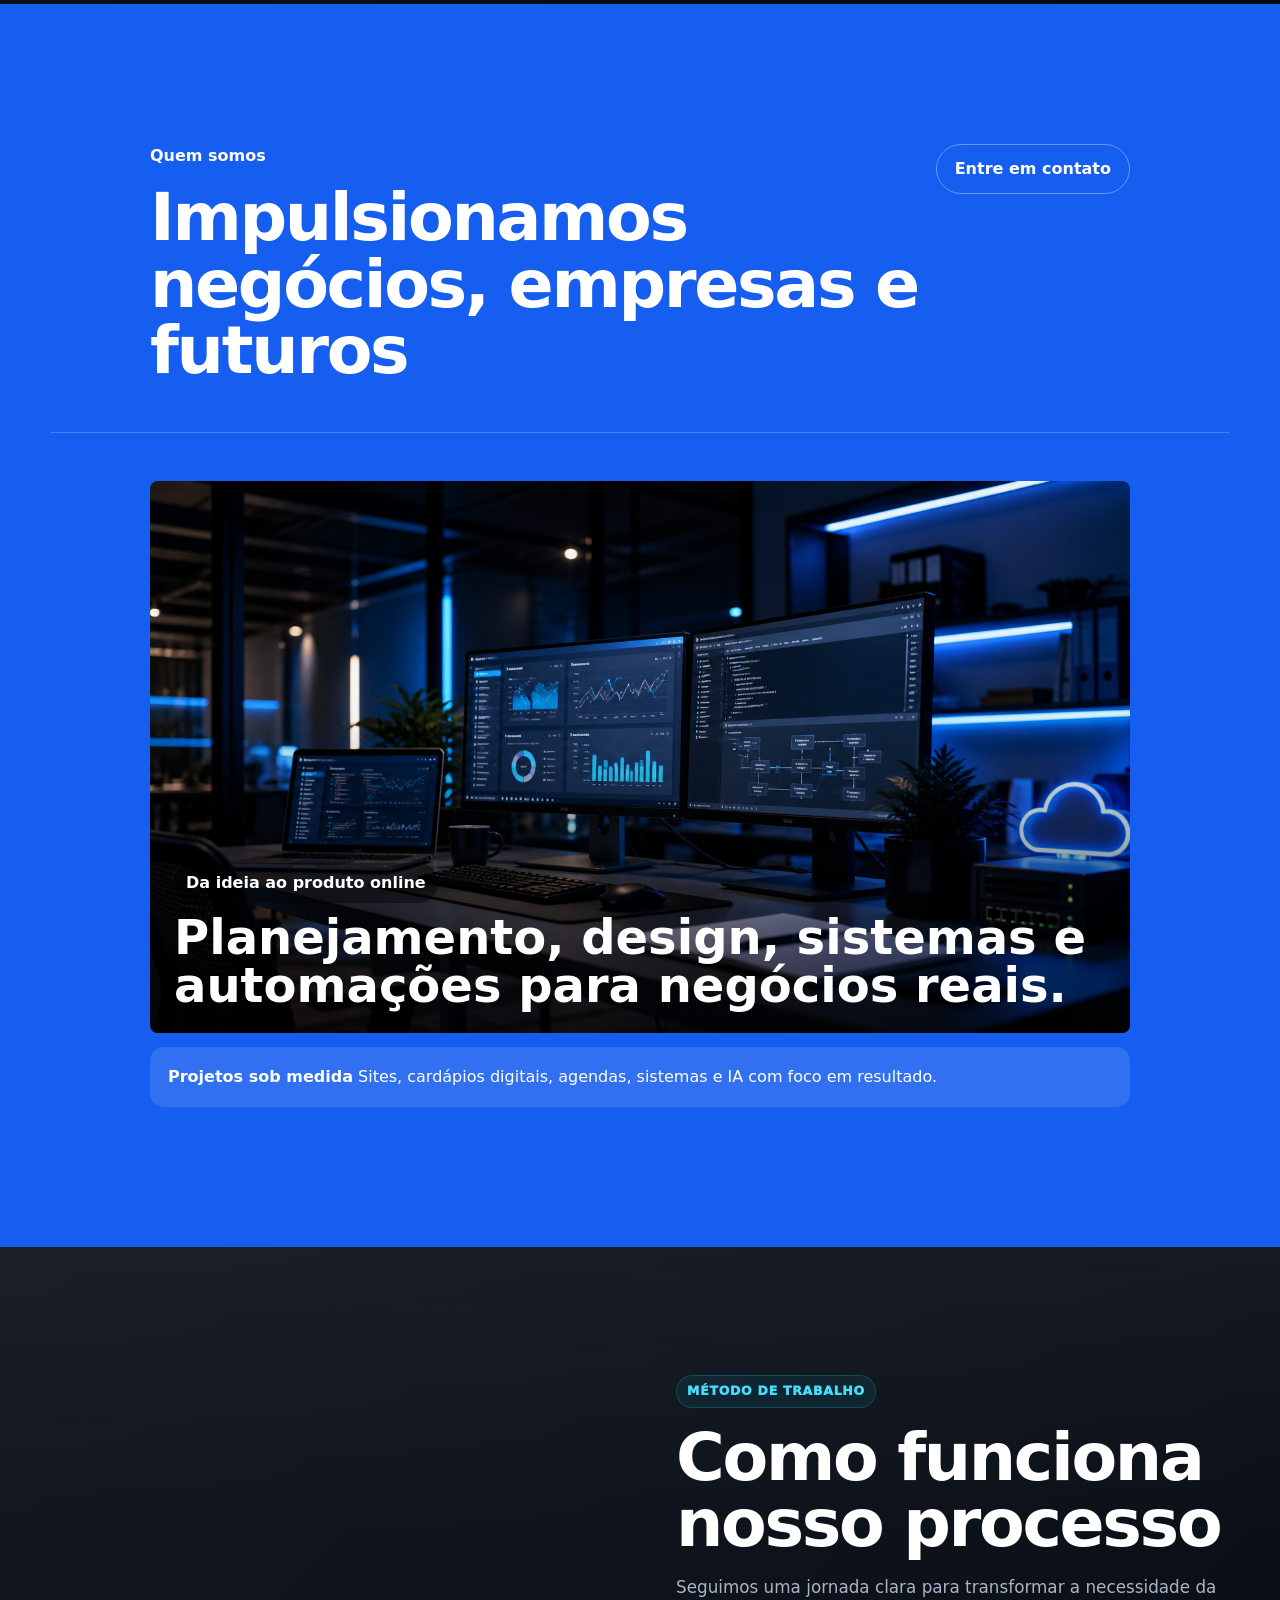
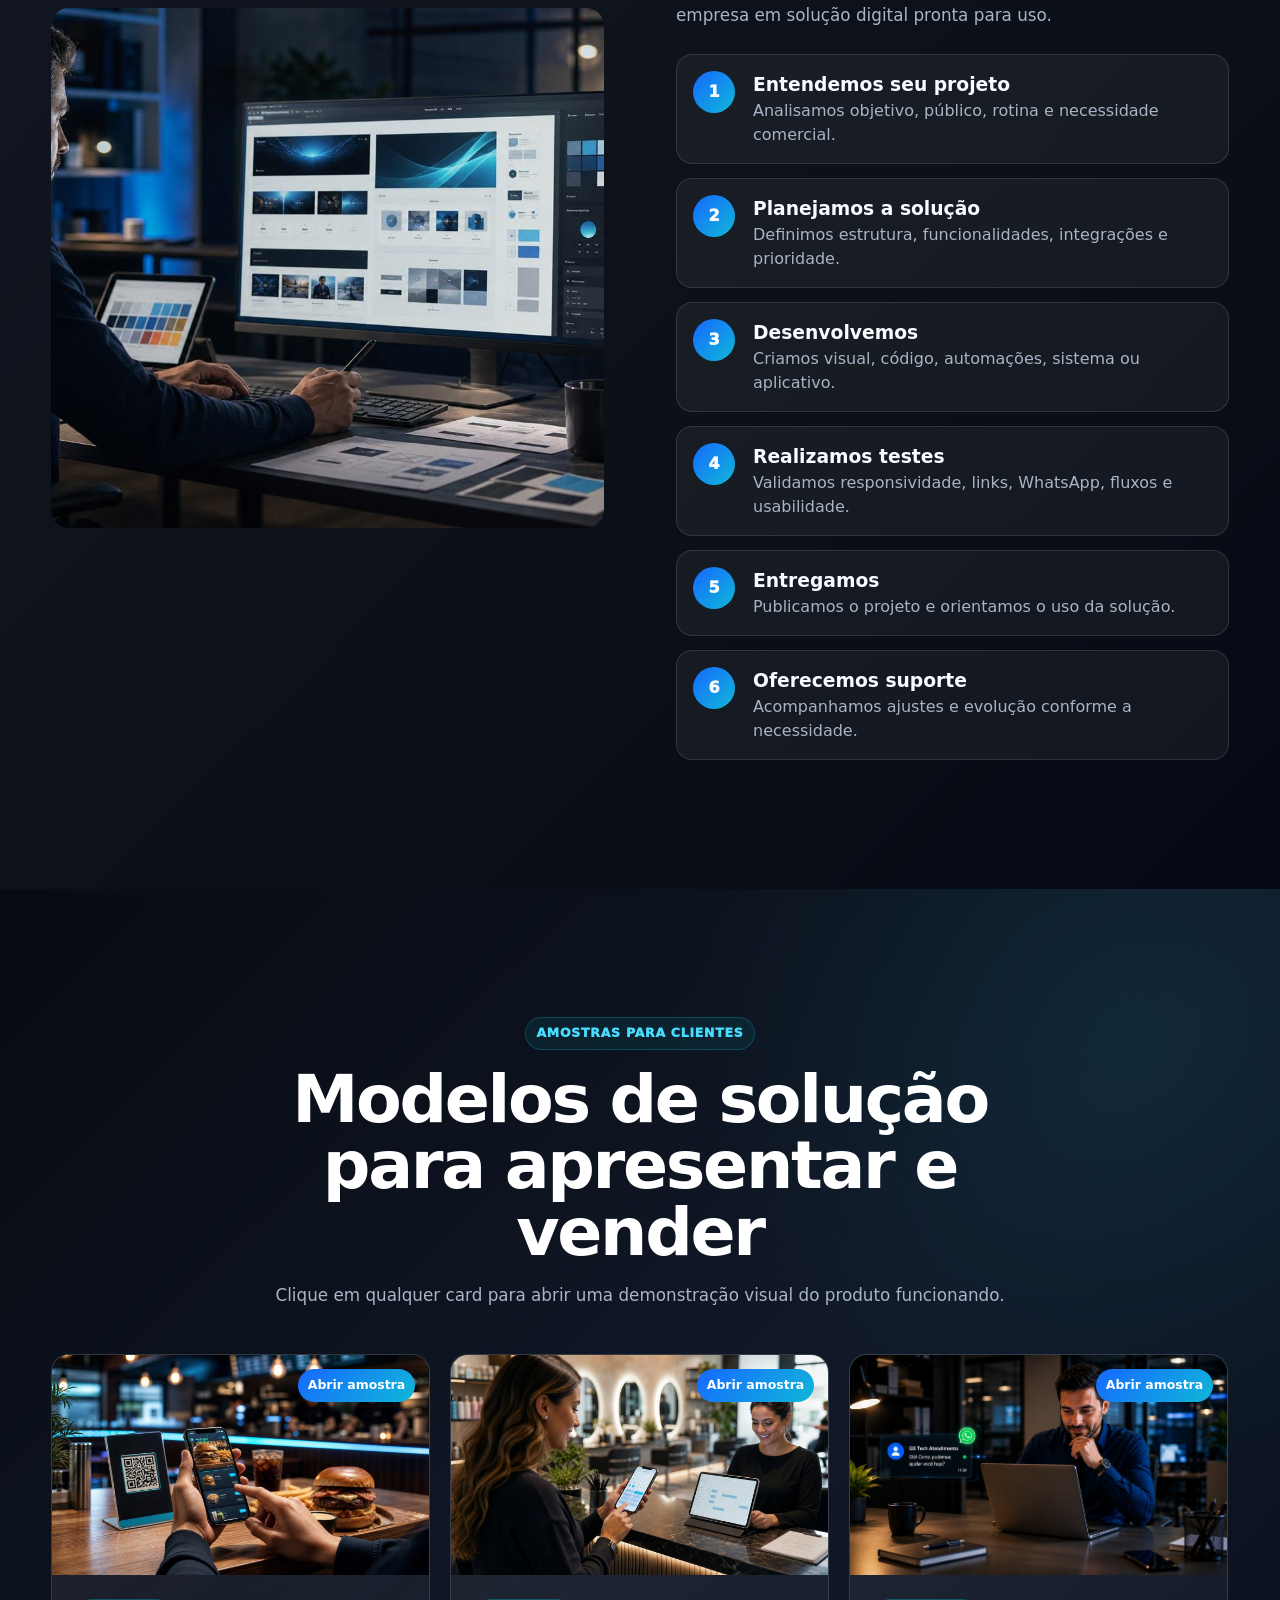
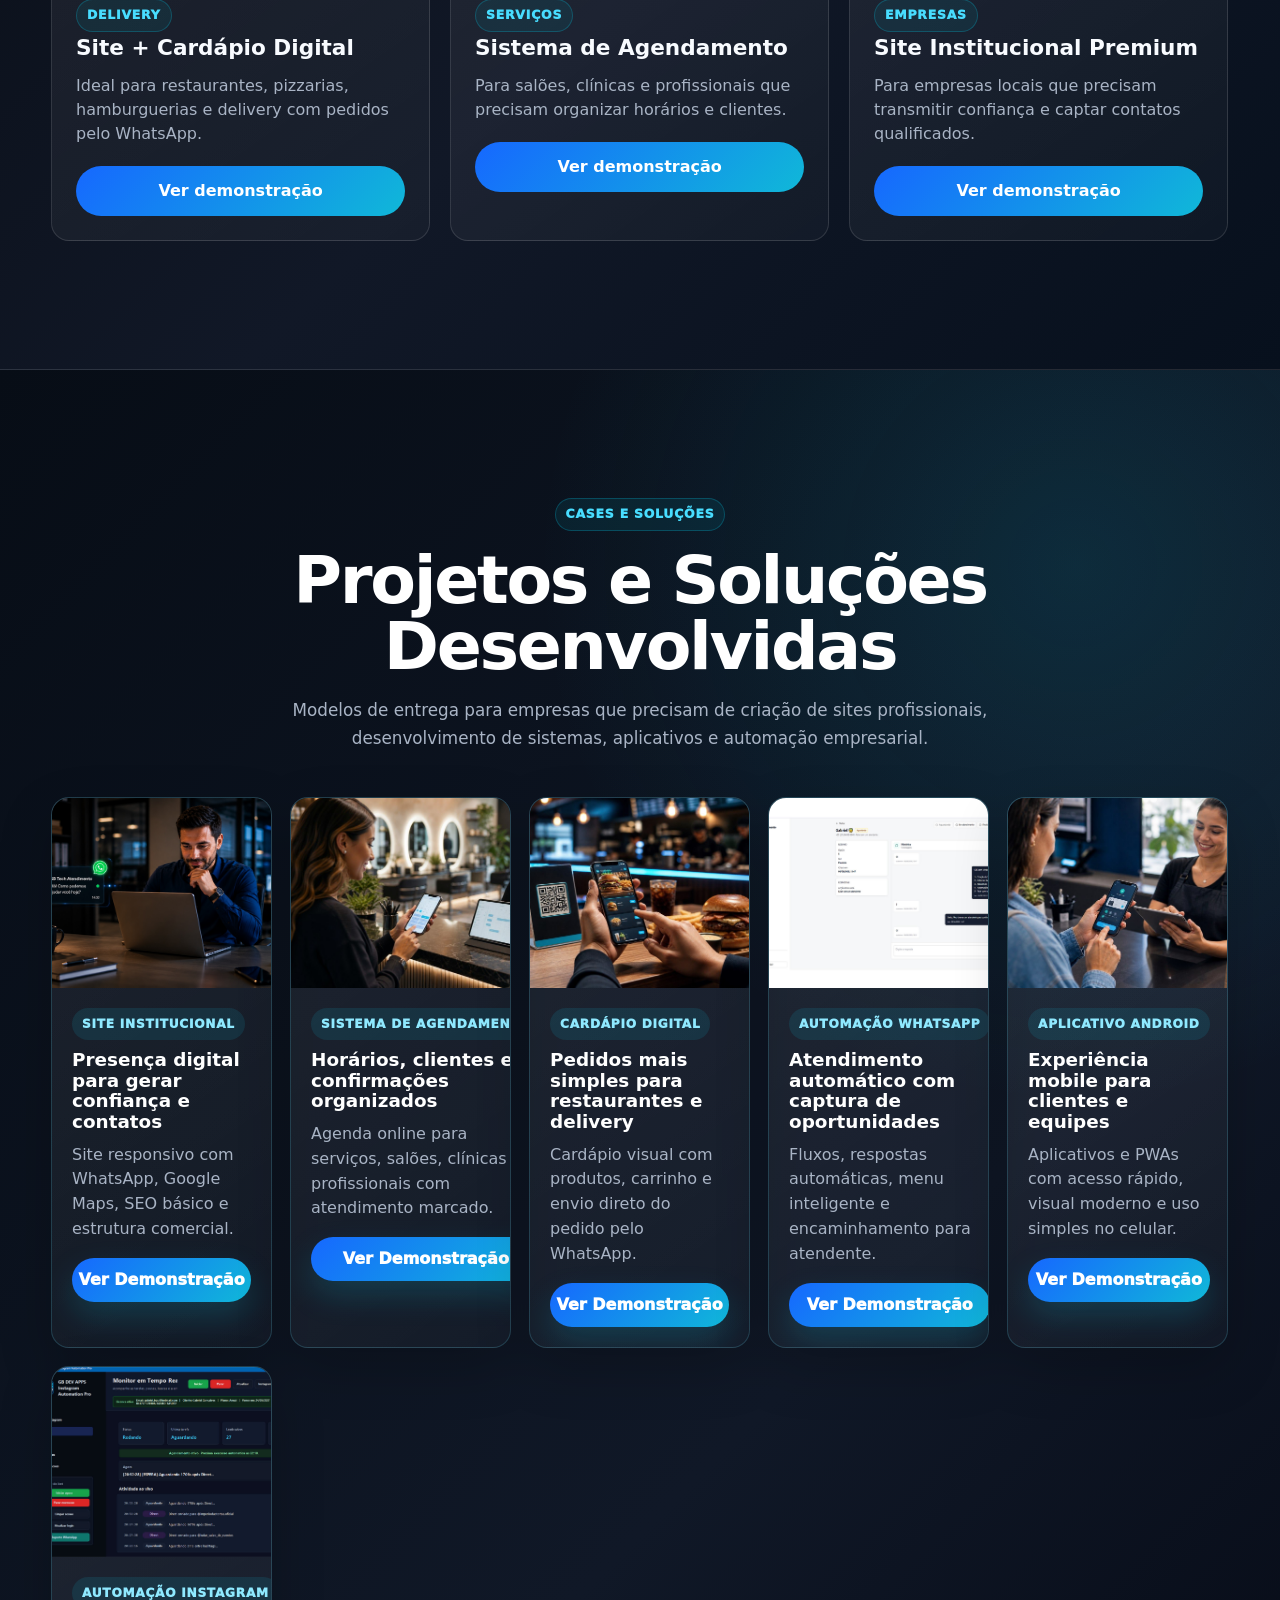
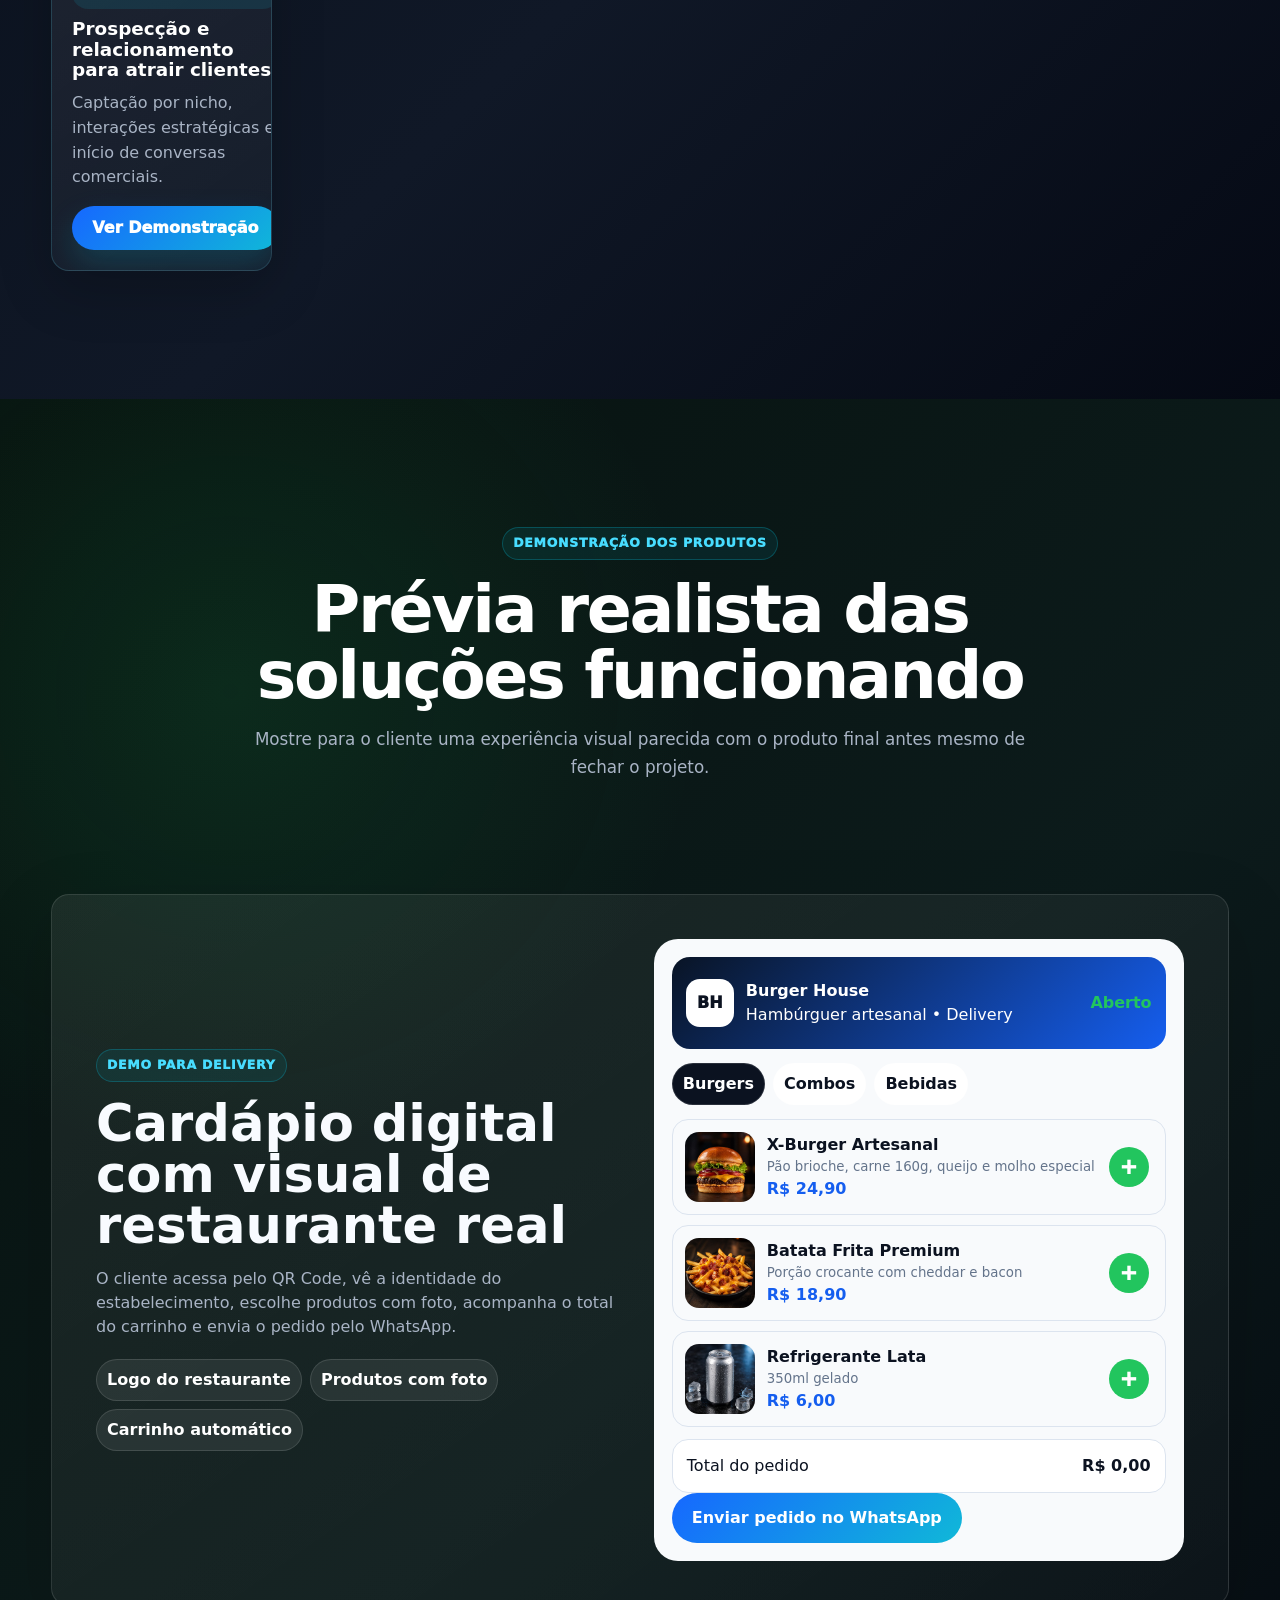
==== commit 5ea4ec11: "Atualização do site" ====
--- a/index.html
+++ b/index.html
@@ -983,7 +983,7 @@
             <p>Aplicativo de wallpapers animados com experi&ecirc;ncia gratuita e recursos Premium.</p>
             <div class="app-feature-actions">
               <a class="btn" href="apps/gb-live-wallpaper/">Ver app</a>
-              <span class="btn btn-disabled" aria-disabled="true">Em breve na Google Play</span>
+              <a class="btn" href="https://play.google.com/store/apps/details?id=com.gbtechsolutions.gblivewallpaper" target="_blank" rel="noopener">Baixar na Google Play</a>
             </div>
           </div>
         </article>
